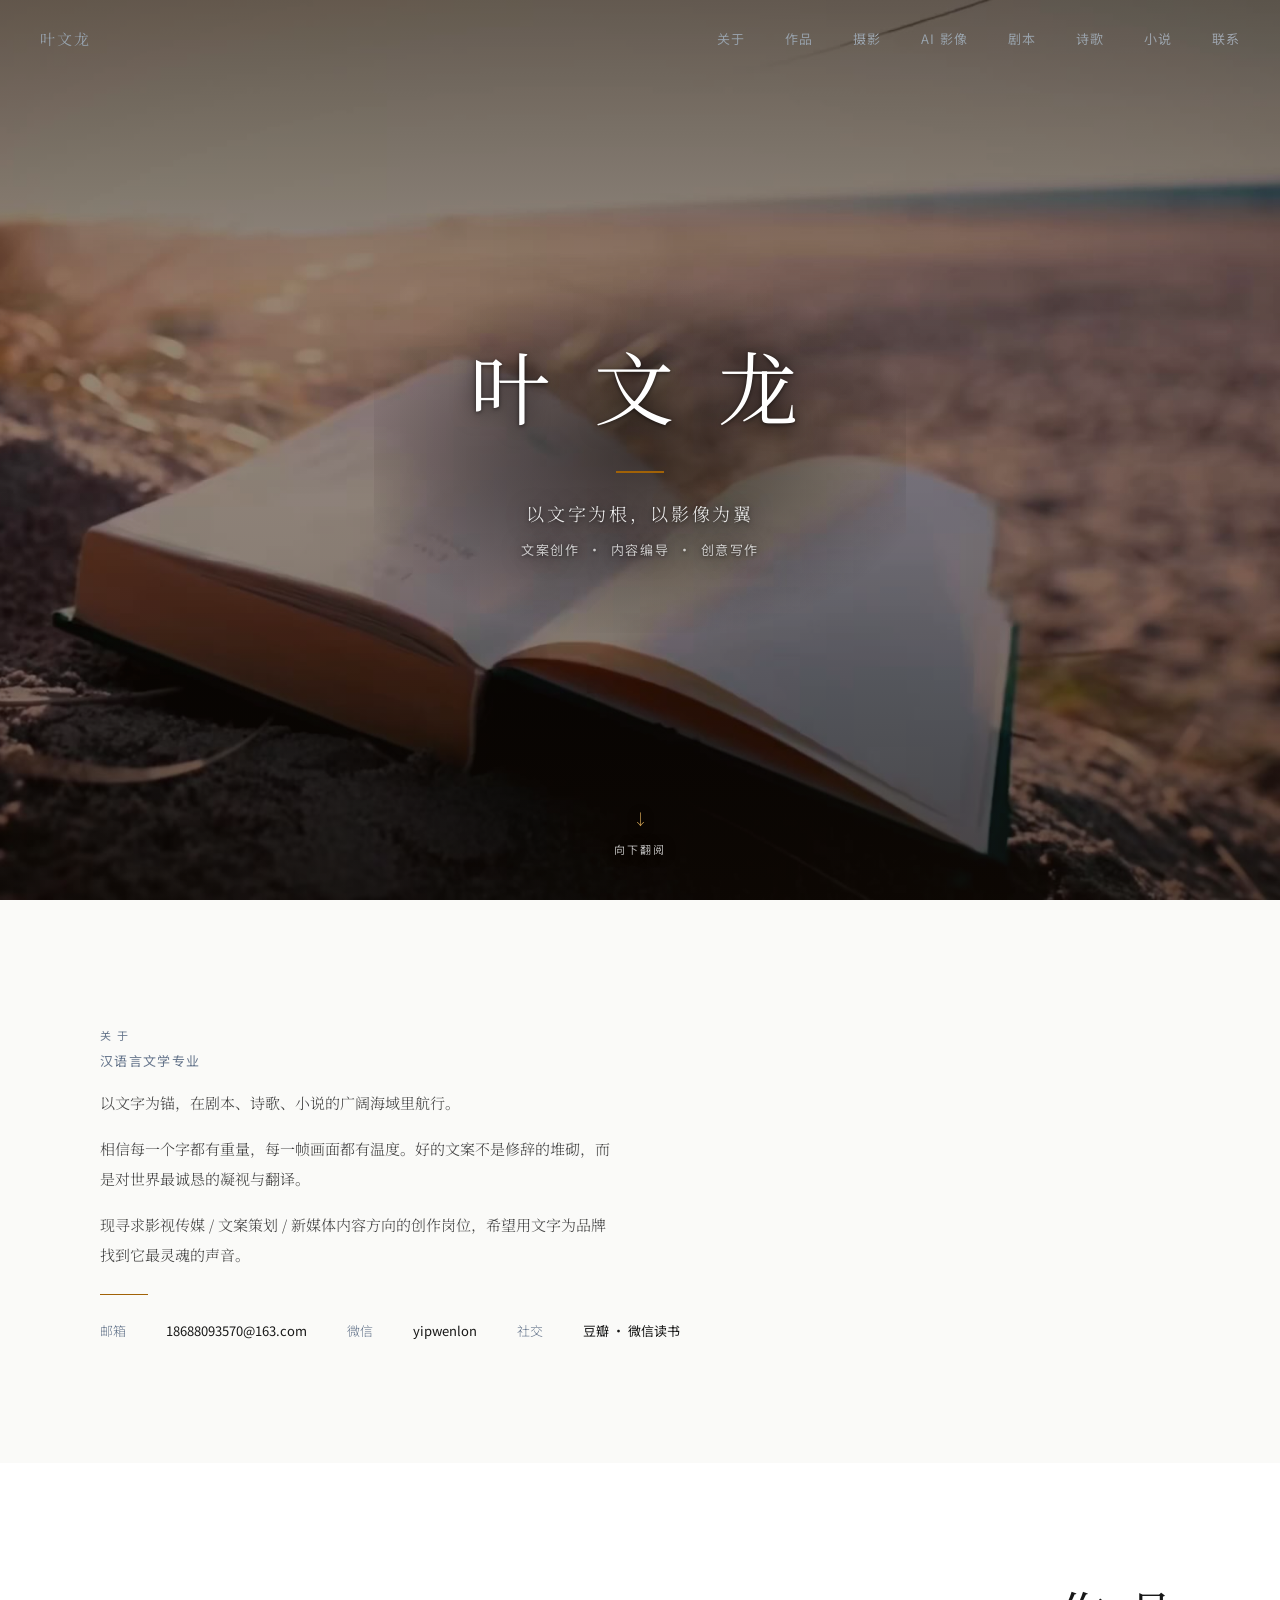
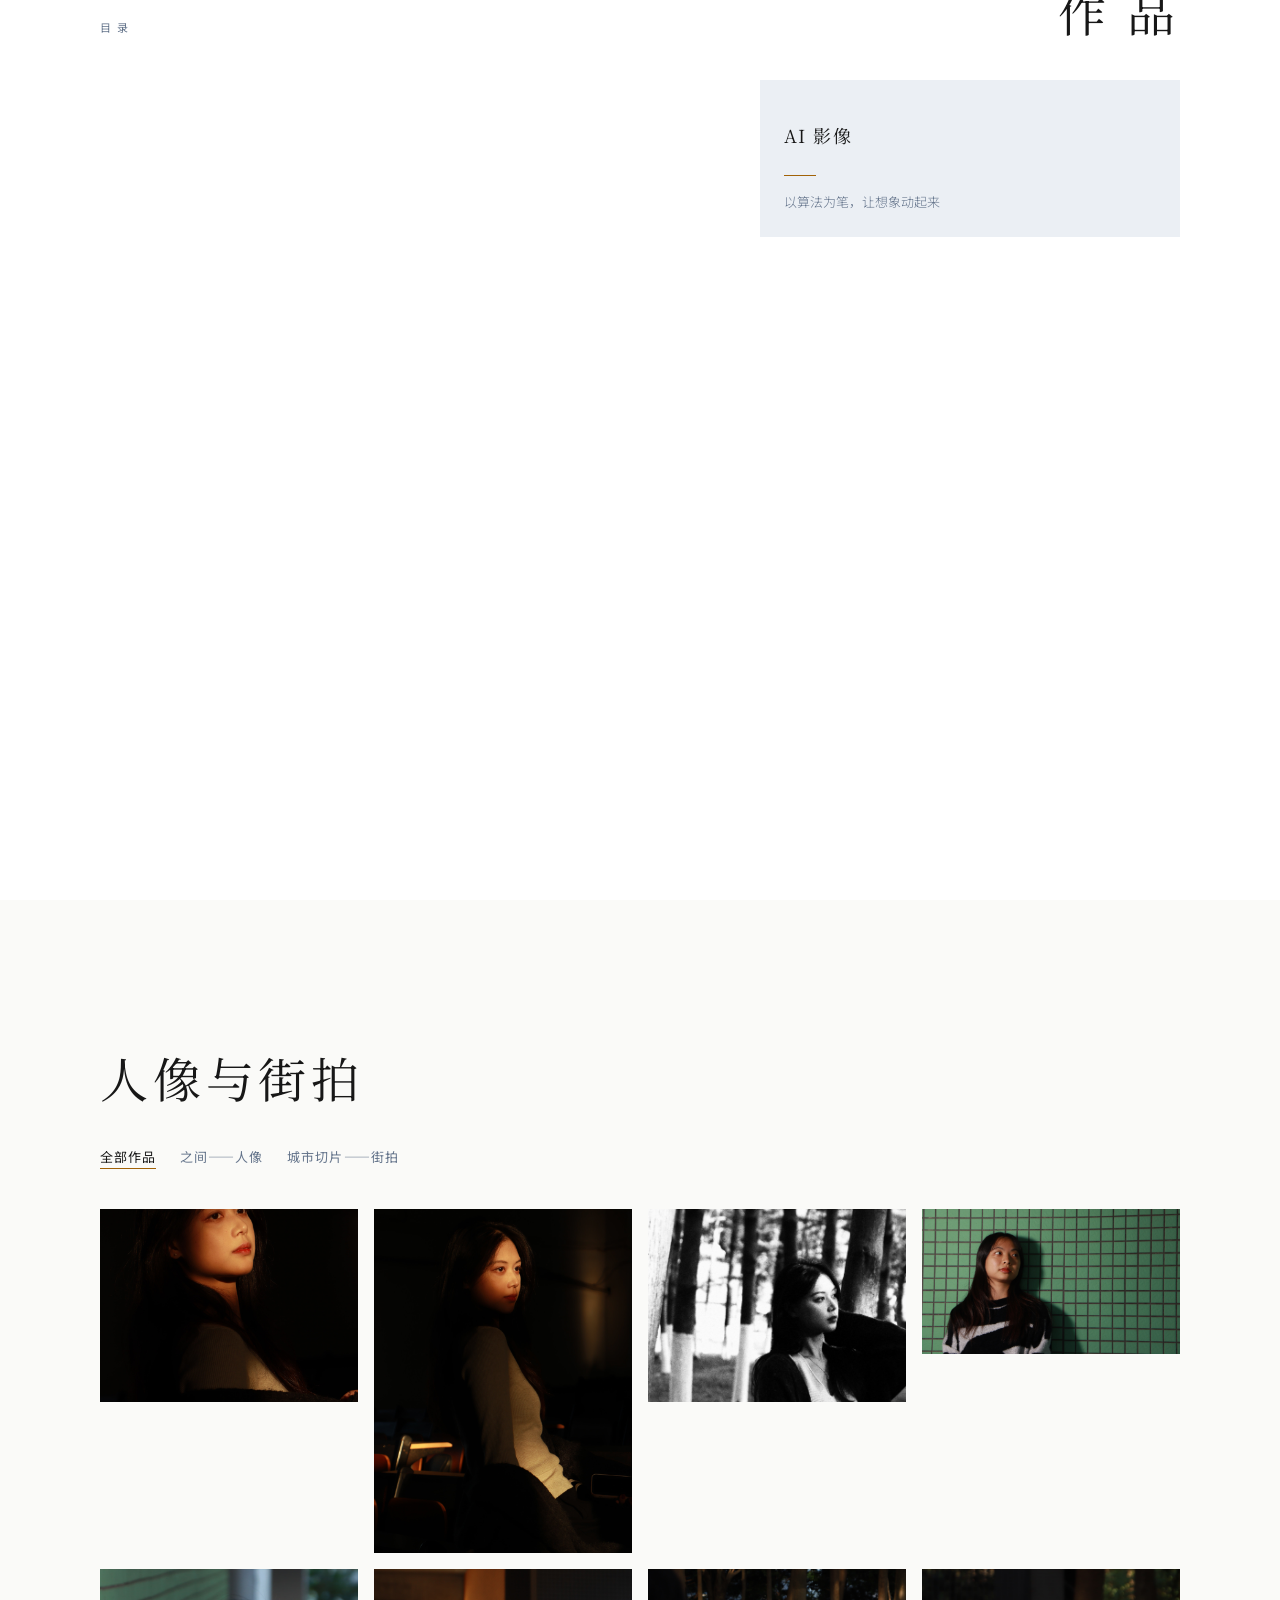
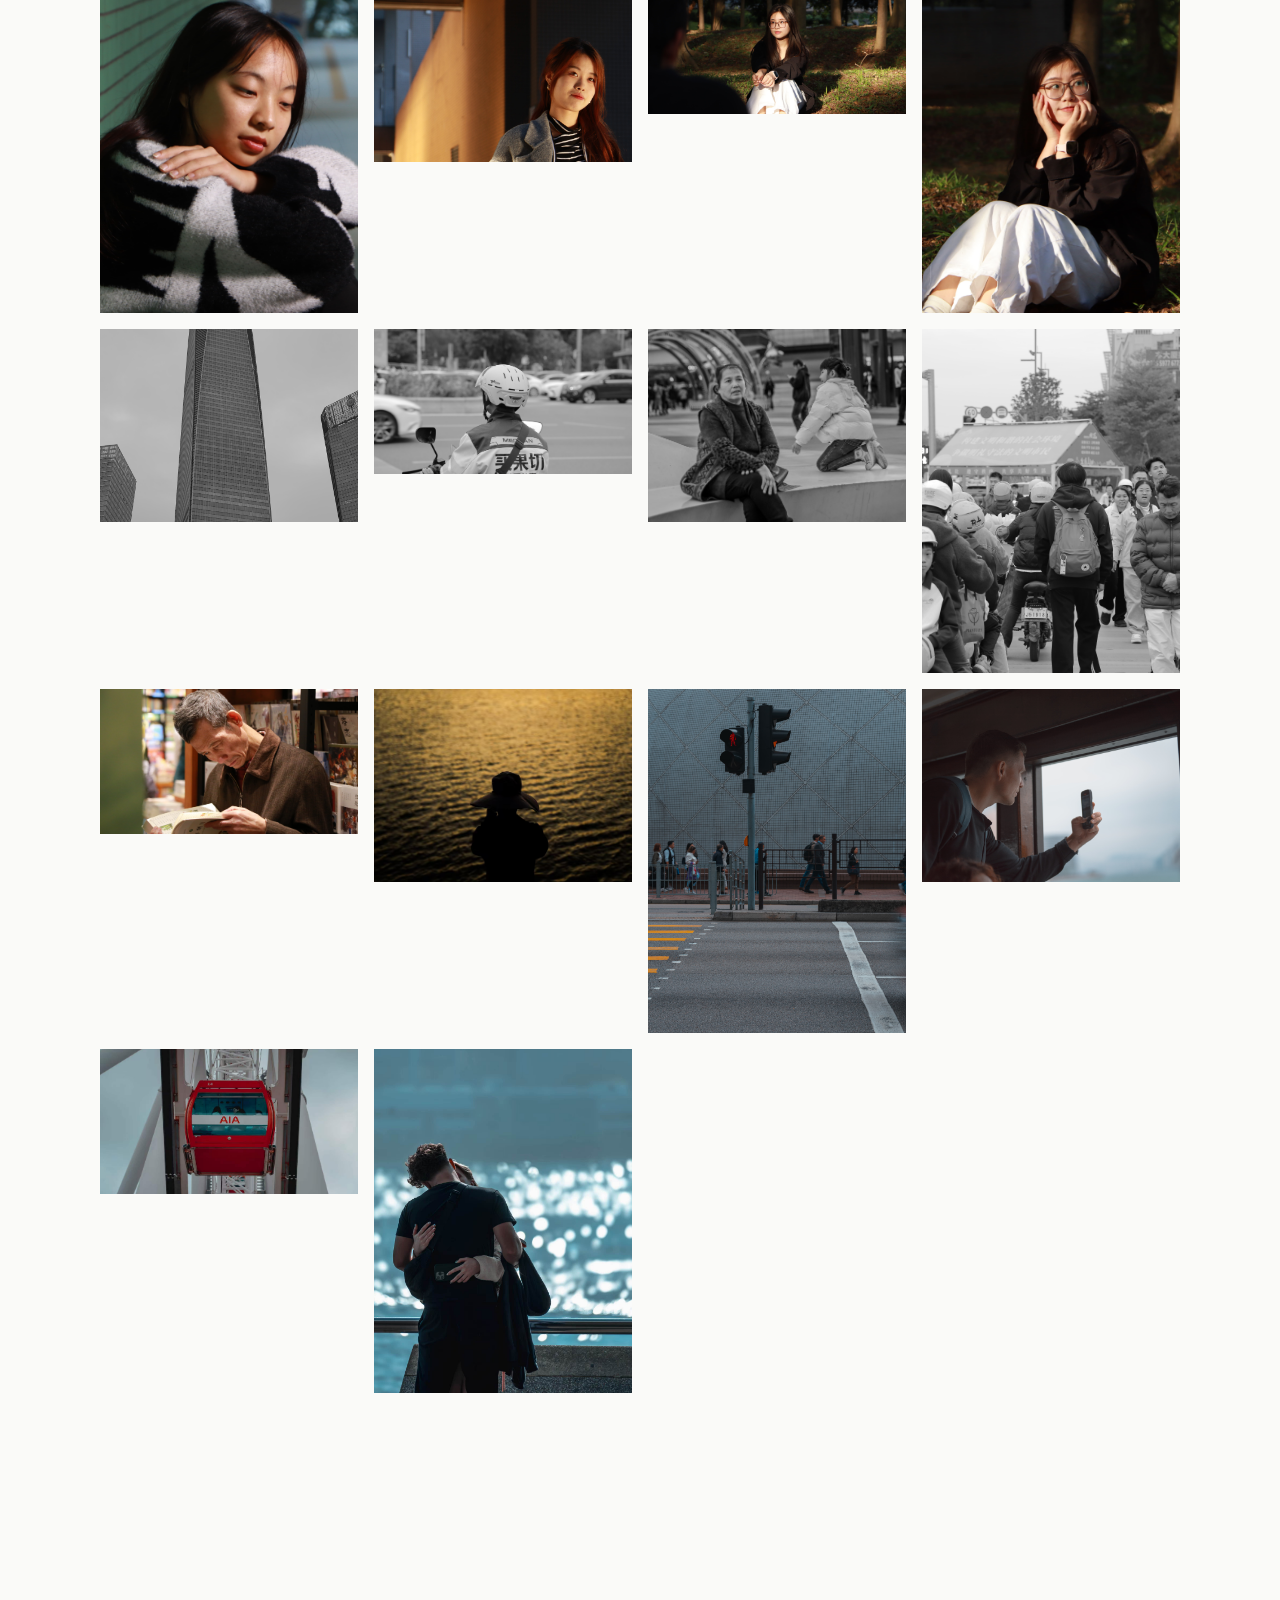
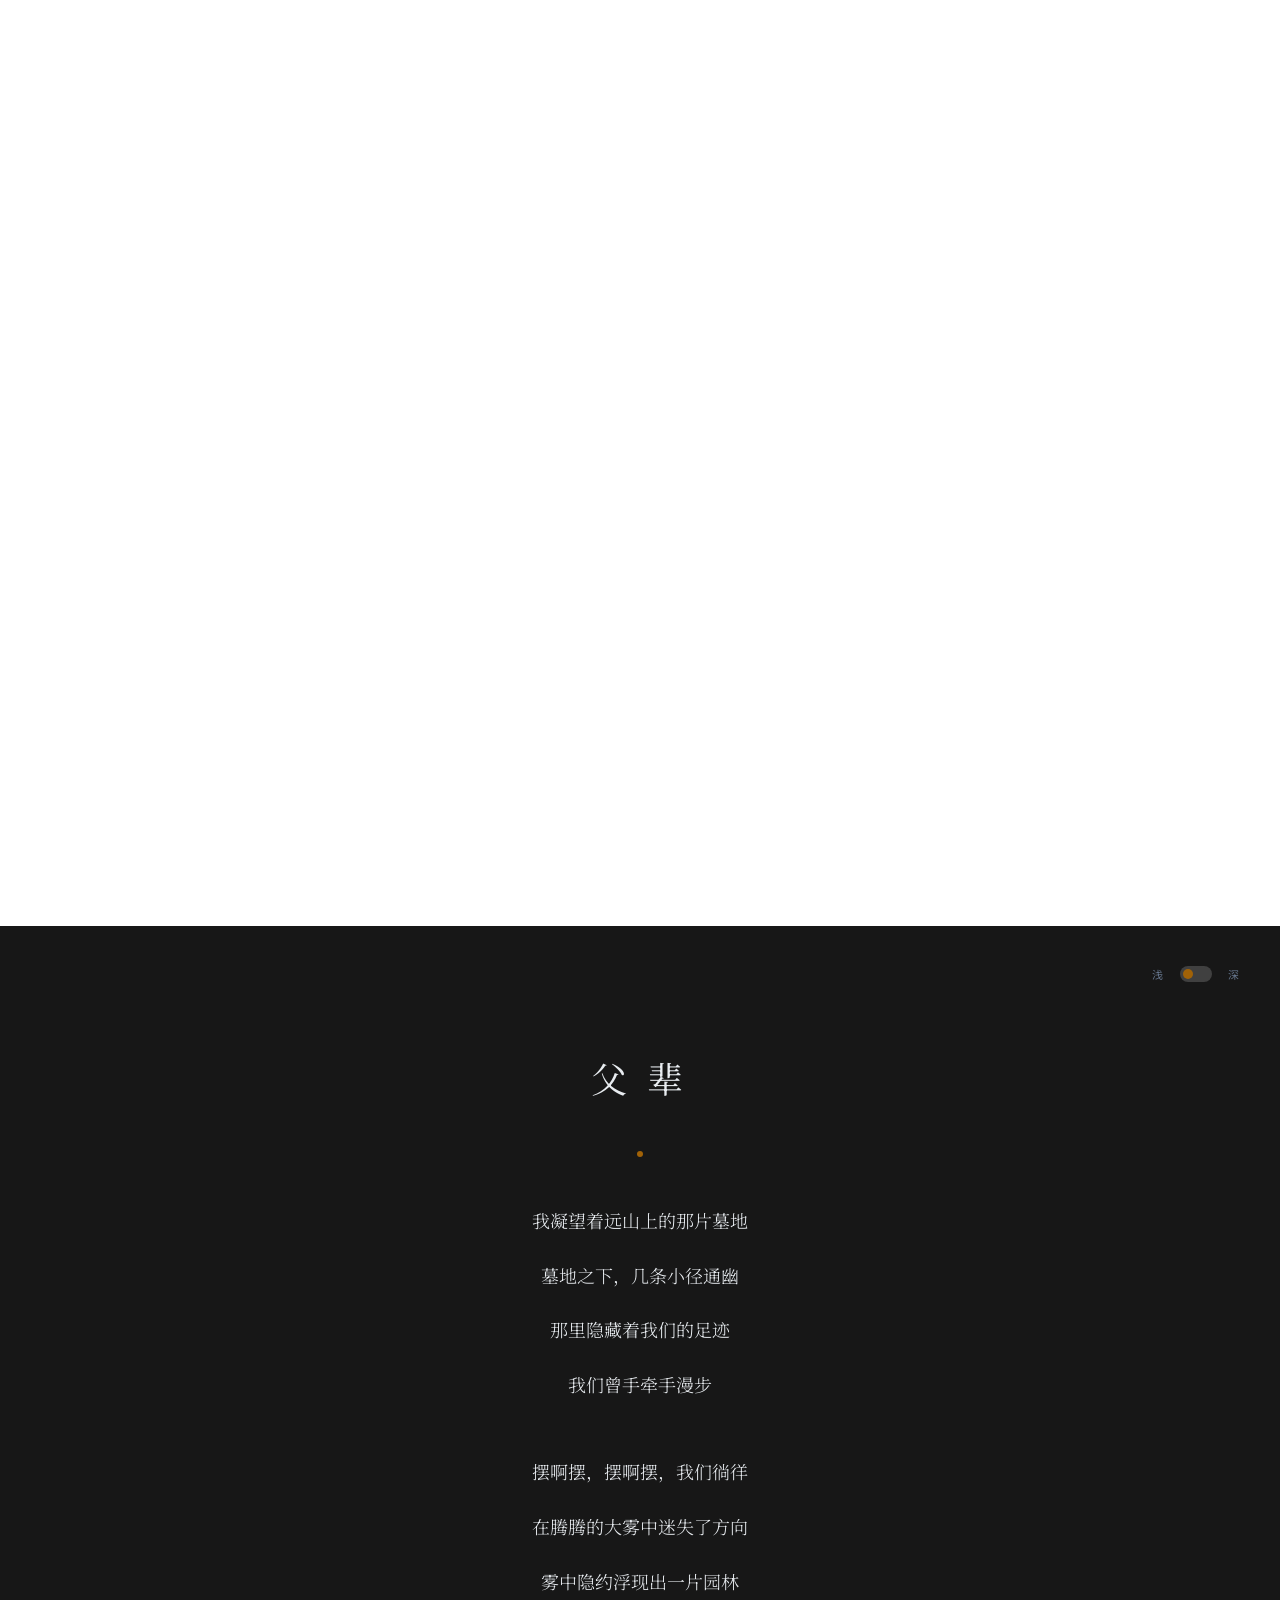
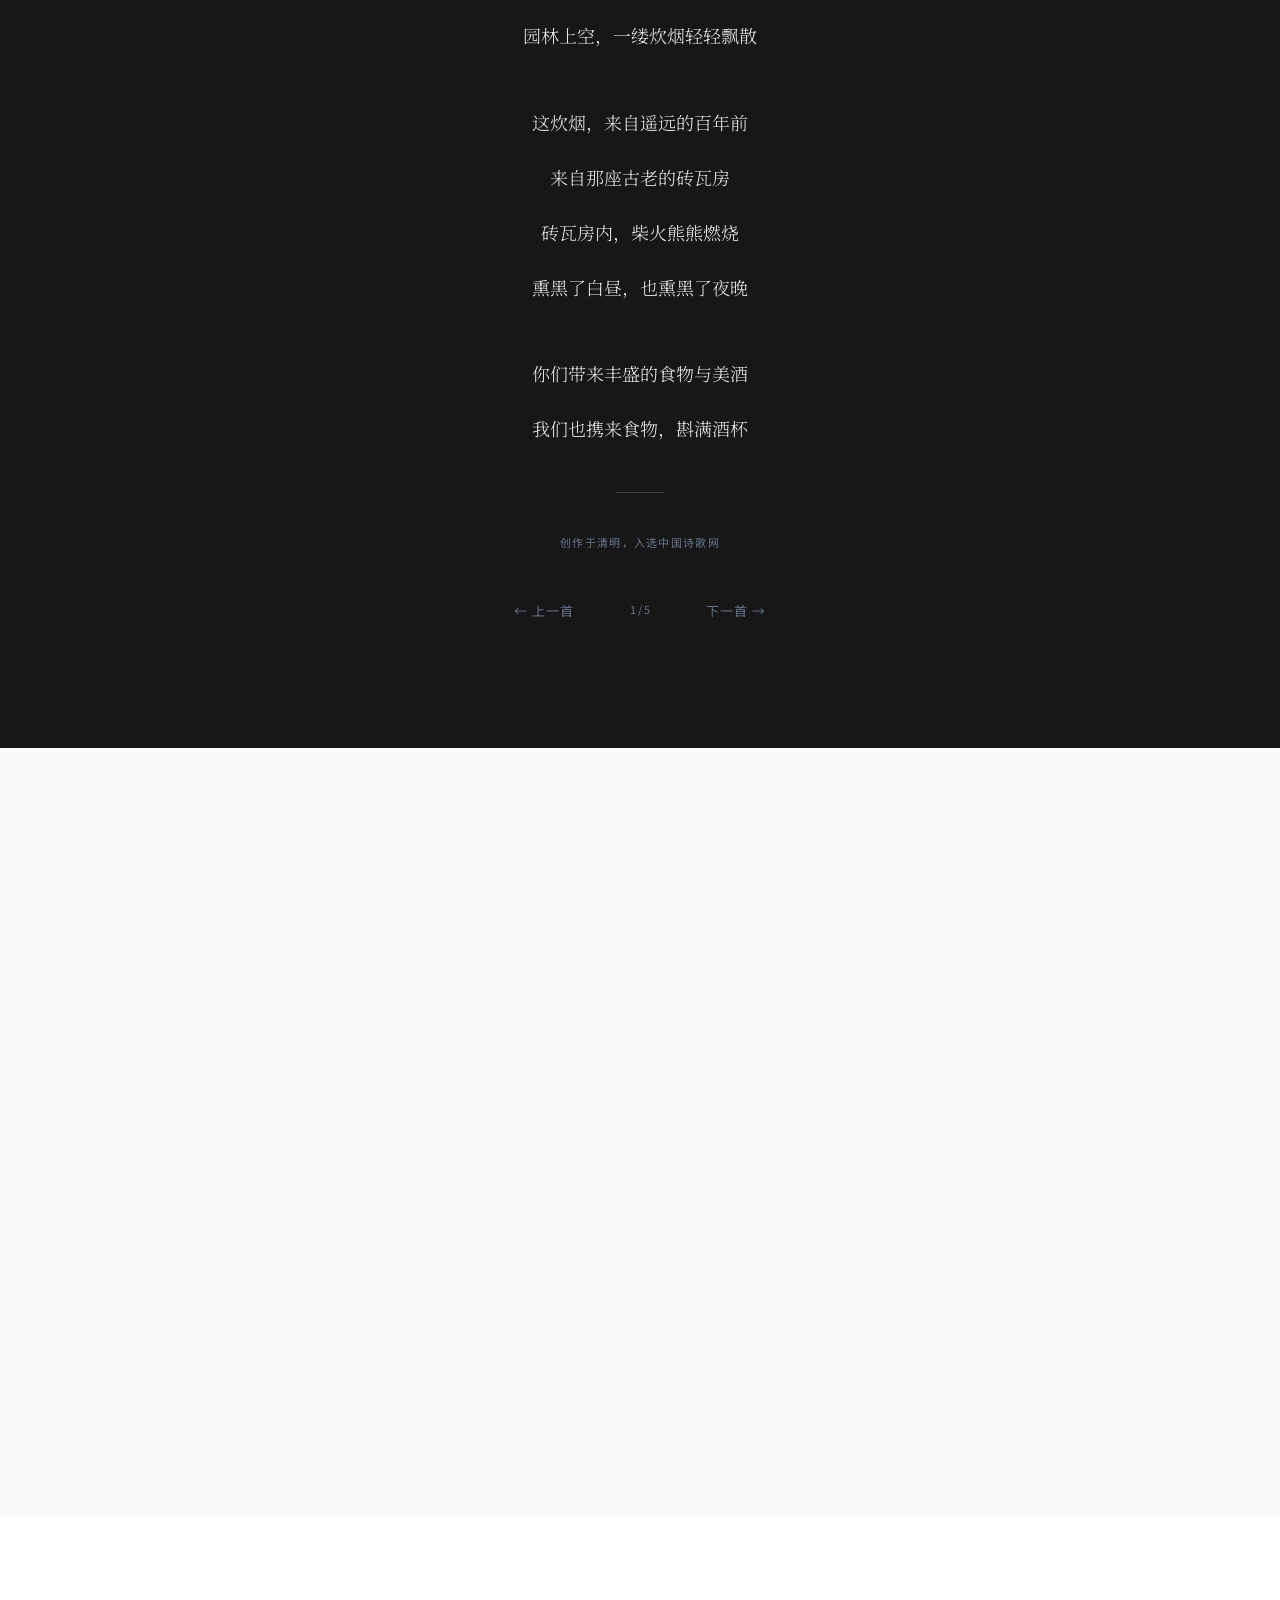
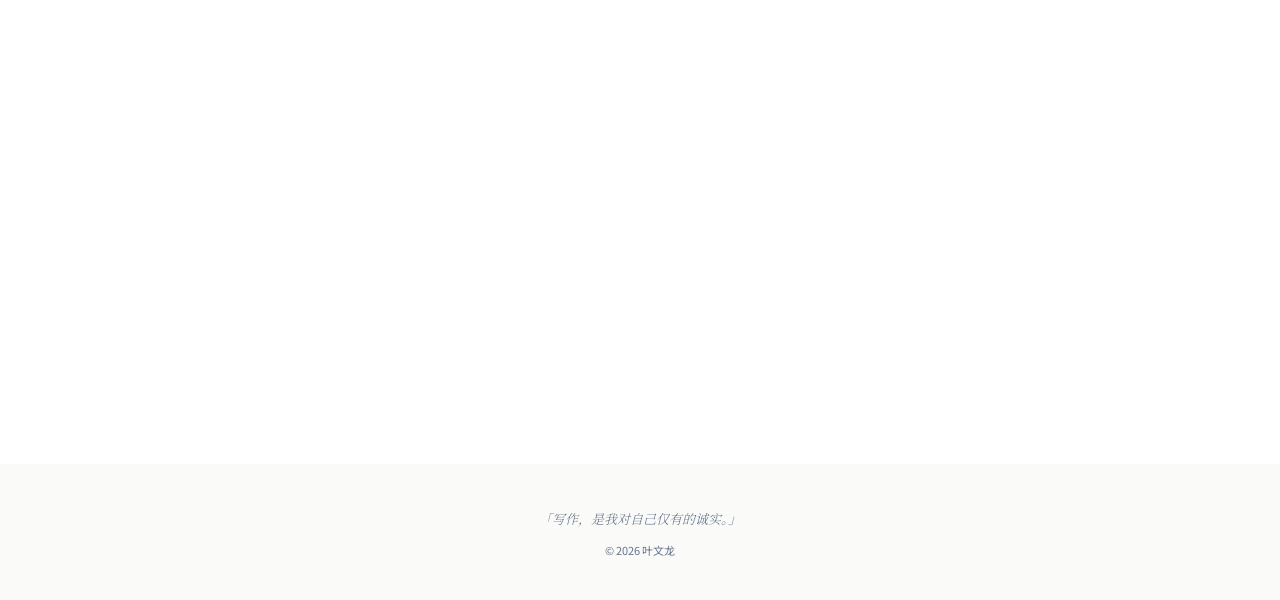
==== index.html @ ce8a4a4b "更新：新增 AI 影像分区 + 首页视频背景 + 最新简历" ====
<!DOCTYPE html>
<html lang="zh-CN">
<head>
  <meta charset="UTF-8">
  <meta name="viewport" content="width=device-width, initial-scale=1.0">
  <meta name="description" content="叶文龙 · 文案创作与内容编导。以文字为根，以影像为翼。作品涵盖摄影、剧本、诗歌、小说。寻求影视传媒/文案策划岗位。">
  <meta name="keywords" content="文案创作,内容编导,创意写作,摄影,剧本,诗歌,小说,求职作品集">
  <meta name="author" content="叶文龙">

  <!-- Open Graph -->
  <meta property="og:title" content="叶文龙 · 文案创作与内容编导作品集">
  <meta property="og:description" content="以文字为根，以影像为翼。用剧本构建冲突，用诗歌提炼情绪，用小说解剖人性。">
  <meta property="og:type" content="website">
  <meta property="og:url" content="https://yipwenlon.com">
  <meta property="og:locale" content="zh_CN">

  <!-- Twitter Card -->
  <meta name="twitter:card" content="summary_large_image">
  <meta name="twitter:title" content="叶文龙 · 文案创作与内容编导作品集">
  <meta name="twitter:description" content="以文字为根，以影像为翼。摄影、剧本、诗歌、小说作品全览。">

  <!-- WeChat Sharing -->
  <meta itemprop="name" content="叶文龙 · 文案创作与内容编导作品集">
  <meta itemprop="description" content="以文字为根，以影像为翼。用剧本构建冲突，用诗歌提炼情绪，用小说解剖人性。">

  <title>叶文龙 · 文案创作与内容编导作品集</title>

  <!-- Fonts -->
  <link rel="preconnect" href="https://fonts.googleapis.com">
  <link rel="preconnect" href="https://fonts.gstatic.com" crossorigin>
  <link href="https://fonts.googleapis.com/css2?family=Noto+Sans+SC:wght@300;400;500&family=Noto+Serif+SC:wght@300;400;700&display=swap" rel="stylesheet">

  <!-- Styles -->
  <link rel="stylesheet" href="css/style.css">
</head>
<body class="loading">

  <!-- Force scroll to top every time, before anything renders -->
  <script>history.scrollRestoration='manual';window.scrollTo(0,0);</script>

  <!-- ==================== Loading Screen ==================== -->
  <div id="loader">
    <span class="loader-text" data-text="叶 文 龙"></span>
  </div>

  <!-- ==================== Navigation ==================== -->
  <nav id="nav">
    <a href="#hero" class="nav-brand">叶文龙</a>

    <ul class="nav-links">
      <li><a href="#about">关于</a></li>
      <li><a href="#works-nav">作品</a></li>
      <li><a href="#photography">摄影</a></li>
      <li><a href="#ai-video">AI 影像</a></li>
      <li><a href="#scripts">剧本</a></li>
      <li><a href="#poetry">诗歌</a></li>
      <li><a href="#fiction">小说</a></li>
      <li><a href="#contact">联系</a></li>
    </ul>

    <button class="nav-menu-btn" aria-label="菜单">
      <span></span><span></span><span></span>
    </button>
  </nav>

  <!-- ==================== 01 · Hero Section ==================== -->
  <section id="hero" class="section">
    <!-- 背景视频：静音自动循环播放；poster 为加载期间的占位首帧 -->
    <video class="hero-video" autoplay muted loop playsinline preload="auto"
           poster="videos/hero-bg-poster.jpg" aria-hidden="true">
      <source src="videos/hero-bg.mp4" type="video/mp4">
    </video>
    <div class="hero-overlay" aria-hidden="true"></div>

    <div class="hero-content">
      <h1 class="hero-name">叶 文 龙</h1>
      <div class="hero-accent"></div>
      <p class="hero-slogan">以文字为根，以影像为翼</p>
      <p class="hero-sub">文案创作&ensp;·&ensp;内容编导&ensp;·&ensp;创意写作</p>
    </div>

    <div class="hero-scroll" aria-hidden="true">
      <span class="hero-scroll-arrow">↓</span>
      <span class="hero-scroll-text">向下翻阅</span>
    </div>
  </section>

  <!-- ==================== 02 · About Section ==================== -->
  <section id="about" class="section">
    <div class="section-inner">
      <div class="about-text">
        <span class="section-label reveal">关 于</span>
        <p class="about-major reveal">汉语言文学专业</p>
        <div class="about-bio reveal">
          <p>以文字为锚，在剧本、诗歌、小说的广阔海域里航行。</p>
          <p>相信每一个字都有重量，每一帧画面都有温度。好的文案不是修辞的堆砌，而是对世界最诚恳的凝视与翻译。</p>
          <p>现寻求影视传媒 / 文案策划 / 新媒体内容方向的创作岗位，希望用文字为品牌找到它最灵魂的声音。</p>
        </div>

        <div class="about-divider reveal"></div>

        <div class="about-contact reveal">
          <span>邮箱</span> 18688093570@163.com
          <span>微信</span> yipwenlon
          <span>社交</span> 豆瓣 · 微信读书
        </div>
      </div>
    </div>
  </section>

  <!-- ==================== 03 · Works Navigation (杂志目录式) ==================== -->
  <section id="works-nav" class="section">
    <div class="section-inner">
      <div class="works-header reveal">
        <span class="works-label">目 录</span>
        <h2 class="section-title" style="margin-bottom:0;">作 品</h2>
      </div>

      <div class="works-grid">
        <!-- 摄影：主入口，占满左列 -->
        <a href="#photography" class="works-card works-card-main reveal" style="background:#F5F0E8;">
          <div class="works-card-img"></div>
          <span class="works-card-name">摄影作品</span>
          <div class="works-card-accent"></div>
          <p class="works-card-tagline">光影为笔，定格人间</p>
        </a>

        <!-- AI 影像 -->
        <a href="#ai-video" class="works-card works-card-secondary reveal reveal-delay-1" style="background:#EBEFF4;">
          <span class="works-card-name">AI 影像</span>
          <div class="works-card-accent"></div>
          <p class="works-card-tagline">以算法为笔，让想象动起来</p>
        </a>

        <!-- 剧本 -->
        <a href="#scripts" class="works-card works-card-secondary reveal reveal-delay-2" style="background:#EEF2EE;">
          <span class="works-card-name">舞台剧本</span>
          <div class="works-card-accent"></div>
          <p class="works-card-tagline">以冲突为镜，照见人心</p>
        </a>

        <!-- 诗歌（深色反转） -->
        <a href="#poetry" class="works-card works-card-secondary reveal reveal-delay-3" style="background:var(--color-bg-dark);">
          <span class="works-card-name" style="color:var(--color-text-light);">诗 歌</span>
          <div class="works-card-accent"></div>
          <p class="works-card-tagline">以韵律为舟，渡情绪之河</p>
        </a>

        <!-- 小说 -->
        <a href="#fiction" class="works-card works-card-secondary reveal reveal-delay-4" style="background:#F3F0EC;">
          <span class="works-card-name">短篇小说</span>
          <div class="works-card-accent"></div>
          <p class="works-card-tagline">以虚构之刀，解剖真实</p>
        </a>
      </div>
    </div>
  </section>

  <!-- ==================== 04 · Photography Section ==================== -->
  <section id="photography" class="section">
    <div class="section-inner">
      <span class="section-label reveal">摄影作品</span>
      <h2 class="section-title reveal">人像与街拍</h2>

      <!-- 系列筛选 -->
      <div class="photo-filters reveal">
        <button class="photo-filter active" data-filter="all">全部作品</button>
        <button class="photo-filter" data-filter="portrait-between">之间——人像</button>
        <button class="photo-filter" data-filter="city-slice">城市切片——街拍</button>
      </div>

      <!-- 瀑布流画廊 -->
      <div id="photo-gallery" class="photo-gallery">
        <!-- 之间——人像系列 (8张：01-08) -->
        <div class="photo-item" data-series="portrait-between">
          <img src="images/photography/摄影_01.jpg" alt="之间——人像" loading="lazy"
               onerror="this.parentElement.style.background='linear-gradient(135deg, #2a2a2a, #1a1a1a)';">
          <div class="photo-caption">
            <p class="photo-caption-title">之间——人像 之一</p>
            <p class="photo-caption-desc">人与人之间，总有一段未说出口的距离</p>
          </div>
        </div>
        <div class="photo-item portrait" data-series="portrait-between">
          <img src="images/photography/摄影_02.jpg" alt="之间——人像" loading="lazy"
               onerror="this.parentElement.style.background='linear-gradient(135deg, #2a2a2a, #1a1a1a)';">
          <div class="photo-caption">
            <p class="photo-caption-title">之间——人像 之二</p>
            <p class="photo-caption-desc">镜头是第三种目光</p>
          </div>
        </div>
        <div class="photo-item" data-series="portrait-between">
          <img src="images/photography/摄影_03.jpg" alt="之间——人像" loading="lazy"
               onerror="this.parentElement.style.background='linear-gradient(135deg, #2a2a2a, #1a1a1a)';">
          <div class="photo-caption">
            <p class="photo-caption-title">之间——人像 之三</p>
            <p class="photo-caption-desc">每一张脸都是一部未写完的小说</p>
          </div>
        </div>
        <div class="photo-item wide" data-series="portrait-between">
          <img src="images/photography/摄影_04.jpg" alt="之间——人像" loading="lazy"
               onerror="this.parentElement.style.background='linear-gradient(135deg, #2a2a2a, #1a1a1a)';">
          <div class="photo-caption">
            <p class="photo-caption-title">之间——人像 之四</p>
            <p class="photo-caption-desc">不必说话，让光影替你开口</p>
          </div>
        </div>
        <div class="photo-item portrait" data-series="portrait-between">
          <img src="images/photography/摄影_05.jpg" alt="之间——人像" loading="lazy"
               onerror="this.parentElement.style.background='linear-gradient(135deg, #2a2a2a, #1a1a1a)';">
          <div class="photo-caption">
            <p class="photo-caption-title">之间——人像 之五</p>
            <p class="photo-caption-desc">眼神是最诚实的语言</p>
          </div>
        </div>
        <div class="photo-item" data-series="portrait-between">
          <img src="images/photography/摄影_06.jpg" alt="之间——人像" loading="lazy"
               onerror="this.parentElement.style.background='linear-gradient(135deg, #2a2a2a, #1a1a1a)';">
          <div class="photo-caption">
            <p class="photo-caption-title">之间——人像 之六</p>
            <p class="photo-caption-desc">在快门落下之前，我们曾对视过</p>
          </div>
        </div>
        <div class="photo-item wide" data-series="portrait-between">
          <img src="images/photography/摄影_07.jpg" alt="之间——人像" loading="lazy"
               onerror="this.parentElement.style.background='linear-gradient(135deg, #2a2a2a, #1a1a1a)';">
          <div class="photo-caption">
            <p class="photo-caption-title">之间——人像 之七</p>
            <p class="photo-caption-desc">侧脸是一首没有标题的诗</p>
          </div>
        </div>
        <div class="photo-item portrait" data-series="portrait-between">
          <img src="images/photography/摄影_08.jpg" alt="之间——人像" loading="lazy"
               onerror="this.parentElement.style.background='linear-gradient(135deg, #2a2a2a, #1a1a1a)';">
          <div class="photo-caption">
            <p class="photo-caption-title">之间——人像 之八</p>
            <p class="photo-caption-desc">我们都是彼此镜头里的陌生人</p>
          </div>
        </div>

        <!-- 城市切片——街拍系列 (8张：09-16) -->
        <div class="photo-item" data-series="city-slice">
          <img src="images/photography/摄影_09.jpg" alt="城市切片——街拍" loading="lazy"
               onerror="this.parentElement.style.background='linear-gradient(135deg, #3a3020, #2a2010)';">
          <div class="photo-caption">
            <p class="photo-caption-title">城市切片 之一</p>
            <p class="photo-caption-desc">街角的光，是这个城市最诚实的语言</p>
          </div>
        </div>
        <div class="photo-item wide" data-series="city-slice">
          <img src="images/photography/摄影_10.jpg" alt="城市切片——街拍" loading="lazy"
               onerror="this.parentElement.style.background='linear-gradient(135deg, #3a3020, #2a2010)';">
          <div class="photo-caption">
            <p class="photo-caption-title">城市切片 之二</p>
            <p class="photo-caption-desc">斑马线上的交响曲</p>
          </div>
        </div>
        <div class="photo-item" data-series="city-slice">
          <img src="images/photography/摄影_11.jpg" alt="城市切片——街拍" loading="lazy"
               onerror="this.parentElement.style.background='linear-gradient(135deg, #3a3020, #2a2010)';">
          <div class="photo-caption">
            <p class="photo-caption-title">城市切片 之三</p>
            <p class="photo-caption-desc">每一扇橱窗都藏着一个故事</p>
          </div>
        </div>
        <div class="photo-item portrait" data-series="city-slice">
          <img src="images/photography/摄影_12.jpg" alt="城市切片——街拍" loading="lazy"
               onerror="this.parentElement.style.background='linear-gradient(135deg, #3a3020, #2a2010)';">
          <div class="photo-caption">
            <p class="photo-caption-title">城市切片 之四</p>
            <p class="photo-caption-desc">傍晚六点，下班的人流如潮水</p>
          </div>
        </div>
        <div class="photo-item wide" data-series="city-slice">
          <img src="images/photography/摄影_13.jpg" alt="城市切片——街拍" loading="lazy"
               onerror="this.parentElement.style.background='linear-gradient(135deg, #3a3020, #2a2010)';">
          <div class="photo-caption">
            <p class="photo-caption-title">城市切片 之五</p>
            <p class="photo-caption-desc">雨天的城市是另一个世界</p>
          </div>
        </div>
        <div class="photo-item" data-series="city-slice">
          <img src="images/photography/摄影_14.jpg" alt="城市切片——街拍" loading="lazy"
               onerror="this.parentElement.style.background='linear-gradient(135deg, #3a3020, #2a2010)';">
          <div class="photo-caption">
            <p class="photo-caption-title">城市切片 之六</p>
            <p class="photo-caption-desc">高楼的阴影里，有人在吃午饭</p>
          </div>
        </div>
        <div class="photo-item portrait" data-series="city-slice">
          <img src="images/photography/摄影_15.jpg" alt="城市切片——街拍" loading="lazy"
               onerror="this.parentElement.style.background='linear-gradient(135deg, #3a3020, #2a2010)';">
          <div class="photo-caption">
            <p class="photo-caption-title">城市切片 之七</p>
            <p class="photo-caption-desc">深夜便利店的光，是城市最后的温柔</p>
          </div>
        </div>
        <div class="photo-item" data-series="city-slice">
          <img src="images/photography/摄影_16.jpg" alt="城市切片——街拍" loading="lazy"
               onerror="this.parentElement.style.background='linear-gradient(135deg, #3a3020, #2a2010)';">
          <div class="photo-caption">
            <p class="photo-caption-title">城市切片 之八</p>
            <p class="photo-caption-desc">天桥上，我拍下了整座城市的背影</p>
          </div>
        </div>
        <div class="photo-item wide" data-series="city-slice">
          <img src="images/photography/摄影_17.jpg" alt="城市切片——街拍" loading="lazy"
               onerror="this.parentElement.style.background='linear-gradient(135deg, #3a3020, #2a2010)';">
          <div class="photo-caption">
            <p class="photo-caption-title">城市切片 之九</p>
            <p class="photo-caption-desc">凌晨四点的街道，只有扫街人和我醒着</p>
          </div>
        </div>
        <div class="photo-item portrait" data-series="city-slice">
          <img src="images/photography/摄影_18.jpg" alt="城市切片——街拍" loading="lazy"
               onerror="this.parentElement.style.background='linear-gradient(135deg, #3a3020, #2a2010)';">
          <div class="photo-caption">
            <p class="photo-caption-title">城市切片 之十</p>
            <p class="photo-caption-desc">城市从不说话，但它记得每一个路过的人</p>
          </div>
        </div>
      </div>
    </div>

    <!-- Lightbox -->
    <div id="lightbox" class="lightbox" aria-hidden="true">
      <button id="lightbox-close" class="lightbox-close" aria-label="关闭">✕</button>
      <button id="lightbox-prev" class="lightbox-prev" aria-label="上一张">‹</button>
      <button id="lightbox-next" class="lightbox-next" aria-label="下一张">›</button>
      <div class="lightbox-content">
        <img id="lightbox-img" src="" alt="">
        <div id="lightbox-caption" class="lightbox-caption"></div>
      </div>
    </div>
  </section>

  <!-- ==================== 05 · AI Video Section ==================== -->
  <section id="ai-video" class="section">
    <div class="section-inner">
      <span class="section-label reveal">AI 影像</span>
      <h2 class="section-title reveal">让想象动起来</h2>
      <p class="ai-video-intro reveal">用 AI 影像工具完成的漫剧与短片。从分镜、动作节奏到镜头运动逐镜把控，把文字脚本变成会动的画面。</p>

      <div id="ai-video-grid" class="ai-video-grid">
        <article class="ai-video-card reveal" data-src="videos/ai-anime-1.mp4" data-poster="images/ai-anime-1-cover.jpg">
          <div class="ai-video-thumb">
            <img src="images/ai-anime-1-cover.jpg" alt="纯粹打戏 封面" loading="lazy">
            <span class="ai-video-play" aria-hidden="true"></span>
          </div>
          <h3 class="ai-video-title">纯粹打戏</h3>
          <p class="ai-video-meta">AI 漫剧 · 1 分 09 秒</p>
          <p class="ai-video-desc">混凝土废墟里的纯粹交手。无对白，靠动作节奏、镜头切换与打击特效撑满全片。</p>
        </article>
      </div>
    </div>

    <div id="video-modal" class="video-modal" aria-hidden="true">
      <button id="video-modal-close" class="video-modal-close" aria-label="关闭">✕</button>
      <div class="video-modal-inner">
        <div id="video-modal-frame" class="video-modal-frame"></div>
        <p id="video-modal-caption" class="video-modal-caption"></p>
      </div>
    </div>
  </section>

  <!-- ==================== 06 · Scripts Section ==================== -->
  <section id="scripts" class="section">
    <div class="section-inner">
      <span class="section-label reveal">舞台剧本</span>
      <h2 class="section-title reveal">以冲突为镜</h2>

      <div class="scripts-layout">
        <!-- 左侧目录 -->
        <div class="scripts-sidebar reveal">
          <button class="script-tab active" data-script="1">《容忍与自由》</button>
          <button class="script-tab" data-script="2">《开市》</button>
        </div>

        <!-- 右侧内容区 -->
        <div class="scripts-content reveal">
          <!-- 剧本 1：《容忍与自由》 -->
          <div id="script-1" class="script-panel active">
            <h3 class="script-title">《容忍与自由》</h3>

            <p class="script-section-label">故事梗概</p>
            <p class="script-synopsis">
              快递员小文因一次换货失误，被客户老陈钻了平台规则的空子。价值近两千的快递退不回去，公司要把损失算在他账上。小文多次上门追讨，老陈夫妇却始终避而不见。一次对峙中，小文发现老陈家水阀可以控制，愤而关阀逼其现身。门开后，老陈反咬一口，威胁报警。沉默中，小文从快递袋里抽出一把刀——这不是他第一次被“规则”逼到墙角。剧本以快递行业年均1500亿件的业务量新闻开场，用冰冷的数字对照一个快递员被系统碾碎的尊严，追问：当“容忍”成为底层唯一的生存策略，“自由”还剩多少空间？
            </p>

            <p class="script-section-label">经典对白</p>
            <p class="dialogue-direction">场景：逼仄的出租屋里，小文边听电视新闻边吃泡面。电话响起。</p>
            <div class="script-dialogue">
              <div class="dialogue-block">
                <p class="dialogue-direction-inline">（电话铃声：叮铃……叮铃……小文不接。再次响起，小文不情愿地接了。）</p>
              </div>
              <div class="dialogue-block">
                <p class="dialogue-character">公司领导老杨</p>
                <p class="dialogue-line">喂，小文，打你这么多个电话都不接，干什么去了？昨天那个换错货的快递退回去没有啊？</p>
              </div>
              <div class="dialogue-block">
                <p class="dialogue-character">快递员小文</p>
                <p class="dialogue-line">老杨，不好意思啊，刚刚在洗澡，没听见。那个快递我昨天又打了好几个电话都不接，去到他们家门口，一盏灯都看不到。</p>
              </div>
              <div class="dialogue-block">
                <p class="dialogue-character">公司领导老杨</p>
                <p class="dialogue-line">那明天就再去，打不通就一直打，货不管怎样都要退回去，里面的东西可不便宜，快两千了，退不回去，算你账上啊？</p>
              </div>
              <div class="dialogue-block">
                <p class="dialogue-character">快递员小文</p>
                <p class="dialogue-line">我也是没办法，找不到人。</p>
              </div>
              <div class="dialogue-block">
                <p class="dialogue-character">公司领导老杨</p>
                <p class="dialogue-line">叫你当时不看清楚，说了按流程办事，规规矩矩的，拍照拍仔细，拍清楚一些不就好了，你看，让人钻了空子，倒打你一耙，早都跟你说了。</p>
              </div>
              <div class="dialogue-block">
                <p class="dialogue-character">快递员小文</p>
                <p class="dialogue-line">老杨，你也不是不知道，一天这么多货，一时我也看不过来，时间也不允许，快递收多一单就多一单钱嘛。</p>
              </div>
              <div class="dialogue-block">
                <p class="dialogue-character">公司领导老杨</p>
                <p class="dialogue-line">行行行，别说这么多，不管时间允不允许，规矩就是规矩，如果商家那边不收货，明天这个货退不回去，就算你账上了，知道不，<span class="dialogue-direction-inline">（小声）</span>拖好几天了。</p>
              </div>
              <div class="dialogue-block">
                <p class="dialogue-direction-inline">（嘟……电话挂断。小文继续吃泡面。电话再次响起。）</p>
              </div>
              <div class="dialogue-block">
                <p class="dialogue-character">小文</p>
                <p class="dialogue-line">喂，妈。</p>
              </div>
              <div class="dialogue-block">
                <p class="dialogue-character">妈妈</p>
                <p class="dialogue-line">儿子，吃饭了吗？</p>
              </div>
              <div class="dialogue-block">
                <p class="dialogue-character">小文</p>
                <p class="dialogue-line">吃着呢。</p>
              </div>
              <div class="dialogue-block">
                <p class="dialogue-character">妈妈</p>
                <p class="dialogue-line">工作怎么样了？</p>
              </div>
              <div class="dialogue-block">
                <p class="dialogue-character">小文</p>
                <p class="dialogue-line">还能怎么样，刚开始嘛，一步步做。</p>
              </div>
              <div class="dialogue-block">
                <p class="dialogue-character">妈妈</p>
                <p class="dialogue-line">工作就好好工作，别像你爸天天出去赌，没钱了还赌，说两句还动起手来了。</p>
              </div>
              <div class="dialogue-block">
                <p class="dialogue-character">小文</p>
                <p class="dialogue-line">你们怎么老是这样。</p>
              </div>
              <div class="dialogue-block">
                <p class="dialogue-character">妈妈</p>
                <p class="dialogue-line">家里也没什么钱了，你爸年纪也大，你现在出来工作，每个月记得给家里打些钱回来。</p>
              </div>
              <div class="dialogue-block">
                <p class="dialogue-character">小文</p>
                <p class="dialogue-line">妈，我现在才出来两个多月，没攒下什么钱。</p>
              </div>
              <div class="dialogue-block">
                <p class="dialogue-character">妈妈</p>
                <p class="dialogue-line">我知道我知道，但是记住千万别出去乱花钱，存着。</p>
              </div>
              <div class="dialogue-block">
                <p class="dialogue-character">小文</p>
                <p class="dialogue-line">我没有乱花钱，泡面我都吃上了，你还想我怎么乱花钱。</p>
              </div>
              <div class="dialogue-block">
                <p class="dialogue-character">妈妈</p>
                <p class="dialogue-line">还有一件事我不敢和你说，你弟弟，他去卖血了。</p>
              </div>
              <div class="dialogue-block">
                <p class="dialogue-direction-inline">（小文把电话丢在桌子上，不想听。）</p>
              </div>
              <div class="dialogue-block">
                <p class="dialogue-character">妈妈</p>
                <p class="dialogue-line"><span class="dialogue-direction-inline">（声音变模糊）</span> 我在他抽屉发现了献血证，一个月就去两次，今年去了差不多二十次了，急死我了。我不敢问他，我就去那个血浆站问，他们说卖一次血就有300块，他肯定是没钱花了，你爸又不理他了，所以他才出去……</p>
              </div>
              <div class="dialogue-block">
                <p class="dialogue-direction-inline">（嘟……小文把电话挂断，然后继续吃面，随后点起一根烟。）</p>
              </div>
            </div>

            <p class="script-section-label">创作手记</p>
            <p class="script-note">
              这个剧本的灵感来自一条真实新闻：一位快递员因客户恶意赖货，悍然拔刀。我好奇的是——当“服务者”与“消费者”的身份被平台规则固化，暴力是如何从系统里“泄漏”到个体之间的？<br><br>开场那段1500亿件快递的新闻播报，是我刻意设计的“反讽装置”。数字越庞大，小文的个体处境越渺小。我试图用新闻的“宏大叙事”与出租屋的“逼仄现实”形成对位，让观众在两种语态的切换中感到不适。<br><br>方言念白和心跳声的运用，是我对“底层叙事”的一种形式探索。小文不是恶人，老陈也不是——他们只是被困在同一个系统里的两个普通人。那把刀的出现，不是戏剧性的高潮，而是系统暴力的必然结果。我想问的其实是：如果我们都是这个系统的一部分，“容忍”到底是谁的自由？
            </p>
          </div>

          <!-- 剧本 2：《开市》 -->
          <div id="script-2" class="script-panel">
            <h3 class="script-title">《开市》</h3>

            <p class="script-section-label">故事梗概</p>
            <p class="script-synopsis">
              凌晨，镇上一条偏僻小路，两个落魄男人合伙开了一间只卖薯片的小卖部，从无一人光临。圆圆嗜睡，角角焦虑，两人在等待“开市”的漫长时间里，迎来两位顾客：戴满钻戒的夸夸小姐要买“一模一样的钻戒”和“一模一样的口红”，摄影师拍拍要“定格”他们的时间。最终，薯片被扔光，小卖部被“买走”，而他们只换来一张“最有意义的照片”。天亮之前，他们依然没有收入。
            </p>

            <p class="script-section-label">经典对白</p>
            <p class="dialogue-direction">场景：夸夸小姐进入店铺，要求买钻戒。</p>
            <div class="script-dialogue">
              <div class="dialogue-block">
                <p class="dialogue-character">夸夸</p>
                <p class="dialogue-line"><span class="dialogue-direction-inline">（把戴满了钻戒的手放在台面上，圆圆和角角立即被吸引住，左右盯着看）</span> 我要一模一样的钻戒 <span class="dialogue-direction-inline">（另一只手抬起示意）</span>。</p>
              </div>
              <div class="dialogue-block">
                <p class="dialogue-character">圆圆</p>
                <p class="dialogue-line"><span class="dialogue-direction-inline">（疑惑）</span> 你当时为什么不买齐呢？</p>
              </div>
              <div class="dialogue-block">
                <p class="dialogue-character">夸夸</p>
                <p class="dialogue-line">不需要问，你们想多久都想不明白。</p>
              </div>
              <div class="dialogue-block">
                <p class="dialogue-direction-inline">（圆圆和角角面面相觑，随后齐齐点头）</p>
              </div>
              <div class="dialogue-block">
                <p class="dialogue-character">圆圆</p>
                <p class="dialogue-line">你这戒指真好看 <span class="dialogue-direction-inline">（微笑，左右环绕着看，突然疑惑）</span>。可是为什么有六根手指？</p>
              </div>
              <div class="dialogue-block">
                <p class="dialogue-character">角角</p>
                <p class="dialogue-line">你瞎了吗？看清楚，明明是四根。</p>
              </div>
              <div class="dialogue-block">
                <p class="dialogue-character">夸夸</p>
                <p class="dialogue-line"><span class="dialogue-direction-inline">（生气，又把手往前伸了伸）</span> 再看清楚一些。</p>
              </div>
              <div class="dialogue-block">
                <p class="dialogue-direction-inline">（两人凑近观看）</p>
              </div>
              <div class="dialogue-block">
                <p class="dialogue-character">圆圆</p>
                <p class="dialogue-line"><span class="dialogue-direction-inline">（用手指数）</span> 一……二……三……四……五……六 <span class="dialogue-direction-inline">（停顿，擦擦眼睛）</span>。六根，就是六根！难道我近视了？<span class="dialogue-direction-inline">（跑到舞台一侧继续数：一、二……）</span></p>
              </div>
              <div class="dialogue-block">
                <p class="dialogue-character">角角</p>
                <p class="dialogue-line"><span class="dialogue-direction-inline">（用手指数）</span> 一……二……三……四 <span class="dialogue-direction-inline">（摘下眼镜擦了擦又戴回去）</span>。一……二……三……四，就是四根啊。</p>
              </div>
              <div class="dialogue-block">
                <p class="dialogue-character">圆圆</p>
                <p class="dialogue-line"><span class="dialogue-direction-inline">（从一侧回来，和角角并排站好，双手叉腰，对着角角）</span> 真是奇怪。</p>
              </div>
              <div class="dialogue-block">
                <p class="dialogue-character">角角</p>
                <p class="dialogue-line"><span class="dialogue-direction-inline">（对着圆圆）</span> 真是奇怪，不是吗？</p>
              </div>
              <div class="dialogue-block">
                <p class="dialogue-character">夸夸</p>
                <p class="dialogue-line">你们纠结完了吗？物质的东西总是变来变去的。有一模一样的钻戒吗？</p>
              </div>
              <div class="dialogue-block">
                <p class="dialogue-character">角角</p>
                <p class="dialogue-line">我们没有钻戒。</p>
              </div>
              <div class="dialogue-block">
                <p class="dialogue-character">圆圆</p>
                <p class="dialogue-line"><span class="dialogue-direction-inline">（紧接着）</span> 我们只有薯片。</p>
              </div>
              <div class="dialogue-block">
                <p class="dialogue-character">夸夸</p>
                <p class="dialogue-line"><span class="dialogue-direction-inline">（笑着）</span> 你们真是可怜。</p>
              </div>
              <div class="dialogue-block">
                <p class="dialogue-direction-inline">（圆圆和角角面面相觑）</p>
              </div>
              <div class="dialogue-block">
                <p class="dialogue-character">圆圆</p>
                <p class="dialogue-line"><span class="dialogue-direction-inline">（对着角角）</span> 我们可怜吗？</p>
              </div>
              <div class="dialogue-block">
                <p class="dialogue-character">角角</p>
                <p class="dialogue-line">好像是这样。</p>
              </div>
              <div class="dialogue-block">
                <p class="dialogue-character">圆圆</p>
                <p class="dialogue-line"><span class="dialogue-direction-inline">（对着夸夸）</span> 我们没有钻戒，但你看起来很高兴。</p>
              </div>
              <div class="dialogue-block">
                <p class="dialogue-character">角角</p>
                <p class="dialogue-line"><span class="dialogue-direction-inline">（点头）</span> 好像是这样。</p>
              </div>
            </div>

            <p class="script-section-label">经典对白（其二）</p>
            <p class="dialogue-direction">场景：摄影师拍拍要离开，角角追问。</p>
            <div class="script-dialogue">
              <div class="dialogue-block">
                <p class="dialogue-character">角角</p>
                <p class="dialogue-line"><span class="dialogue-direction-inline">（着急，赶忙站起，圆圆摔倒在地）</span> 先生，你还没买东西呢？</p>
              </div>
              <div class="dialogue-block">
                <p class="dialogue-character">拍拍</p>
                <p class="dialogue-line"><span class="dialogue-direction-inline">（边走边大声说）</span> 我已经买了。<span class="dialogue-direction-inline">（从侧幕下场）</span></p>
              </div>
              <div class="dialogue-block">
                <p class="dialogue-character">角角</p>
                <p class="dialogue-line"><span class="dialogue-direction-inline">（自言自语）</span> 买了？买了什么？</p>
              </div>
              <div class="dialogue-block">
                <p class="dialogue-direction-inline">（四处看，看到圆圆倒在地上，露出愧疚的表情）</p>
              </div>
              <div class="dialogue-block">
                <p class="dialogue-character">圆圆</p>
                <p class="dialogue-line"><span class="dialogue-direction-inline">（缓慢起身，对着角角）</span> 买了 <span class="dialogue-direction-inline">（略顿）</span> 我们的时间？这么说我们开市了？</p>
              </div>
              <div class="dialogue-block">
                <p class="dialogue-character">角角</p>
                <p class="dialogue-line">可是他什么都没给我们。</p>
              </div>
              <div class="dialogue-block">
                <p class="dialogue-character">圆圆</p>
                <p class="dialogue-line">是啊，什么都没有。</p>
              </div>
            </div>

            <p class="script-section-label">创作手记</p>
            <p class="script-note">
              《开市》的灵感直接来自贝克特的《等待戈多》。读这部剧的时候，我被那种“什么都没有发生，但一切又都在发生”的质感迷住了。我想：如果戈多不是一个人，而是一种“开市”的状态呢？如果等待的对象从“人”变成了“消费行为”本身呢？<br><br>圆圆和角角的名字是有设计的。“圆”是闭合、循环、没有出口；“角”是尖锐、焦虑、总想找到突破口。但他们被困在同一个凌晨，同一种商品（薯片），同一种等待里。夸夸小姐和摄影师拍拍，是我设置的“消费社会的两种面孔”：一个是用物质标准衡量一切，另一个是用“记录”和“定格”来消费他人的时间。<br><br>“六根手指还是四根”的争论，写的时候我自己也数了很多遍。我想制造一种“标准失效”的荒诞感——当夸夸小姐要求“一模一样”时，她其实在要求一个不可能被复制的东西。而圆圆和角角对“数量”的执着，恰恰暴露了他们已经被这套逻辑同化，只是自己还没意识到。最后“买了我们的时间”这句台词，是我对当下内容创作的一种自嘲：我们是否也在用“记录”的名义，消费着别人的生活，同时被自己的生活所消费？
            </p>
          </div>
        </div>
      </div>
    </div>
  </section>

    <!-- ==================== 07 · Poetry Section ==================== -->
  <section id="poetry" class="section">
    <!-- 深/浅色切换 -->
    <button id="theme-toggle" class="theme-toggle" aria-label="切换阅读模式">
      <span class="theme-toggle-label">浅</span>
      <span class="theme-toggle-switch"></span>
      <span class="theme-toggle-label">深</span>
    </button>

    <div class="poetry-container">
      <div id="poem-display" class="poem-display active"
           data-poems='[
  {
    "title": "父 辈",
    "lines": [
      "我凝望着远山上的那片墓地",
      "墓地之下，几条小径通幽",
      "那里隐藏着我们的足迹",
      "我们曾手牵手漫步",
      "",
      "摆啊摆，摆啊摆，我们徜徉",
      "在腾腾的大雾中迷失了方向",
      "雾中隐约浮现出一片园林",
      "园林上空，一缕炊烟轻轻飘散",
      "",
      "这炊烟，来自遥远的百年前",
      "来自那座古老的砖瓦房",
      "砖瓦房内，柴火熊熊燃烧",
      "熏黑了白昼，也熏黑了夜晚",
      "",
      "你们带来丰盛的食物与美酒",
      "我们也携来食物，斟满酒杯"
    ],
    "meta": "创作于清明，入选中国诗歌网"
  },
  {
    "title": "理信时代",
    "lines": [
      "假钞自他们口中一张张印制而出",
      "却无贪婪之态",
      "那变幻莫测的数额",
      "起源于一个谎言",
      "它就像烂木板上的一枚未钉牢的斜钉",
      "经受一锤又一锤",
      "即便歪了也无人理会",
      "我陷入沉思——",
      "我与这陌生的时代，正逐渐分裂",
      "我们在数字的长河中",
      "化作一段被遗忘的往事",
      "一端是极端的迷信",
      "而我们——",
      "正迈向另一个极端"
    ],
    "meta": ""
  },
  {
    "title": "历史的囚牢",
    "lines": [
      "说书人抒情的哑嗓",
      "是被历史饕餮啃食过的残章",
      "他的骨灰布满每一处孤独的暗角",
      "心脏在故事的风暴中疯狂跳荡",
      "",
      "杨贵妃遗落的玉簪",
      "是奏响哀歌的回魂曲",
      "王朝的噩梦预示着大厦将倾",
      "心脏在序曲的酝酿中慌乱摇晃",
      "",
      "博尔赫斯惊惶的一念",
      "是沙之书隐没的错乱时空",
      "他短暂的一生闪烁着无限的智慧",
      "心脏在时空的漩涡中挣扎安睡",
      "",
      "啊！监狱的猴子们",
      "你们满眼绝望，你们向天祈求",
      "你们逃不出去，你们等吧等吧",
      "盘古劈开的",
      "——正是监狱无形的铁墙",
      "而女娲的彩石",
      "——补上的却是逃向自由的希望"
    ],
    "meta": ""
  },
  {
    "title": "某年某月某日在一家电子厂内听一位可爱的女人倾诉",
    "lines": [
      "她在无人监管的空隙同我搭话，",
      "一位可爱的女人，似乎被人遗忘在但丁的地狱。",
      "脸上初生时的皱纹一定如少女的乳头般粉红，",
      "如今却如泥土一般，发烂发黑发黄，",
      "散发一股劣质香水味。",
      "",
      "她畅谈科学与迷信的交叉经历，",
      "畅谈与儿子在乡下的麦田里如何淫荡却无一点震惊，",
      "畅谈斧子与麦子的制作过程。",
      "突然！那臃肿的右手在空中拉出一条长长的直线，",
      "另一只手奋力地在直线上砍砍砍，",
      "嘴里歪斜颤抖地大叫——",
      "“大米！大米！从那端哗哗哗哗地流出来了！”",
      "不间断的大笑同时发生，疯了，疯了，",
      "一切的结果竟是为了买几个人的休息。",
      "",
      "她又一本正经地分析一个公平的机制，",
      "总有人要出头争论——工位的固化是不可理喻的。",
      "管理者的毫无建树使产量根本上不去，",
      "为此她再次提出惊人的见解——",
      "那些来自八十年代至今，",
      "近乎四十年的“前沿经验”。",
      "不久她仍未意识到，",
      "手里良莠不齐的电子器件分类是徒劳的，",
      "她欺骗了在场的所有人。",
      "",
      "最终她决定要召集那些精神残废的人，",
      "特别是包装工位的人，甚至所有人，",
      "用仓库报废的元器件——大约有五六吨重，",
      "在某个晚上狠狠砸向老板。",
      "第二天她吹着富有年代感的口哨走上二楼的工作区，",
      "继续忍受无数机器反复吟唱的魔鬼般的轰隆声，",
      "某种悲哀的物质在蚕食脑细胞，",
      "拉扯她三层厚厚的大衣和她的皮，",
      "她的肉，她的脑神经。",
      "她的血汩汩地顺着电流流到整个电子厂的所有机器，",
      "给我停机！停机！停机！"
    ],
    "meta": "意识流叙事长诗"
  },
  {
    "title": "临近毕业前",
    "lines": [
      "一排排榕树",
      "凌乱的脚步踩在",
      "往人的迷茫上",
      "干瘪，云淡淡",
      "纸蝴蝶，坚定",
      "围着繁茂的四叶草",
      "一旁，被啃啮过的蚀叶",
      "施工的粉尘",
      "黄昏打旋的车轮",
      "我骑到海中去"
    ],
    "meta": ""
  }
]'>
      </div>

      <!-- 翻页导航 -->
      <div class="poem-nav">
        <button id="poem-prev" class="poem-nav-btn">← 上一首</button>
        <span id="poem-counter" class="poem-nav-counter">1 / 5</span>
        <button id="poem-next" class="poem-nav-btn">下一首 →</button>
      </div>
    </div>
  </section>
<!-- ==================== 08 · Fiction Section ==================== -->
  <section id="fiction" class="section">
    <div class="section-inner">
      <span class="section-label reveal">短篇小说</span>
      <h2 class="section-title reveal">以虚构之刀</h2>

      <div class="fiction-grid">
        <!-- 小说 1：《送别仪式》 -->
        <div class="fiction-card reveal">
          <div class="fiction-card-front">
            <h3 class="fiction-title">《送别仪式》<span class="fiction-award">广东省大学生写作大赛一等奖</span></h3>
            <p class="fiction-quote">「好像从机械的轰鸣声中能窥见世界背后的真理。」</p>
            <p class="fiction-quote">「手指每叩击一次四角桌，求神者就得为亲人的命运缴纳费用，否则神灵将保持缄默。」</p>
            <p class="fiction-quote">「宇宙存在着巨大的寂静，在我们之前。」</p>
          </div>
          <div class="fiction-card-back">
            <p class="fiction-synopsis">
              叙述者在回乡奔丧的列车上陷入一场漫长的梦境。梦中，祖父的钥匙、带锁的木盒、符箓与求神仪式，同车厢里老妇人的咒语、白发老人的预言、席卷而来的黑烟与烈火相互撕扯。火葬的场景与列车燃烧的画面不断叠化，死亡的灼热与记忆的灰烬混为一体。最终，一声餐车叫卖将他惊醒——烈日依旧，邻座空无，唯有座位底下一枚生锈的钥匙，模糊了梦境与现实的边界。
            </p>
            <a href="assets/novel-1.pdf" target="_blank" class="fiction-link">阅读全文</a>
          </div>
        </div>

        <!-- 小说 2：《名额》 -->
        <div class="fiction-card reveal reveal-delay-1">
          <div class="fiction-card-front">
            <h3 class="fiction-title">《名额》<span class="fiction-award">廉洁征文比赛二等奖</span></h3>
            <p class="fiction-quote">「即使一天辛勤的劳作已让她身心俱疲，但听到女儿这几句亲切的叫唤……万分疲倦都随着太阳落到西边去了。」</p>
            <p class="fiction-quote">「她明白这是大城市，她一个乡下人无论如何羞耻的恳求，都不会得到任何人的同情和怜悯，甚至还会受到讥诮和藐视。」</p>
            <p class="fiction-quote">「下一个到谁了，下周六再约过来，还有十九个呢。」</p>
          </div>
          <div class="fiction-card-back">
            <p class="fiction-synopsis">
              一位被卖作童养媳、又被丈夫抛弃的农村单身母亲，十二年如一日在田间与杂活中挣扎，只为把女儿送进城里最好的中学。当女儿终于以优异成绩夺得那珍贵的入学名额时，校方却以"不招农村学生"为由，向她索要各种"费用"。在权力与金钱的合谋面前，母亲屈辱地接受了勒索。而她离开后，两位负责人长吁一口气："下一个到谁了，下周六再约过来，还有十九个呢。"
            </p>
            <a href="assets/novel-3.pdf" target="_blank" class="fiction-link">阅读全文</a>
          </div>
        </div>

        <!-- 小说 3：《怪得了谁》 -->
        <div class="fiction-card reveal reveal-delay-2">
          <div class="fiction-card-front">
            <h3 class="fiction-title">《怪得了谁》</h3>
            <p class="fiction-quote">「对他来说清晨很宝贵，于是睡前他决定让黎明的太阳独自照耀。」</p>
            <p class="fiction-quote">「他像个凶手，反复在同一处寻找落人把柄的证据，他不喜欢这样，但总是情不自禁。」</p>
            <p class="fiction-quote">「他明白上车后，世界的规则已由不得他掌控，他能做的只有一件事，就是相信司机。」</p>
          </div>
          <div class="fiction-card-back">
            <p class="fiction-synopsis">
              放假前的最后一天，一名大学生被整理行李、流鼻血、腰伤、洗衣事故等琐事拖入混乱的泥潭。时间一点点被焦虑啃噬，他最终催促快车司机违规逆行赶火车，却引发车祸。就在他急于逃离时，发现另一个"自己"正在车祸现场焦灼地催促，而所有围观者都穿着与他一模一样的衣服——绣着大蜗牛的白色长袖。小说以荒诞的循环结局，呈现现代人被时间暴力与自我复制所围困的处境。
            </p>
            <a href="assets/novel-2.pdf" target="_blank" class="fiction-link">阅读全文</a>
          </div>
        </div>
      </div>
    </div>
  </section>

  <!-- ==================== 09 · Contact Section ==================== -->
  <section id="contact" class="section">
    <div class="section-inner">
      <span class="section-label reveal">联 系</span>

      <div class="contact-grid">
        <div class="contact-info">
          <h2 class="section-title reveal" style="margin-bottom:var(--spacing-sm);">期待与你相遇</h2>
          <p class="about-bio reveal" style="font-size:var(--text-sm);margin-bottom:0;">
            如果你正在寻找一个能用文字讲好故事的人，请随时联系我。
          </p>

          <div class="contact-divider reveal"></div>

          <div class="contact-methods reveal">
            <div class="contact-item">
              <span class="contact-item-label">邮箱</span>
              <a href="mailto:18688093570@163.com" class="contact-item-value">18688093570@163.com</a>
            </div>
            <div class="contact-item">
              <span class="contact-item-label">微信</span>
              <span class="contact-item-value">yipwenlon</span>
            </div>
            <div class="contact-item">
              <span class="contact-item-label">社交</span>
              <span class="contact-item-value">
                <a href="#" target="_blank" rel="noopener">豆瓣</a>
                &nbsp;·&nbsp;
                <a href="#" target="_blank" rel="noopener">微信读书</a>
              </span>
              </span>
            </div>
          </div>
        </div>

        <div class="contact-resume reveal">
          <a href="assets/resume.pdf" class="btn-resume" target="_blank" download>下载简历</a>

          <div class="contact-qr">
            <img src="images/wechat-qr.png" alt="微信二维码"
                 onerror="this.style.display='none'; this.nextElementSibling.textContent='（请替换为你的微信二维码）';">
            <p class="contact-qr-text">扫码添加微信</p>
          </div>
        </div>
      </div>
    </div>
  </section>

  <!-- ==================== Footer + Easter Egg ==================== -->
  <footer id="footer">
    <p class="footer-text" id="easter-egg-trigger" title="点我">
      「写作，是我对自己仅有的诚实。」
    </p>
    <p style="font-family:var(--font-sans);font-size:var(--text-xs);color:var(--color-text-muted);margin-top:var(--spacing-xs);">
      © 2026 叶文龙
    </p>
  </footer>

  <!-- 彩蛋弹窗 -->
  <div id="easter-egg" class="easter-egg" aria-hidden="true">
    <button id="easter-egg-close" style="position:absolute;top:8px;right:12px;font-size:14px;color:var(--color-text-muted);">✕</button>
    <p>她在深夜敲下最后一个字，屏幕的光映在眼镜上。窗外是凌晨四点的城市，安静得像一个巨大的、还未开口的句子。她知道，明天醒来，这些字会替她说话。</p>
  </div>

  <!-- Scripts -->
  <script src="js/main.js"></script>
</body>
</html>
---- css/style.css ----
/* ============================================
   文学性极简 · 求职作品集网站
   Design System: Editorial Grid / Magazine
   配色: 黑白灰 + 赭石 (#A16207)
   字体: Noto Serif SC / Noto Sans SC
   ============================================ */

/* ---------- CSS Variables ---------- */
:root {
  /* 颜色 */
  --color-bg: #FAFAF8;
  --color-bg-alt: #FFFFFF;
  --color-bg-dark: #171717;
  --color-text: #171717;
  --color-text-secondary: #404040;
  --color-text-muted: #64748B;
  --color-text-light: #E8ECF0;
  --color-accent: #A16207;
  --color-accent-dim: rgba(161, 98, 7, 0.15);
  --color-border: #E5E5E5;
  --color-border-dark: #404040;
  --color-card: #F5F3F0;
  --color-card-dark: #242424;
  --color-placeholder: #E8E3DC;

  /* 字体 */
  --font-serif: 'Noto Serif SC', 'Noto Serif JP', 'Source Han Serif SC', 'SimSun', serif;
  --font-sans: 'Noto Sans SC', 'Noto Sans JP', 'PingFang SC', 'Microsoft YaHei', sans-serif;
  --font-mono: 'JetBrains Mono', 'SF Mono', 'Cascadia Code', monospace;

  /* 间距 */
  --spacing-xs: 8px;
  --spacing-sm: 16px;
  --spacing-md: 24px;
  --spacing-lg: 40px;
  --spacing-xl: 80px;
  --spacing-xxl: 120px;
  --spacing-huge: 160px;

  /* 尺寸 */
  --max-width: 1160px;
  --max-width-narrow: 680px;
  --max-width-content: 520px;

  /* 动画 */
  --ease-out-expo: cubic-bezier(0.16, 1, 0.3, 1);
  --ease-in-out: cubic-bezier(0.65, 0, 0.35, 1);
  --duration-slow: 1.2s;
  --duration-normal: 0.6s;
  --duration-fast: 0.3s;

  /* 文字大小 */
  --text-xs: 0.6875rem;
  --text-sm: 0.8125rem;
  --text-base: 0.9375rem;
  --text-md: 1.125rem;
  --text-lg: 1.5rem;
  --text-xl: 2.25rem;
  --text-2xl: 3rem;
  --text-3xl: 5rem;
}

/* 深色阅读模式 */
[data-theme="dark"] {
  --color-bg: #171717;
  --color-bg-alt: #1C1C1C;
  --color-text: #FAFAF8;
  --color-text-secondary: #E8ECF0;
  --color-text-muted: #64748B;
  --color-text-light: #404040;
  --color-border: #404040;
  --color-card: #242424;
  --color-placeholder: #2A2A2A;
}

/* ---------- Reset ---------- */
*, *::before, *::after {
  margin: 0;
  padding: 0;
  box-sizing: border-box;
}

html {
  scroll-behavior: smooth;
  -webkit-font-smoothing: antialiased;
  -moz-osx-font-smoothing: grayscale;
  text-rendering: optimizeLegibility;
  font-size: 16px;
}

body {
  font-family: var(--font-serif);
  color: var(--color-text);
  background: var(--color-bg);
  line-height: 1.8;
  overflow-x: hidden;
  transition: background var(--duration-normal) var(--ease-in-out),
              color var(--duration-normal) var(--ease-in-out);
}

body.loading {
  overflow: hidden;
}

img {
  max-width: 100%;
  height: auto;
  display: block;
}

a {
  color: inherit;
  text-decoration: none;
}

button {
  border: none;
  background: none;
  cursor: pointer;
  font-family: inherit;
  color: inherit;
}

/* ---------- Loading Screen ---------- */
#loader {
  position: fixed;
  inset: 0;
  z-index: 9999;
  background: var(--color-bg);
  display: flex;
  align-items: center;
  justify-content: center;
  transition: opacity 0.8s var(--ease-out-expo), visibility 0.8s;
}

#loader.hidden {
  opacity: 0;
  visibility: hidden;
  pointer-events: none;
}

.loader-text {
  font-family: var(--font-serif);
  font-size: var(--text-lg);
  color: var(--color-text);
  letter-spacing: 0.15em;
  position: relative;
}

.loader-text::after {
  content: '';
  display: inline-block;
  width: 1px;
  height: 1.2em;
  background: var(--color-accent);
  margin-left: 2px;
  vertical-align: text-bottom;
  animation: blink 0.8s step-end infinite;
}

@keyframes blink {
  50% { opacity: 0; }
}

/* ---------- Navigation ---------- */
#nav {
  position: fixed;
  top: 0;
  left: 0;
  right: 0;
  z-index: 100;
  padding: var(--spacing-md) var(--spacing-lg);
  display: flex;
  justify-content: space-between;
  align-items: center;
  mix-blend-mode: difference;
  color: #FFFFFF;
  transition: background var(--duration-normal), padding var(--duration-normal);
}

#nav.scrolled {
  background: rgba(250, 250, 248, 0.85);
  backdrop-filter: blur(12px);
  -webkit-backdrop-filter: blur(12px);
  mix-blend-mode: normal;
  color: var(--color-text);
  padding: var(--spacing-sm) var(--spacing-lg);
  border-bottom: 1px solid var(--color-border);
}

.nav-brand {
  font-family: var(--font-serif);
  font-size: var(--text-base);
  letter-spacing: 0.12em;
  font-weight: 400;
}

.nav-links {
  display: flex;
  gap: var(--spacing-lg);
  list-style: none;
}

.nav-links a {
  font-family: var(--font-sans);
  font-size: var(--text-sm);
  letter-spacing: 0.08em;
  position: relative;
  padding-bottom: 2px;
  transition: opacity var(--duration-fast);
}

.nav-links a::after {
  content: '';
  position: absolute;
  bottom: 0;
  left: 0;
  width: 0;
  height: 1px;
  background: var(--color-accent);
  transition: width var(--duration-normal) var(--ease-out-expo);
}

.nav-links a:hover::after,
.nav-links a.active::after {
  width: 100%;
}

.nav-links a:hover {
  opacity: 0.7;
}

.nav-menu-btn {
  display: none;
  flex-direction: column;
  gap: 5px;
  padding: 4px;
}

.nav-menu-btn span {
  display: block;
  width: 20px;
  height: 1px;
  background: currentColor;
  transition: transform var(--duration-fast) var(--ease-out-expo);
}

/* ---------- Section Base ---------- */
.section {
  position: relative;
  width: 100%;
}

.section-inner {
  max-width: var(--max-width);
  margin: 0 auto;
  padding: var(--spacing-xxl) var(--spacing-lg);
}

.section-label {
  font-family: var(--font-sans);
  font-size: var(--text-xs);
  color: var(--color-text-muted);
  letter-spacing: 0.2em;
  text-transform: uppercase;
  margin-bottom: var(--spacing-md);
}

.section-title {
  font-family: var(--font-serif);
  font-size: var(--text-2xl);
  font-weight: 400;
  letter-spacing: 0.1em;
  line-height: 1.2;
  margin-bottom: var(--spacing-lg);
  color: var(--color-text);
}

/* ---------- Hero Section ---------- */
#hero {
  min-height: 100vh;
  display: flex;
  align-items: center;
  justify-content: center;
  /* 视频加载前 / 降级时显示首帧静态图，避免白屏 */
  background: var(--color-bg) url('../videos/hero-bg-poster.jpg') center / cover no-repeat;
  padding: var(--spacing-xxl) var(--spacing-lg);
  overflow: hidden;
}

/* 背景视频层 */
.hero-video {
  position: absolute;
  inset: 0;
  width: 100%;
  height: 100%;
  object-fit: cover;
  z-index: 0;
  pointer-events: none;
  /* 压暗画面为白色文字腾出对比度；提饱和/微提对比以补回压暗后丢掉的通透感 */
  filter: brightness(0.64) saturate(1.30) contrast(1.05);
}

/* 遮罩层：暗色，为白色文字提供对比度；顶部/底部略加强 */
.hero-overlay {
  position: absolute;
  inset: 0;
  z-index: 1;
  pointer-events: none;
  /* 暖棕遮罩：暗部带暖调，避免压暗后发灰 */
  background: linear-gradient(
    180deg,
    rgba(26, 15, 7, 0.44) 0%,
    rgba(26, 15, 7, 0.12) 32%,
    rgba(26, 15, 7, 0.18) 62%,
    rgba(26, 15, 7, 0.48) 100%
  );
}

.hero-content {
  position: relative;
  z-index: 2;
  text-align: center;
  max-width: var(--max-width-narrow);
  opacity: 0;
  transform: translateY(30px);
  transition: opacity var(--duration-slow) var(--ease-out-expo),
              transform var(--duration-slow) var(--ease-out-expo);
}

.hero-content.visible {
  opacity: 1;
  transform: translateY(0);
}

.hero-name {
  font-family: var(--font-serif);
  font-size: clamp(3rem, 8vw, var(--text-3xl));
  font-weight: 400;
  letter-spacing: 0.15em;
  line-height: 1.15;
  margin-bottom: var(--spacing-lg);
  color: var(--color-text);
}

.hero-accent {
  width: 48px;
  height: 2px;
  background: var(--color-accent);
  margin: 0 auto var(--spacing-md);
}

.hero-slogan {
  font-family: var(--font-serif);
  font-size: var(--text-md);
  font-weight: 300;
  color: var(--color-text-secondary);
  letter-spacing: 0.15em;
  margin-bottom: var(--spacing-xs);
}

.hero-sub {
  font-family: var(--font-sans);
  font-size: var(--text-sm);
  color: var(--color-text-muted);
  letter-spacing: 0.12em;
}

/* Hero 改暗底白字（配合视频背景）—— 作用域限定 #hero，不影响其他板块 */
#hero .hero-name {
  color: #FFFFFF;
}

#hero .hero-slogan {
  color: rgba(255, 255, 255, 0.90);
}

#hero .hero-sub {
  color: rgba(255, 255, 255, 0.72);
}

/* 白字的可读性保障：柔和暗色阴影，拉开与画面亮部的距离 */
#hero .hero-name,
#hero .hero-slogan,
#hero .hero-sub {
  text-shadow:
    0 2px 22px rgba(0, 0, 0, 0.72),
    0 1px 4px rgba(0, 0, 0, 0.55);
}

/* 文字区的柔和暗底：兜住视频不同帧的亮度波动（书页大幅翻动时会突然变很亮） */
.hero-content::before {
  content: '';
  position: absolute;
  inset: -72px -96px;
  z-index: -1;
  pointer-events: none;
  background: radial-gradient(
    ellipse 56% 50% at 50% 52%,
    rgba(12, 8, 4, 0.58) 0%,
    rgba(12, 8, 4, 0.34) 46%,
    rgba(12, 8, 4, 0) 100%
  );
}

/* 底部滚动指示：暗底上提亮 */
#hero .hero-scroll-arrow {
  color: #E3B05A;
}

#hero .hero-scroll-text {
  color: rgba(255, 255, 255, 0.72);
}

#hero .hero-scroll-arrow,
#hero .hero-scroll-text {
  text-shadow: 0 1px 12px rgba(0, 0, 0, 0.60);
}

.hero-scroll {
  position: absolute;
  bottom: var(--spacing-lg);
  left: 50%;
  transform: translateX(-50%);
  z-index: 2;
  display: flex;
  flex-direction: column;
  align-items: center;
  gap: var(--spacing-xs);
  animation: floatDown 3s ease-in-out infinite;
}

.hero-scroll-arrow {
  font-family: var(--font-serif);
  font-size: var(--text-base);
  color: var(--color-accent);
  font-weight: 300;
}

.hero-scroll-text {
  font-family: var(--font-sans);
  font-size: var(--text-xs);
  color: var(--color-text-muted);
  letter-spacing: 0.2em;
}

@keyframes floatDown {
  0%, 100% { transform: translateX(-50%) translateY(0); }
  50% { transform: translateX(-50%) translateY(8px); }
}

/* 系统开启「减少动态效果」时，降级为静态首帧背景 */
@media (prefers-reduced-motion: reduce) {
  .hero-video { display: none; }
}

/* ---------- About Section ---------- */
#about .section-inner {
  display: flex;
  gap: var(--spacing-xl);
  align-items: center;
}

.about-portrait {
  flex-shrink: 0;
  width: 200px;
  height: 240px;
  background: var(--color-placeholder);
  position: relative;
  overflow: hidden;
}

.about-portrait img {
  width: 100%;
  height: 100%;
  object-fit: cover;
}

.about-portrait-label {
  position: absolute;
  bottom: var(--spacing-sm);
  left: 0;
  right: 0;
  text-align: center;
  font-family: var(--font-sans);
  font-size: var(--text-xs);
  color: var(--color-text-muted);
  letter-spacing: 0.2em;
}

.about-text {
  flex: 1;
  min-width: 0;
}

.about-major {
  font-family: var(--font-sans);
  font-size: var(--text-sm);
  color: var(--color-text-muted);
  letter-spacing: 0.1em;
  margin-bottom: var(--spacing-sm);
}

.about-bio {
  font-family: var(--font-serif);
  font-size: var(--text-base);
  font-weight: 300;
  line-height: 2;
  color: var(--color-text-secondary);
  max-width: var(--max-width-content);
  margin-bottom: var(--spacing-md);
}

.about-bio p + p {
  margin-top: var(--spacing-sm);
}

.about-divider {
  width: 48px;
  height: 1px;
  background: var(--color-accent);
  margin: var(--spacing-md) 0;
}

.about-contact {
  display: flex;
  gap: var(--spacing-lg);
  font-family: var(--font-sans);
  font-size: var(--text-sm);
  color: var(--color-text);
  flex-wrap: wrap;
}

.about-contact span {
  color: var(--color-text-muted);
  font-weight: 300;
}

/* ---------- Works Navigation ---------- */
#works-nav {
  background: var(--color-bg-alt);
}

.works-header {
  display: flex;
  justify-content: space-between;
  align-items: baseline;
  margin-bottom: var(--spacing-lg);
}

.works-label {
  font-family: var(--font-sans);
  font-size: var(--text-xs);
  color: var(--color-text-muted);
  letter-spacing: 0.2em;
}

.works-grid {
  display: grid;
  grid-template-columns: 1fr 420px;
  grid-template-rows: repeat(4, 1fr);
  gap: var(--spacing-md);
  height: 700px;
}

.works-card {
  position: relative;
  overflow: hidden;
  cursor: pointer;
  transition: transform var(--duration-normal) var(--ease-out-expo),
              box-shadow var(--duration-normal) var(--ease-out-expo);
  text-decoration: none;
  display: flex;
  flex-direction: column;
  justify-content: flex-end;
}

.works-card::before {
  content: '';
  position: absolute;
  top: 0;
  left: 0;
  width: 3px;
  height: 100%;
  background: transparent;
  transition: background var(--duration-normal) var(--ease-out-expo);
  z-index: 2;
}

.works-card:hover {
  transform: scale(0.985);
  box-shadow: 0 4px 24px rgba(0, 0, 0, 0.06);
}

.works-card:hover::before {
  background: var(--color-accent);
}

.works-card-main {
  grid-row: 1 / -1;
  background: var(--color-card);
  padding: var(--spacing-lg);
}

.works-card-main .works-card-img {
  flex: 1;
  background: var(--color-placeholder);
  margin-bottom: var(--spacing-md);
}

.works-card-secondary {
  padding: var(--spacing-md);
}

.works-card-name {
  font-family: var(--font-serif);
  font-size: var(--text-md);
  font-weight: 400;
  letter-spacing: 0.08em;
  color: var(--color-text);
  margin-bottom: var(--spacing-xs);
}

.works-card:nth-child(3) .works-card-name { color: var(--color-text-light); }

.works-card-tagline {
  font-family: var(--font-sans);
  font-size: var(--text-sm);
  font-weight: 300;
  color: var(--color-text-muted);
  line-height: 1.6;
}

.works-card-accent {
  width: 32px;
  height: 1px;
  background: var(--color-accent);
  margin: var(--spacing-sm) 0;
}

/* ---------- Photography Section ---------- */
#photography {
  background: var(--color-bg);
}

.photo-filters {
  display: flex;
  gap: var(--spacing-md);
  margin-bottom: var(--spacing-lg);
  flex-wrap: wrap;
}

.photo-filter {
  font-family: var(--font-sans);
  font-size: var(--text-sm);
  color: var(--color-text-muted);
  letter-spacing: 0.08em;
  padding-bottom: 2px;
  border-bottom: 1px solid transparent;
  transition: color var(--duration-fast), border-color var(--duration-fast);
}

.photo-filter.active,
.photo-filter:hover {
  color: var(--color-text);
  border-color: var(--color-accent);
}

.photo-gallery {
  display: grid;
  grid-template-columns: repeat(4, 1fr);
  gap: var(--spacing-sm);
}

.photo-item {
  position: relative;
  aspect-ratio: 4/3;
  background: var(--color-placeholder);
  overflow: hidden;
  cursor: pointer;
}

.photo-item.portrait {
  aspect-ratio: 3/4;
}

.photo-item.wide {
  aspect-ratio: 16/9;
}

.photo-item img {
  width: 100%;
  height: 100%;
  object-fit: cover;
  transition: transform var(--duration-slow) var(--ease-out-expo);
}

.photo-item:hover img {
  transform: scale(1.05);
}

.photo-caption {
  position: absolute;
  bottom: 0;
  left: 0;
  right: 0;
  padding: var(--spacing-md);
  background: linear-gradient(transparent, rgba(23, 23, 23, 0.7));
  color: var(--color-text-light);
  opacity: 0;
  transform: translateY(10px);
  transition: opacity var(--duration-normal), transform var(--duration-normal);
}

.photo-item:hover .photo-caption {
  opacity: 1;
  transform: translateY(0);
}

.photo-caption-title {
  font-family: var(--font-serif);
  font-size: var(--text-sm);
  font-weight: 400;
  margin-bottom: 2px;
}

.photo-caption-desc {
  font-family: var(--font-sans);
  font-size: var(--text-xs);
  font-weight: 300;
  opacity: 0.8;
}

/* Lightbox */
.lightbox {
  position: fixed;
  inset: 0;
  z-index: 1000;
  background: rgba(23, 23, 23, 0.95);
  display: flex;
  align-items: center;
  justify-content: center;
  opacity: 0;
  visibility: hidden;
  transition: opacity var(--duration-normal), visibility var(--duration-normal);
}

.lightbox.active {
  opacity: 1;
  visibility: visible;
}

.lightbox-content {
  position: relative;
  max-width: 90vw;
  max-height: 85vh;
}

.lightbox-content img {
  max-width: 100%;
  max-height: 85vh;
  object-fit: contain;
}

.lightbox-caption {
  text-align: center;
  margin-top: var(--spacing-md);
  color: var(--color-text-light);
  font-family: var(--font-serif);
  font-size: var(--text-md);
}

.lightbox-close {
  position: absolute;
  top: var(--spacing-lg);
  right: var(--spacing-lg);
  font-size: var(--text-lg);
  color: var(--color-text-light);
  width: 44px;
  height: 44px;
  display: flex;
  align-items: center;
  justify-content: center;
  opacity: 0.6;
  transition: opacity var(--duration-fast);
}

.lightbox-close:hover { opacity: 1; }

.lightbox-prev,
.lightbox-next {
  position: absolute;
  top: 50%;
  transform: translateY(-50%);
  font-size: var(--text-lg);
  color: var(--color-text-light);
  width: 48px;
  height: 48px;
  display: flex;
  align-items: center;
  justify-content: center;
  opacity: 0.5;
  transition: opacity var(--duration-fast);
}

.lightbox-prev:hover,
.lightbox-next:hover { opacity: 1; }

.lightbox-prev { left: var(--spacing-lg); }
.lightbox-next { right: var(--spacing-lg); }

/* ---------- AI Video Section ---------- */
#ai-video {
  background: var(--color-bg);
}

.ai-video-intro {
  max-width: var(--max-width-content);
  font-size: var(--text-sm);
  font-weight: 300;
  color: var(--color-text-secondary);
  line-height: 1.9;
  margin-bottom: var(--spacing-xl);
}

.ai-video-grid {
  display: grid;
  grid-template-columns: repeat(2, 1fr);
  gap: var(--spacing-lg);
}

.ai-video-card {
  cursor: pointer;
}

.ai-video-thumb {
  position: relative;
  overflow: hidden;
  aspect-ratio: 16 / 9;
  background: var(--color-placeholder);
}

.ai-video-thumb img {
  display: block;
  width: 100%;
  height: 100%;
  object-fit: cover;
  transition: transform var(--duration-slow) var(--ease-out-expo);
}

.ai-video-card:hover .ai-video-thumb img {
  transform: scale(1.04);
}

/* 播放按钮：置于右下角，避免遮挡封面中央的设计（如标题字） */
.ai-video-play {
  position: absolute;
  right: 14px;
  bottom: 14px;
  width: 46px;
  height: 46px;
  border-radius: 50%;
  background: rgba(250, 250, 248, 0.90);
  display: flex;
  align-items: center;
  justify-content: center;
  opacity: 0.9;
  transition: opacity var(--duration-normal) var(--ease-out-expo),
              transform var(--duration-normal) var(--ease-out-expo);
}

.ai-video-play::after {
  content: '';
  width: 0;
  height: 0;
  border-left: 10px solid var(--color-text);
  border-top: 6px solid transparent;
  border-bottom: 6px solid transparent;
  margin-left: 3px;
}

.ai-video-card:hover .ai-video-play {
  opacity: 1;
  transform: scale(1.06);
}

.ai-video-title {
  font-family: var(--font-serif);
  font-size: var(--text-md);
  font-weight: 400;
  letter-spacing: 0.06em;
  color: var(--color-text);
  margin: var(--spacing-md) 0 var(--spacing-xs);
}

.ai-video-meta {
  font-family: var(--font-sans);
  font-size: var(--text-xs);
  color: var(--color-text-muted);
  letter-spacing: 0.1em;
  margin-bottom: var(--spacing-xs);
}

.ai-video-desc {
  font-size: var(--text-sm);
  font-weight: 300;
  color: var(--color-text-secondary);
  line-height: 1.8;
}

/* 视频播放弹层 */
.video-modal {
  position: fixed;
  inset: 0;
  z-index: 1000;
  background: rgba(23, 23, 23, 0.95);
  display: flex;
  align-items: center;
  justify-content: center;
  opacity: 0;
  visibility: hidden;
  transition: opacity var(--duration-normal) var(--ease-in-out),
              visibility var(--duration-normal);
}

.video-modal.active {
  opacity: 1;
  visibility: visible;
}

.video-modal-inner {
  width: min(90vw, 1100px);
}

.video-modal-frame {
  position: relative;
  aspect-ratio: 16 / 9;
  background: #000;
}

.video-modal-frame iframe,
.video-modal-frame video {
  position: absolute;
  inset: 0;
  width: 100%;
  height: 100%;
  border: 0;
  background: #000;
  object-fit: contain;
}

.video-modal-caption {
  text-align: center;
  margin-top: var(--spacing-md);
  color: var(--color-text-light);
  font-family: var(--font-serif);
  font-size: var(--text-md);
}

.video-modal-close {
  position: absolute;
  top: var(--spacing-lg);
  right: var(--spacing-lg);
  font-size: var(--text-lg);
  color: var(--color-text-light);
  width: 44px;
  height: 44px;
  display: flex;
  align-items: center;
  justify-content: center;
  opacity: 0.6;
  transition: opacity var(--duration-fast);
}

.video-modal-close:hover { opacity: 1; }

/* ---------- Scripts Section ---------- */
#scripts {
  background: var(--color-bg-alt);
}

.scripts-layout {
  display: flex;
  gap: var(--spacing-xl);
  min-height: 500px;
}

.scripts-sidebar {
  flex-shrink: 0;
  width: 220px;
  display: flex;
  flex-direction: column;
  gap: var(--spacing-sm);
  padding-top: var(--spacing-xs);
}

.script-tab {
  font-family: var(--font-sans);
  font-size: var(--text-sm);
  color: var(--color-text-muted);
  text-align: left;
  padding: var(--spacing-sm) 0;
  border-bottom: 1px solid transparent;
  transition: color var(--duration-fast), border-color var(--duration-fast);
  letter-spacing: 0.06em;
}

.script-tab.active,
.script-tab:hover {
  color: var(--color-text);
  border-color: var(--color-accent);
}

.scripts-content {
  flex: 1;
  min-width: 0;
}

.script-panel {
  display: none;
  animation: fadeSlideIn var(--duration-normal) var(--ease-out-expo);
}

.script-panel.active { display: block; }

@keyframes fadeSlideIn {
  from { opacity: 0; transform: translateY(12px); }
  to { opacity: 1; transform: translateY(0); }
}

.script-title {
  font-family: var(--font-serif);
  font-size: var(--text-xl);
  font-weight: 400;
  letter-spacing: 0.08em;
  margin-bottom: var(--spacing-md);
  color: var(--color-text);
}

.script-section-label {
  font-family: var(--font-sans);
  font-size: var(--text-xs);
  color: var(--color-accent);
  letter-spacing: 0.15em;
  margin-bottom: var(--spacing-sm);
  margin-top: var(--spacing-lg);
}

.script-section-label:first-of-type {
  margin-top: 0;
}

.script-synopsis {
  font-family: var(--font-serif);
  font-size: var(--text-base);
  font-weight: 300;
  line-height: 2;
  color: var(--color-text-secondary);
  max-width: var(--max-width-content);
}

.script-dialogue {
  font-family: var(--font-serif);
  max-width: var(--max-width-content);
}

.dialogue-block {
  margin-bottom: var(--spacing-md);
}

.dialogue-character {
  font-family: var(--font-sans);
  font-size: var(--text-sm);
  font-weight: 500;
  color: var(--color-text);
  letter-spacing: 0.1em;
  margin-bottom: 2px;
}

.dialogue-line {
  font-family: var(--font-serif);
  font-size: var(--text-base);
  font-weight: 300;
  line-height: 2;
  color: var(--color-text-secondary);
  padding-left: var(--spacing-lg);
}

.dialogue-direction {
  font-family: var(--font-sans);
  font-size: var(--text-sm);
  font-weight: 300;
  font-style: italic;
  color: var(--color-text-muted);
  line-height: 1.8;
  margin-bottom: var(--spacing-md);
  padding-left: var(--spacing-sm);
  border-left: 1px solid var(--color-border);
}

.dialogue-direction-inline {
  font-family: var(--font-sans);
  font-size: var(--text-sm);
  font-weight: 300;
  font-style: italic;
  color: var(--color-text-muted);
}

.script-note {
  font-family: var(--font-serif);
  font-size: var(--text-sm);
  font-weight: 300;
  font-style: italic;
  line-height: 1.9;
  color: var(--color-text-muted);
  max-width: var(--max-width-content);
}

/* ---------- Poetry Section ---------- */
#poetry {
  min-height: 100vh;
  display: flex;
  align-items: center;
  background: var(--color-bg-dark);
  transition: background var(--duration-normal) var(--ease-in-out);
  position: relative;
}

[data-theme="dark"] #poetry {
  background: var(--color-bg);
}

.poetry-container {
  width: 100%;
  max-width: var(--max-width-narrow);
  margin: 0 auto;
  padding: var(--spacing-xxl) var(--spacing-lg);
  text-align: center;
}

.poem-display {
  opacity: 0;
  transform: translateY(20px);
  scroll-margin-top: 100px;
  transition: opacity var(--duration-normal) var(--ease-out-expo),
              transform var(--duration-normal) var(--ease-out-expo);
}

.poem-display.active {
  opacity: 1;
  transform: translateY(0);
}

.poem-title {
  font-family: var(--font-serif);
  font-size: var(--text-xl);
  font-weight: 400;
  letter-spacing: 0.15em;
  margin-bottom: var(--spacing-lg);
  color: var(--color-text-light);
}

[data-theme="dark"] .poem-title { color: var(--color-text); }

.poem-accent-dot {
  width: 6px;
  height: 6px;
  background: var(--color-accent);
  border-radius: 50%;
  margin: 0 auto var(--spacing-lg);
}

.poem-body {
  font-family: var(--font-serif);
  font-size: var(--text-md);
  font-weight: 300;
  line-height: 2.6;
  color: var(--color-text-light);
  margin-bottom: var(--spacing-lg);
}

[data-theme="dark"] .poem-body { color: var(--color-text-secondary); }

.poem-body p + p {
  margin-top: var(--spacing-xs);
}

.poem-meta {
  font-family: var(--font-sans);
  font-size: var(--text-xs);
  color: var(--color-text-muted);
  letter-spacing: 0.12em;
}

.poem-title-long {
  font-size: var(--text-lg);
  letter-spacing: 0.06em;
  line-height: 1.6;
}

.poem-line-break {
  height: var(--spacing-md);
  margin: 0;
}

.poem-divider {
  width: 48px;
  height: 1px;
  background: var(--color-border-dark);
  margin: var(--spacing-lg) auto;
}

.poem-nav {
  display: flex;
  align-items: center;
  justify-content: center;
  gap: var(--spacing-lg);
  margin-top: var(--spacing-lg);
}

.poem-nav-btn {
  font-family: var(--font-sans);
  font-size: var(--text-sm);
  color: var(--color-text-muted);
  letter-spacing: 0.08em;
  padding: var(--spacing-xs) var(--spacing-sm);
  transition: color var(--duration-fast);
}

.poem-nav-btn:hover { color: var(--color-accent); }

.poem-nav-counter {
  font-family: var(--font-sans);
  font-size: var(--text-xs);
  color: var(--color-text-muted);
}

/* Theme Toggle */
.theme-toggle {
  position: absolute;
  top: var(--spacing-lg);
  right: var(--spacing-lg);
  display: flex;
  align-items: center;
  gap: var(--spacing-sm);
  z-index: 10;
}

.theme-toggle-label {
  font-family: var(--font-sans);
  font-size: var(--text-xs);
  color: var(--color-text-muted);
  letter-spacing: 0.1em;
}

.theme-toggle-switch {
  width: 32px;
  height: 16px;
  background: var(--color-border-dark);
  border-radius: 50px;
  position: relative;
  transition: background var(--duration-fast);
}

.theme-toggle-switch::after {
  content: '';
  position: absolute;
  top: 3px;
  left: 3px;
  width: 10px;
  height: 10px;
  background: var(--color-accent);
  border-radius: 50%;
  transition: transform var(--duration-fast) var(--ease-out-expo);
}

[data-theme="dark"] .theme-toggle-switch::after {
  transform: translateX(16px);
}

/* ---------- Fiction Section ---------- */
#fiction {
  background: var(--color-bg);
}

.fiction-grid {
  display: grid;
  grid-template-columns: repeat(3, 1fr);
  gap: var(--spacing-md);
}

.fiction-card {
  position: relative;
  background: var(--color-card);
  padding: var(--spacing-lg);
  min-height: 340px;
  display: flex;
  flex-direction: column;
  justify-content: space-between;
  transition: background var(--duration-normal), transform var(--duration-normal);
  cursor: pointer;
}

.fiction-card:hover {
  background: var(--color-bg-dark);
  transform: translateY(-4px);
}

.fiction-card-front {
  transition: opacity var(--duration-normal);
}

.fiction-card:hover .fiction-card-front {
  opacity: 0;
}

.fiction-card-back {
  position: absolute;
  inset: var(--spacing-lg);
  opacity: 0;
  transition: opacity var(--duration-normal);
  display: flex;
  flex-direction: column;
  justify-content: center;
  color: var(--color-text-light);
  pointer-events: none;
}

.fiction-card:hover .fiction-card-back {
  opacity: 1;
  pointer-events: auto;
  transition-delay: 0.15s;
}

.fiction-title {
  font-family: var(--font-serif);
  font-size: var(--text-lg);
  font-weight: 400;
  letter-spacing: 0.08em;
  margin-bottom: var(--spacing-md);
  color: var(--color-text);
  transition: color var(--duration-fast);
}

.fiction-card:hover .fiction-title {
  color: var(--color-text-light);
}

.fiction-card:hover .fiction-award {
  color: #7AB8A0;
}

.fiction-award {
  display: inline-block;
  font-family: var(--font-sans);
  font-size: 0.625rem;
  font-weight: 400;
  letter-spacing: 0.06em;
  color: #5B8C7A;
  background: rgba(91, 140, 122, 0.08);
  border: 1px solid rgba(91, 140, 122, 0.25);
  padding: 2px 8px;
  margin-left: 10px;
  vertical-align: middle;
  white-space: nowrap;
}

.fiction-quote {
  font-family: var(--font-serif);
  font-size: var(--text-sm);
  font-weight: 300;
  font-style: italic;
  line-height: 2;
  color: var(--color-text-secondary);
  padding-left: var(--spacing-sm);
  border-left: 1px solid var(--color-accent);
  margin-bottom: var(--spacing-sm);
}

.fiction-synopsis {
  font-family: var(--font-serif);
  font-size: var(--text-sm);
  font-weight: 300;
  line-height: 1.9;
  color: var(--color-text-light);
  margin-bottom: var(--spacing-md);
}

.fiction-link {
  font-family: var(--font-sans);
  font-size: var(--text-sm);
  color: var(--color-accent);
  letter-spacing: 0.08em;
  display: inline-flex;
  align-items: center;
  gap: var(--spacing-xs);
}

.fiction-link::after {
  content: '↗';
  font-size: var(--text-xs);
}

/* ---------- Contact Section ---------- */
#contact {
  background: var(--color-bg-alt);
}

.contact-grid {
  display: flex;
  gap: var(--spacing-xl);
  align-items: flex-start;
}

.contact-info {
  flex: 1;
  min-width: 0;
}

.contact-methods {
  display: flex;
  flex-direction: column;
  gap: var(--spacing-md);
  margin-top: var(--spacing-md);
}

.contact-item {
  display: flex;
  align-items: baseline;
  gap: var(--spacing-md);
  font-family: var(--font-sans);
  font-size: var(--text-base);
}

.contact-item-label {
  color: var(--color-text-muted);
  letter-spacing: 0.08em;
  min-width: 60px;
}

.contact-item-value {
  color: var(--color-text);
}

.contact-divider {
  width: 48px;
  height: 1px;
  background: var(--color-accent);
  margin: var(--spacing-md) 0;
}

.contact-resume {
  flex-shrink: 0;
}

.btn-resume {
  display: inline-flex;
  align-items: center;
  gap: var(--spacing-sm);
  padding: var(--spacing-sm) var(--spacing-lg);
  border: 1px solid var(--color-border);
  font-family: var(--font-sans);
  font-size: var(--text-sm);
  color: var(--color-text);
  letter-spacing: 0.1em;
  transition: border-color var(--duration-fast), color var(--duration-fast);
}

.btn-resume:hover {
  border-color: var(--color-accent);
  color: var(--color-accent);
}

.btn-resume::before {
  content: '↓';
  font-size: var(--text-sm);
}

.contact-qr {
  margin-top: var(--spacing-lg);
  text-align: center;
}

.contact-qr img {
  width: 140px;
  height: 140px;
  object-fit: contain;
  margin: 0 auto var(--spacing-sm);
}

.contact-qr-text {
  font-family: var(--font-sans);
  font-size: var(--text-xs);
  color: var(--color-text-muted);
  letter-spacing: 0.1em;
}

/* ---------- Footer ---------- */
#footer {
  background: var(--color-bg);
  padding: var(--spacing-lg);
  text-align: center;
  position: relative;
}

.footer-text {
  font-family: var(--font-serif);
  font-size: var(--text-sm);
  font-weight: 300;
  color: var(--color-text-muted);
  font-style: italic;
  cursor: pointer;
  transition: color var(--duration-fast);
  display: inline-block;
}

.footer-text:hover {
  color: var(--color-accent);
}

/* Easter Egg */
.easter-egg {
  position: fixed;
  bottom: var(--spacing-xl);
  left: 50%;
  transform: translateX(-50%) translateY(20px);
  background: var(--color-bg-dark);
  color: var(--color-text-light);
  font-family: var(--font-serif);
  font-size: var(--text-sm);
  font-weight: 300;
  line-height: 2;
  padding: var(--spacing-md) var(--spacing-lg);
  max-width: 360px;
  text-align: center;
  z-index: 200;
  opacity: 0;
  visibility: hidden;
  transition: opacity var(--duration-normal), transform var(--duration-normal), visibility var(--duration-normal);
}

.easter-egg.show {
  opacity: 1;
  visibility: visible;
  transform: translateX(-50%) translateY(0);
}

/* ---------- Scroll Animations ---------- */
.reveal {
  opacity: 0;
  transform: translateY(40px);
  transition: opacity 0.8s var(--ease-out-expo),
              transform 0.8s var(--ease-out-expo);
}

.reveal.visible {
  opacity: 1;
  transform: translateY(0);
}

.reveal-delay-1 { transition-delay: 0.1s; }
.reveal-delay-2 { transition-delay: 0.2s; }
.reveal-delay-3 { transition-delay: 0.3s; }
.reveal-delay-4 { transition-delay: 0.4s; }

/* ---------- Responsive ---------- */
@media (max-width: 1024px) {
  .works-grid {
    grid-template-columns: 1fr;
    grid-template-rows: 280px 150px 150px 150px 150px;
    height: auto;
  }

  .works-card-main {
    grid-row: auto;
  }

  .fiction-grid {
    grid-template-columns: 1fr;
  }

  .photo-gallery {
    grid-template-columns: repeat(2, 1fr);
  }
}

@media (max-width: 768px) {
  :root {
    --spacing-xxl: 60px;
    --spacing-xl: 40px;
    --spacing-lg: 24px;
  }

  .nav-links {
    display: none;
  }

  .nav-menu-btn {
    display: flex;
  }

  .nav-links.open {
    display: flex;
    position: absolute;
    top: 100%;
    left: 0;
    right: 0;
    flex-direction: column;
    background: var(--color-bg-alt);
    padding: var(--spacing-md) var(--spacing-lg);
    gap: var(--spacing-md);
    border-bottom: 1px solid var(--color-border);
  }

  #about .section-inner {
    flex-direction: column;
    align-items: flex-start;
  }

  .about-portrait {
    width: 160px;
    height: 200px;
  }

  .scripts-layout {
    flex-direction: column;
  }

  .scripts-sidebar {
    flex-direction: row;
    width: 100%;
    overflow-x: auto;
    gap: var(--spacing-lg);
  }

  .photo-gallery {
    grid-template-columns: 1fr;
  }

  .ai-video-grid {
    grid-template-columns: 1fr;
  }

  .contact-grid {
    flex-direction: column;
  }

  .section-inner {
    padding: var(--spacing-xl) var(--spacing-md);
  }

  .section-title {
    font-size: var(--text-xl);
  }

  .hero-name {
    font-size: var(--text-2xl);
  }
}

@media (max-width: 480px) {
  :root {
    --spacing-xxl: 40px;
    --spacing-xl: 32px;
    --spacing-lg: 20px;
  }

  .hero-scroll {
    bottom: var(--spacing-md);
  }

  .works-grid {
    grid-template-rows: 200px 120px 120px 120px 120px;
  }

  .poem-body {
    font-size: var(--text-base);
    line-height: 2.2;
  }

  .script-title {
    font-size: var(--text-lg);
  }

  .about-bio {
    font-size: var(--text-sm);
  }
}

/* ---------- Print Styles ---------- */
@media print {
  #nav, #loader, .easter-egg, .lightbox, .theme-toggle {
    display: none !important;
  }

  .section {
    page-break-inside: avoid;
  }

  body {
    color: #000;
    background: #fff;
  }
}

/* ============================================
   微交互 · 阅读进度条 / 回顶按钮 / 画廊过渡 / 滚动条
   ============================================ */

/* 1. 阅读进度条 */
#progress-bar {
  position: fixed;
  top: 0;
  left: 0;
  height: 2px;
  background: var(--color-accent);
  z-index: 1000;
  width: 0%;
  transition: width 0.15s linear;
}

/* 2. 回到顶部按钮 */
#back-to-top {
  position: fixed;
  bottom: 32px;
  right: 32px;
  width: 40px;
  height: 40px;
  border-radius: 50%;
  border: 1px solid var(--color-border);
  background: var(--color-bg-alt);
  display: flex;
  align-items: center;
  justify-content: center;
  cursor: pointer;
  z-index: 99;
  opacity: 0;
  visibility: hidden;
  transform: translateY(10px);
  transition: opacity 0.4s var(--ease-out-expo),
              visibility 0.4s,
              transform 0.4s var(--ease-out-expo),
              border-color 0.3s;
}

#back-to-top.visible {
  opacity: 1;
  visibility: visible;
  transform: translateY(0);
}

#back-to-top:hover {
  border-color: var(--color-accent);
}

#back-to-top::after {
  content: '';
  width: 8px;
  height: 8px;
  border-left: 1.5px solid var(--color-text);
  border-top: 1.5px solid var(--color-text);
  transform: rotate(45deg) translate(2px, 2px);
  transition: border-color 0.3s;
}

#back-to-top:hover::after {
  border-color: var(--color-accent);
}

/* 3. 摄影画廊切换过渡 */
.photo-item {
  transition: opacity 0.4s var(--ease-out-expo),
              transform 0.4s var(--ease-out-expo);
}

.photo-item.filtering-out {
  opacity: 0;
  transform: scale(0.96);
  pointer-events: none;
}

/* 4. 自定义滚动条 */
::-webkit-scrollbar {
  width: 5px;
}

::-webkit-scrollbar-track {
  background: transparent;
}

::-webkit-scrollbar-thumb {
  background: var(--color-border);
  border-radius: 3px;
}

::-webkit-scrollbar-thumb:hover {
  background: var(--color-text-muted);
}
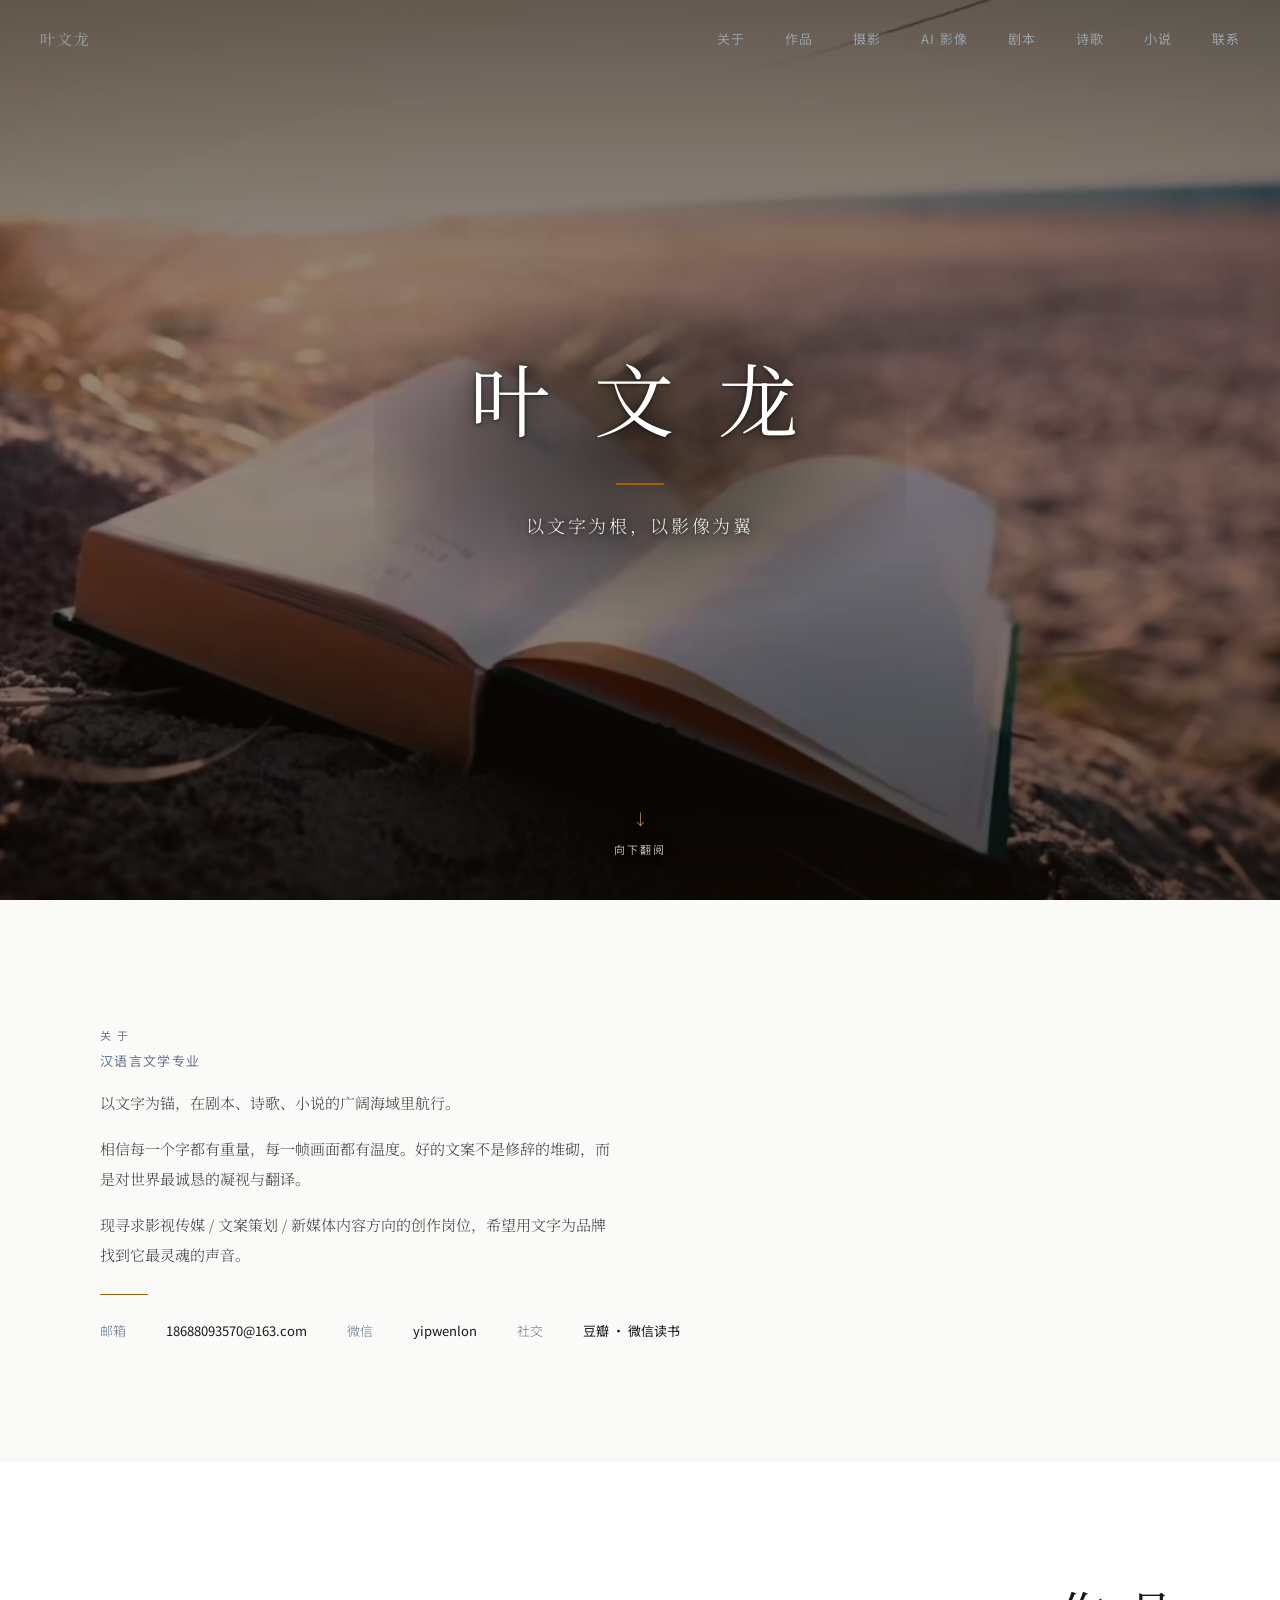
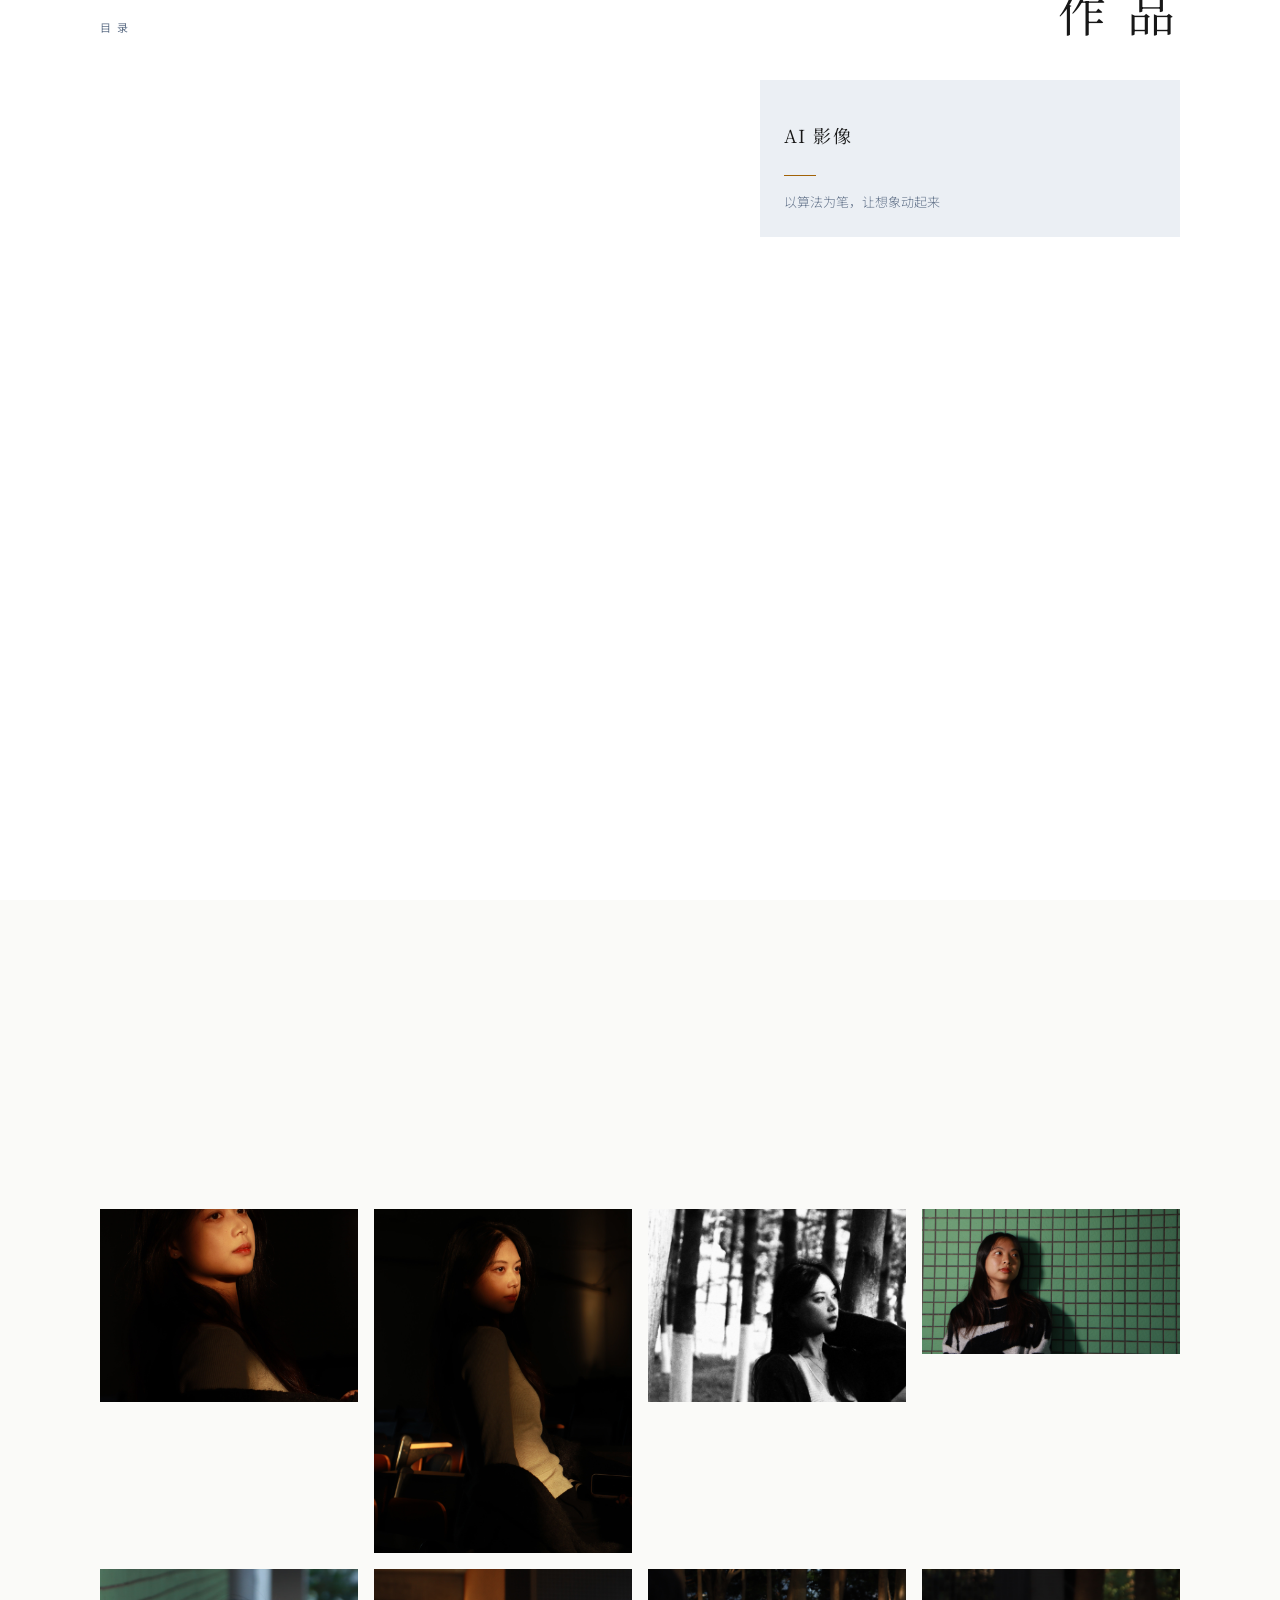
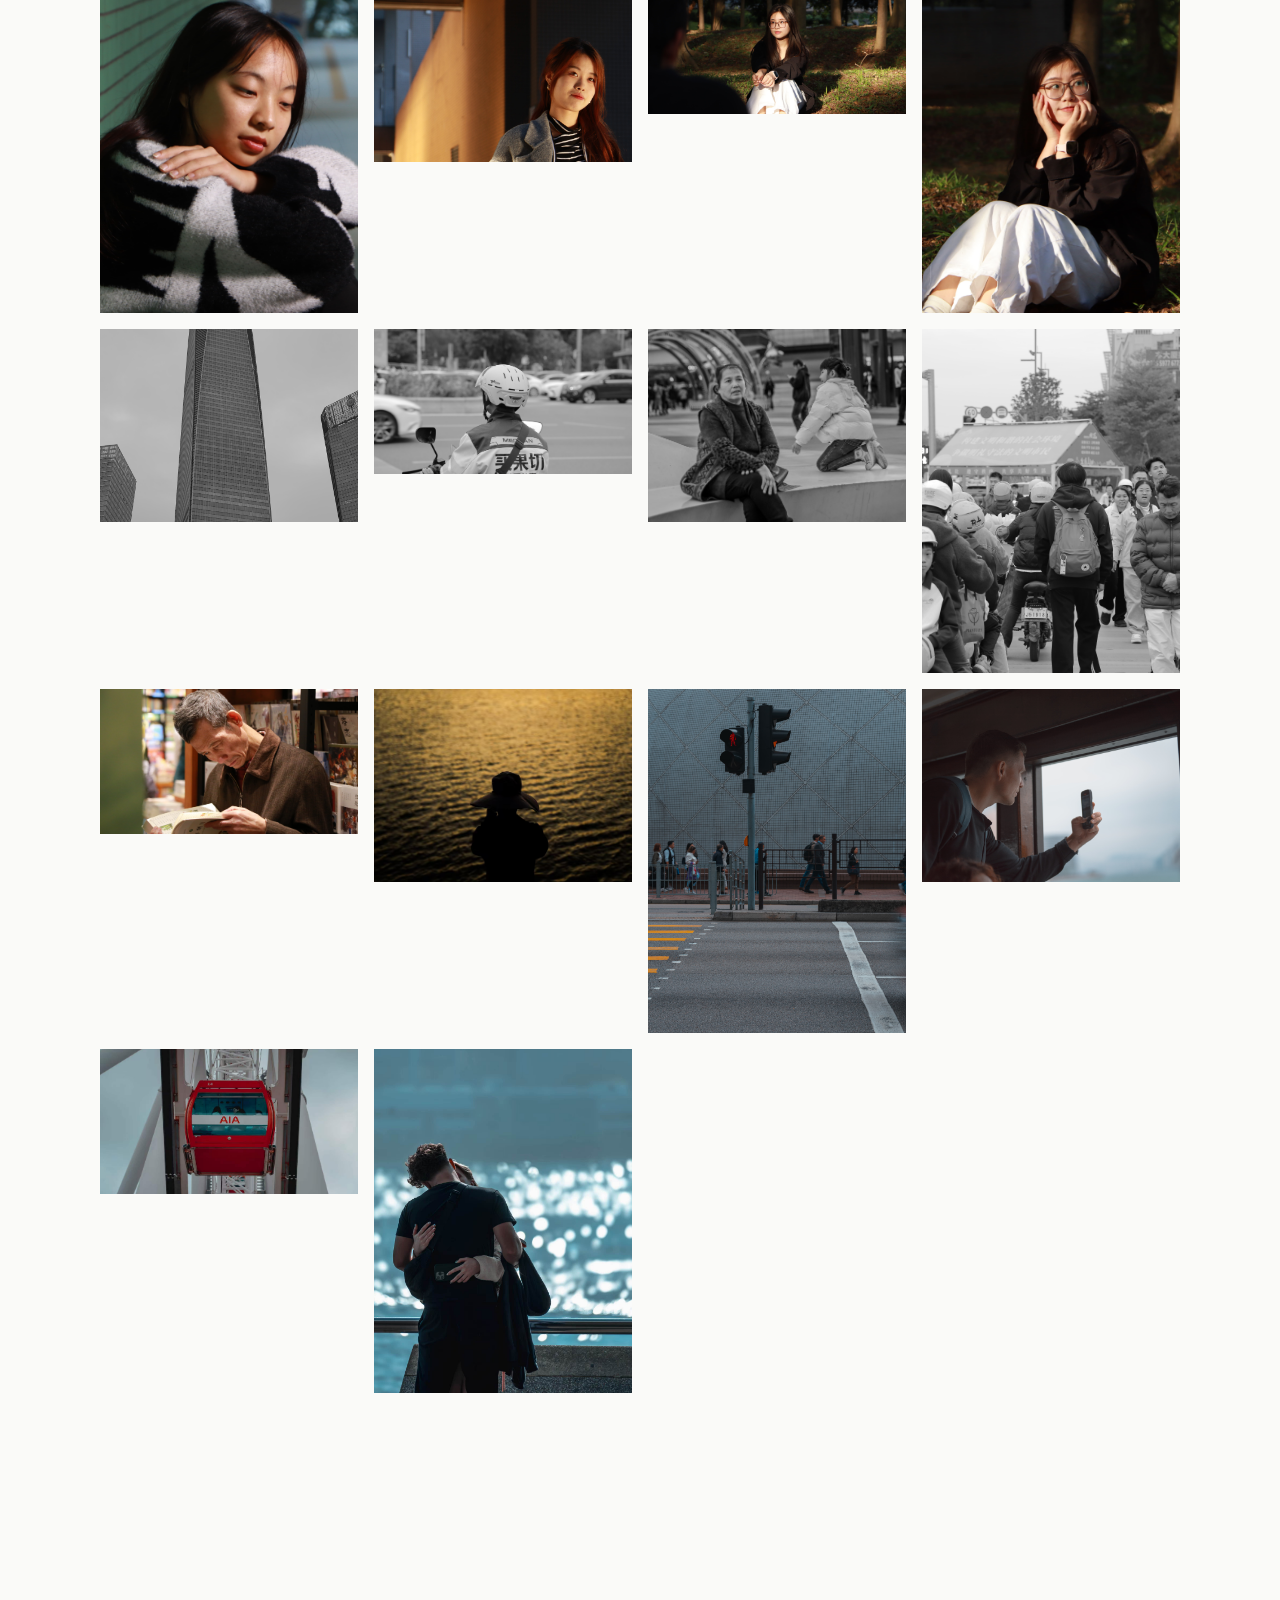
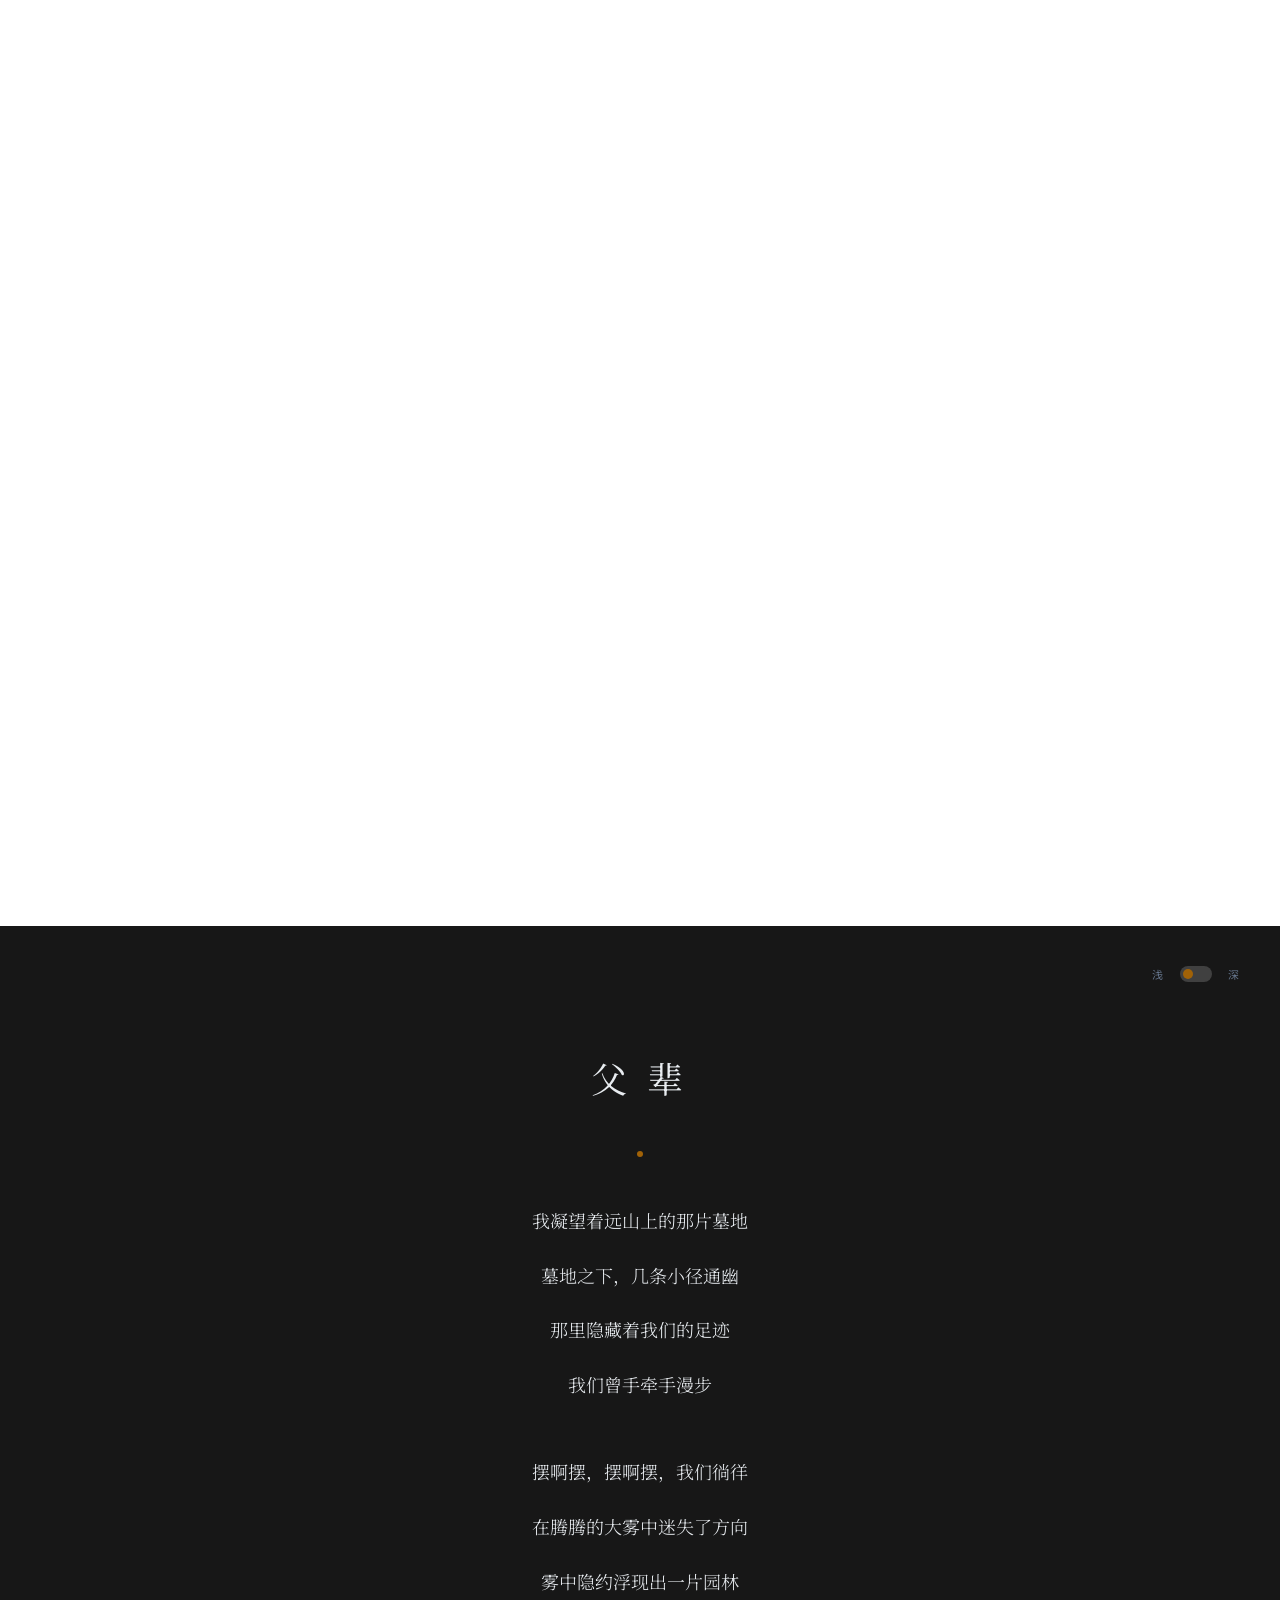
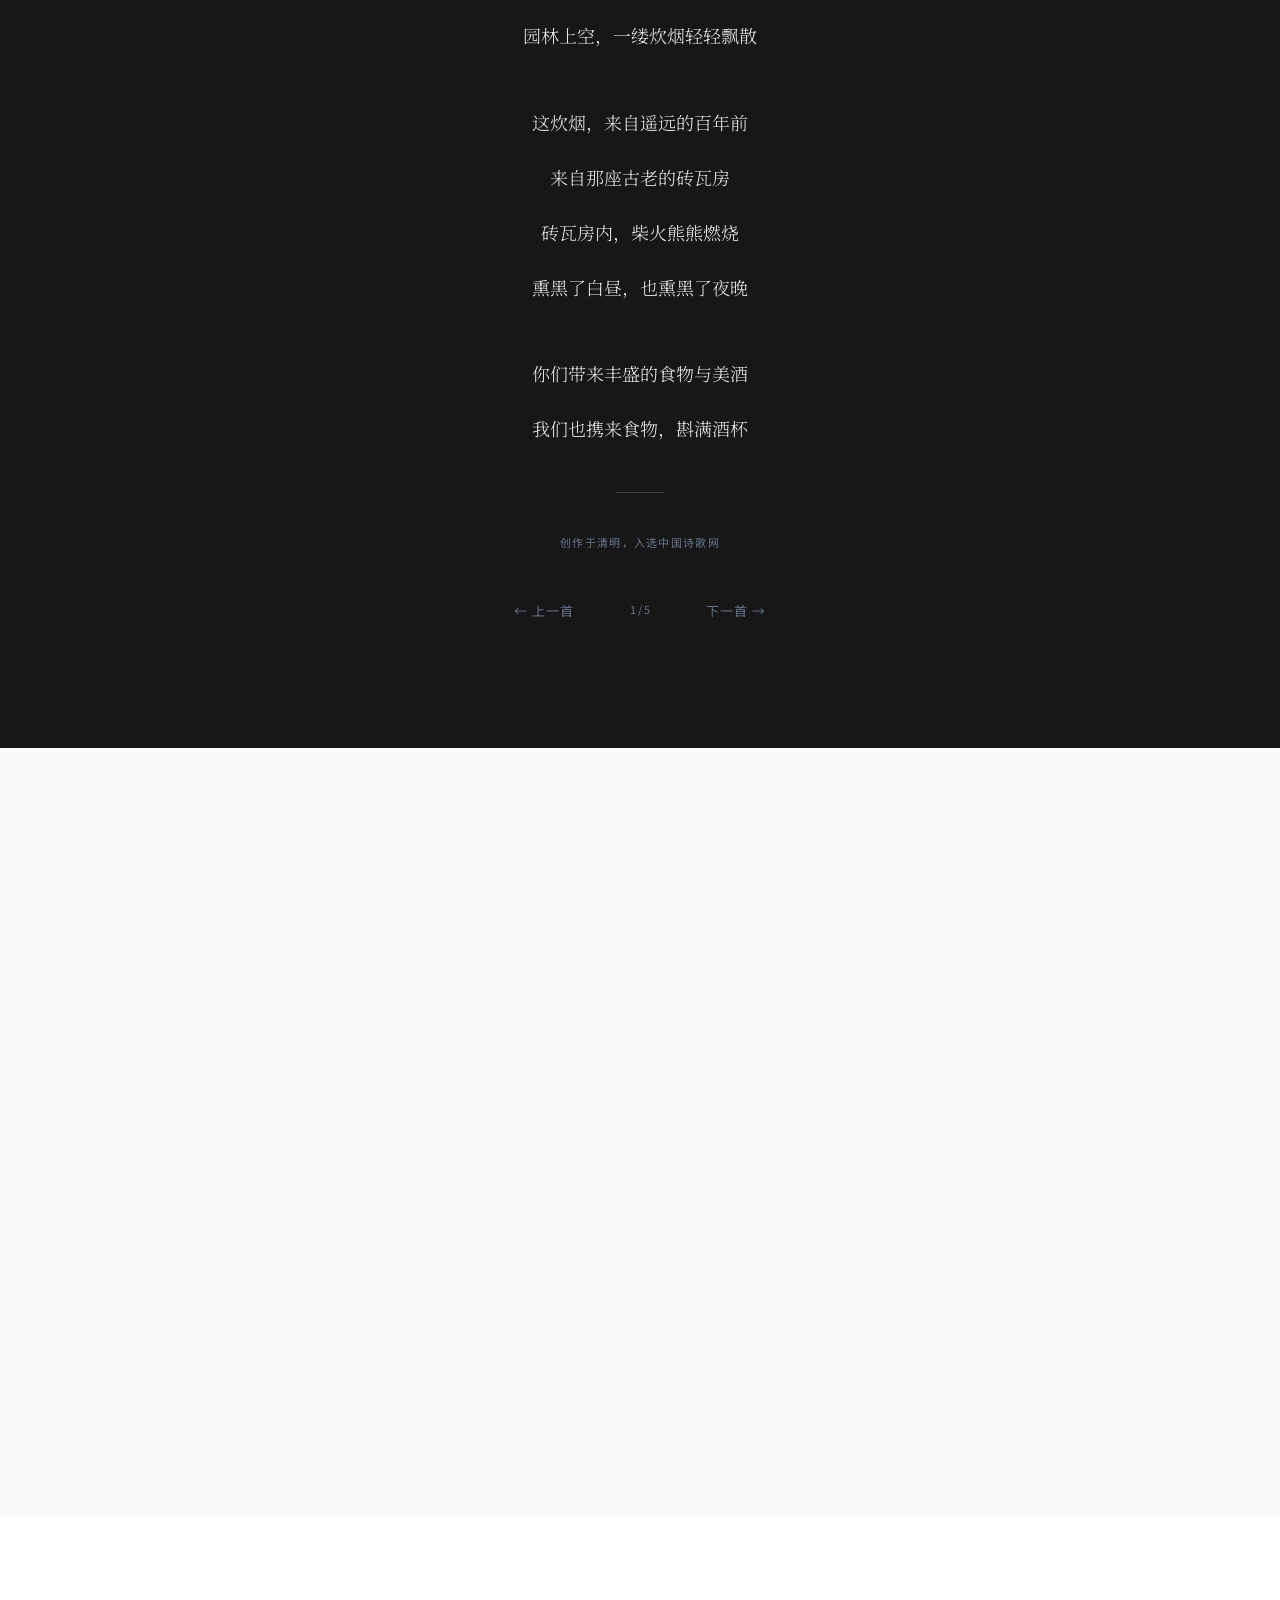
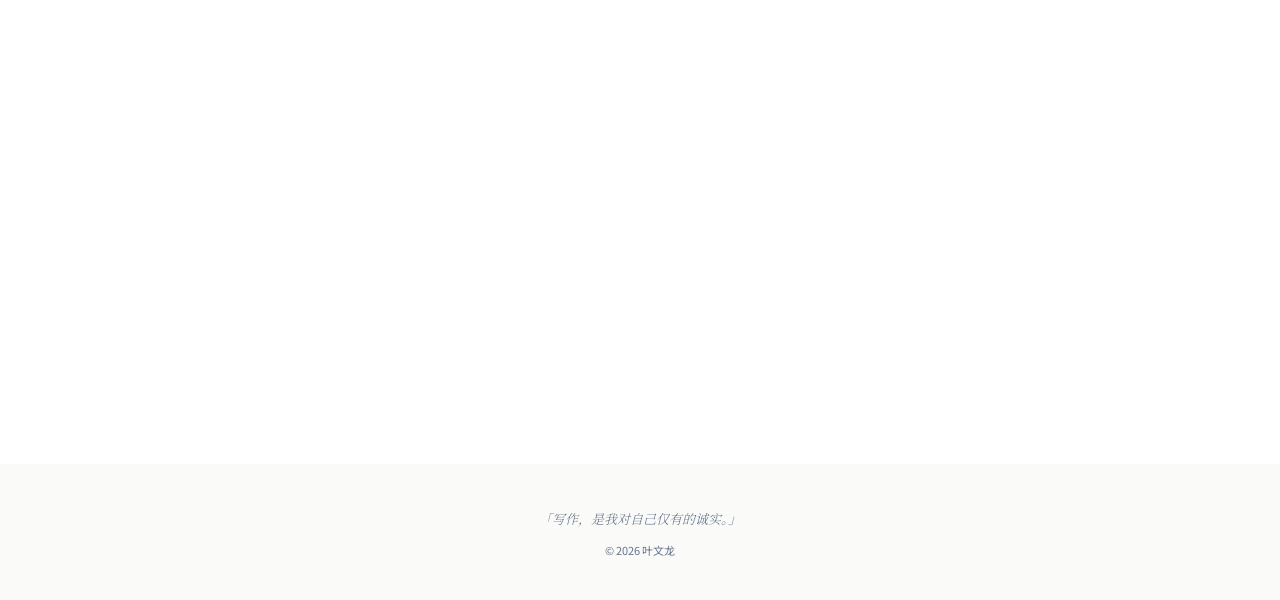
==== commit 777ef6f1: "修正：剧本卡片标题颜色错位（移除 nth-child 定位）；标题改为剧本；移除首页副标题行" ====
--- a/index.html
+++ b/index.html
@@ -76,7 +76,6 @@
       <h1 class="hero-name">叶 文 龙</h1>
       <div class="hero-accent"></div>
       <p class="hero-slogan">以文字为根，以影像为翼</p>
-      <p class="hero-sub">文案创作&ensp;·&ensp;内容编导&ensp;·&ensp;创意写作</p>
     </div>
 
     <div class="hero-scroll" aria-hidden="true">
@@ -134,7 +133,7 @@
 
         <!-- 剧本 -->
         <a href="#scripts" class="works-card works-card-secondary reveal reveal-delay-2" style="background:#EEF2EE;">
-          <span class="works-card-name">舞台剧本</span>
+          <span class="works-card-name">剧 本</span>
           <div class="works-card-accent"></div>
           <p class="works-card-tagline">以冲突为镜，照见人心</p>
         </a>
--- a/css/style.css
+++ b/css/style.css
@@ -621,7 +621,8 @@
   margin-bottom: var(--spacing-xs);
 }
 
-.works-card:nth-child(3) .works-card-name { color: var(--color-text-light); }
+/* 深色卡片（诗歌）的标题颜色由 HTML 内联样式控制。
+   注意：不要用 :nth-child 定位 —— 在作品目录里插入或调整卡片顺序会导致颜色错位。 */
 
 .works-card-tagline {
   font-family: var(--font-sans);
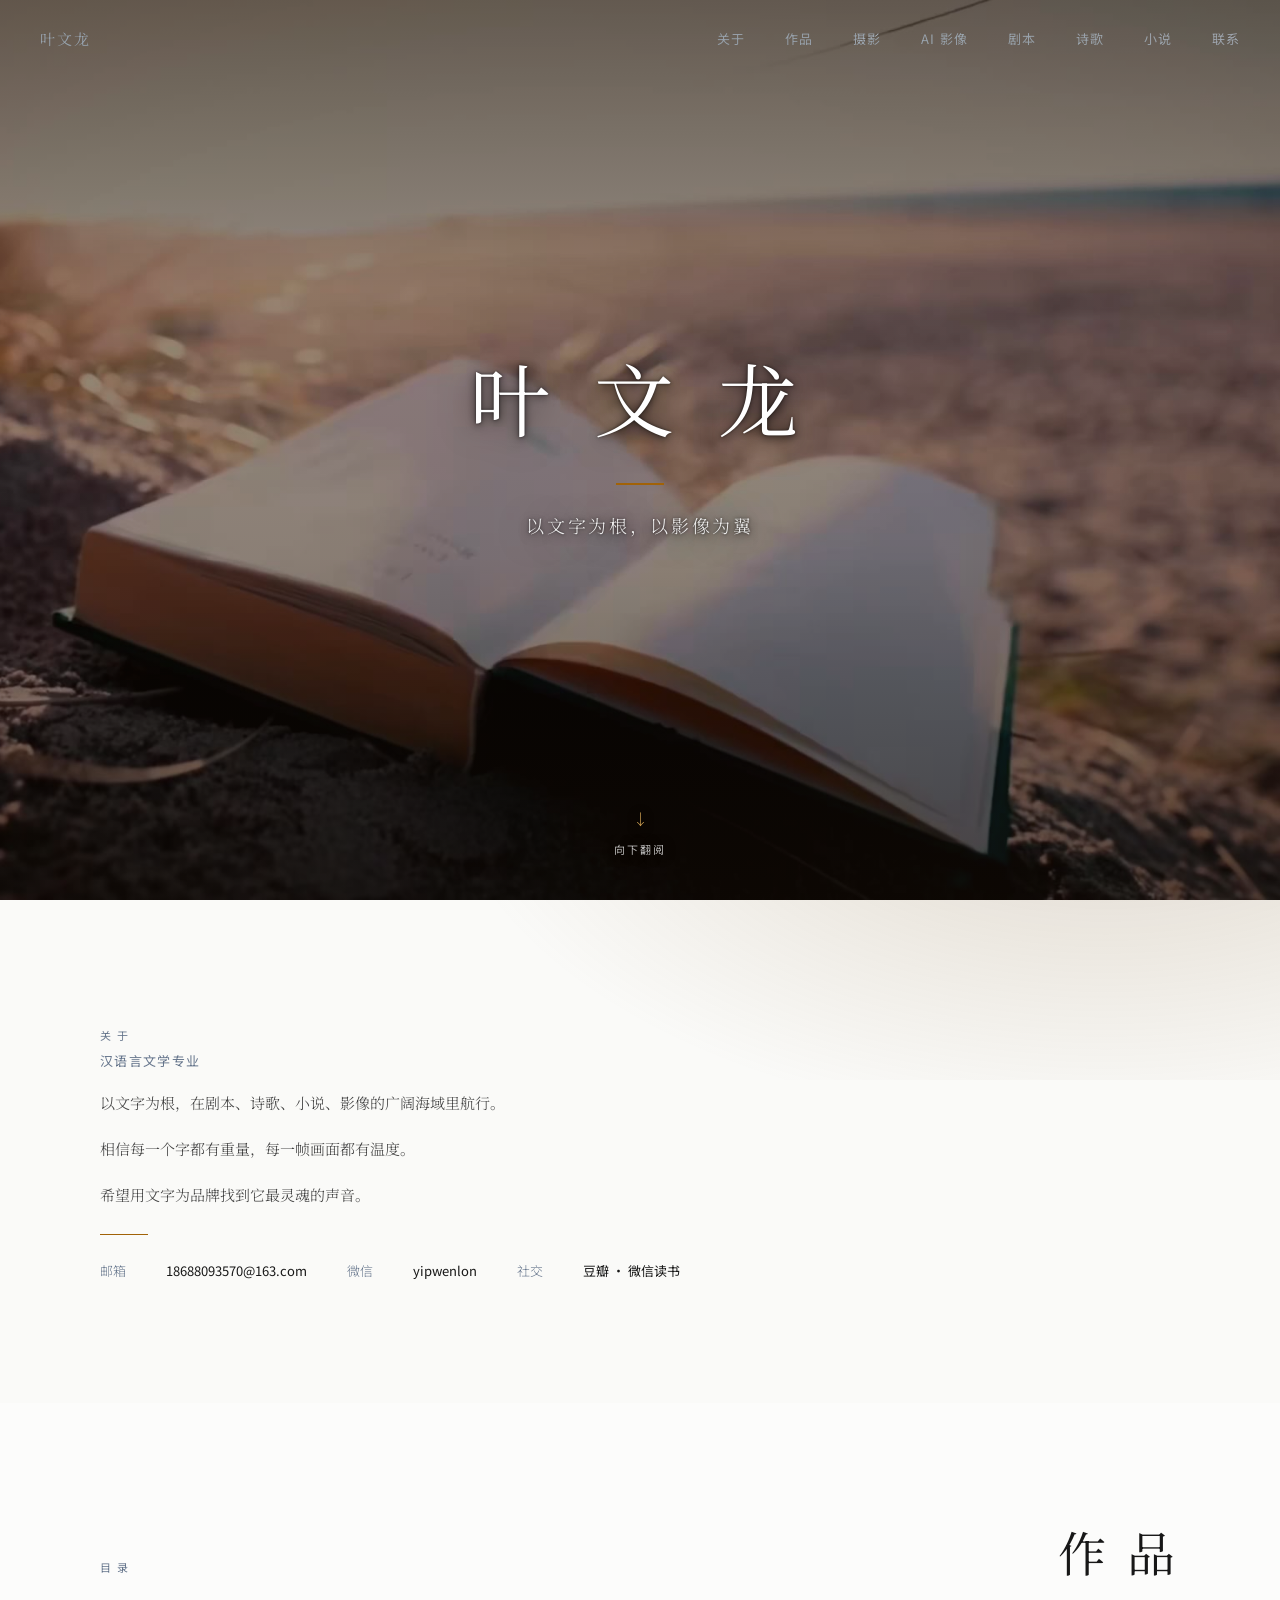
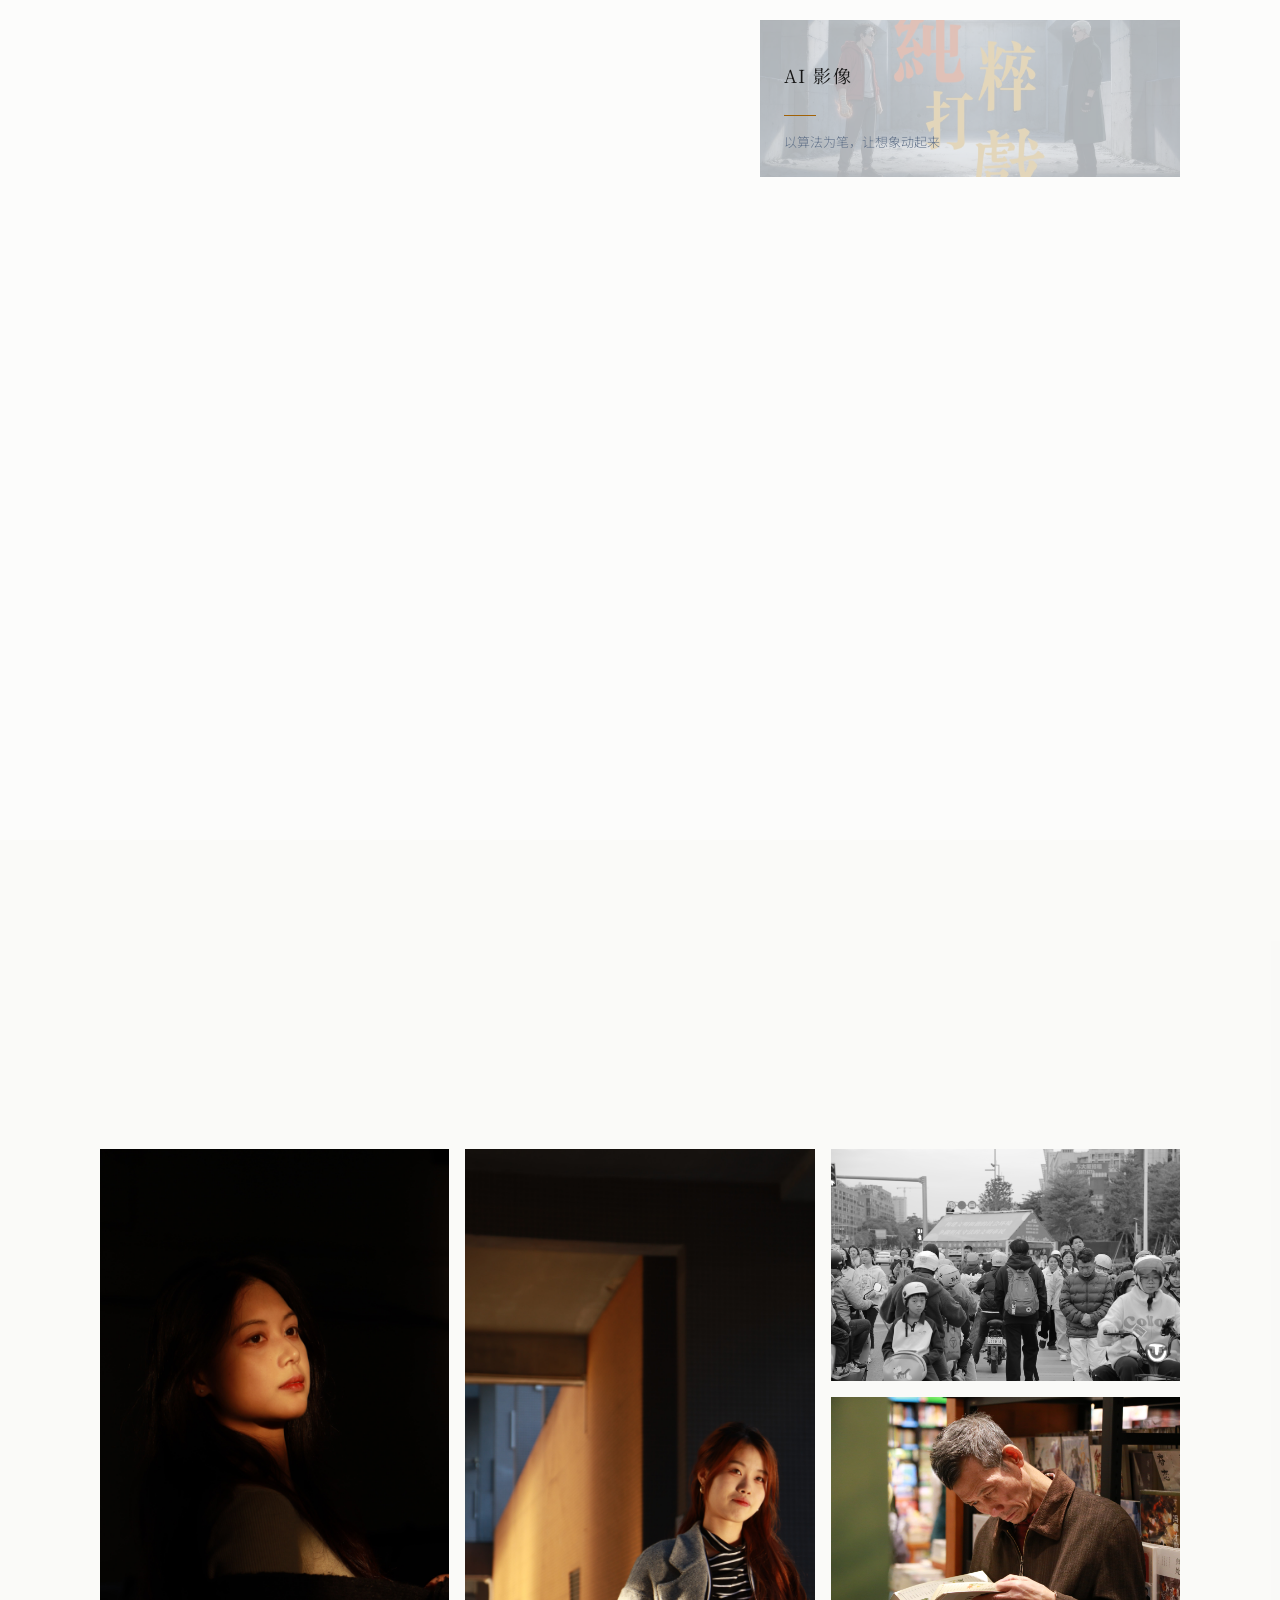
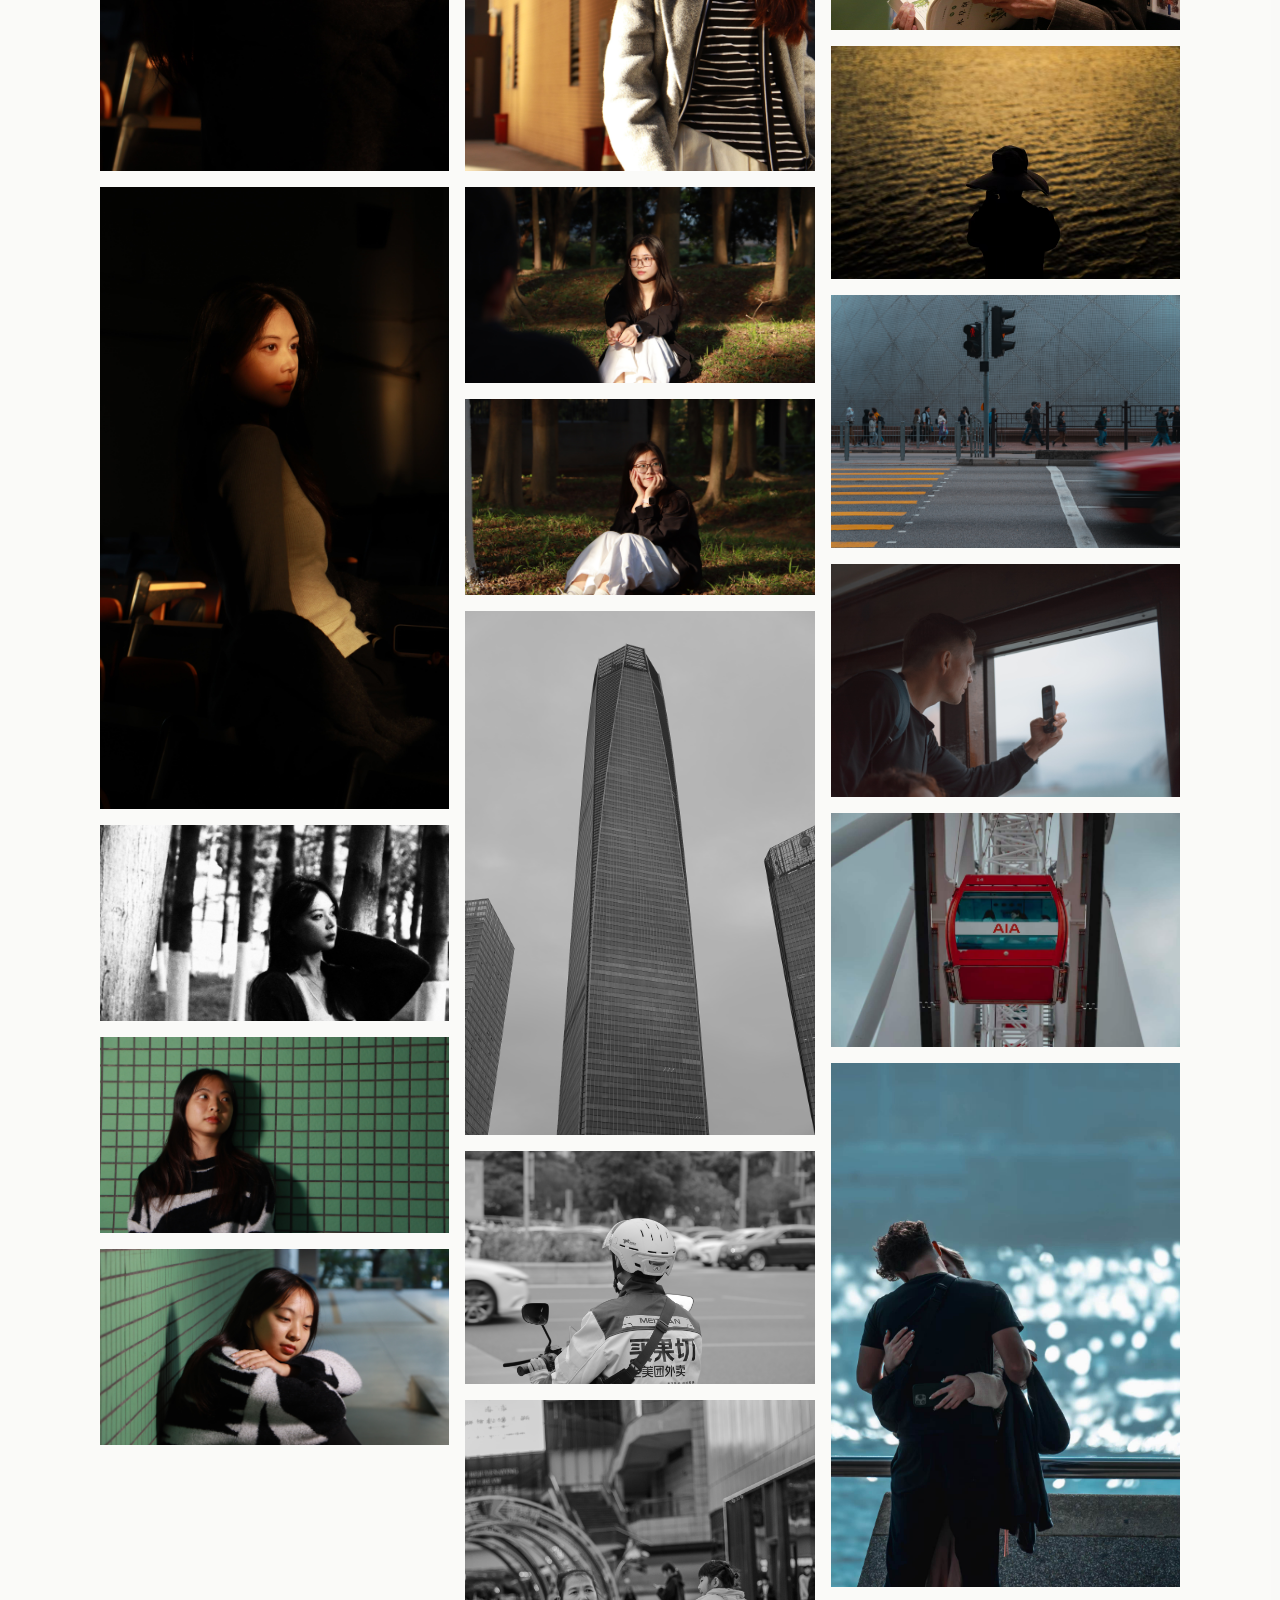
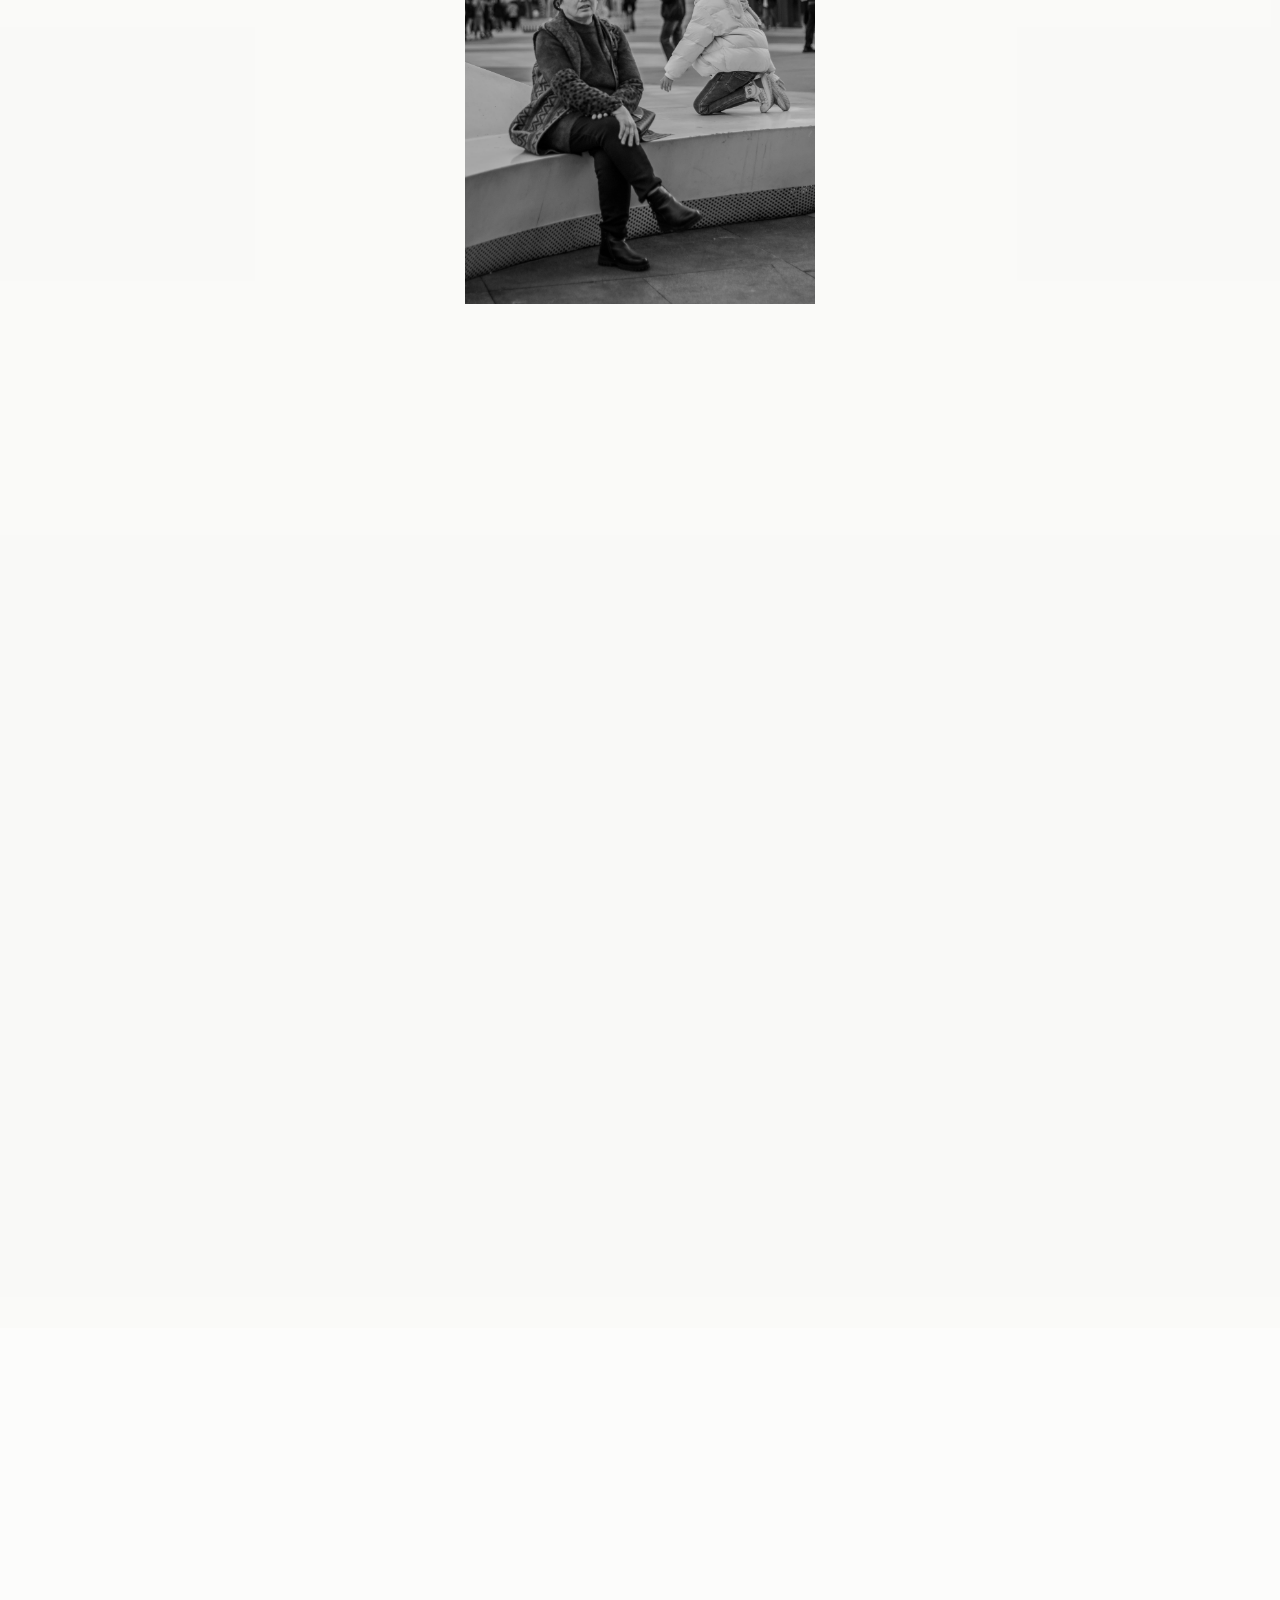
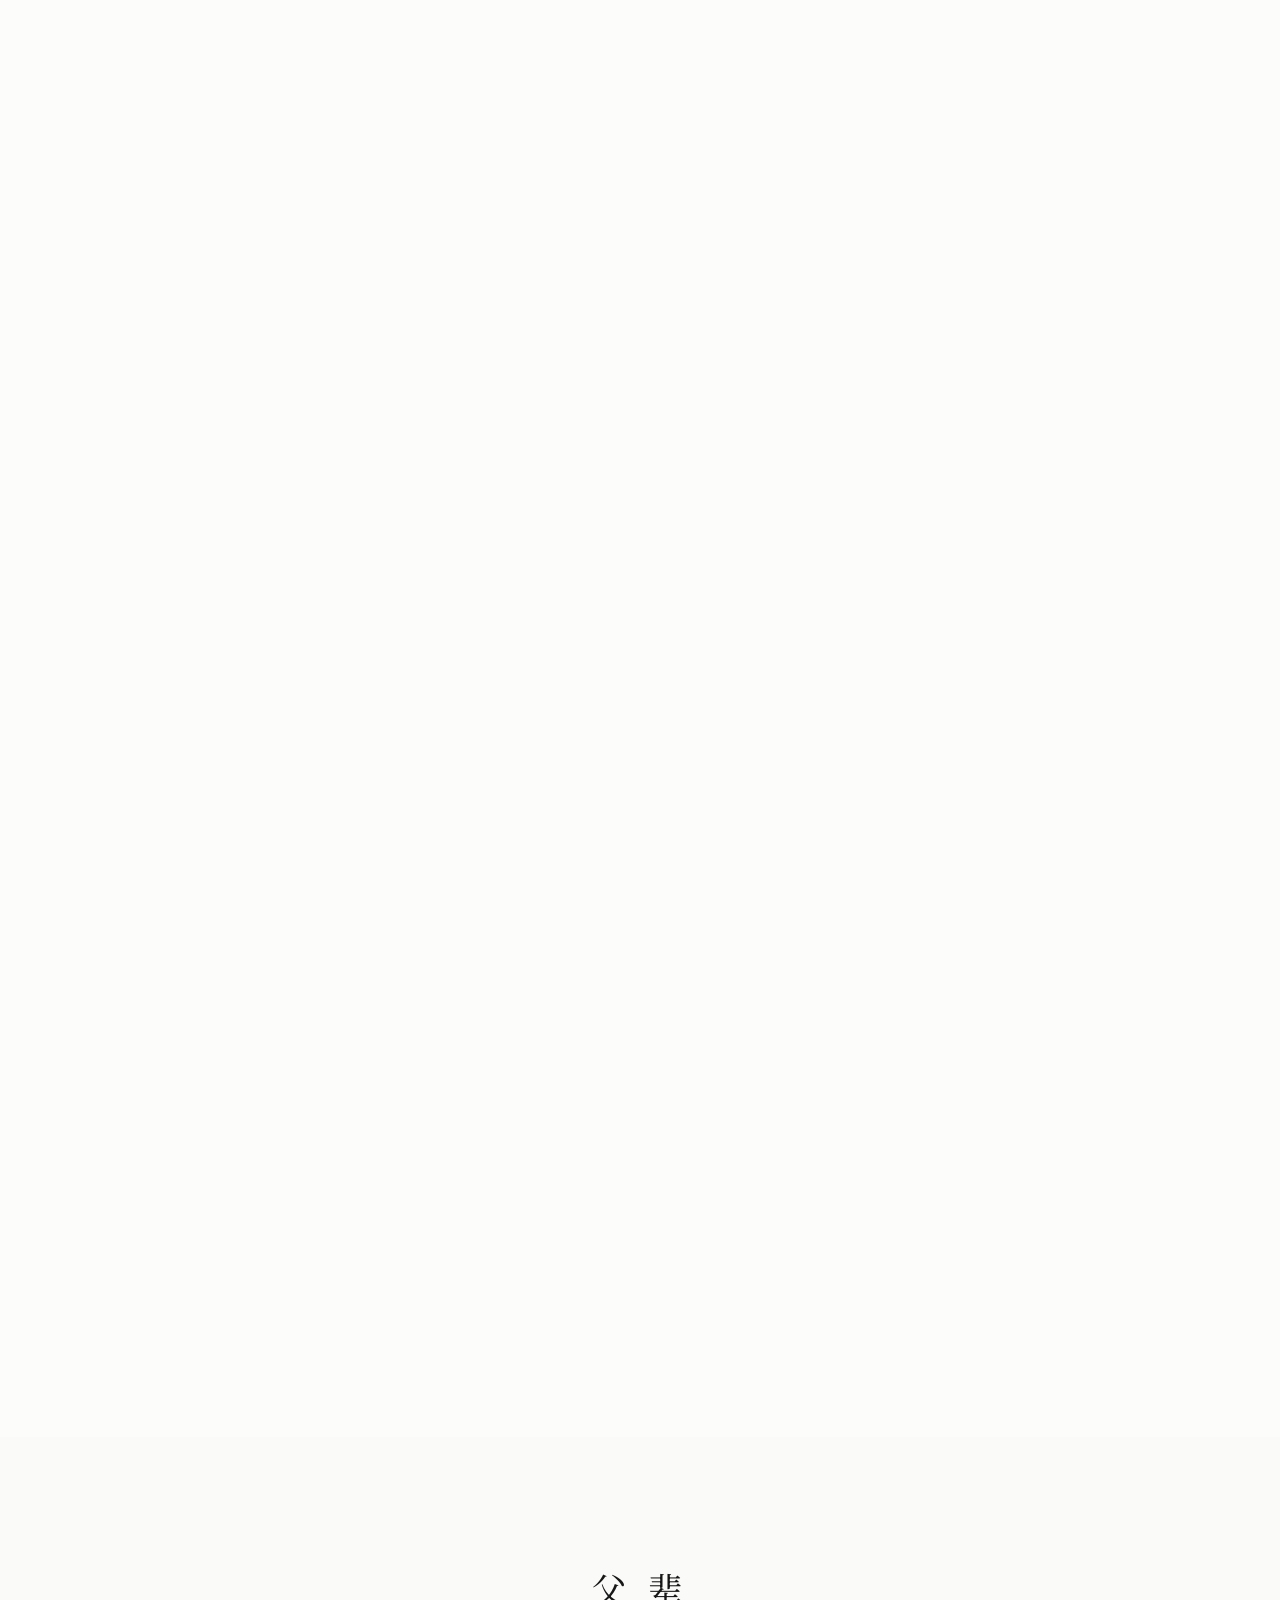
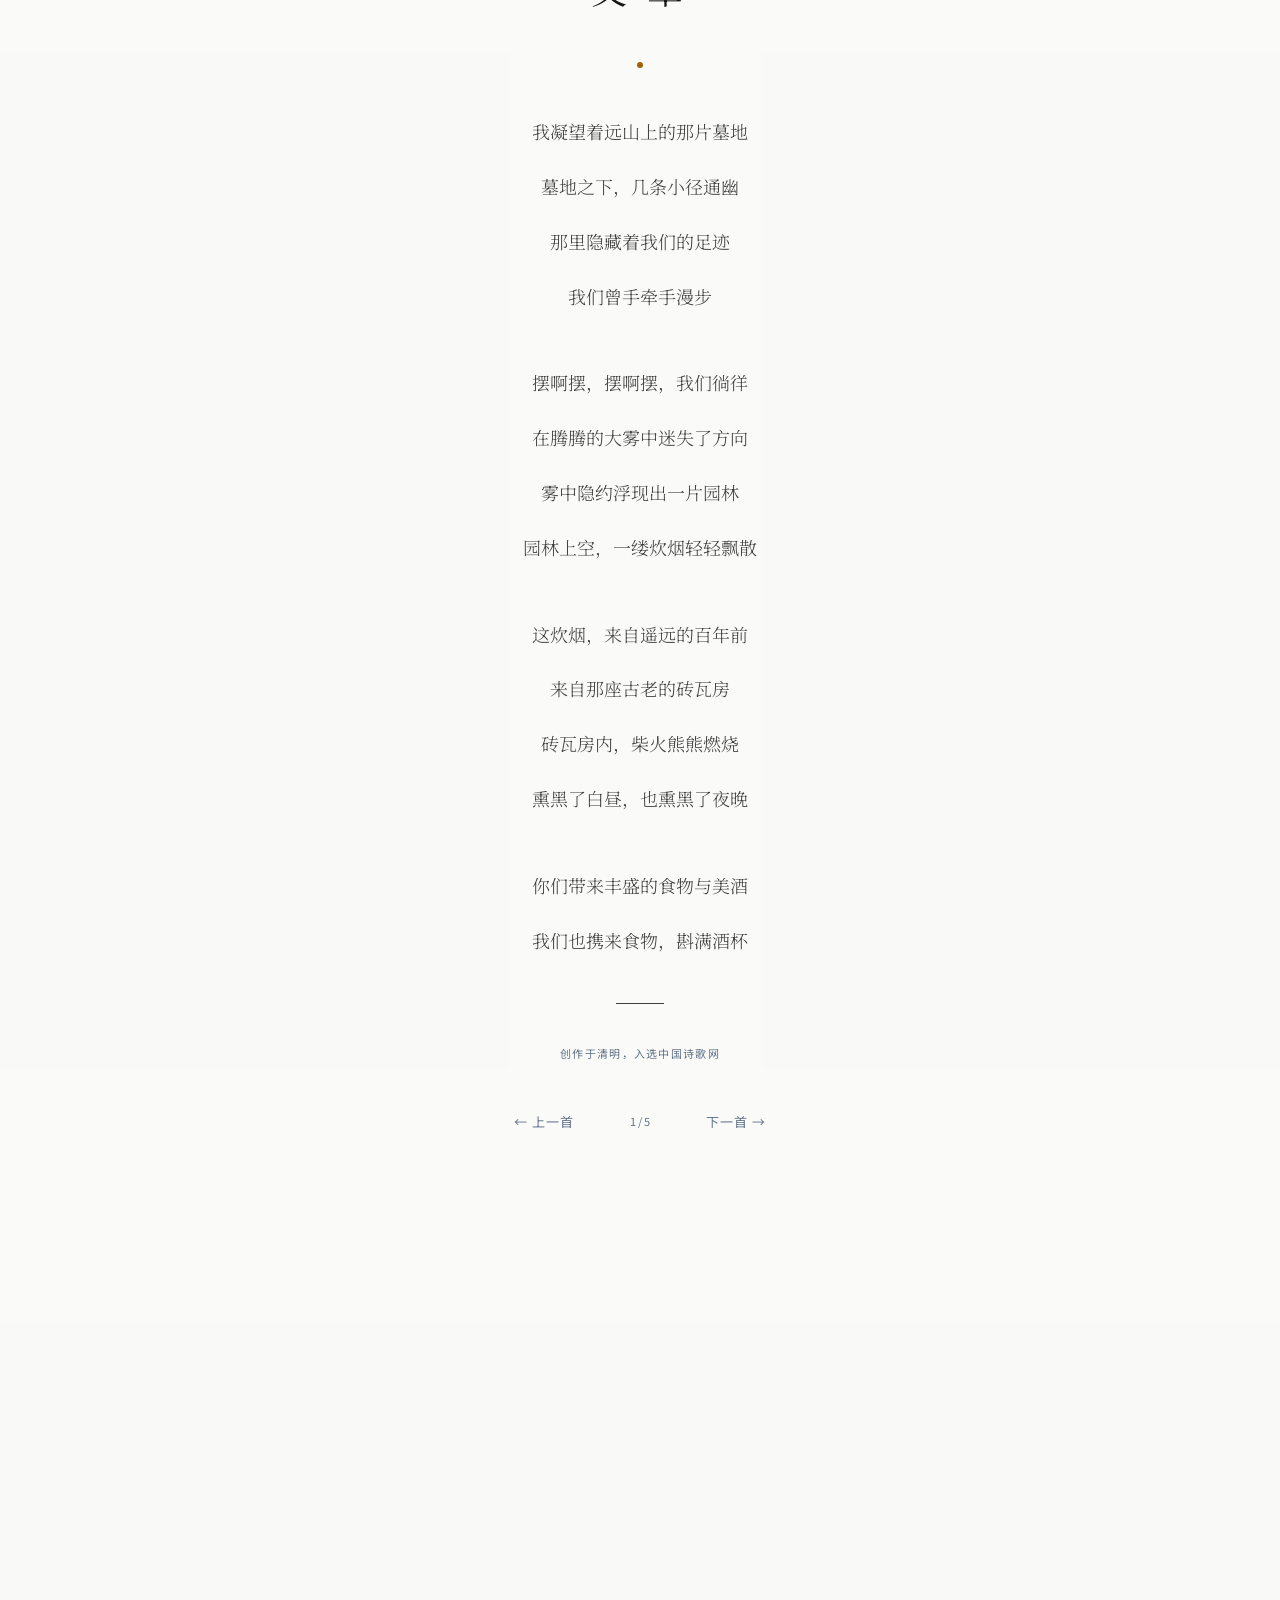
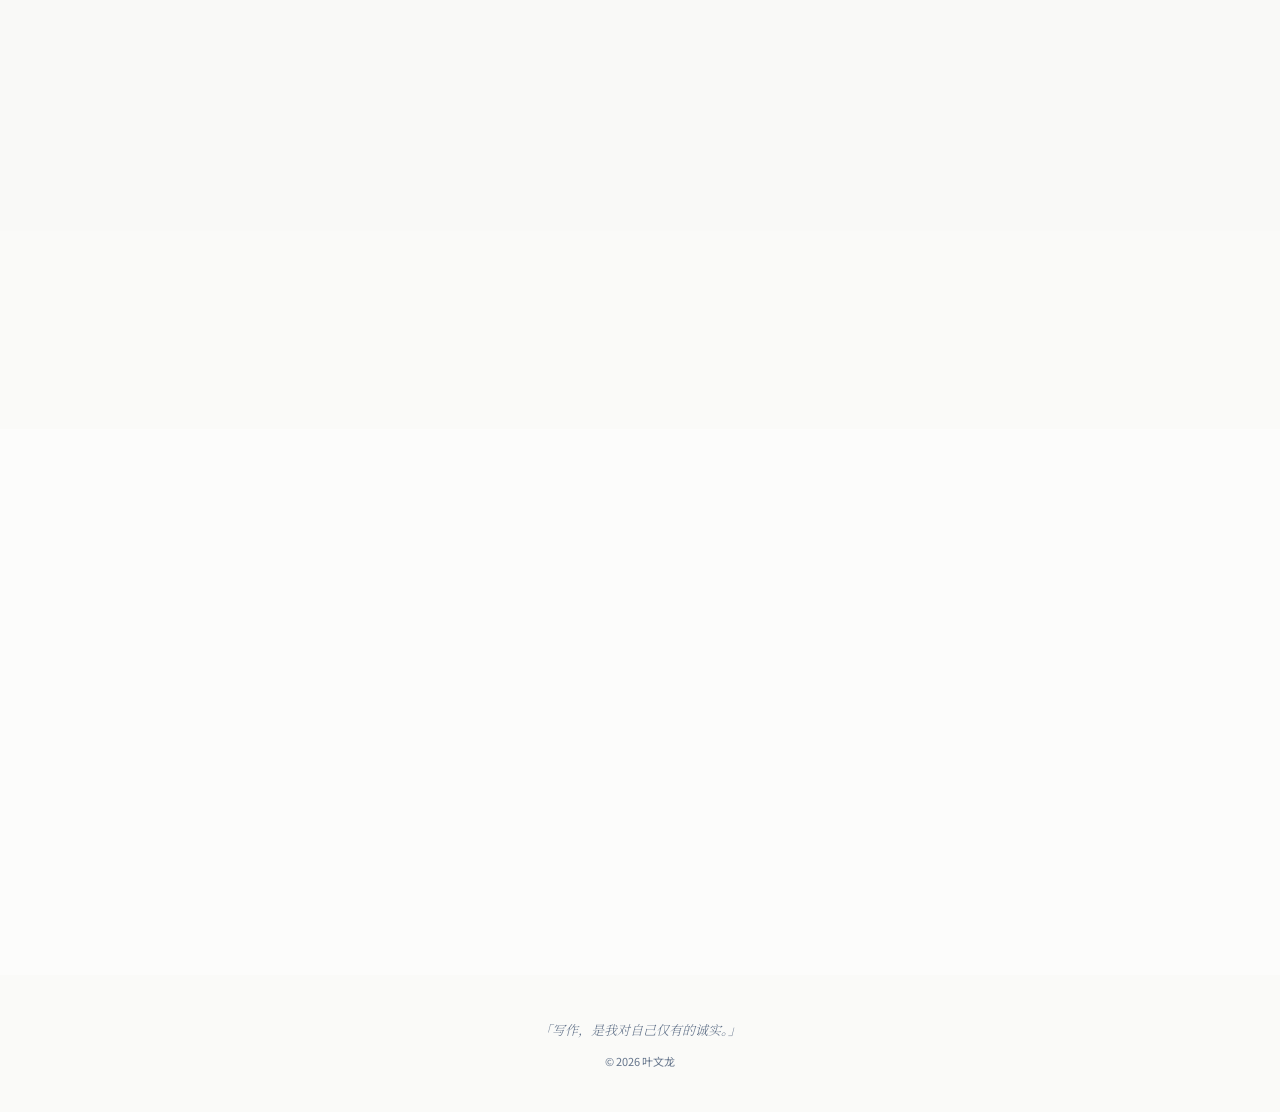
==== commit 2a347868: "作品集视觉与文案调整：摄影瀑布流 / 全站淡光晕背景 / 作品卡淡影照片 / 诗歌板块统一浅色 / 关于文案定稿 / 修复滚动版式跳动" ====
--- a/index.html
+++ b/index.html
@@ -91,9 +91,9 @@
         <span class="section-label reveal">关 于</span>
         <p class="about-major reveal">汉语言文学专业</p>
         <div class="about-bio reveal">
-          <p>以文字为锚，在剧本、诗歌、小说的广阔海域里航行。</p>
-          <p>相信每一个字都有重量，每一帧画面都有温度。好的文案不是修辞的堆砌，而是对世界最诚恳的凝视与翻译。</p>
-          <p>现寻求影视传媒 / 文案策划 / 新媒体内容方向的创作岗位，希望用文字为品牌找到它最灵魂的声音。</p>
+          <p>以文字为根，在剧本、诗歌、小说、影像的广阔海域里航行。</p>
+          <p>相信每一个字都有重量，每一帧画面都有温度。</p>
+          <p>希望用文字为品牌找到它最灵魂的声音。</p>
         </div>
 
         <div class="about-divider reveal"></div>
@@ -125,28 +125,32 @@
         </a>
 
         <!-- AI 影像 -->
-        <a href="#ai-video" class="works-card works-card-secondary reveal reveal-delay-1" style="background:#EBEFF4;">
+        <a href="#ai-video" class="works-card works-card-secondary works-card-aivideo reveal reveal-delay-1" style="background:#EBEFF4;">
+          <span class="works-card-photo" aria-hidden="true"></span>
           <span class="works-card-name">AI 影像</span>
           <div class="works-card-accent"></div>
           <p class="works-card-tagline">以算法为笔，让想象动起来</p>
         </a>
 
         <!-- 剧本 -->
-        <a href="#scripts" class="works-card works-card-secondary reveal reveal-delay-2" style="background:#EEF2EE;">
+        <a href="#scripts" class="works-card works-card-secondary works-card-scripts reveal reveal-delay-2" style="background:#EEF2EE;">
+          <span class="works-card-photo" aria-hidden="true"></span>
           <span class="works-card-name">剧 本</span>
           <div class="works-card-accent"></div>
           <p class="works-card-tagline">以冲突为镜，照见人心</p>
         </a>
 
         <!-- 诗歌（深色反转） -->
-        <a href="#poetry" class="works-card works-card-secondary reveal reveal-delay-3" style="background:var(--color-bg-dark);">
+        <a href="#poetry" class="works-card works-card-secondary works-card-poetry reveal reveal-delay-3" style="background:var(--color-bg-dark);">
+          <span class="works-card-photo" aria-hidden="true"></span>
           <span class="works-card-name" style="color:var(--color-text-light);">诗 歌</span>
           <div class="works-card-accent"></div>
           <p class="works-card-tagline">以韵律为舟，渡情绪之河</p>
         </a>
 
         <!-- 小说 -->
-        <a href="#fiction" class="works-card works-card-secondary reveal reveal-delay-4" style="background:#F3F0EC;">
+        <a href="#fiction" class="works-card works-card-secondary works-card-fiction reveal reveal-delay-4" style="background:#F3F0EC;">
+          <span class="works-card-photo" aria-hidden="true"></span>
           <span class="works-card-name">短篇小说</span>
           <div class="works-card-accent"></div>
           <p class="works-card-tagline">以虚构之刀，解剖真实</p>
@@ -172,7 +176,7 @@
       <div id="photo-gallery" class="photo-gallery">
         <!-- 之间——人像系列 (8张：01-08) -->
         <div class="photo-item" data-series="portrait-between">
-          <img src="images/photography/摄影_01.jpg" alt="之间——人像" loading="lazy"
+          <img src="images/photography/摄影_01.jpg" width="3368" height="6000" alt="之间——人像" loading="lazy"
                onerror="this.parentElement.style.background='linear-gradient(135deg, #2a2a2a, #1a1a1a)';">
           <div class="photo-caption">
             <p class="photo-caption-title">之间——人像 之一</p>
@@ -180,7 +184,7 @@
           </div>
         </div>
         <div class="photo-item portrait" data-series="portrait-between">
-          <img src="images/photography/摄影_02.jpg" alt="之间——人像" loading="lazy"
+          <img src="images/photography/摄影_02.jpg" width="3368" height="6000" alt="之间——人像" loading="lazy"
                onerror="this.parentElement.style.background='linear-gradient(135deg, #2a2a2a, #1a1a1a)';">
           <div class="photo-caption">
             <p class="photo-caption-title">之间——人像 之二</p>
@@ -188,7 +192,7 @@
           </div>
         </div>
         <div class="photo-item" data-series="portrait-between">
-          <img src="images/photography/摄影_03.jpg" alt="之间——人像" loading="lazy"
+          <img src="images/photography/摄影_03.jpg" width="6000" height="3368" alt="之间——人像" loading="lazy"
                onerror="this.parentElement.style.background='linear-gradient(135deg, #2a2a2a, #1a1a1a)';">
           <div class="photo-caption">
             <p class="photo-caption-title">之间——人像 之三</p>
@@ -196,7 +200,7 @@
           </div>
         </div>
         <div class="photo-item wide" data-series="portrait-between">
-          <img src="images/photography/摄影_04.jpg" alt="之间——人像" loading="lazy"
+          <img src="images/photography/摄影_04.jpg" width="6000" height="3368" alt="之间——人像" loading="lazy"
                onerror="this.parentElement.style.background='linear-gradient(135deg, #2a2a2a, #1a1a1a)';">
           <div class="photo-caption">
             <p class="photo-caption-title">之间——人像 之四</p>
@@ -204,7 +208,7 @@
           </div>
         </div>
         <div class="photo-item portrait" data-series="portrait-between">
-          <img src="images/photography/摄影_05.jpg" alt="之间——人像" loading="lazy"
+          <img src="images/photography/摄影_05.jpg" width="6000" height="3368" alt="之间——人像" loading="lazy"
                onerror="this.parentElement.style.background='linear-gradient(135deg, #2a2a2a, #1a1a1a)';">
           <div class="photo-caption">
             <p class="photo-caption-title">之间——人像 之五</p>
@@ -212,7 +216,7 @@
           </div>
         </div>
         <div class="photo-item" data-series="portrait-between">
-          <img src="images/photography/摄影_06.jpg" alt="之间——人像" loading="lazy"
+          <img src="images/photography/摄影_06.jpg" width="3368" height="6000" alt="之间——人像" loading="lazy"
                onerror="this.parentElement.style.background='linear-gradient(135deg, #2a2a2a, #1a1a1a)';">
           <div class="photo-caption">
             <p class="photo-caption-title">之间——人像 之六</p>
@@ -220,7 +224,7 @@
           </div>
         </div>
         <div class="photo-item wide" data-series="portrait-between">
-          <img src="images/photography/摄影_07.jpg" alt="之间——人像" loading="lazy"
+          <img src="images/photography/摄影_07.jpg" width="6000" height="3368" alt="之间——人像" loading="lazy"
                onerror="this.parentElement.style.background='linear-gradient(135deg, #2a2a2a, #1a1a1a)';">
           <div class="photo-caption">
             <p class="photo-caption-title">之间——人像 之七</p>
@@ -228,7 +232,7 @@
           </div>
         </div>
         <div class="photo-item portrait" data-series="portrait-between">
-          <img src="images/photography/摄影_08.jpg" alt="之间——人像" loading="lazy"
+          <img src="images/photography/摄影_08.jpg" width="6000" height="3368" alt="之间——人像" loading="lazy"
                onerror="this.parentElement.style.background='linear-gradient(135deg, #2a2a2a, #1a1a1a)';">
           <div class="photo-caption">
             <p class="photo-caption-title">之间——人像 之八</p>
@@ -238,7 +242,7 @@
 
         <!-- 城市切片——街拍系列 (8张：09-16) -->
         <div class="photo-item" data-series="city-slice">
-          <img src="images/photography/摄影_09.jpg" alt="城市切片——街拍" loading="lazy"
+          <img src="images/photography/摄影_09.jpg" width="3648" height="5472" alt="城市切片——街拍" loading="lazy"
                onerror="this.parentElement.style.background='linear-gradient(135deg, #3a3020, #2a2010)';">
           <div class="photo-caption">
             <p class="photo-caption-title">城市切片 之一</p>
@@ -246,7 +250,7 @@
           </div>
         </div>
         <div class="photo-item wide" data-series="city-slice">
-          <img src="images/photography/摄影_10.jpg" alt="城市切片——街拍" loading="lazy"
+          <img src="images/photography/摄影_10.jpg" width="5472" height="3648" alt="城市切片——街拍" loading="lazy"
                onerror="this.parentElement.style.background='linear-gradient(135deg, #3a3020, #2a2010)';">
           <div class="photo-caption">
             <p class="photo-caption-title">城市切片 之二</p>
@@ -254,7 +258,7 @@
           </div>
         </div>
         <div class="photo-item" data-series="city-slice">
-          <img src="images/photography/摄影_11.jpg" alt="城市切片——街拍" loading="lazy"
+          <img src="images/photography/摄影_11.jpg" width="2164" height="3123" alt="城市切片——街拍" loading="lazy"
                onerror="this.parentElement.style.background='linear-gradient(135deg, #3a3020, #2a2010)';">
           <div class="photo-caption">
             <p class="photo-caption-title">城市切片 之三</p>
@@ -262,7 +266,7 @@
           </div>
         </div>
         <div class="photo-item portrait" data-series="city-slice">
-          <img src="images/photography/摄影_12.jpg" alt="城市切片——街拍" loading="lazy"
+          <img src="images/photography/摄影_12.jpg" width="5472" height="3648" alt="城市切片——街拍" loading="lazy"
                onerror="this.parentElement.style.background='linear-gradient(135deg, #3a3020, #2a2010)';">
           <div class="photo-caption">
             <p class="photo-caption-title">城市切片 之四</p>
@@ -270,7 +274,7 @@
           </div>
         </div>
         <div class="photo-item wide" data-series="city-slice">
-          <img src="images/photography/摄影_13.jpg" alt="城市切片——街拍" loading="lazy"
+          <img src="images/photography/摄影_13.jpg" width="5472" height="3648" alt="城市切片——街拍" loading="lazy"
                onerror="this.parentElement.style.background='linear-gradient(135deg, #3a3020, #2a2010)';">
           <div class="photo-caption">
             <p class="photo-caption-title">城市切片 之五</p>
@@ -278,7 +282,7 @@
           </div>
         </div>
         <div class="photo-item" data-series="city-slice">
-          <img src="images/photography/摄影_14.jpg" alt="城市切片——街拍" loading="lazy"
+          <img src="images/photography/摄影_14.jpg" width="1280" height="854" alt="城市切片——街拍" loading="lazy"
                onerror="this.parentElement.style.background='linear-gradient(135deg, #3a3020, #2a2010)';">
           <div class="photo-caption">
             <p class="photo-caption-title">城市切片 之六</p>
@@ -286,7 +290,7 @@
           </div>
         </div>
         <div class="photo-item portrait" data-series="city-slice">
-          <img src="images/photography/摄影_15.jpg" alt="城市切片——街拍" loading="lazy"
+          <img src="images/photography/摄影_15.jpg" width="6783" height="4912" alt="城市切片——街拍" loading="lazy"
                onerror="this.parentElement.style.background='linear-gradient(135deg, #3a3020, #2a2010)';">
           <div class="photo-caption">
             <p class="photo-caption-title">城市切片 之七</p>
@@ -294,7 +298,7 @@
           </div>
         </div>
         <div class="photo-item" data-series="city-slice">
-          <img src="images/photography/摄影_16.jpg" alt="城市切片——街拍" loading="lazy"
+          <img src="images/photography/摄影_16.jpg" width="7360" height="4912" alt="城市切片——街拍" loading="lazy"
                onerror="this.parentElement.style.background='linear-gradient(135deg, #3a3020, #2a2010)';">
           <div class="photo-caption">
             <p class="photo-caption-title">城市切片 之八</p>
@@ -302,7 +306,7 @@
           </div>
         </div>
         <div class="photo-item wide" data-series="city-slice">
-          <img src="images/photography/摄影_17.jpg" alt="城市切片——街拍" loading="lazy"
+          <img src="images/photography/摄影_17.jpg" width="1438" height="960" alt="城市切片——街拍" loading="lazy"
                onerror="this.parentElement.style.background='linear-gradient(135deg, #3a3020, #2a2010)';">
           <div class="photo-caption">
             <p class="photo-caption-title">城市切片 之九</p>
@@ -310,7 +314,7 @@
           </div>
         </div>
         <div class="photo-item portrait" data-series="city-slice">
-          <img src="images/photography/摄影_18.jpg" alt="城市切片——街拍" loading="lazy"
+          <img src="images/photography/摄影_18.jpg" width="1920" height="2880" alt="城市切片——街拍" loading="lazy"
                onerror="this.parentElement.style.background='linear-gradient(135deg, #3a3020, #2a2010)';">
           <div class="photo-caption">
             <p class="photo-caption-title">城市切片 之十</p>
@@ -342,7 +346,7 @@
       <div id="ai-video-grid" class="ai-video-grid">
         <article class="ai-video-card reveal" data-src="videos/ai-anime-1.mp4" data-poster="images/ai-anime-1-cover.jpg">
           <div class="ai-video-thumb">
-            <img src="images/ai-anime-1-cover.jpg" alt="纯粹打戏 封面" loading="lazy">
+            <img src="images/ai-anime-1-cover.jpg" width="1280" height="720" alt="纯粹打戏 封面" loading="lazy">
             <span class="ai-video-play" aria-hidden="true"></span>
           </div>
           <h3 class="ai-video-title">纯粹打戏</h3>
@@ -628,12 +632,6 @@
     <!-- ==================== 07 · Poetry Section ==================== -->
   <section id="poetry" class="section">
     <!-- 深/浅色切换 -->
-    <button id="theme-toggle" class="theme-toggle" aria-label="切换阅读模式">
-      <span class="theme-toggle-label">浅</span>
-      <span class="theme-toggle-switch"></span>
-      <span class="theme-toggle-label">深</span>
-    </button>
-
     <div class="poetry-container">
       <div id="poem-display" class="poem-display active"
            data-poems='[
@@ -875,7 +873,7 @@
           <a href="assets/resume.pdf" class="btn-resume" target="_blank" download>下载简历</a>
 
           <div class="contact-qr">
-            <img src="images/wechat-qr.png" alt="微信二维码"
+            <img src="images/wechat-qr.png" width="820" height="1216" alt="微信二维码"
                  onerror="this.style.display='none'; this.nextElementSibling.textContent='（请替换为你的微信二维码）';">
             <p class="contact-qr-text">扫码添加微信</p>
           </div>
--- a/css/style.css
+++ b/css/style.css
@@ -10,6 +10,9 @@
   /* 颜色 */
   --color-bg: #FAFAF8;
   --color-bg-alt: #FFFFFF;
+  /* 半透明版本：各板块用它做背景，好让底层的动态光晕透出来 */
+  --color-bg-veil: rgba(250, 250, 248, 0.52);
+  --color-bg-alt-veil: rgba(255, 255, 255, 0.40);
   --color-bg-dark: #171717;
   --color-text: #171717;
   --color-text-secondary: #404040;
@@ -86,16 +89,55 @@
   -moz-osx-font-smoothing: grayscale;
   text-rendering: optimizeLegibility;
   font-size: 16px;
+  /* 底色放在根元素上：这样 body::before 的 z-index:-1 光晕层才不会被遮挡 */
+  background-color: var(--color-bg);
+  transition: background-color var(--duration-normal) var(--ease-in-out);
 }
 
 body {
   font-family: var(--font-serif);
   color: var(--color-text);
-  background: var(--color-bg);
+  /* 底色交给 html，光晕交给 body::before —— 这里必须透明，
+     否则会盖住 z-index:-1 的光晕层。 */
+  background: transparent;
   line-height: 1.8;
   overflow-x: hidden;
-  transition: background var(--duration-normal) var(--ease-in-out),
-              color var(--duration-normal) var(--ease-in-out);
+  transition: color var(--duration-normal) var(--ease-in-out);
+}
+
+/* 全站极淡的动态背景：暖色光晕。
+   性能要点（这里踩过坑）：
+   1) 动画只驱动 transform —— GPU 加速、不触发重绘。
+      ⚠️ 绝不要用 background-position 动画：它每帧重绘整个页面，
+      会和 Hero 的视频解码抢主线程，导致视频卡顿、首帧延迟。
+   2) position: fixed 让光晕不随内容滚动 → 滑动时与内容产生视差。
+   3) will-change 提升为独立合成层，滚动时不参与重绘。 */
+body::before {
+  content: '';
+  position: fixed;
+  inset: -20%;
+  z-index: -1;
+  pointer-events: none;
+  background-image:
+    radial-gradient(ellipse 60% 48% at 26% 22%, rgba(161, 98, 7, 0.26), transparent 68%),
+    radial-gradient(ellipse 55% 44% at 76% 74%, rgba(132, 96, 48, 0.23), transparent 68%);
+  animation: bgDrift 60s ease-in-out infinite alternate;
+  will-change: transform;
+}
+
+@keyframes bgDrift {
+  0%   { transform: translate3d(0, 0, 0); }
+  100% { transform: translate3d(3%, 2.5%, 0); }
+}
+
+/* 深色模式下底色本就暗，光晕要收敛 */
+[data-theme="dark"] body::before {
+  opacity: 0.45;
+}
+
+/* 系统开启「减少动态效果」时保持静止 */
+@media (prefers-reduced-motion: reduce) {
+  body::before { animation: none; }
 }
 
 body.loading {
@@ -383,25 +425,17 @@
 #hero .hero-name,
 #hero .hero-slogan,
 #hero .hero-sub {
+  /* 三层阴影：近距保边缘、中距保形状、远距在亮背景上拉开对比 */
   text-shadow:
-    0 2px 22px rgba(0, 0, 0, 0.72),
-    0 1px 4px rgba(0, 0, 0, 0.55);
-}
-
-/* 文字区的柔和暗底：兜住视频不同帧的亮度波动（书页大幅翻动时会突然变很亮） */
-.hero-content::before {
-  content: '';
-  position: absolute;
-  inset: -72px -96px;
-  z-index: -1;
-  pointer-events: none;
-  background: radial-gradient(
-    ellipse 56% 50% at 50% 52%,
-    rgba(12, 8, 4, 0.58) 0%,
-    rgba(12, 8, 4, 0.34) 46%,
-    rgba(12, 8, 4, 0) 100%
-  );
-}
+    0 0 3px rgba(0, 0, 0, 0.60),
+    0 2px 10px rgba(0, 0, 0, 0.62),
+    0 4px 32px rgba(0, 0, 0, 0.55);
+}
+
+/* 注：原先这里有一层「文字区柔和暗底」（radial-gradient + inset 矩形），
+   本意是兜住视频亮帧时白字的对比度。但渐变覆盖不到 inset 矩形的边缘，
+   于是露出清晰的直边 —— 视觉上就是「一层黑盖在名字周围」。
+   已移除，可读性改由三层文字阴影承担。 */
 
 /* 底部滚动指示：暗底上提亮 */
 #hero .hero-scroll-arrow {
@@ -538,7 +572,7 @@
 
 /* ---------- Works Navigation ---------- */
 #works-nav {
-  background: var(--color-bg-alt);
+  background: var(--color-bg-alt-veil);
 }
 
 .works-header {
@@ -602,10 +636,84 @@
   padding: var(--spacing-lg);
 }
 
+/* 摄影作品卡：一张淡淡的照片。
+   ⚠️ 注意这张照片背景是纯黑，而卡片底是米色 ——
+   任何「透明度叠加」都只能把黑背景变成灰（数学上：黑×(1-a) + 米色×a = 灰），
+   除非用反相（会毁掉人像的暖金色调）或换成亮调照片。
+   所以这里走「柔和淡影」的路线：降对比 + 轻微去饱和 + 低不透明度。
+   ⬇ opacity 是唯一的浓度旋钮。 */
 .works-card-main .works-card-img {
   flex: 1;
-  background: var(--color-placeholder);
   margin-bottom: var(--spacing-md);
+  background-image: url('../images/photography/摄影_01.jpg');
+  background-size: cover;
+  background-position: center 25%;
+  background-repeat: no-repeat;
+  filter: contrast(0.72) saturate(0.85);
+  opacity: 0.5;
+  transition: opacity var(--duration-normal) var(--ease-out-expo),
+              transform var(--duration-slow) var(--ease-out-expo);
+}
+
+.works-card-main:hover .works-card-img {
+  opacity: 0.65;
+  transform: scale(1.02);
+}
+
+/* 其余 4 张卡：各铺一层淡淡的照片，让版面有内容气息但不抢文字。
+   ⚠️ 用真实元素 + 显式 width/height —— 卡片是 flex 容器，
+   绝对定位的伪元素宽度会被算成 3px（这里踩过坑，别改成 ::before）。 */
+.works-card-photo {
+  position: absolute;
+  top: 0;
+  left: 0;
+  width: 100%;
+  height: 100%;
+  background-size: cover;
+  background-position: center;
+  background-repeat: no-repeat;
+  filter: contrast(0.72) saturate(0.85);
+  /* 比摄影卡低：这 4 张卡只有 157px 高，照片与文字重叠，
+     浓度过高会让背景灰度接近 tagline 字色（#64748B）导致文字消失。 */
+  opacity: 0.3;
+  pointer-events: none;
+  transition: opacity var(--duration-normal) var(--ease-out-expo),
+              transform var(--duration-slow) var(--ease-out-expo);
+}
+
+.works-card:hover .works-card-photo {
+  opacity: 0.44;
+  transform: scale(1.03);
+}
+
+/* 各卡底图：按气质挑照片 —— 作品本身 / 戏剧张力 / 诗意 / 文学气息 */
+.works-card-aivideo .works-card-photo {
+  background-image: url('../images/ai-anime-1-cover.jpg');
+  background-position: center 38%;
+}
+
+.works-card-scripts .works-card-photo {
+  background-image: url('../images/photography/摄影_11.jpg');
+}
+
+.works-card-poetry .works-card-photo {
+  background-image: url('../images/photography/摄影_14.jpg');
+  /* 诗歌卡是深色底：用 screen 混合，让照片亮部显现、暗部融进深底 */
+  mix-blend-mode: screen;
+  opacity: 0.55;
+  filter: contrast(0.9) saturate(0.55);
+}
+
+.works-card-fiction .works-card-photo {
+  background-image: url('../images/photography/摄影_13.jpg');
+}
+
+/* 文字与装饰浮在照片之上 */
+.works-card-name,
+.works-card-accent,
+.works-card-tagline {
+  position: relative;
+  z-index: 1;
 }
 
 .works-card-secondary {
@@ -641,7 +749,7 @@
 
 /* ---------- Photography Section ---------- */
 #photography {
-  background: var(--color-bg);
+  background: var(--color-bg-veil);
 }
 
 .photo-filters {
@@ -667,32 +775,30 @@
   border-color: var(--color-accent);
 }
 
+/* 瀑布流画廊：按原始比例排布，不裁切照片。
+   图片高矮错落本身就是摄影作品集的设计语言。 */
 .photo-gallery {
-  display: grid;
-  grid-template-columns: repeat(4, 1fr);
-  gap: var(--spacing-sm);
+  column-count: 3;
+  column-gap: var(--spacing-sm);
 }
 
 .photo-item {
   position: relative;
-  aspect-ratio: 4/3;
   background: var(--color-placeholder);
   overflow: hidden;
   cursor: pointer;
-}
-
-.photo-item.portrait {
-  aspect-ratio: 3/4;
-}
-
-.photo-item.wide {
-  aspect-ratio: 16/9;
-}
+  break-inside: avoid;
+  margin-bottom: var(--spacing-sm);
+}
+
+/* 原 .portrait / .wide 的固定 aspect-ratio 已移除：
+   配合 object-fit: cover 会裁掉竖构图照片的大部分，
+   且在网格中造成同一行高度不齐、行间留空。 */
 
 .photo-item img {
+  display: block;
   width: 100%;
-  height: 100%;
-  object-fit: cover;
+  height: auto;
   transition: transform var(--duration-slow) var(--ease-out-expo);
 }
 
@@ -812,7 +918,7 @@
 
 /* ---------- AI Video Section ---------- */
 #ai-video {
-  background: var(--color-bg);
+  background: var(--color-bg-veil);
 }
 
 .ai-video-intro {
@@ -977,7 +1083,7 @@
 
 /* ---------- Scripts Section ---------- */
 #scripts {
-  background: var(--color-bg-alt);
+  background: var(--color-bg-alt-veil);
 }
 
 .scripts-layout {
@@ -1122,13 +1228,9 @@
   min-height: 100vh;
   display: flex;
   align-items: center;
-  background: var(--color-bg-dark);
-  transition: background var(--duration-normal) var(--ease-in-out);
+  /* 与其他板块统一：浅色半透明底，让全站光晕透出来（原来这里是深色 + 深浅切换按钮） */
+  background: var(--color-bg-veil);
   position: relative;
-}
-
-[data-theme="dark"] #poetry {
-  background: var(--color-bg);
 }
 
 .poetry-container {
@@ -1158,10 +1260,8 @@
   font-weight: 400;
   letter-spacing: 0.15em;
   margin-bottom: var(--spacing-lg);
-  color: var(--color-text-light);
-}
-
-[data-theme="dark"] .poem-title { color: var(--color-text); }
+  color: var(--color-text);
+}
 
 .poem-accent-dot {
   width: 6px;
@@ -1176,11 +1276,9 @@
   font-size: var(--text-md);
   font-weight: 300;
   line-height: 2.6;
-  color: var(--color-text-light);
+  color: var(--color-text-secondary);
   margin-bottom: var(--spacing-lg);
 }
-
-[data-theme="dark"] .poem-body { color: var(--color-text-secondary); }
 
 .poem-body p + p {
   margin-top: var(--spacing-xs);
@@ -1236,52 +1334,12 @@
   color: var(--color-text-muted);
 }
 
-/* Theme Toggle */
-.theme-toggle {
-  position: absolute;
-  top: var(--spacing-lg);
-  right: var(--spacing-lg);
-  display: flex;
-  align-items: center;
-  gap: var(--spacing-sm);
-  z-index: 10;
-}
-
-.theme-toggle-label {
-  font-family: var(--font-sans);
-  font-size: var(--text-xs);
-  color: var(--color-text-muted);
-  letter-spacing: 0.1em;
-}
-
-.theme-toggle-switch {
-  width: 32px;
-  height: 16px;
-  background: var(--color-border-dark);
-  border-radius: 50px;
-  position: relative;
-  transition: background var(--duration-fast);
-}
-
-.theme-toggle-switch::after {
-  content: '';
-  position: absolute;
-  top: 3px;
-  left: 3px;
-  width: 10px;
-  height: 10px;
-  background: var(--color-accent);
-  border-radius: 50%;
-  transition: transform var(--duration-fast) var(--ease-out-expo);
-}
-
-[data-theme="dark"] .theme-toggle-switch::after {
-  transform: translateX(16px);
-}
+/* 注：原先这里是诗歌板块的「浅 / 深」阅读模式切换按钮与配套样式，
+   已整体移除 —— 诗歌板块背景现在与其他板块统一为浅色半透明，不再需要切换。 */
 
 /* ---------- Fiction Section ---------- */
 #fiction {
-  background: var(--color-bg);
+  background: var(--color-bg-veil);
 }
 
 .fiction-grid {
@@ -1404,7 +1462,7 @@
 
 /* ---------- Contact Section ---------- */
 #contact {
-  background: var(--color-bg-alt);
+  background: var(--color-bg-alt-veil);
 }
 
 .contact-grid {
@@ -1581,7 +1639,7 @@
   }
 
   .photo-gallery {
-    grid-template-columns: repeat(2, 1fr);
+    column-count: 2;
   }
 }
 
@@ -1635,7 +1693,7 @@
   }
 
   .photo-gallery {
-    grid-template-columns: 1fr;
+    column-count: 2;
   }
 
   .ai-video-grid {
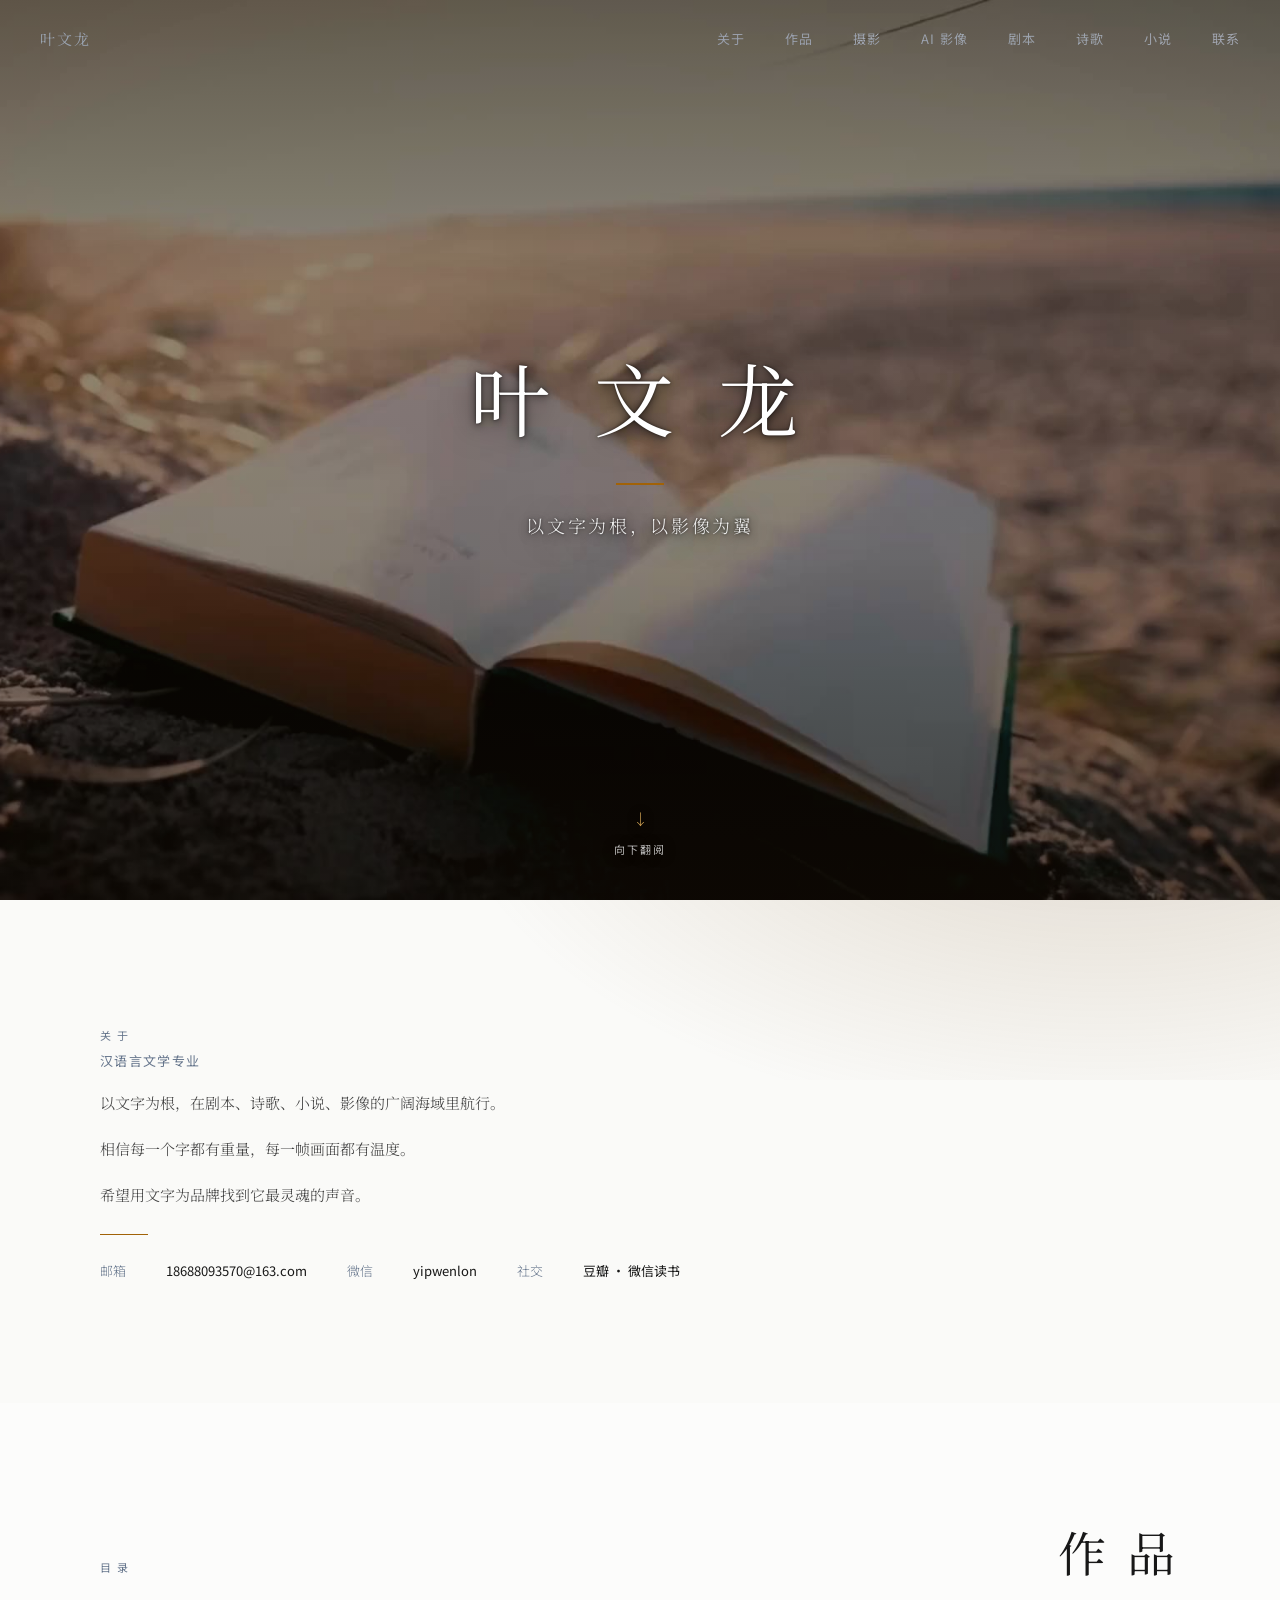
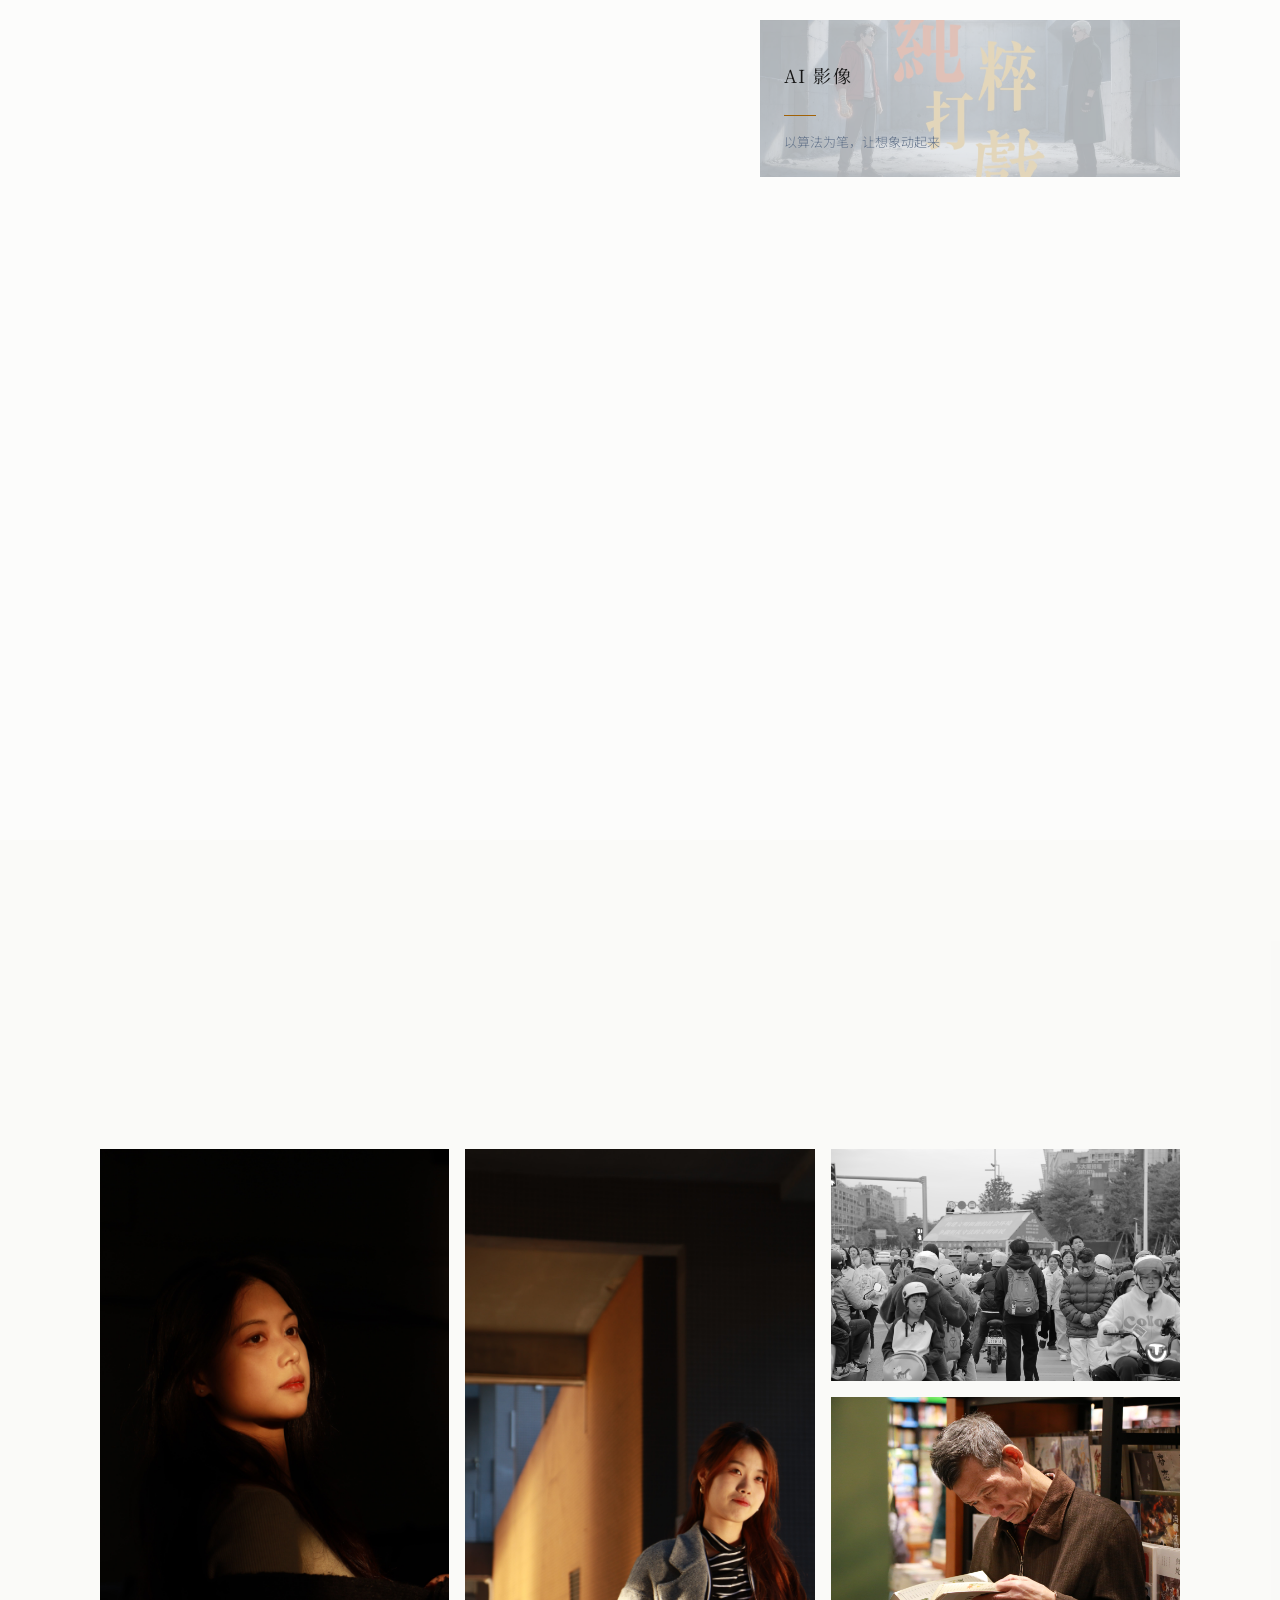
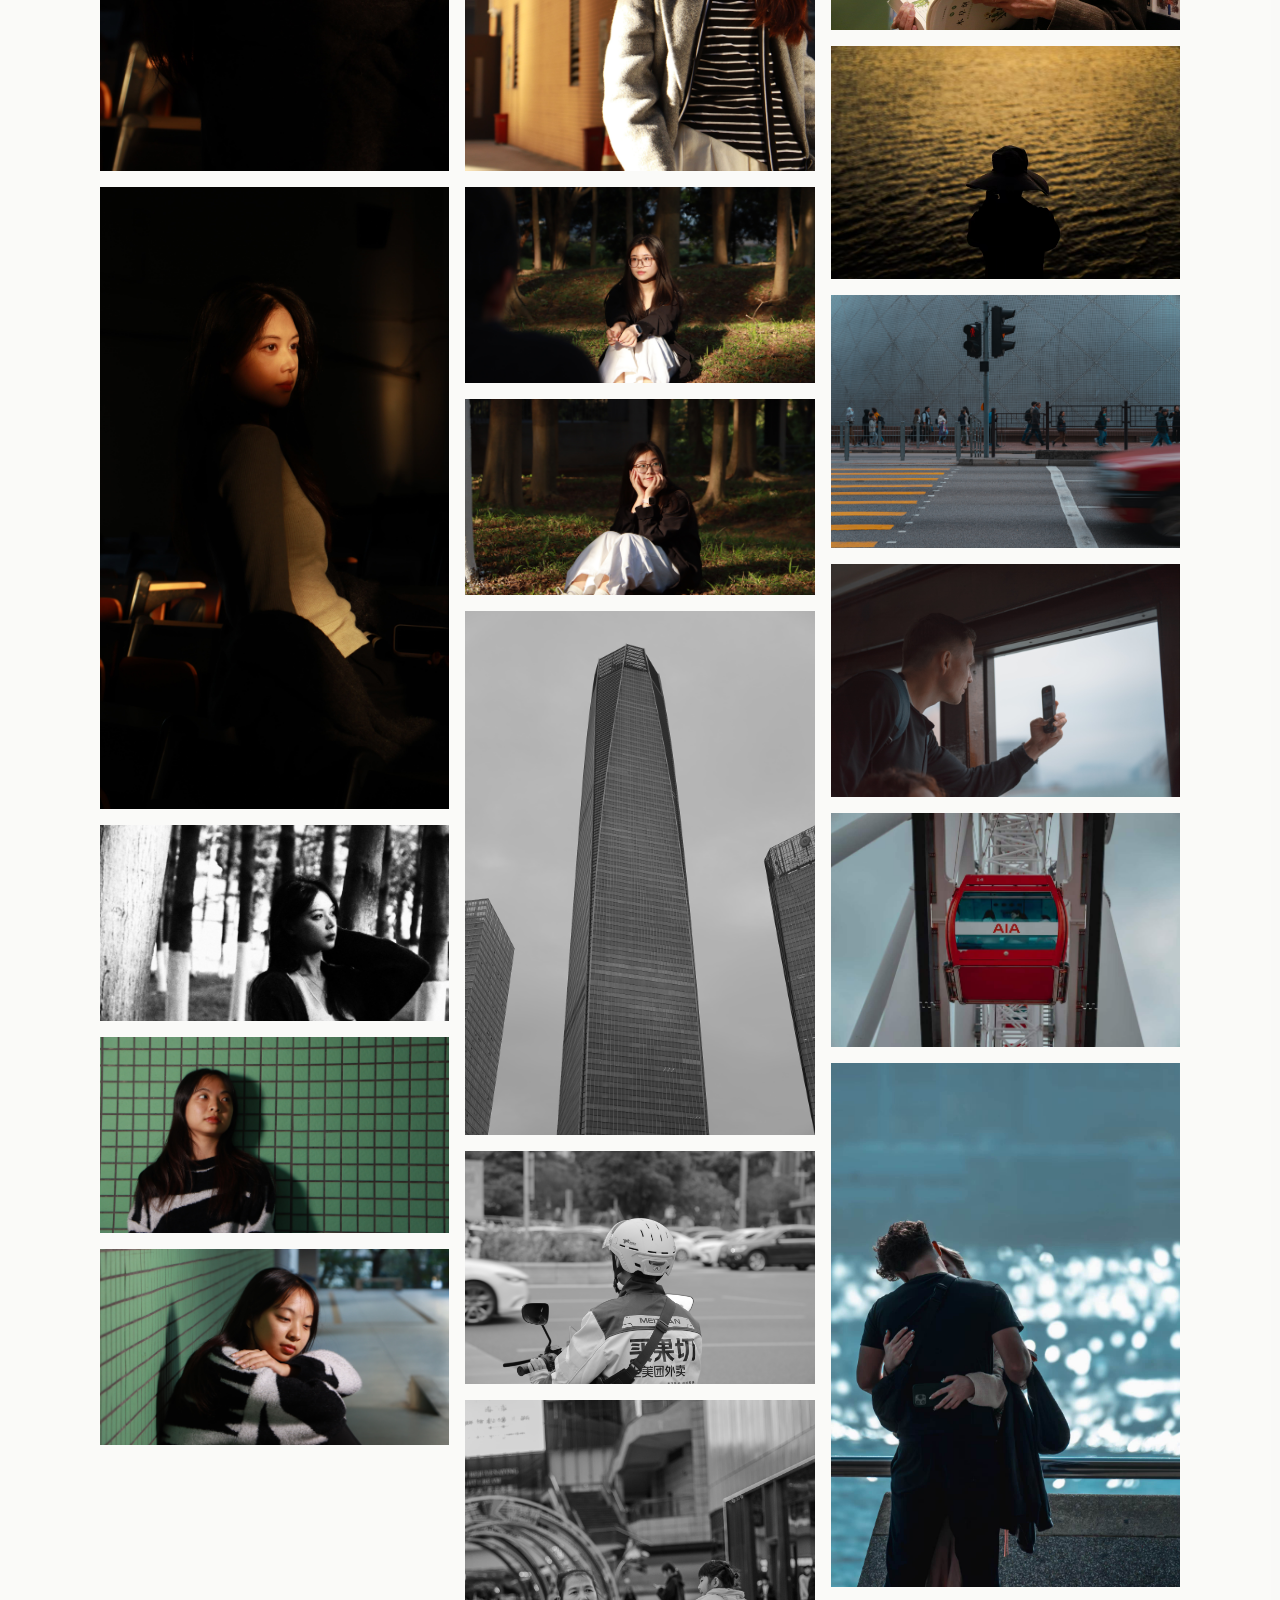
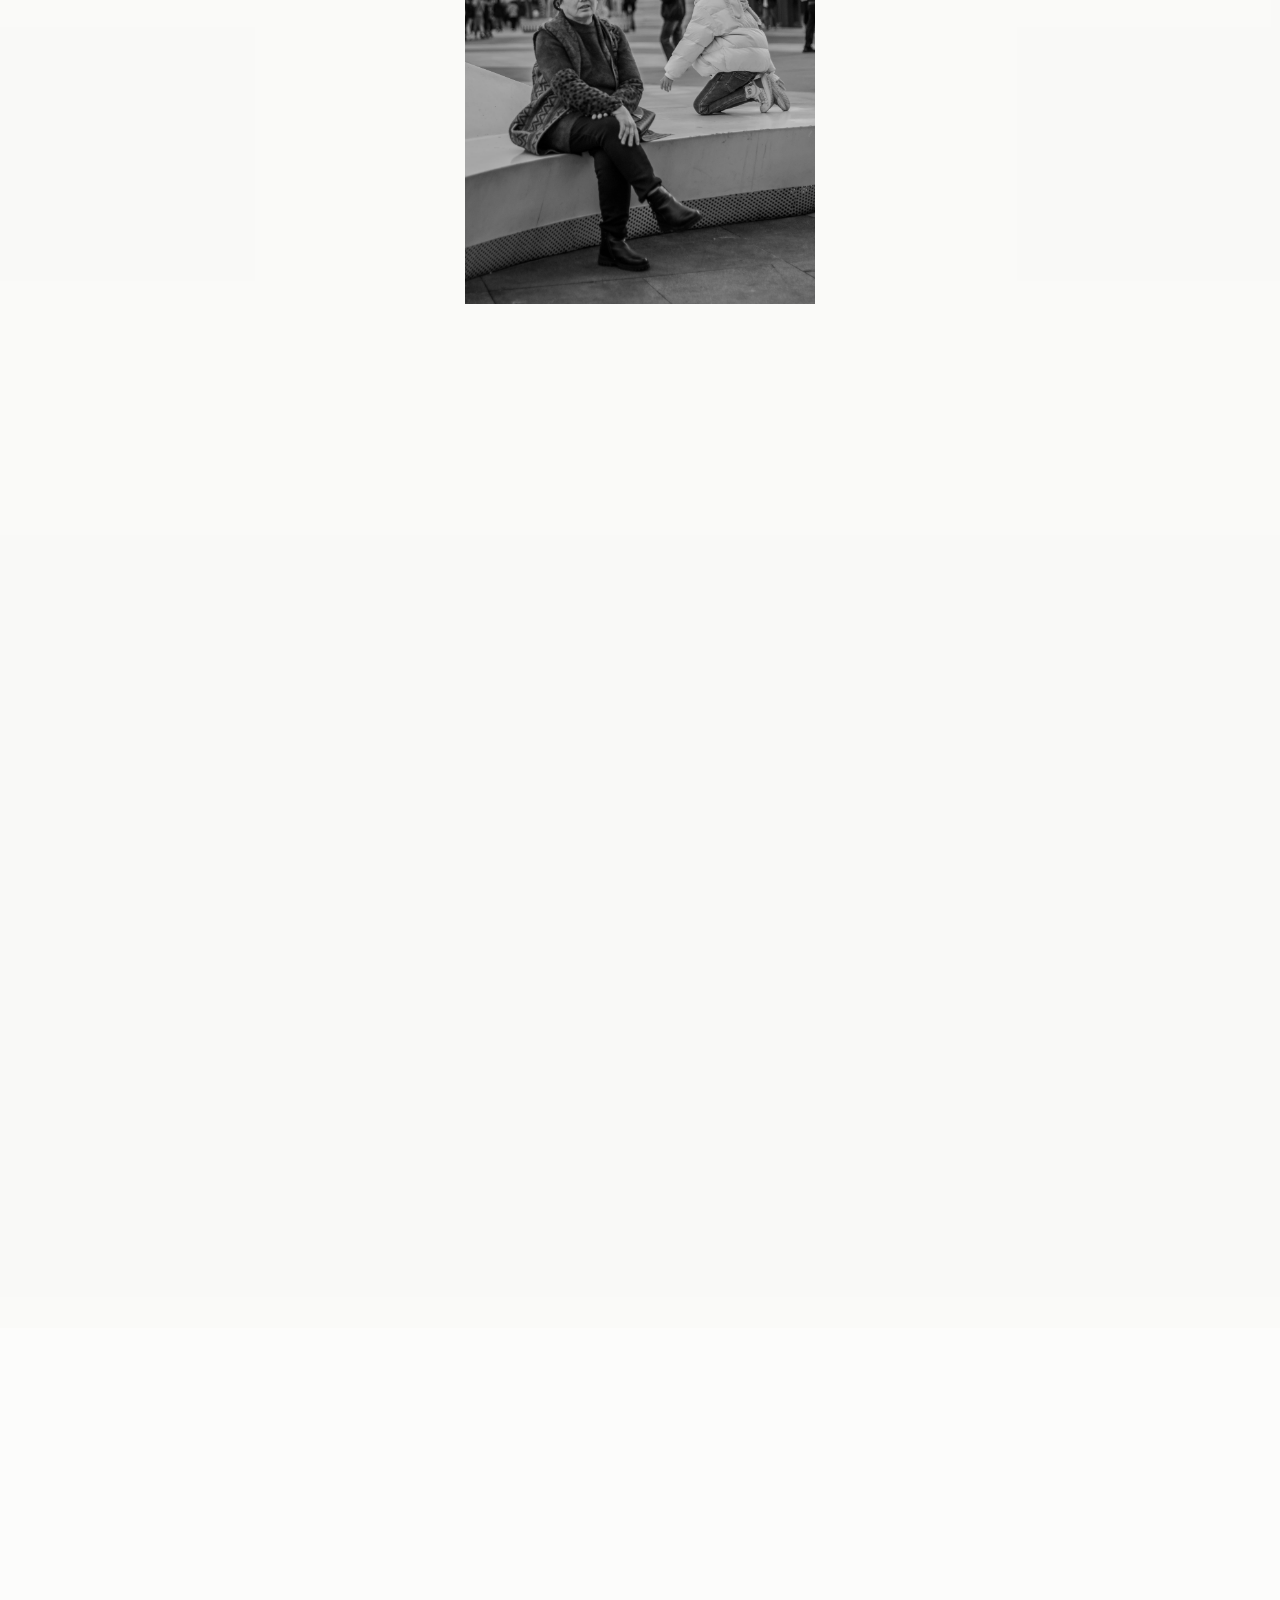
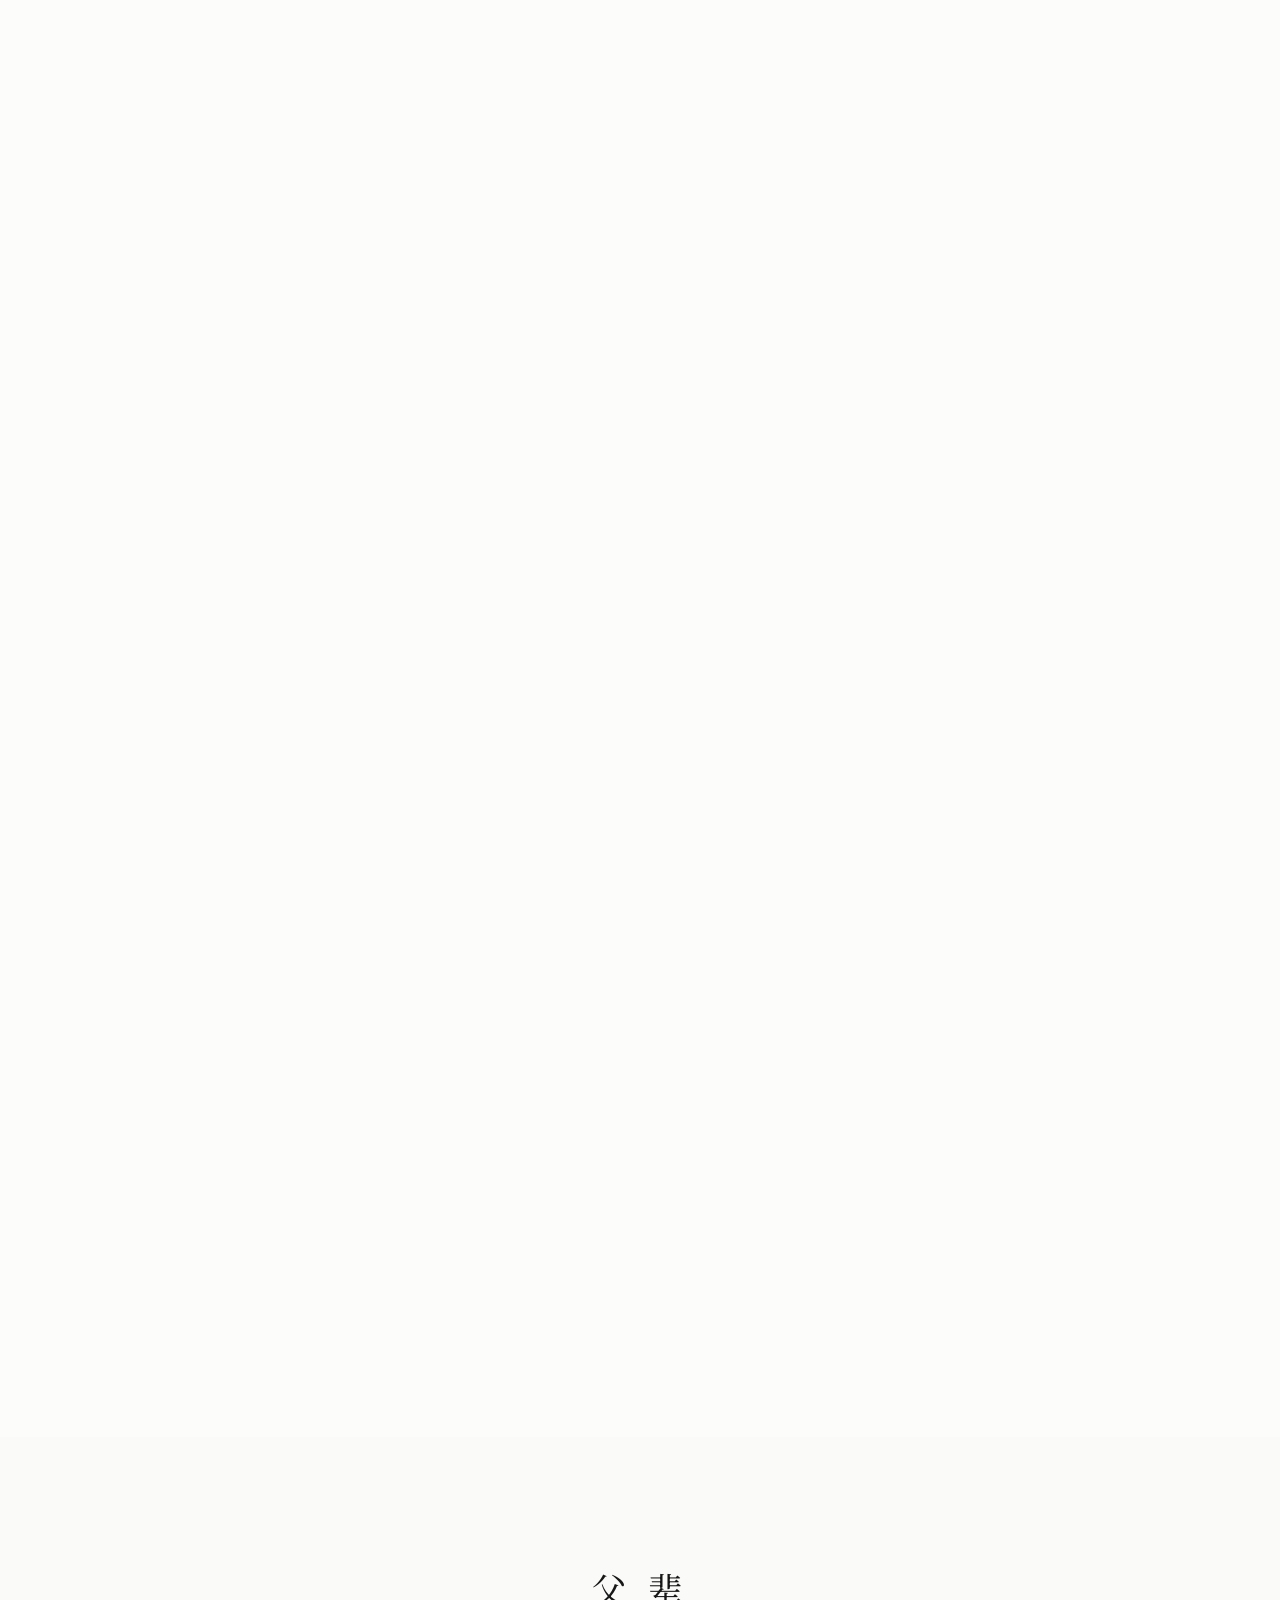
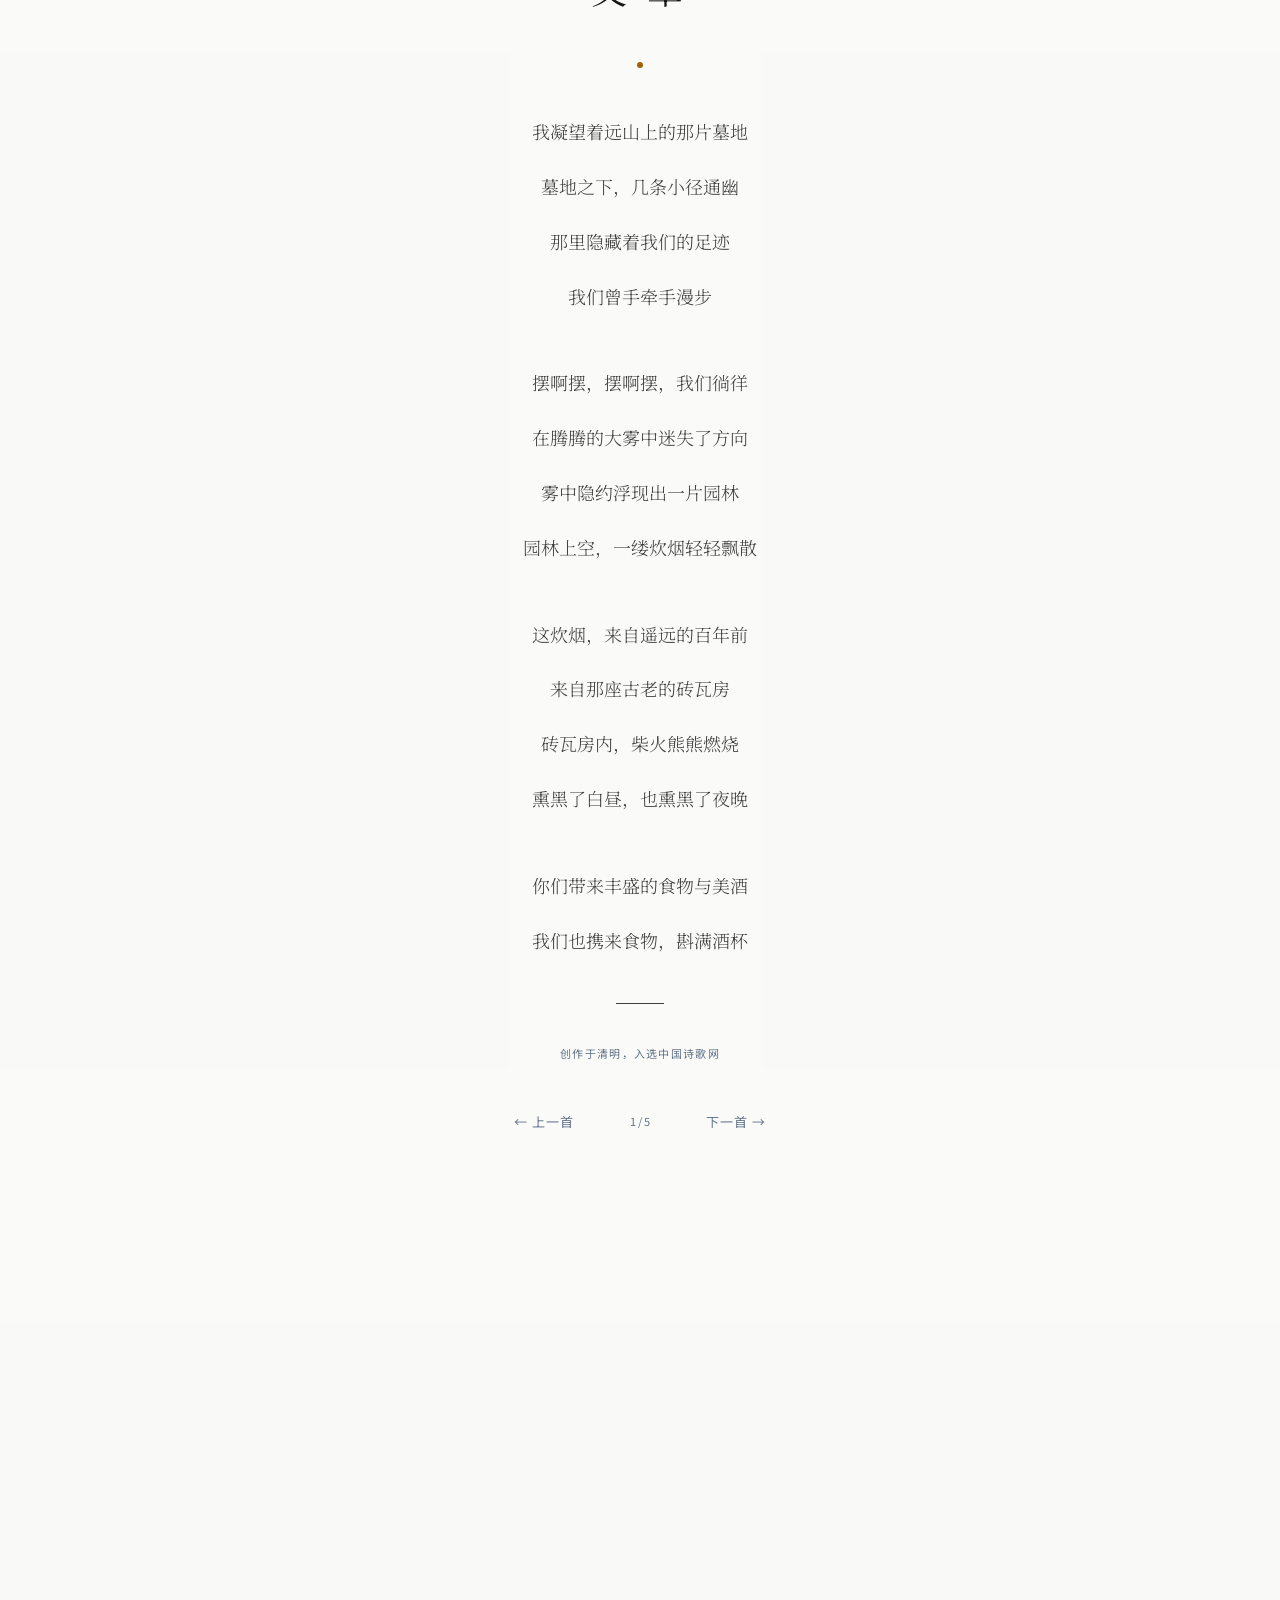
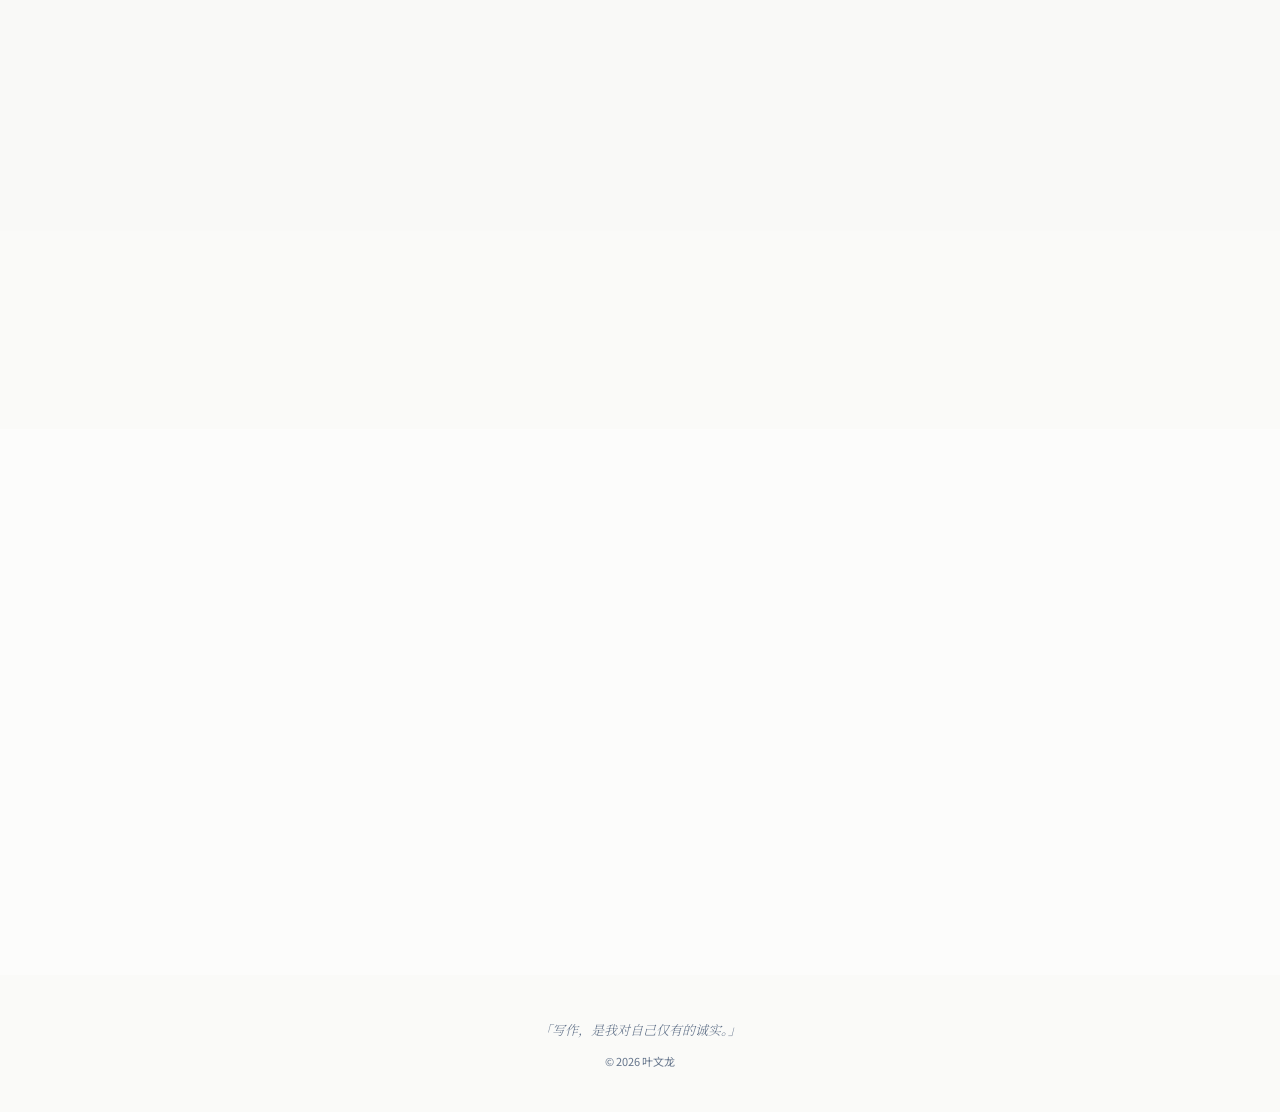
==== commit eaa5b71a: "修复首页背景视频卡顿：移除 CSS 滤镜（丢帧 31% → 3.7%）+ 视频减重 63% 根因 - .hero-video 上的 filter: brightness/saturate/contra" ====
--- a/index.html
+++ b/index.html
@@ -368,7 +368,7 @@
   <!-- ==================== 06 · Scripts Section ==================== -->
   <section id="scripts" class="section">
     <div class="section-inner">
-      <span class="section-label reveal">舞台剧本</span>
+      <span class="section-label reveal">剧本</span>
       <h2 class="section-title reveal">以冲突为镜</h2>
 
       <div class="scripts-layout">
--- a/css/style.css
+++ b/css/style.css
@@ -339,8 +339,9 @@
   object-fit: cover;
   z-index: 0;
   pointer-events: none;
-  /* 压暗画面为白色文字腾出对比度；提饱和/微提对比以补回压暗后丢掉的通透感 */
-  filter: brightness(0.64) saturate(1.30) contrast(1.05);
+  /* ⚠️ 这里不要再加 filter —— CSS 滤镜会让浏览器对每一帧视频额外跑一遍滤镜再合成，
+     实测 1080p 下丢掉 31% 的帧（视频卡顿的直接原因）。
+     压暗与调色已直接"烤"进视频文件本身（ffmpeg colorlevels + eq），画面效果一致。 */
 }
 
 /* 遮罩层：暗色，为白色文字提供对比度；顶部/底部略加强 */
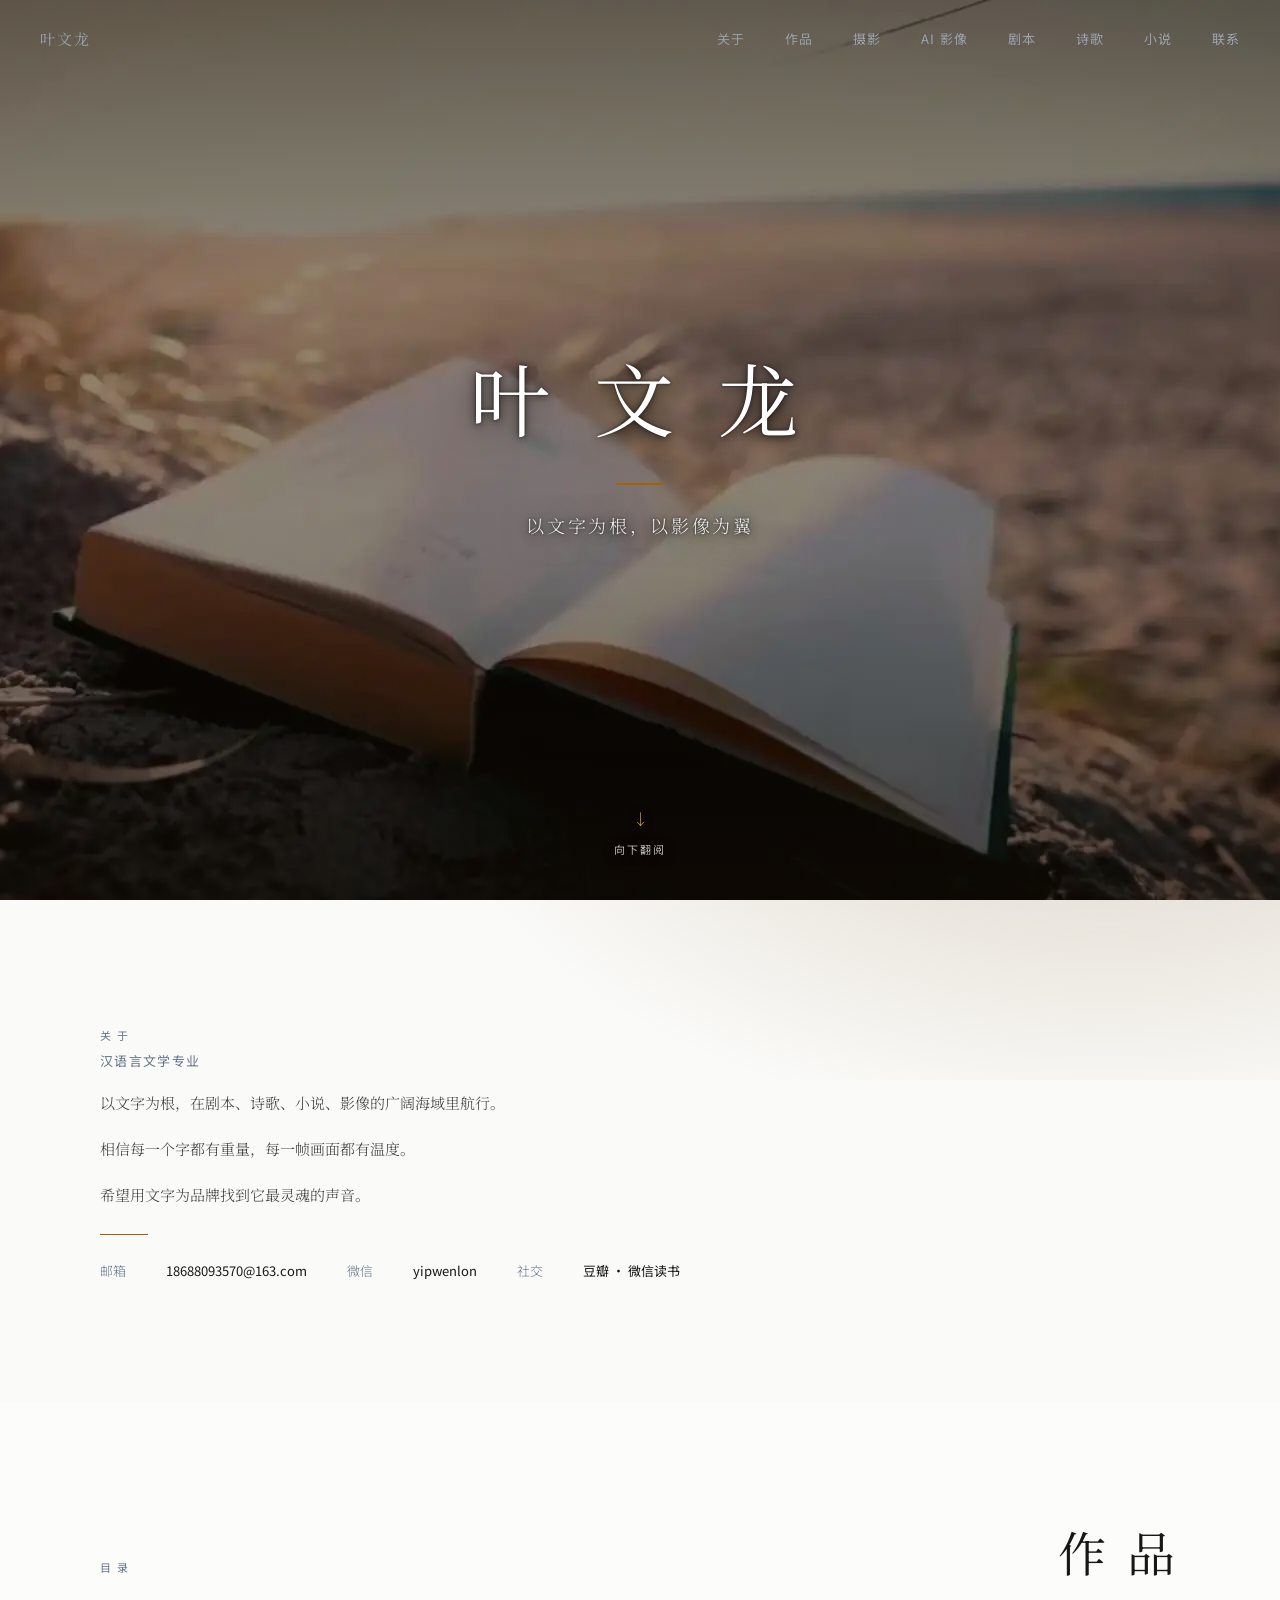
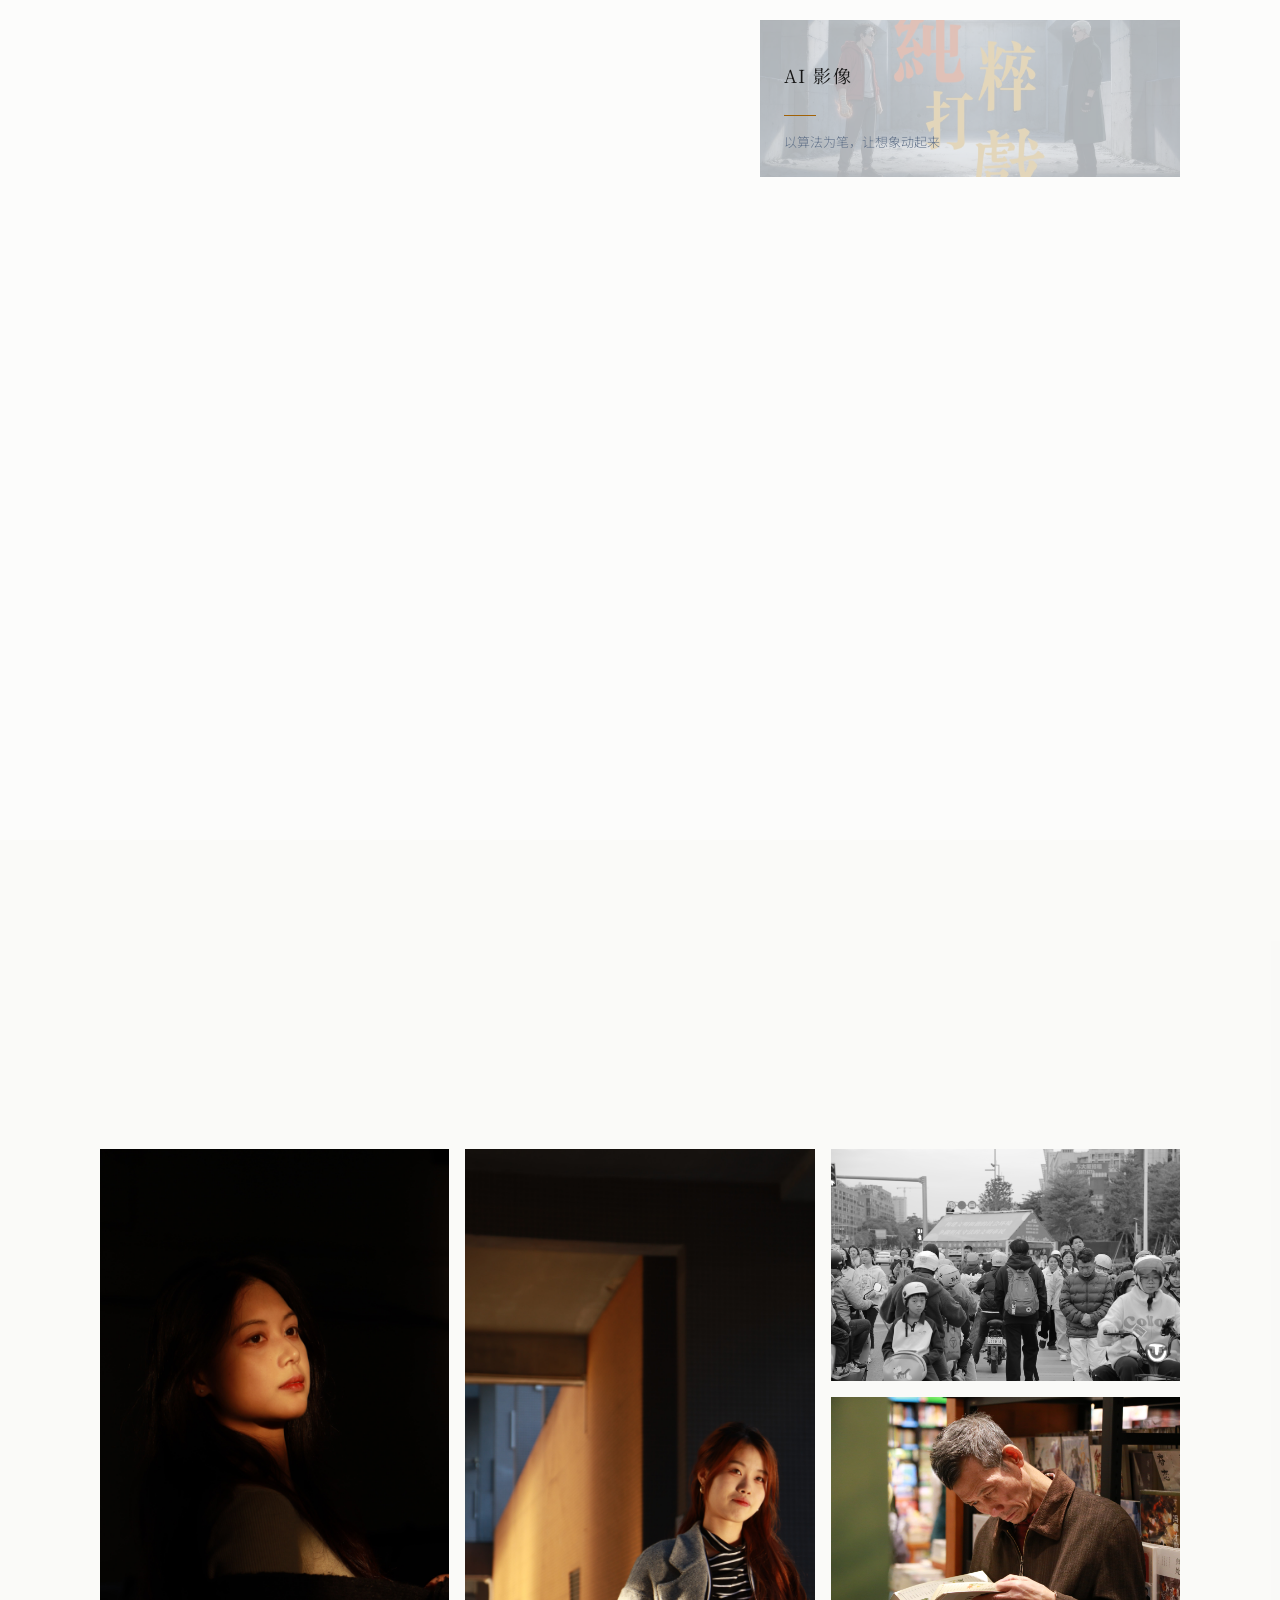
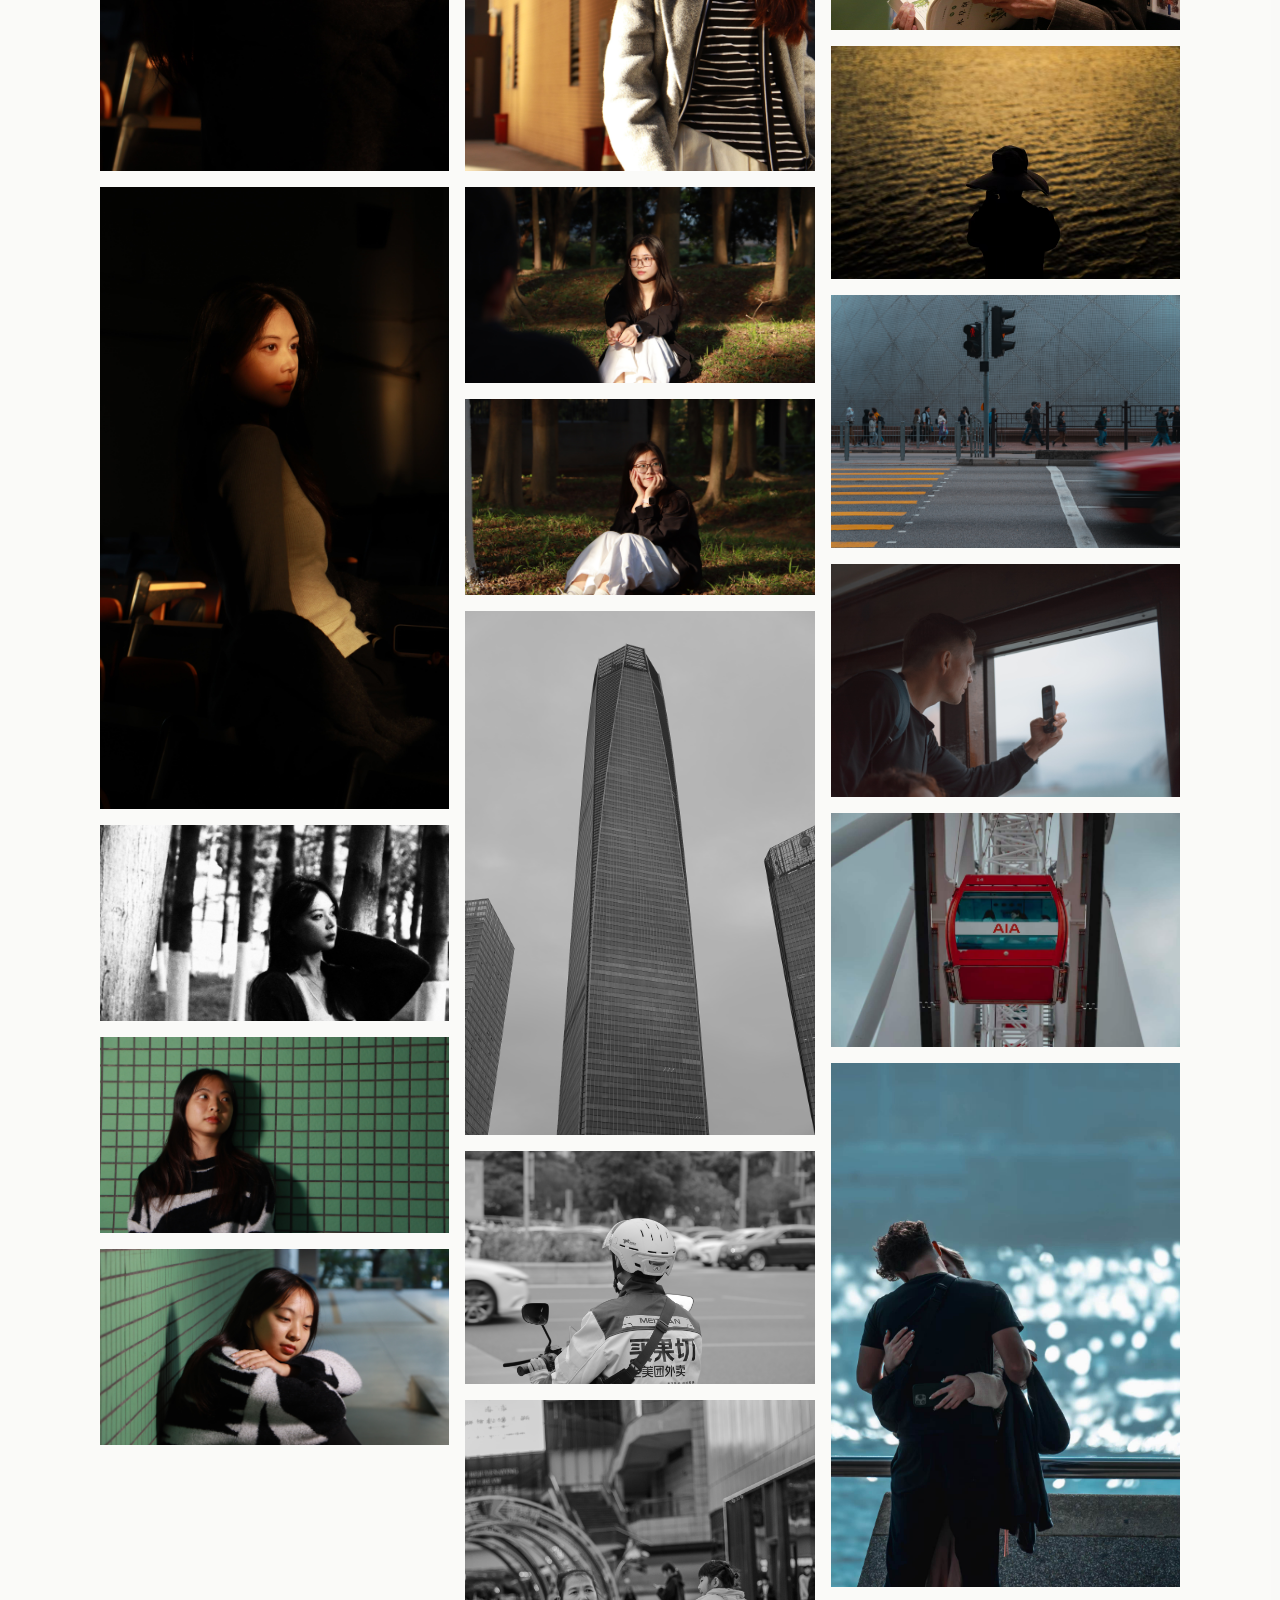
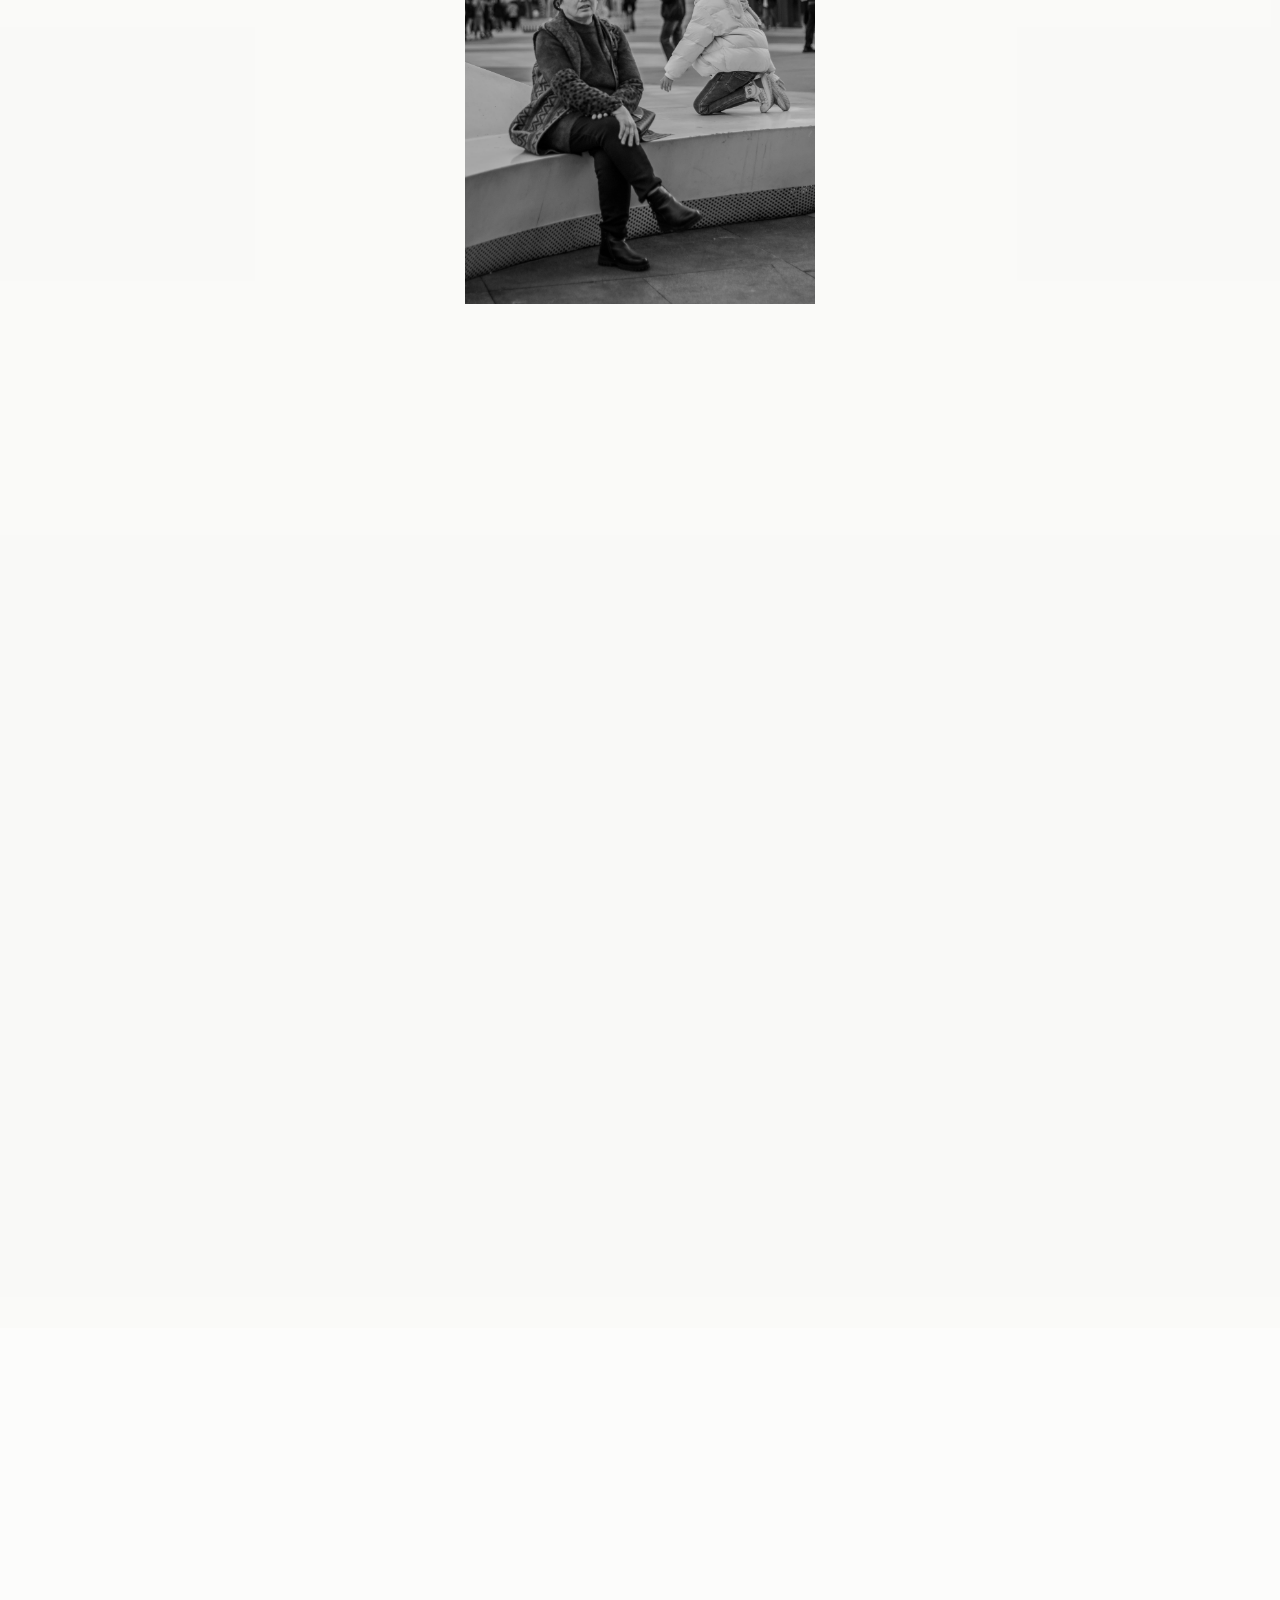
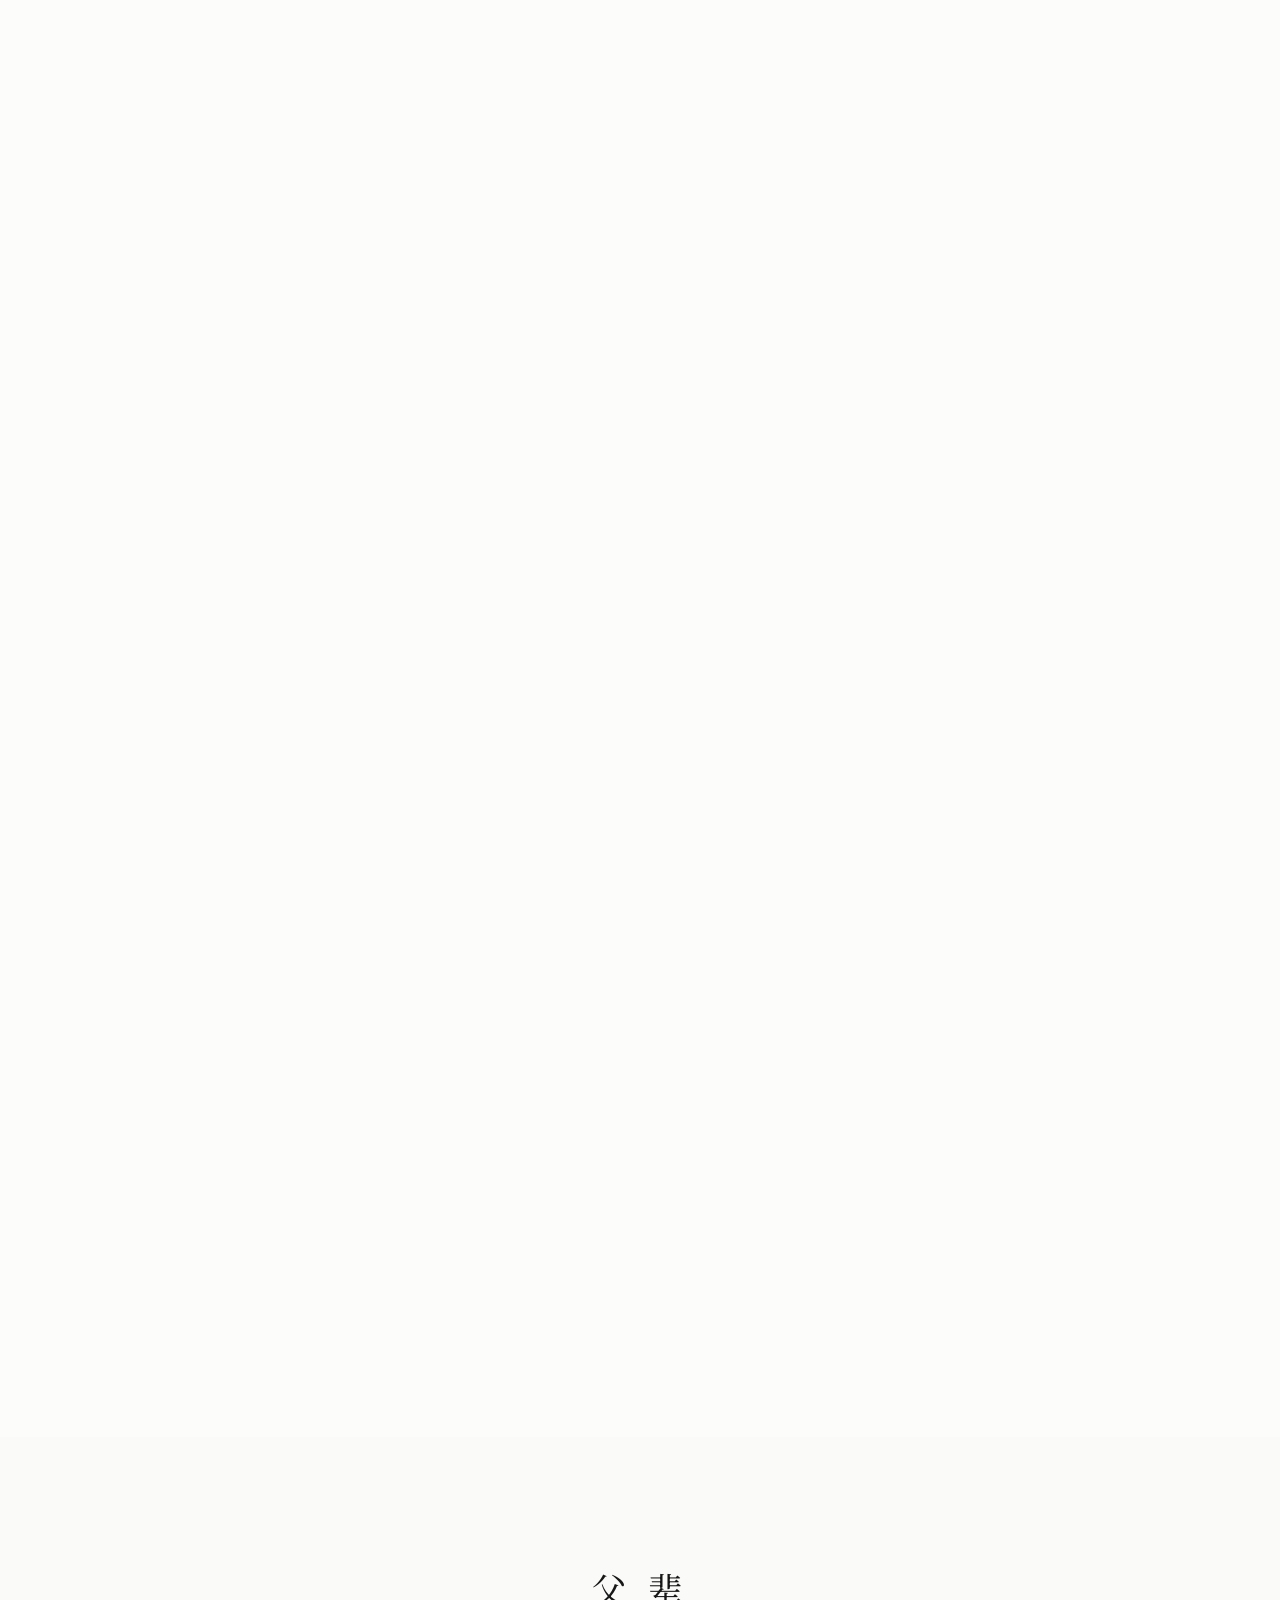
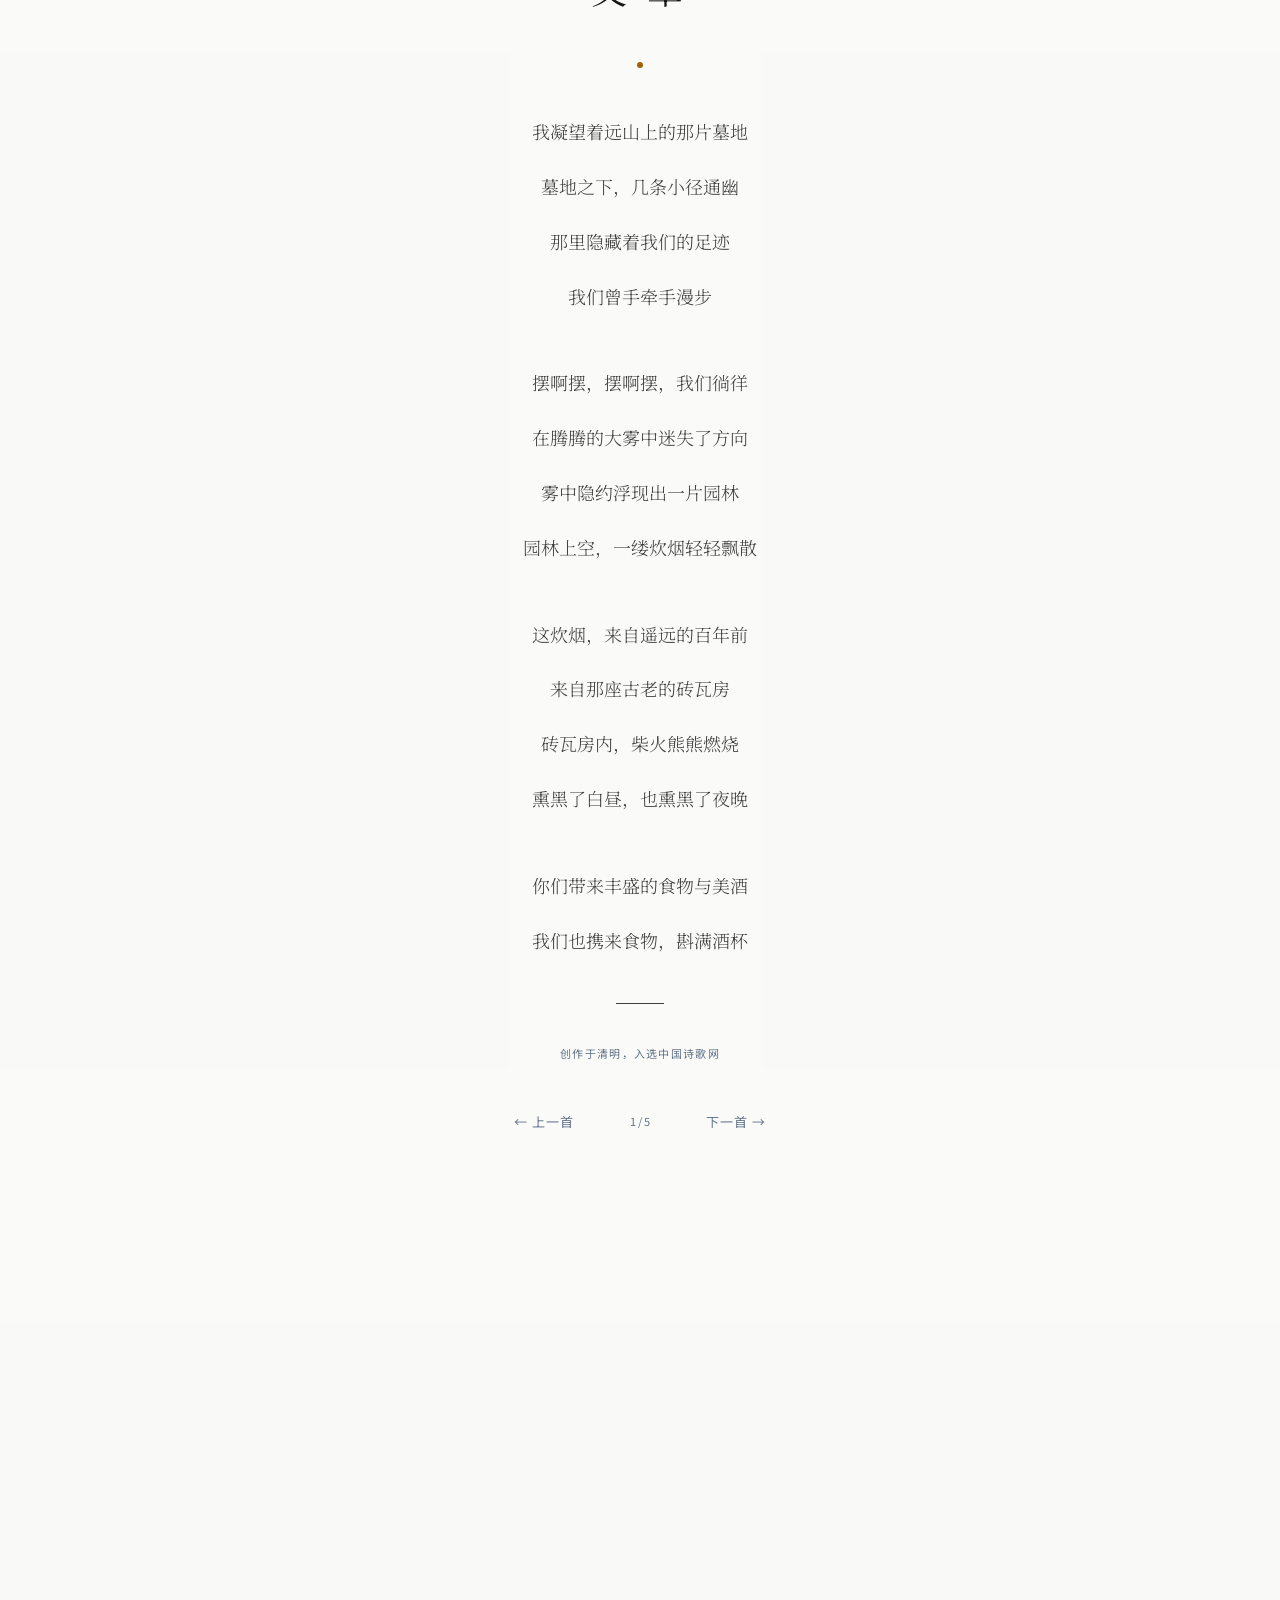
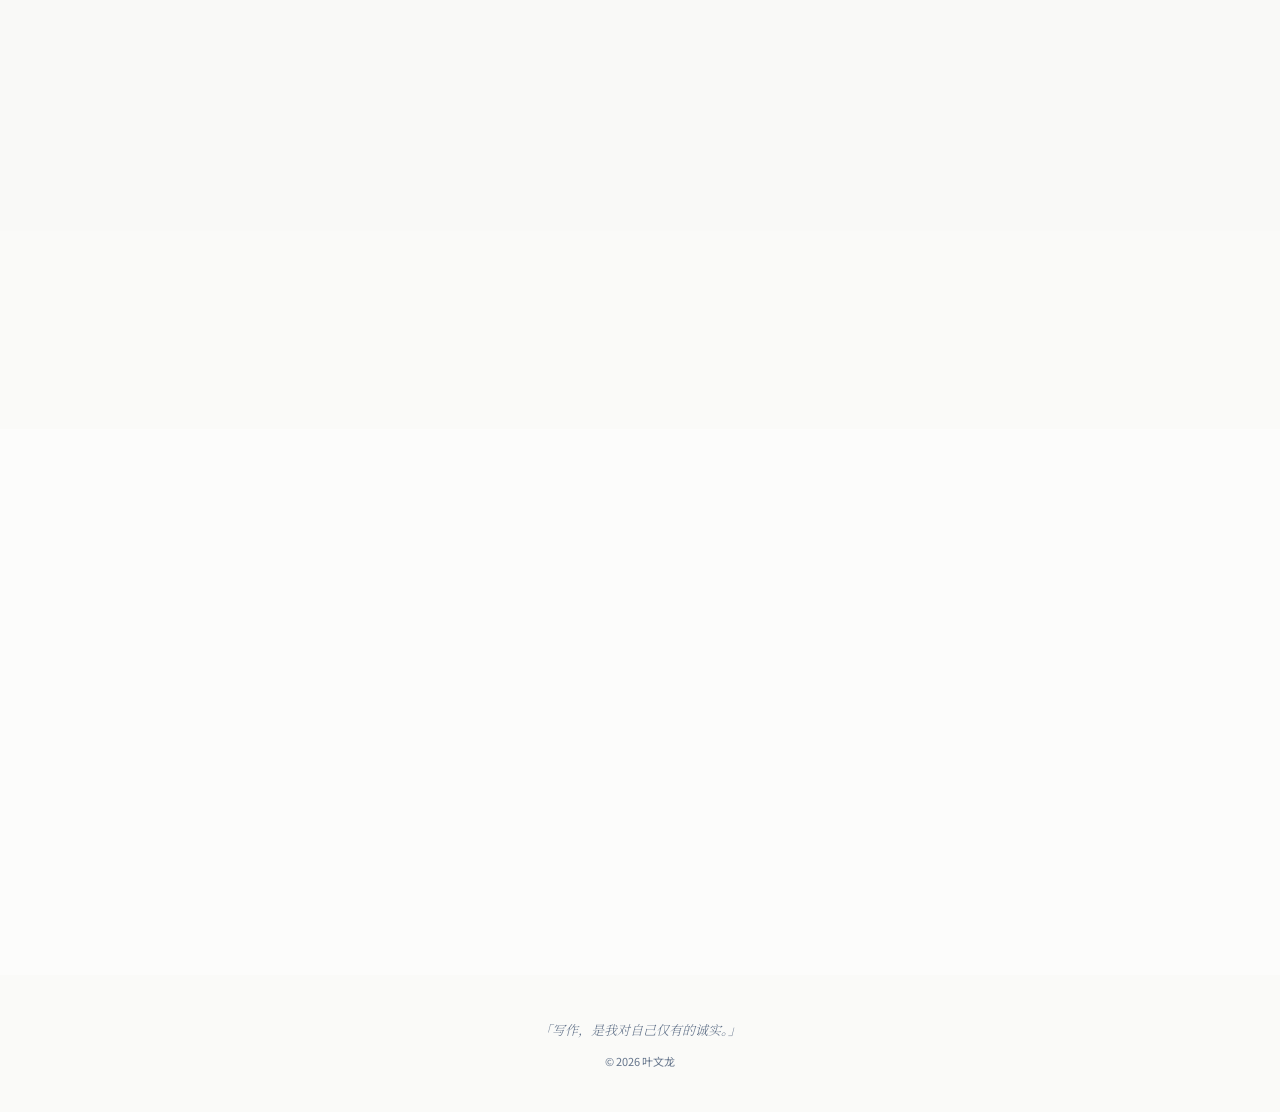
==== commit e9b59081: "首屏提速：字体改非阻塞、首帧图内联、加载屏提速、视频再减重 用户反馈「一进去视频不立刻出来、网站加载很慢」，实测后定位到四个叠加的原因：  1. 字体样式表阻塞渲染（最大元凶）    Google F" ====
--- a/index.html
+++ b/index.html
@@ -25,10 +25,23 @@
 
   <title>叶文龙 · 文案创作与内容编导作品集</title>
 
-  <!-- Fonts -->
+  <!-- Fonts
+       ⚠️ 这两行字体样式表原来是阻塞渲染的（普通 stylesheet），
+       字体服务器没回来之前整页是白屏，实测会把首屏拖到 3 秒以上。
+       改成 media="print" + onload 切回 all 的写法：不阻塞渲染，
+       先用字体栈里的系统字体画出来（macOS 上是苹方 / 宋体，观感接近），
+       字体到位后浏览器自动替换。 -->
   <link rel="preconnect" href="https://fonts.googleapis.com">
   <link rel="preconnect" href="https://fonts.gstatic.com" crossorigin>
-  <link href="https://fonts.googleapis.com/css2?family=Noto+Sans+SC:wght@300;400;500&family=Noto+Serif+SC:wght@300;400;700&display=swap" rel="stylesheet">
+  <link href="https://fonts.googleapis.com/css2?family=Noto+Sans+SC:wght@300;400;500&family=Noto+Serif+SC:wght@300;400;700&display=swap"
+        rel="stylesheet" media="print" onload="this.media='all'">
+  <noscript>
+    <link href="https://fonts.googleapis.com/css2?family=Noto+Sans+SC:wght@300;400;500&family=Noto+Serif+SC:wght@300;400;700&display=swap" rel="stylesheet">
+  </noscript>
+
+  <!-- 注意：不要给首页视频加 <link rel="preload" as="video">。
+      视频走 Range 请求，和 preload 的普通请求对不上，实测会导致视频一直 readyState=0 播不出来。
+       靠 <video preload="auto"> 自己拉就够了。 -->
 
   <!-- Styles -->
   <link rel="stylesheet" href="css/style.css">
@@ -65,10 +78,12 @@
 
   <!-- ==================== 01 · Hero Section ==================== -->
   <section id="hero" class="section">
-    <!-- 背景视频：静音自动循环播放；poster 为加载期间的占位首帧 -->
+    <!-- 背景视频：静音自动循环播放。
+         首帧图不再走 poster 属性，而是内联在 #hero 的 CSS 背景里（零网络往返，进页面即见），
+         视频没数据时该层透明，露出下面的 CSS 背景；有数据后自然盖上。 -->
     <video class="hero-video" autoplay muted loop playsinline preload="auto"
-           poster="videos/hero-bg-poster.jpg" aria-hidden="true">
-      <source src="videos/hero-bg.mp4" type="video/mp4">
+           aria-hidden="true">
+      <source src="videos/hero-bg-v2.mp4" type="video/mp4">
     </video>
     <div class="hero-overlay" aria-hidden="true"></div>
 
@@ -176,7 +191,7 @@
       <div id="photo-gallery" class="photo-gallery">
         <!-- 之间——人像系列 (8张：01-08) -->
         <div class="photo-item" data-series="portrait-between">
-          <img src="images/photography/摄影_01.jpg" width="3368" height="6000" alt="之间——人像" loading="lazy"
+          <img fetchpriority="low" src="images/photography/摄影_01.jpg" width="3368" height="6000" alt="之间——人像" loading="lazy"
                onerror="this.parentElement.style.background='linear-gradient(135deg, #2a2a2a, #1a1a1a)';">
           <div class="photo-caption">
             <p class="photo-caption-title">之间——人像 之一</p>
@@ -184,7 +199,7 @@
           </div>
         </div>
         <div class="photo-item portrait" data-series="portrait-between">
-          <img src="images/photography/摄影_02.jpg" width="3368" height="6000" alt="之间——人像" loading="lazy"
+          <img fetchpriority="low" src="images/photography/摄影_02.jpg" width="3368" height="6000" alt="之间——人像" loading="lazy"
                onerror="this.parentElement.style.background='linear-gradient(135deg, #2a2a2a, #1a1a1a)';">
           <div class="photo-caption">
             <p class="photo-caption-title">之间——人像 之二</p>
@@ -192,7 +207,7 @@
           </div>
         </div>
         <div class="photo-item" data-series="portrait-between">
-          <img src="images/photography/摄影_03.jpg" width="6000" height="3368" alt="之间——人像" loading="lazy"
+          <img fetchpriority="low" src="images/photography/摄影_03.jpg" width="6000" height="3368" alt="之间——人像" loading="lazy"
                onerror="this.parentElement.style.background='linear-gradient(135deg, #2a2a2a, #1a1a1a)';">
           <div class="photo-caption">
             <p class="photo-caption-title">之间——人像 之三</p>
@@ -200,7 +215,7 @@
           </div>
         </div>
         <div class="photo-item wide" data-series="portrait-between">
-          <img src="images/photography/摄影_04.jpg" width="6000" height="3368" alt="之间——人像" loading="lazy"
+          <img fetchpriority="low" src="images/photography/摄影_04.jpg" width="6000" height="3368" alt="之间——人像" loading="lazy"
                onerror="this.parentElement.style.background='linear-gradient(135deg, #2a2a2a, #1a1a1a)';">
           <div class="photo-caption">
             <p class="photo-caption-title">之间——人像 之四</p>
@@ -208,7 +223,7 @@
           </div>
         </div>
         <div class="photo-item portrait" data-series="portrait-between">
-          <img src="images/photography/摄影_05.jpg" width="6000" height="3368" alt="之间——人像" loading="lazy"
+          <img fetchpriority="low" src="images/photography/摄影_05.jpg" width="6000" height="3368" alt="之间——人像" loading="lazy"
                onerror="this.parentElement.style.background='linear-gradient(135deg, #2a2a2a, #1a1a1a)';">
           <div class="photo-caption">
             <p class="photo-caption-title">之间——人像 之五</p>
@@ -216,7 +231,7 @@
           </div>
         </div>
         <div class="photo-item" data-series="portrait-between">
-          <img src="images/photography/摄影_06.jpg" width="3368" height="6000" alt="之间——人像" loading="lazy"
+          <img fetchpriority="low" src="images/photography/摄影_06.jpg" width="3368" height="6000" alt="之间——人像" loading="lazy"
                onerror="this.parentElement.style.background='linear-gradient(135deg, #2a2a2a, #1a1a1a)';">
           <div class="photo-caption">
             <p class="photo-caption-title">之间——人像 之六</p>
@@ -224,7 +239,7 @@
           </div>
         </div>
         <div class="photo-item wide" data-series="portrait-between">
-          <img src="images/photography/摄影_07.jpg" width="6000" height="3368" alt="之间——人像" loading="lazy"
+          <img fetchpriority="low" src="images/photography/摄影_07.jpg" width="6000" height="3368" alt="之间——人像" loading="lazy"
                onerror="this.parentElement.style.background='linear-gradient(135deg, #2a2a2a, #1a1a1a)';">
           <div class="photo-caption">
             <p class="photo-caption-title">之间——人像 之七</p>
@@ -232,7 +247,7 @@
           </div>
         </div>
         <div class="photo-item portrait" data-series="portrait-between">
-          <img src="images/photography/摄影_08.jpg" width="6000" height="3368" alt="之间——人像" loading="lazy"
+          <img fetchpriority="low" src="images/photography/摄影_08.jpg" width="6000" height="3368" alt="之间——人像" loading="lazy"
                onerror="this.parentElement.style.background='linear-gradient(135deg, #2a2a2a, #1a1a1a)';">
           <div class="photo-caption">
             <p class="photo-caption-title">之间——人像 之八</p>
@@ -242,7 +257,7 @@
 
         <!-- 城市切片——街拍系列 (8张：09-16) -->
         <div class="photo-item" data-series="city-slice">
-          <img src="images/photography/摄影_09.jpg" width="3648" height="5472" alt="城市切片——街拍" loading="lazy"
+          <img fetchpriority="low" src="images/photography/摄影_09.jpg" width="3648" height="5472" alt="城市切片——街拍" loading="lazy"
                onerror="this.parentElement.style.background='linear-gradient(135deg, #3a3020, #2a2010)';">
           <div class="photo-caption">
             <p class="photo-caption-title">城市切片 之一</p>
@@ -250,7 +265,7 @@
           </div>
         </div>
         <div class="photo-item wide" data-series="city-slice">
-          <img src="images/photography/摄影_10.jpg" width="5472" height="3648" alt="城市切片——街拍" loading="lazy"
+          <img fetchpriority="low" src="images/photography/摄影_10.jpg" width="5472" height="3648" alt="城市切片——街拍" loading="lazy"
                onerror="this.parentElement.style.background='linear-gradient(135deg, #3a3020, #2a2010)';">
           <div class="photo-caption">
             <p class="photo-caption-title">城市切片 之二</p>
@@ -258,7 +273,7 @@
           </div>
         </div>
         <div class="photo-item" data-series="city-slice">
-          <img src="images/photography/摄影_11.jpg" width="2164" height="3123" alt="城市切片——街拍" loading="lazy"
+          <img fetchpriority="low" src="images/photography/摄影_11.jpg" width="2164" height="3123" alt="城市切片——街拍" loading="lazy"
                onerror="this.parentElement.style.background='linear-gradient(135deg, #3a3020, #2a2010)';">
           <div class="photo-caption">
             <p class="photo-caption-title">城市切片 之三</p>
@@ -266,7 +281,7 @@
           </div>
         </div>
         <div class="photo-item portrait" data-series="city-slice">
-          <img src="images/photography/摄影_12.jpg" width="5472" height="3648" alt="城市切片——街拍" loading="lazy"
+          <img fetchpriority="low" src="images/photography/摄影_12.jpg" width="5472" height="3648" alt="城市切片——街拍" loading="lazy"
                onerror="this.parentElement.style.background='linear-gradient(135deg, #3a3020, #2a2010)';">
           <div class="photo-caption">
             <p class="photo-caption-title">城市切片 之四</p>
@@ -274,7 +289,7 @@
           </div>
         </div>
         <div class="photo-item wide" data-series="city-slice">
-          <img src="images/photography/摄影_13.jpg" width="5472" height="3648" alt="城市切片——街拍" loading="lazy"
+          <img fetchpriority="low" src="images/photography/摄影_13.jpg" width="5472" height="3648" alt="城市切片——街拍" loading="lazy"
                onerror="this.parentElement.style.background='linear-gradient(135deg, #3a3020, #2a2010)';">
           <div class="photo-caption">
             <p class="photo-caption-title">城市切片 之五</p>
@@ -282,7 +297,7 @@
           </div>
         </div>
         <div class="photo-item" data-series="city-slice">
-          <img src="images/photography/摄影_14.jpg" width="1280" height="854" alt="城市切片——街拍" loading="lazy"
+          <img fetchpriority="low" src="images/photography/摄影_14.jpg" width="1280" height="854" alt="城市切片——街拍" loading="lazy"
                onerror="this.parentElement.style.background='linear-gradient(135deg, #3a3020, #2a2010)';">
           <div class="photo-caption">
             <p class="photo-caption-title">城市切片 之六</p>
@@ -290,7 +305,7 @@
           </div>
         </div>
         <div class="photo-item portrait" data-series="city-slice">
-          <img src="images/photography/摄影_15.jpg" width="6783" height="4912" alt="城市切片——街拍" loading="lazy"
+          <img fetchpriority="low" src="images/photography/摄影_15.jpg" width="6783" height="4912" alt="城市切片——街拍" loading="lazy"
                onerror="this.parentElement.style.background='linear-gradient(135deg, #3a3020, #2a2010)';">
           <div class="photo-caption">
             <p class="photo-caption-title">城市切片 之七</p>
@@ -298,7 +313,7 @@
           </div>
         </div>
         <div class="photo-item" data-series="city-slice">
-          <img src="images/photography/摄影_16.jpg" width="7360" height="4912" alt="城市切片——街拍" loading="lazy"
+          <img fetchpriority="low" src="images/photography/摄影_16.jpg" width="7360" height="4912" alt="城市切片——街拍" loading="lazy"
                onerror="this.parentElement.style.background='linear-gradient(135deg, #3a3020, #2a2010)';">
           <div class="photo-caption">
             <p class="photo-caption-title">城市切片 之八</p>
@@ -306,7 +321,7 @@
           </div>
         </div>
         <div class="photo-item wide" data-series="city-slice">
-          <img src="images/photography/摄影_17.jpg" width="1438" height="960" alt="城市切片——街拍" loading="lazy"
+          <img fetchpriority="low" src="images/photography/摄影_17.jpg" width="1438" height="960" alt="城市切片——街拍" loading="lazy"
                onerror="this.parentElement.style.background='linear-gradient(135deg, #3a3020, #2a2010)';">
           <div class="photo-caption">
             <p class="photo-caption-title">城市切片 之九</p>
@@ -314,7 +329,7 @@
           </div>
         </div>
         <div class="photo-item portrait" data-series="city-slice">
-          <img src="images/photography/摄影_18.jpg" width="1920" height="2880" alt="城市切片——街拍" loading="lazy"
+          <img fetchpriority="low" src="images/photography/摄影_18.jpg" width="1920" height="2880" alt="城市切片——街拍" loading="lazy"
                onerror="this.parentElement.style.background='linear-gradient(135deg, #3a3020, #2a2010)';">
           <div class="photo-caption">
             <p class="photo-caption-title">城市切片 之十</p>
@@ -346,7 +361,7 @@
       <div id="ai-video-grid" class="ai-video-grid">
         <article class="ai-video-card reveal" data-src="videos/ai-anime-1.mp4" data-poster="images/ai-anime-1-cover.jpg">
           <div class="ai-video-thumb">
-            <img src="images/ai-anime-1-cover.jpg" width="1280" height="720" alt="纯粹打戏 封面" loading="lazy">
+            <img fetchpriority="low" src="images/ai-anime-1-cover.jpg" width="1280" height="720" alt="纯粹打戏 封面" loading="lazy">
             <span class="ai-video-play" aria-hidden="true"></span>
           </div>
           <h3 class="ai-video-title">纯粹打戏</h3>
@@ -873,7 +888,7 @@
           <a href="assets/resume.pdf" class="btn-resume" target="_blank" download>下载简历</a>
 
           <div class="contact-qr">
-            <img src="images/wechat-qr.png" width="820" height="1216" alt="微信二维码"
+            <img loading="lazy" fetchpriority="low" src="images/wechat-qr.png" width="820" height="1216" alt="微信二维码"
                  onerror="this.style.display='none'; this.nextElementSibling.textContent='（请替换为你的微信二维码）';">
             <p class="contact-qr-text">扫码添加微信</p>
           </div>
--- a/css/style.css
+++ b/css/style.css
@@ -172,7 +172,7 @@
   display: flex;
   align-items: center;
   justify-content: center;
-  transition: opacity 0.8s var(--ease-out-expo), visibility 0.8s;
+  transition: opacity 0.45s var(--ease-out-expo), visibility 0.45s;
 }
 
 #loader.hidden {
@@ -325,7 +325,10 @@
   align-items: center;
   justify-content: center;
   /* 视频加载前 / 降级时显示首帧静态图，避免白屏 */
-  background: var(--color-bg) url('../videos/hero-bg-poster.jpg') center / cover no-repeat;
+  /* 首帧图内联为 data URI：省掉一次网络往返。
+     你的 TTFB 有 0.6~1.8 秒，往返比文件大小贵得多。
+     游客一进页面就能看到画面，视频随后淡入。 */
+  background: var(--color-bg) url("[data-uri]") center / cover no-repeat;
   padding: var(--spacing-xxl) var(--spacing-lg);
   overflow: hidden;
 }
@@ -337,6 +340,7 @@
   width: 100%;
   height: 100%;
   object-fit: cover;
+  background: transparent;
   z-index: 0;
   pointer-events: none;
   /* ⚠️ 这里不要再加 filter —— CSS 滤镜会让浏览器对每一帧视频额外跑一遍滤镜再合成，
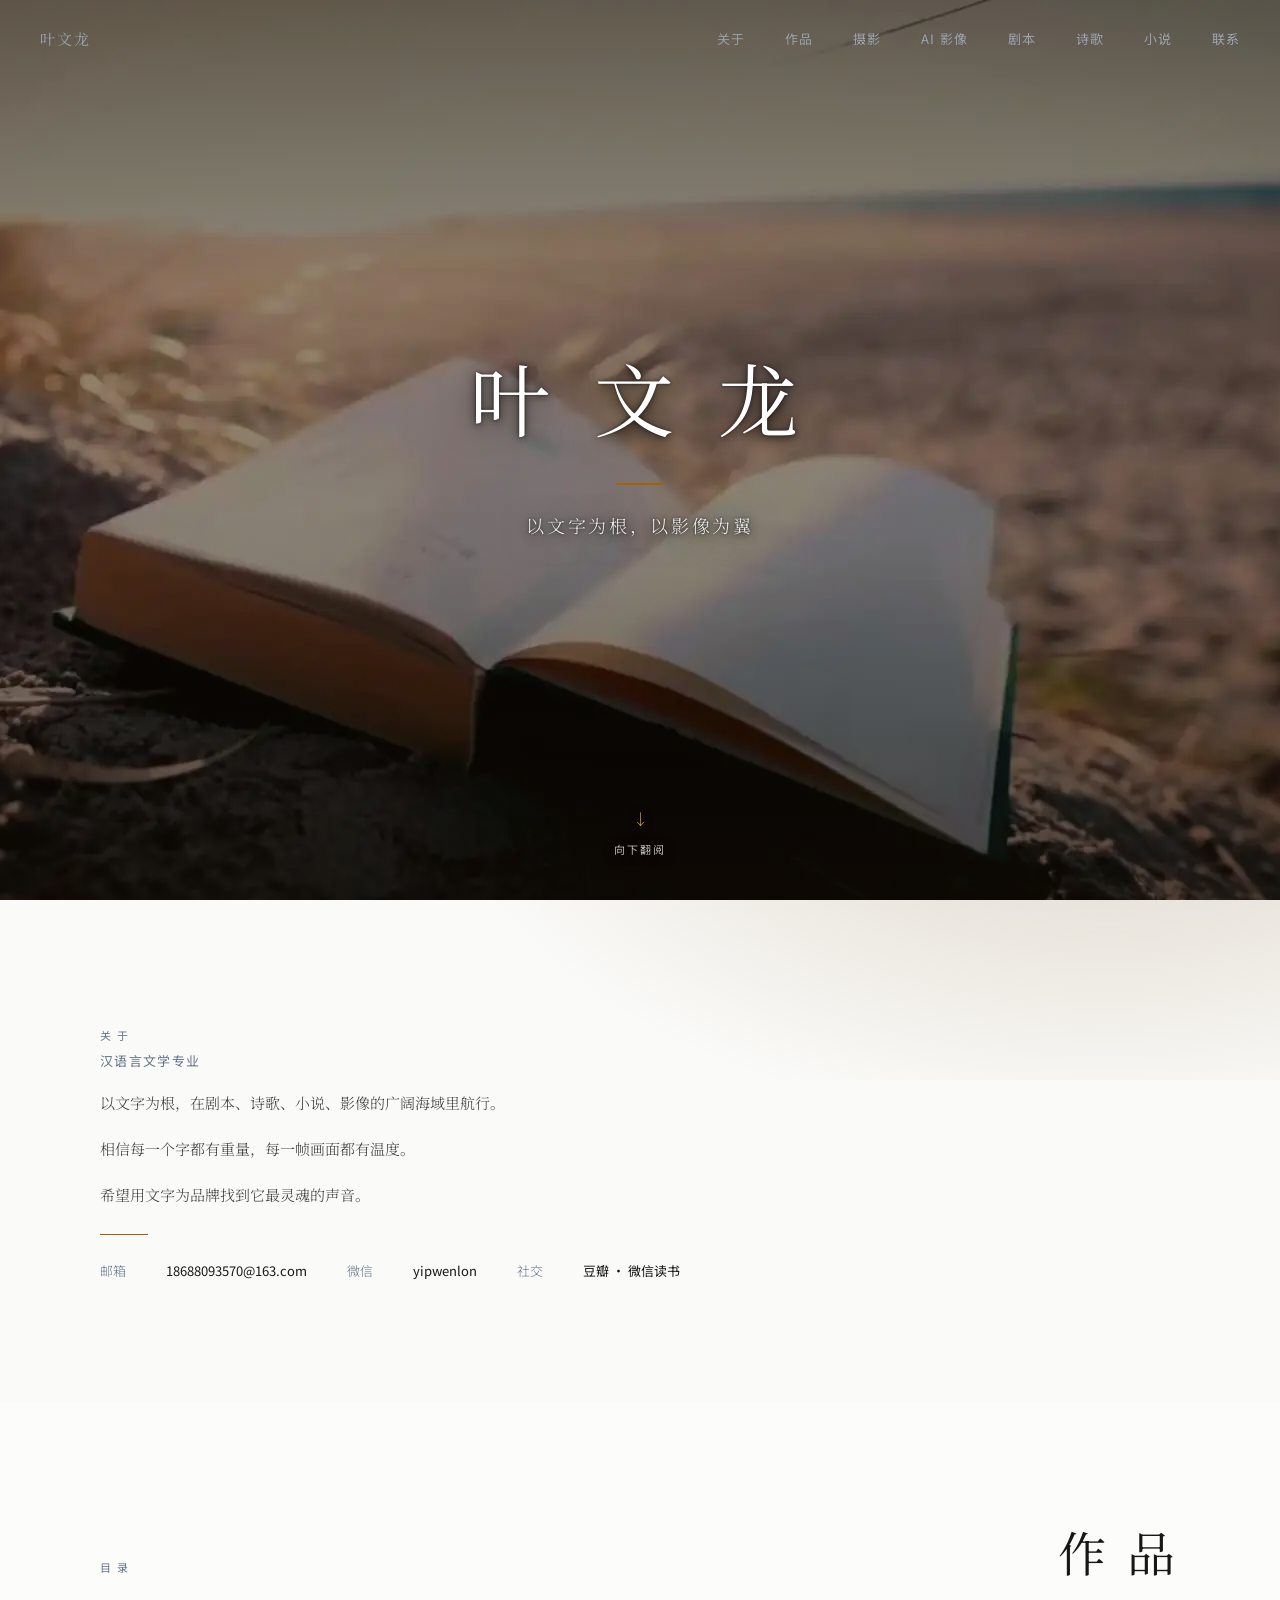
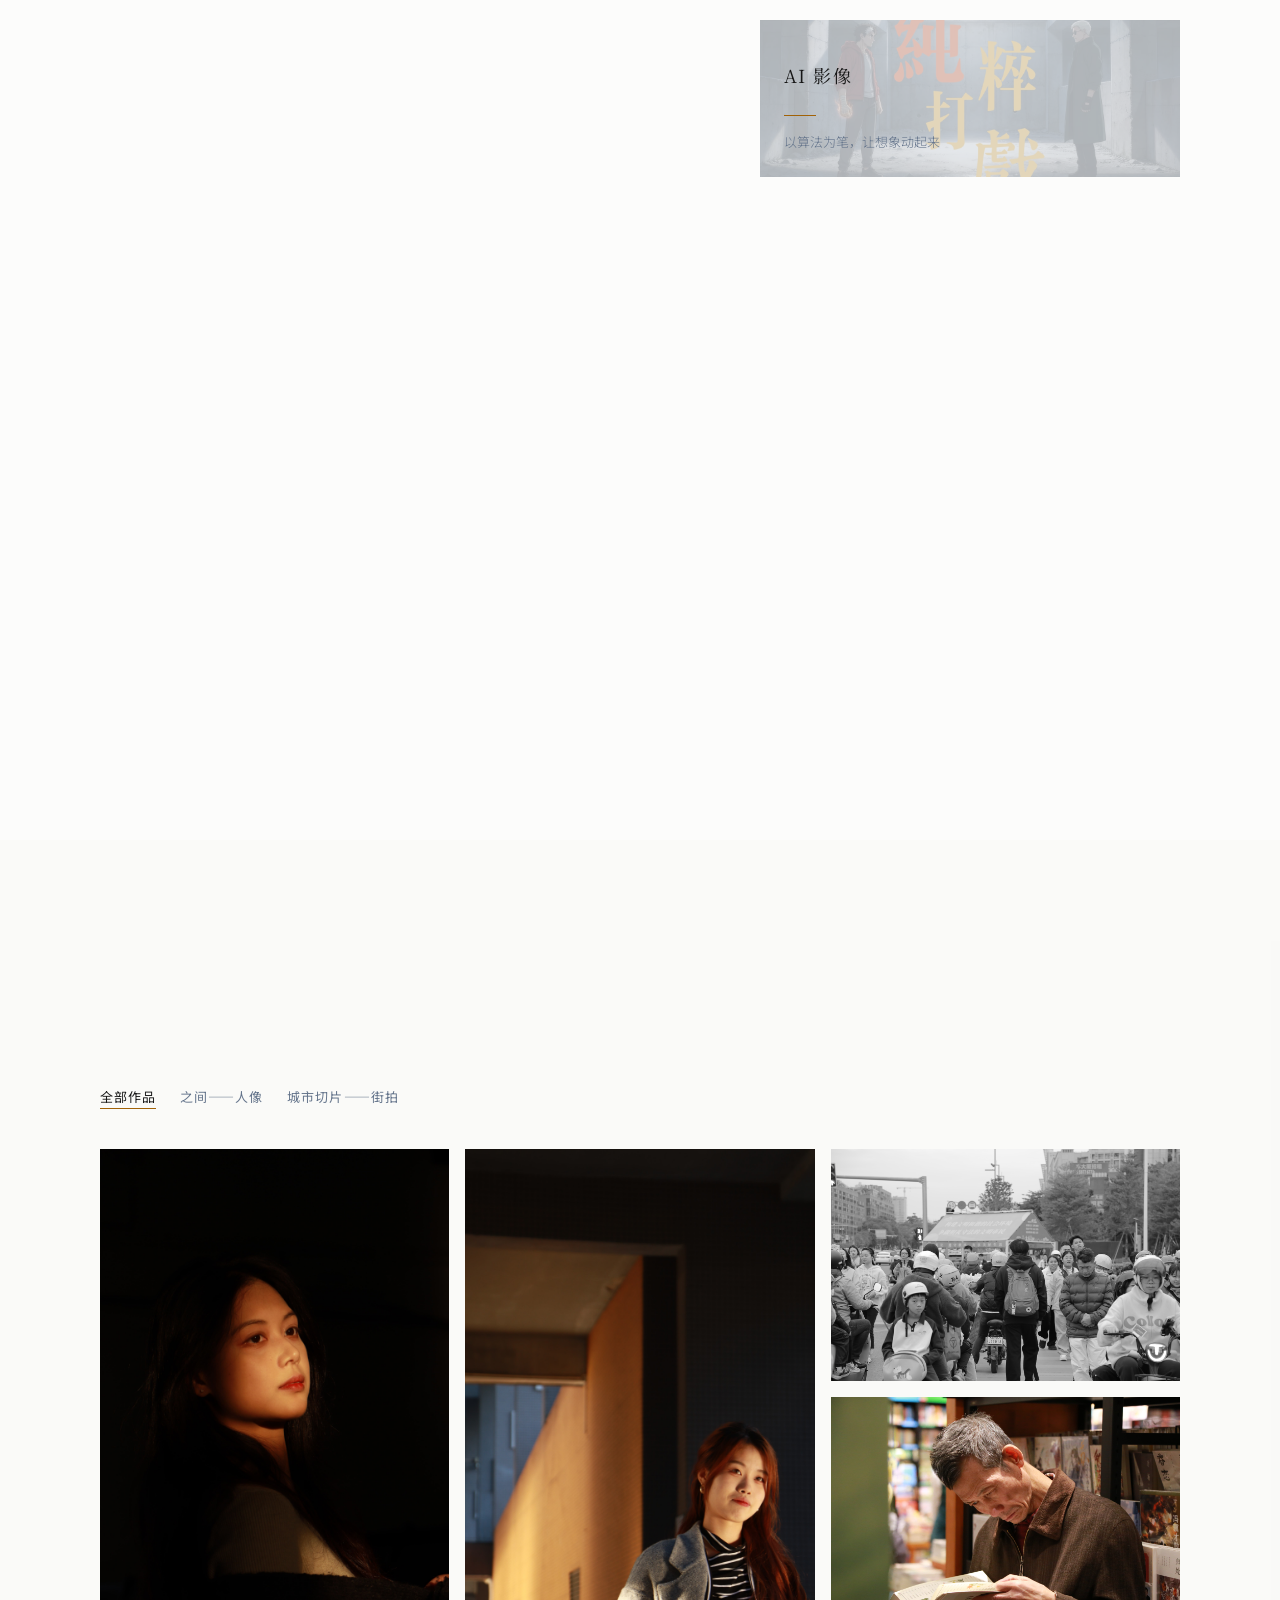
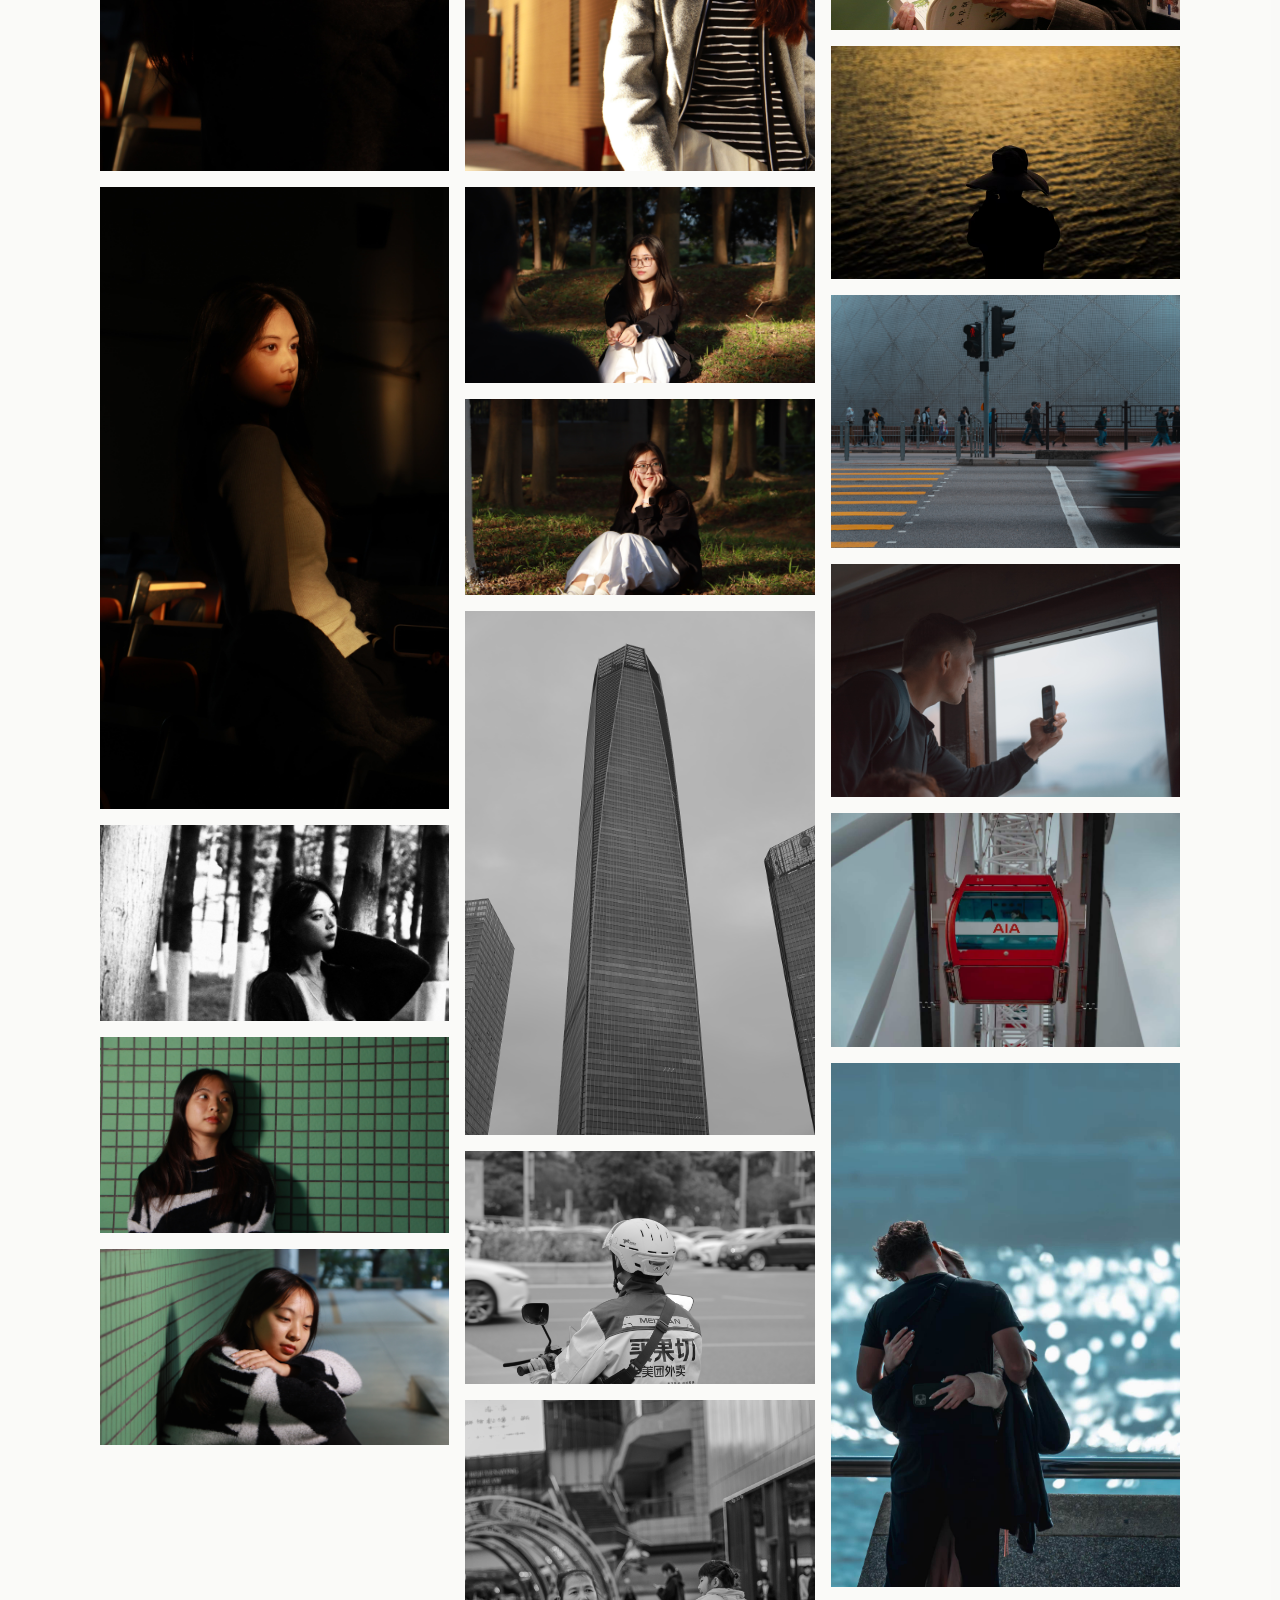
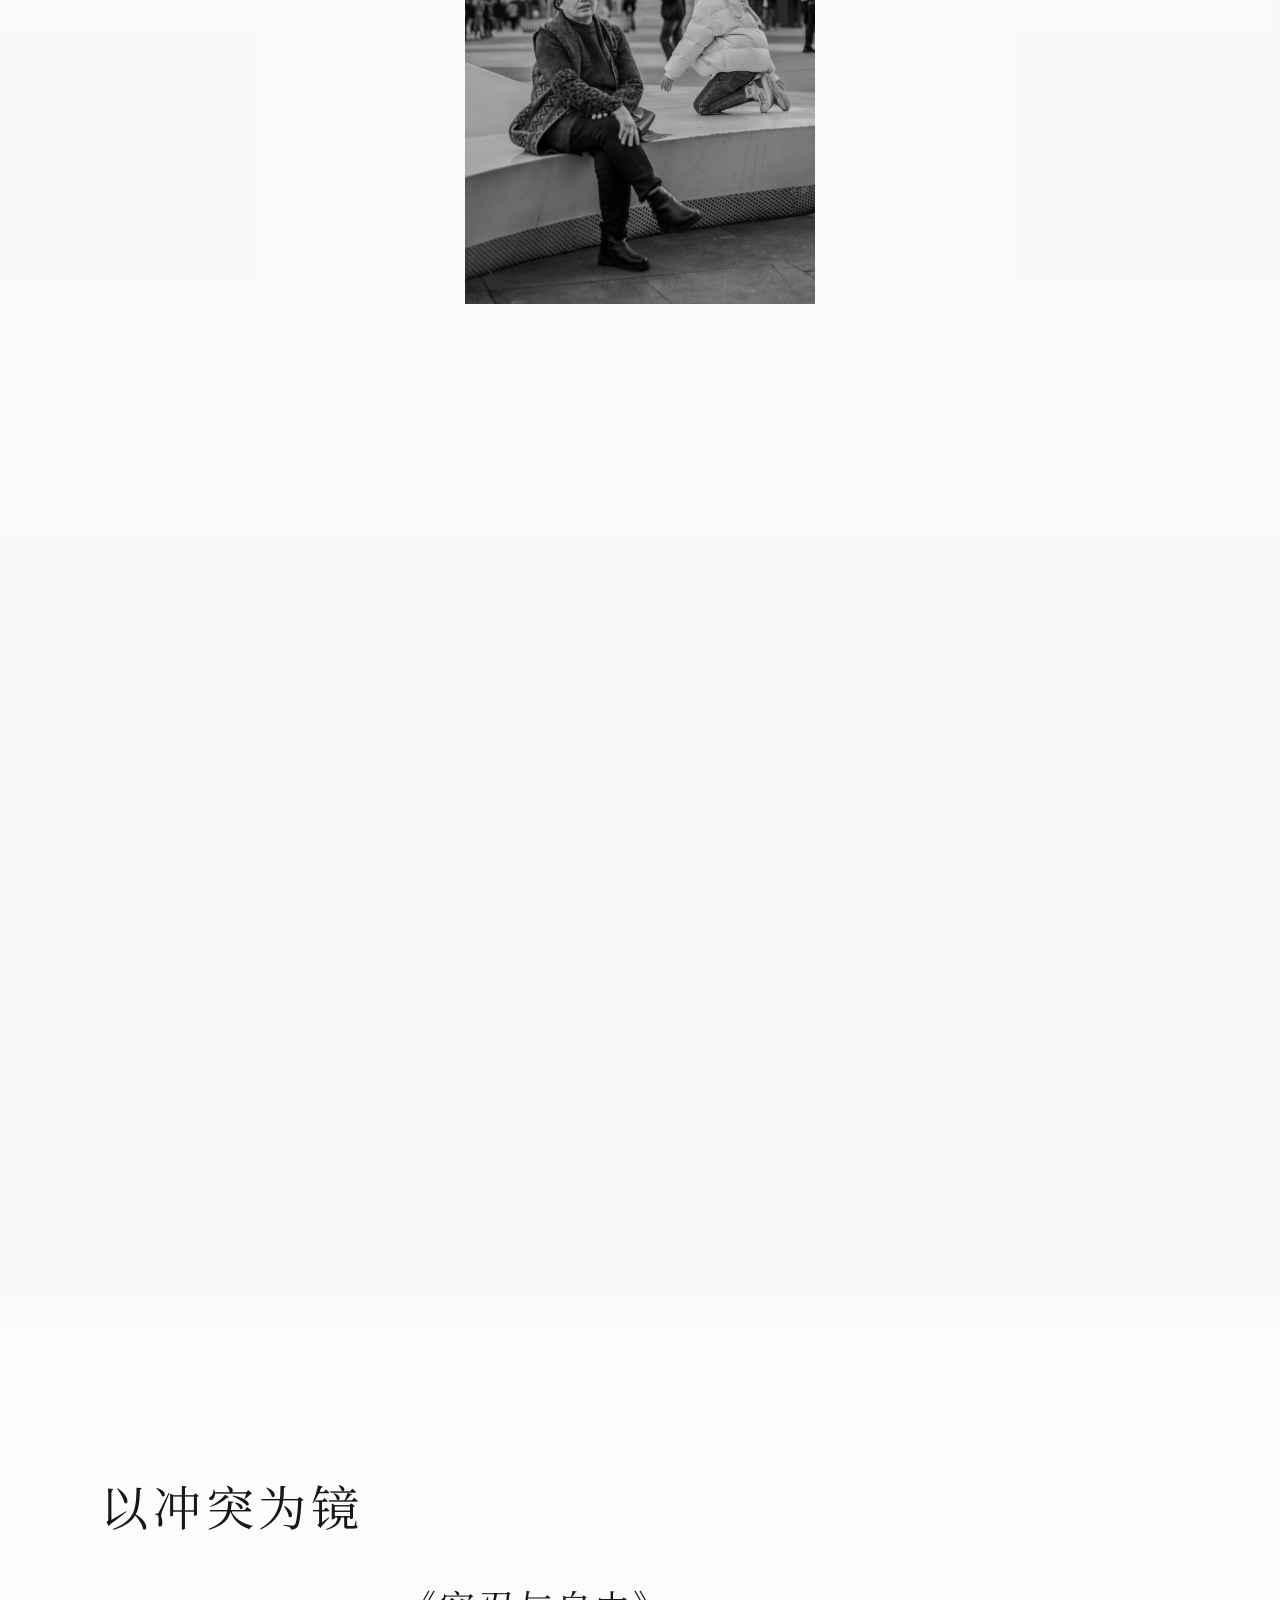
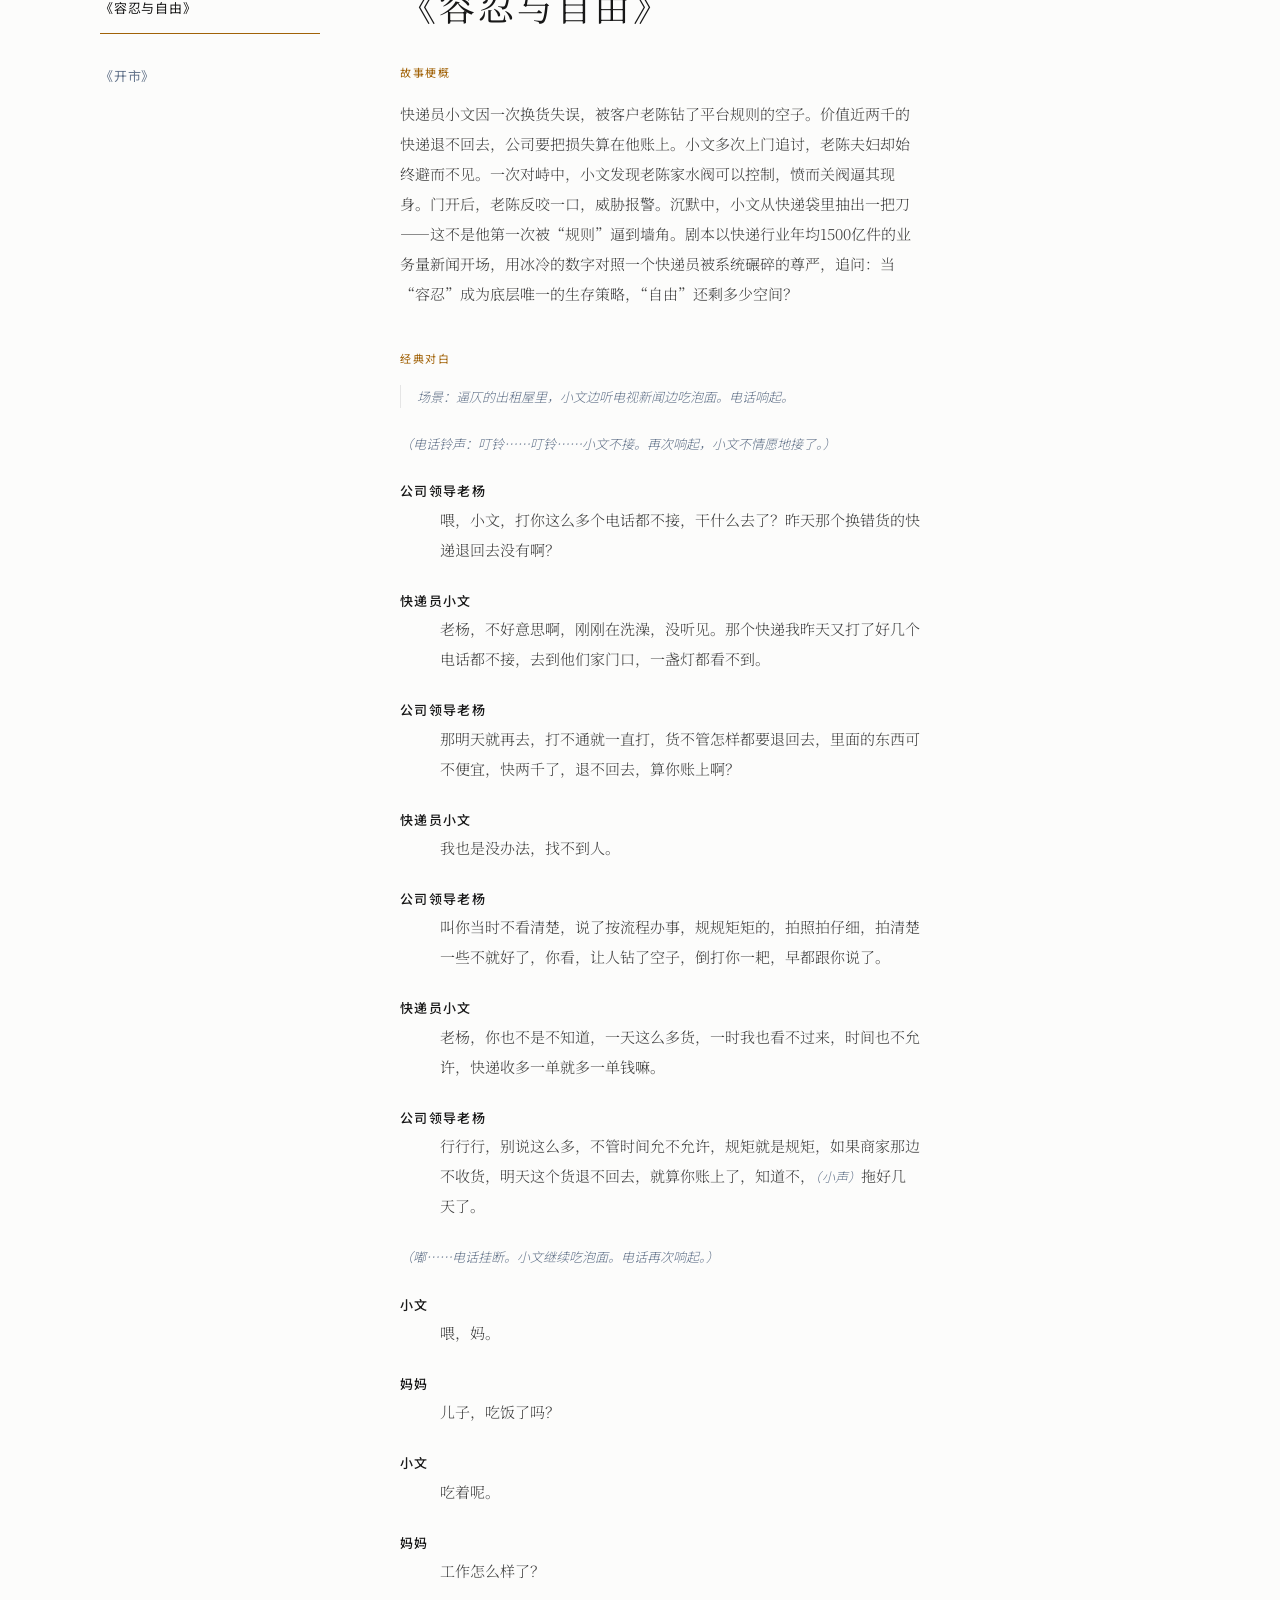
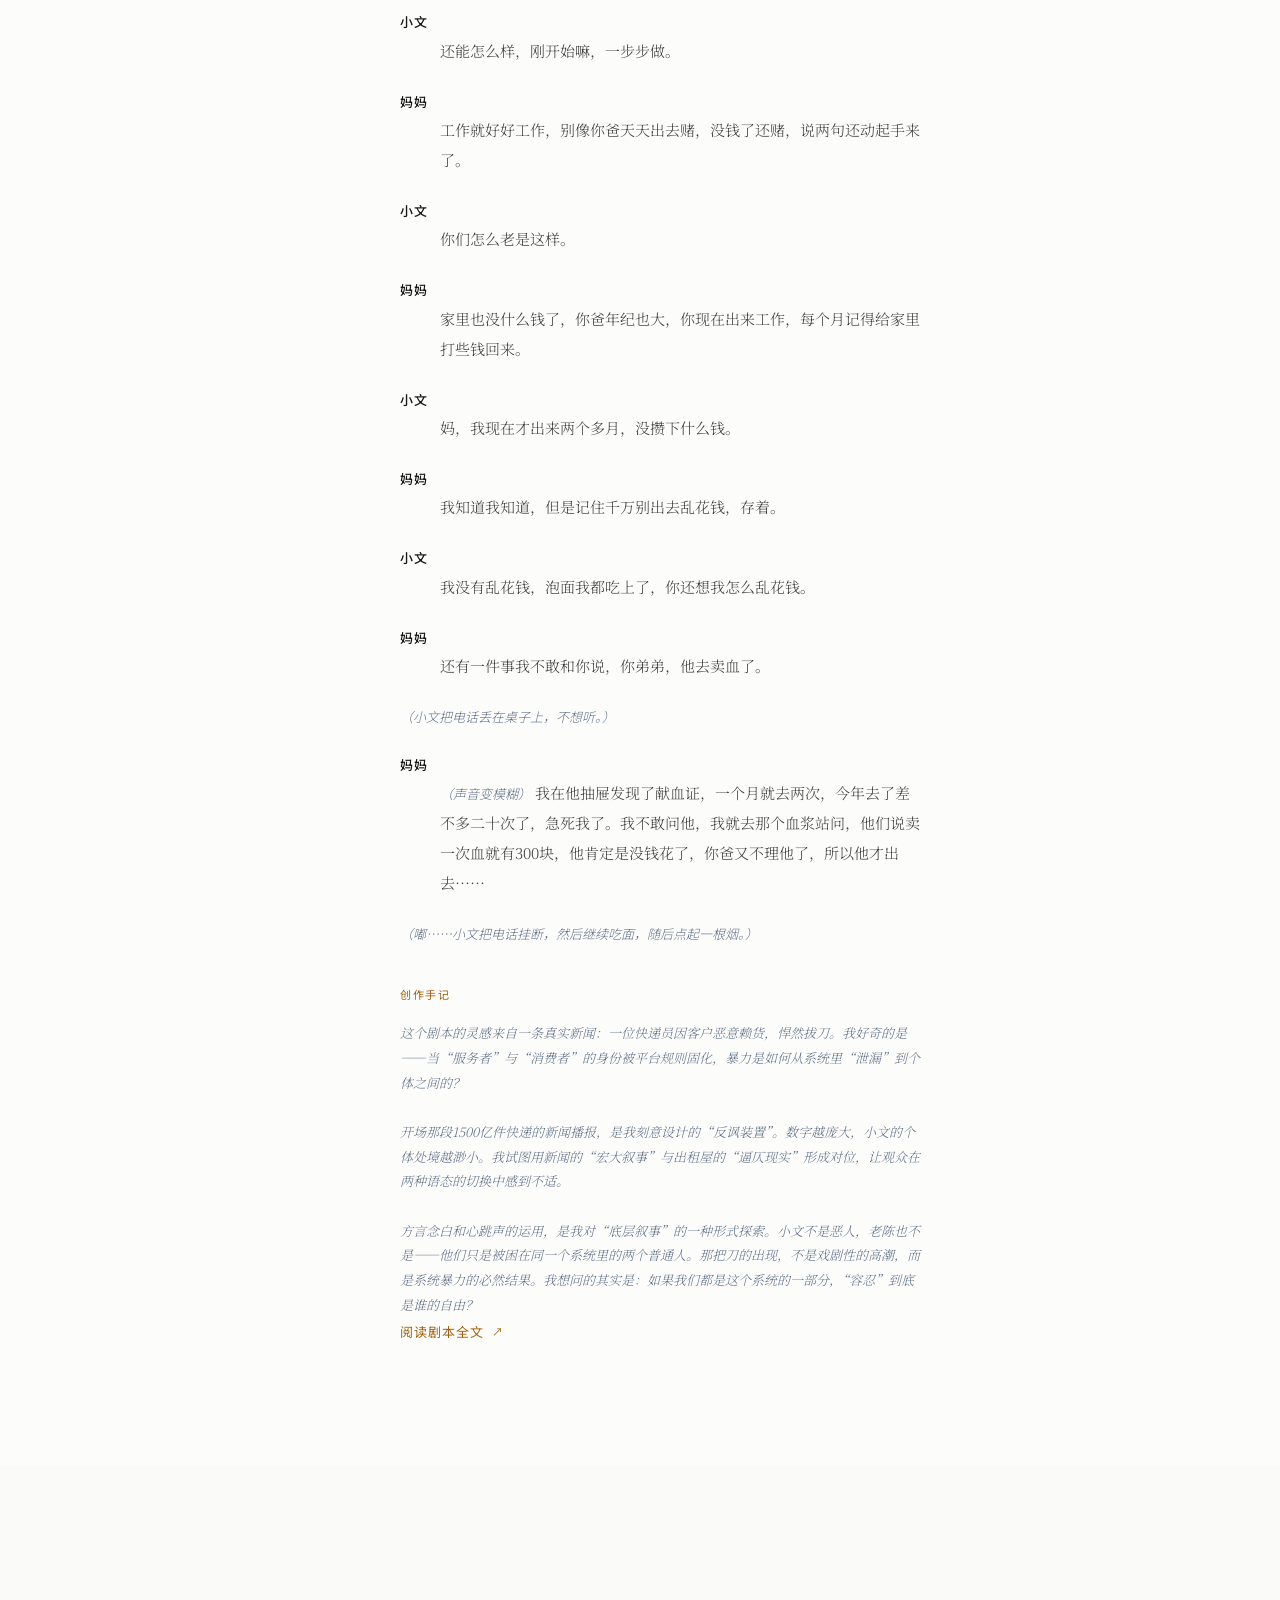
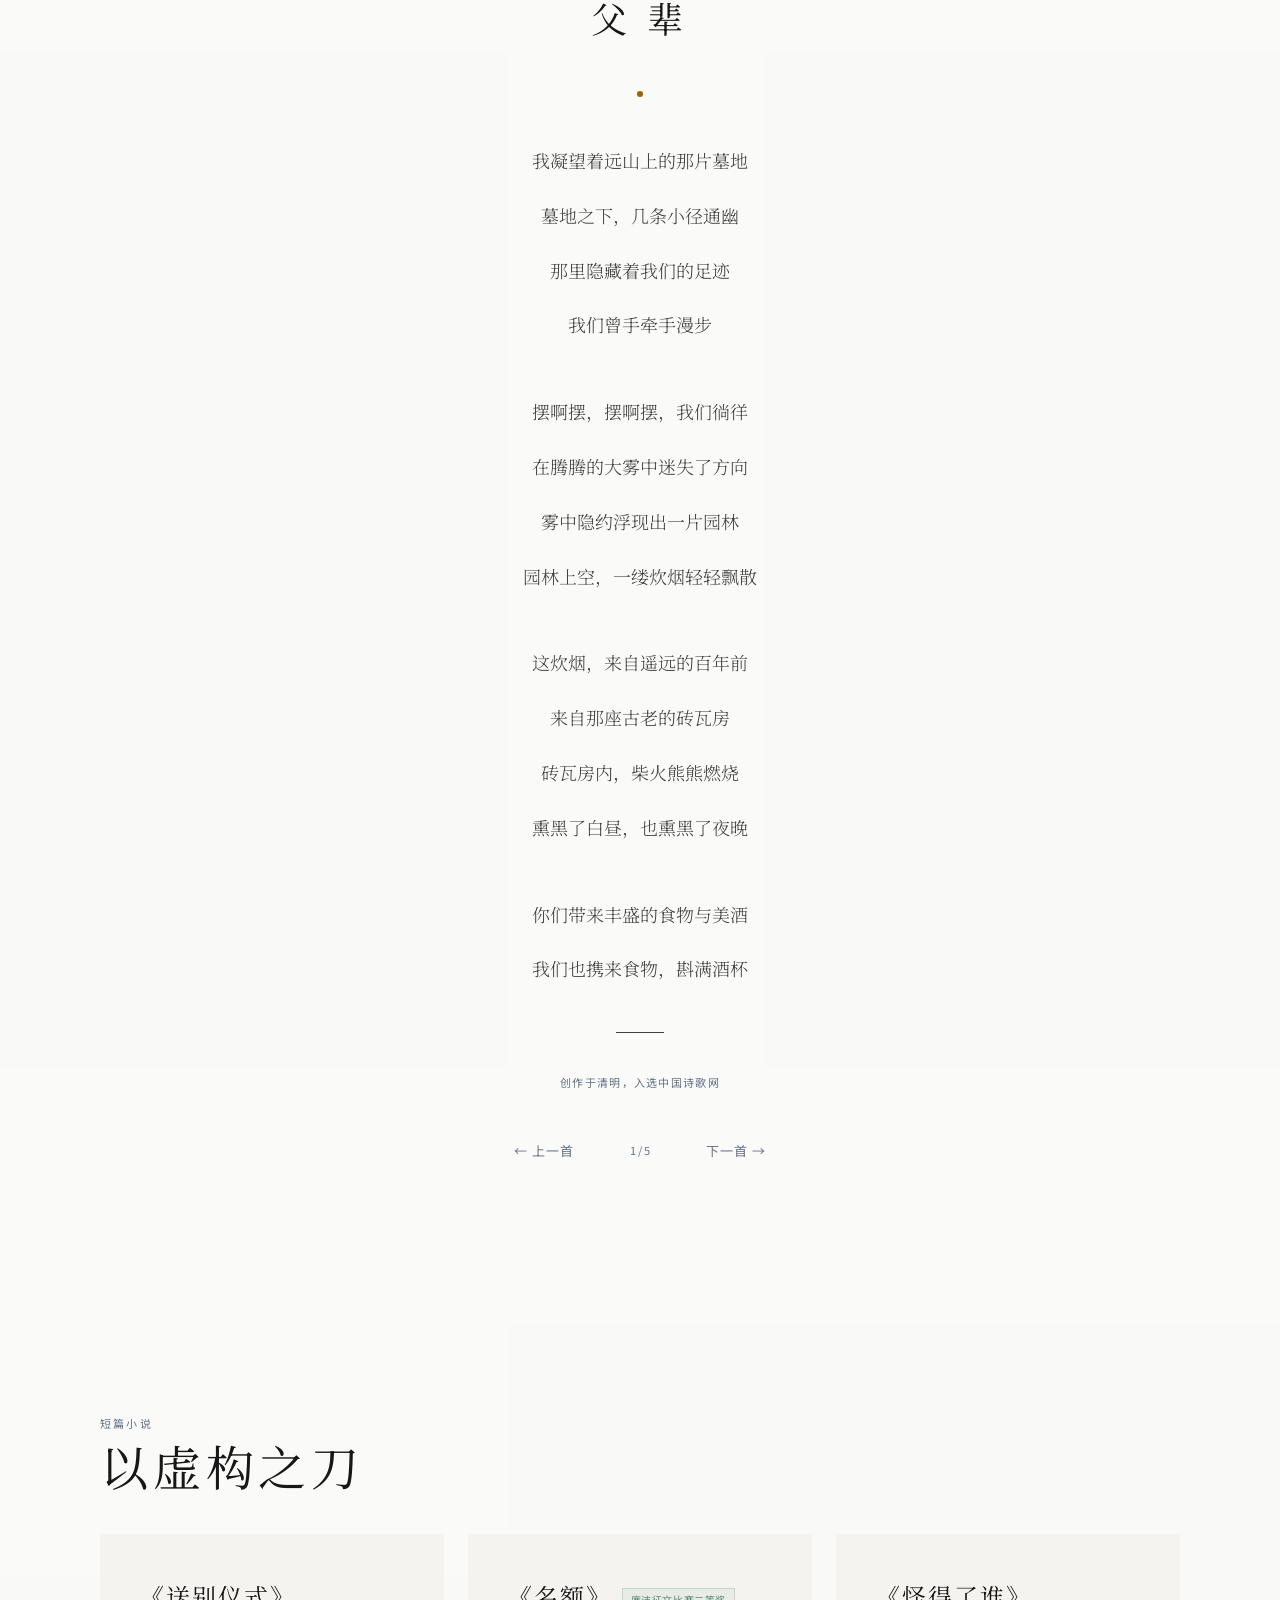
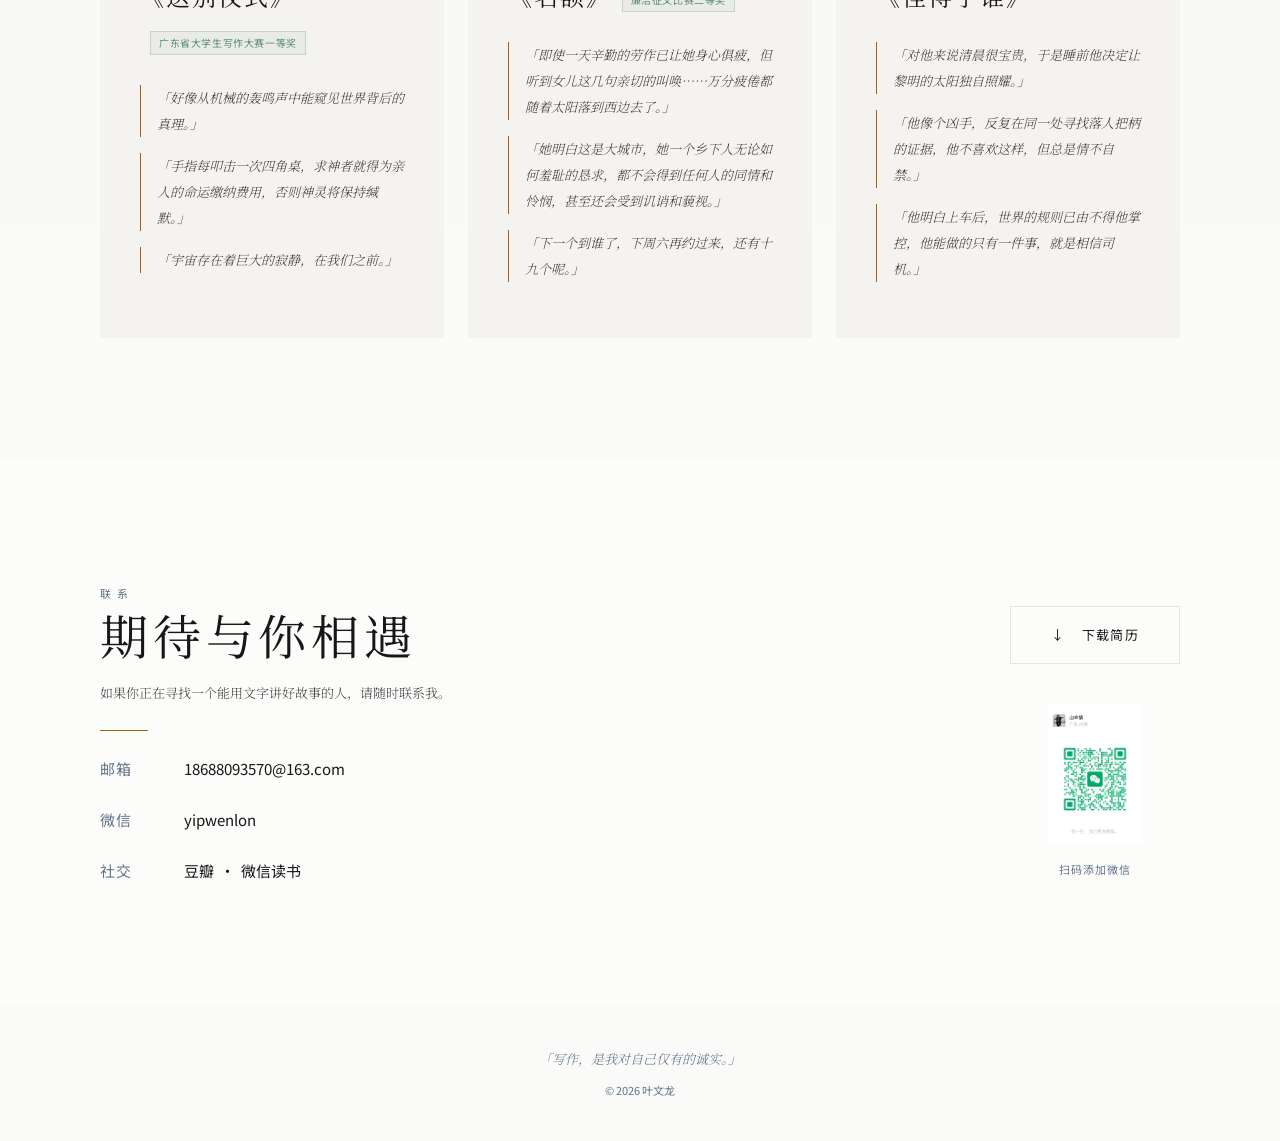
==== commit e48f065d: "剧本板块补「阅读剧本全文」入口，指向已上线的两份剧本 PDF" ====
--- a/index.html
+++ b/index.html
@@ -505,6 +505,8 @@
             <p class="script-note">
               这个剧本的灵感来自一条真实新闻：一位快递员因客户恶意赖货，悍然拔刀。我好奇的是——当“服务者”与“消费者”的身份被平台规则固化，暴力是如何从系统里“泄漏”到个体之间的？<br><br>开场那段1500亿件快递的新闻播报，是我刻意设计的“反讽装置”。数字越庞大，小文的个体处境越渺小。我试图用新闻的“宏大叙事”与出租屋的“逼仄现实”形成对位，让观众在两种语态的切换中感到不适。<br><br>方言念白和心跳声的运用，是我对“底层叙事”的一种形式探索。小文不是恶人，老陈也不是——他们只是被困在同一个系统里的两个普通人。那把刀的出现，不是戏剧性的高潮，而是系统暴力的必然结果。我想问的其实是：如果我们都是这个系统的一部分，“容忍”到底是谁的自由？
             </p>
+
+            <a href="assets/screenplay-1.pdf" target="_blank" rel="noopener" class="fiction-link">阅读剧本全文</a>
           </div>
 
           <!-- 剧本 2：《开市》 -->
@@ -638,6 +640,8 @@
             <p class="script-note">
               《开市》的灵感直接来自贝克特的《等待戈多》。读这部剧的时候，我被那种“什么都没有发生，但一切又都在发生”的质感迷住了。我想：如果戈多不是一个人，而是一种“开市”的状态呢？如果等待的对象从“人”变成了“消费行为”本身呢？<br><br>圆圆和角角的名字是有设计的。“圆”是闭合、循环、没有出口；“角”是尖锐、焦虑、总想找到突破口。但他们被困在同一个凌晨，同一种商品（薯片），同一种等待里。夸夸小姐和摄影师拍拍，是我设置的“消费社会的两种面孔”：一个是用物质标准衡量一切，另一个是用“记录”和“定格”来消费他人的时间。<br><br>“六根手指还是四根”的争论，写的时候我自己也数了很多遍。我想制造一种“标准失效”的荒诞感——当夸夸小姐要求“一模一样”时，她其实在要求一个不可能被复制的东西。而圆圆和角角对“数量”的执着，恰恰暴露了他们已经被这套逻辑同化，只是自己还没意识到。最后“买了我们的时间”这句台词，是我对当下内容创作的一种自嘲：我们是否也在用“记录”的名义，消费着别人的生活，同时被自己的生活所消费？
             </p>
+
+            <a href="assets/screenplay-2.pdf" target="_blank" rel="noopener" class="fiction-link">阅读剧本全文</a>
           </div>
         </div>
       </div>
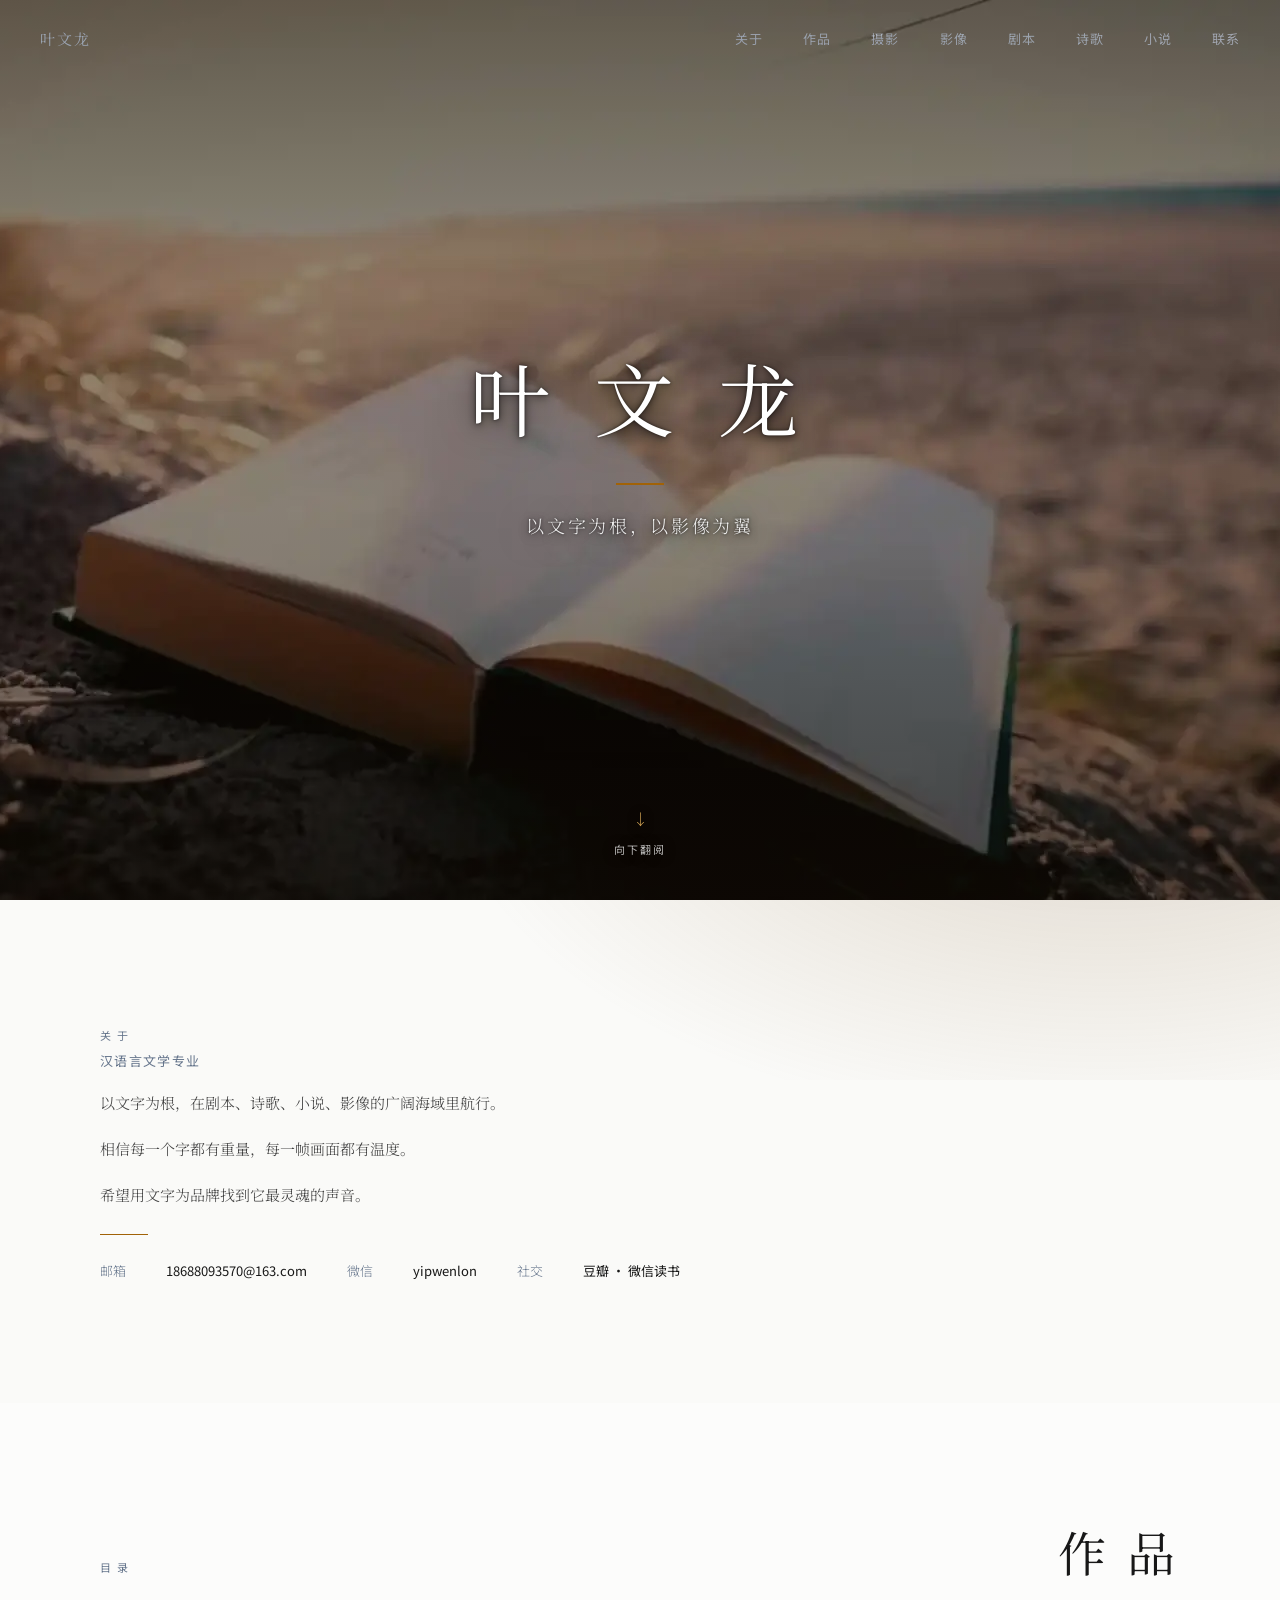
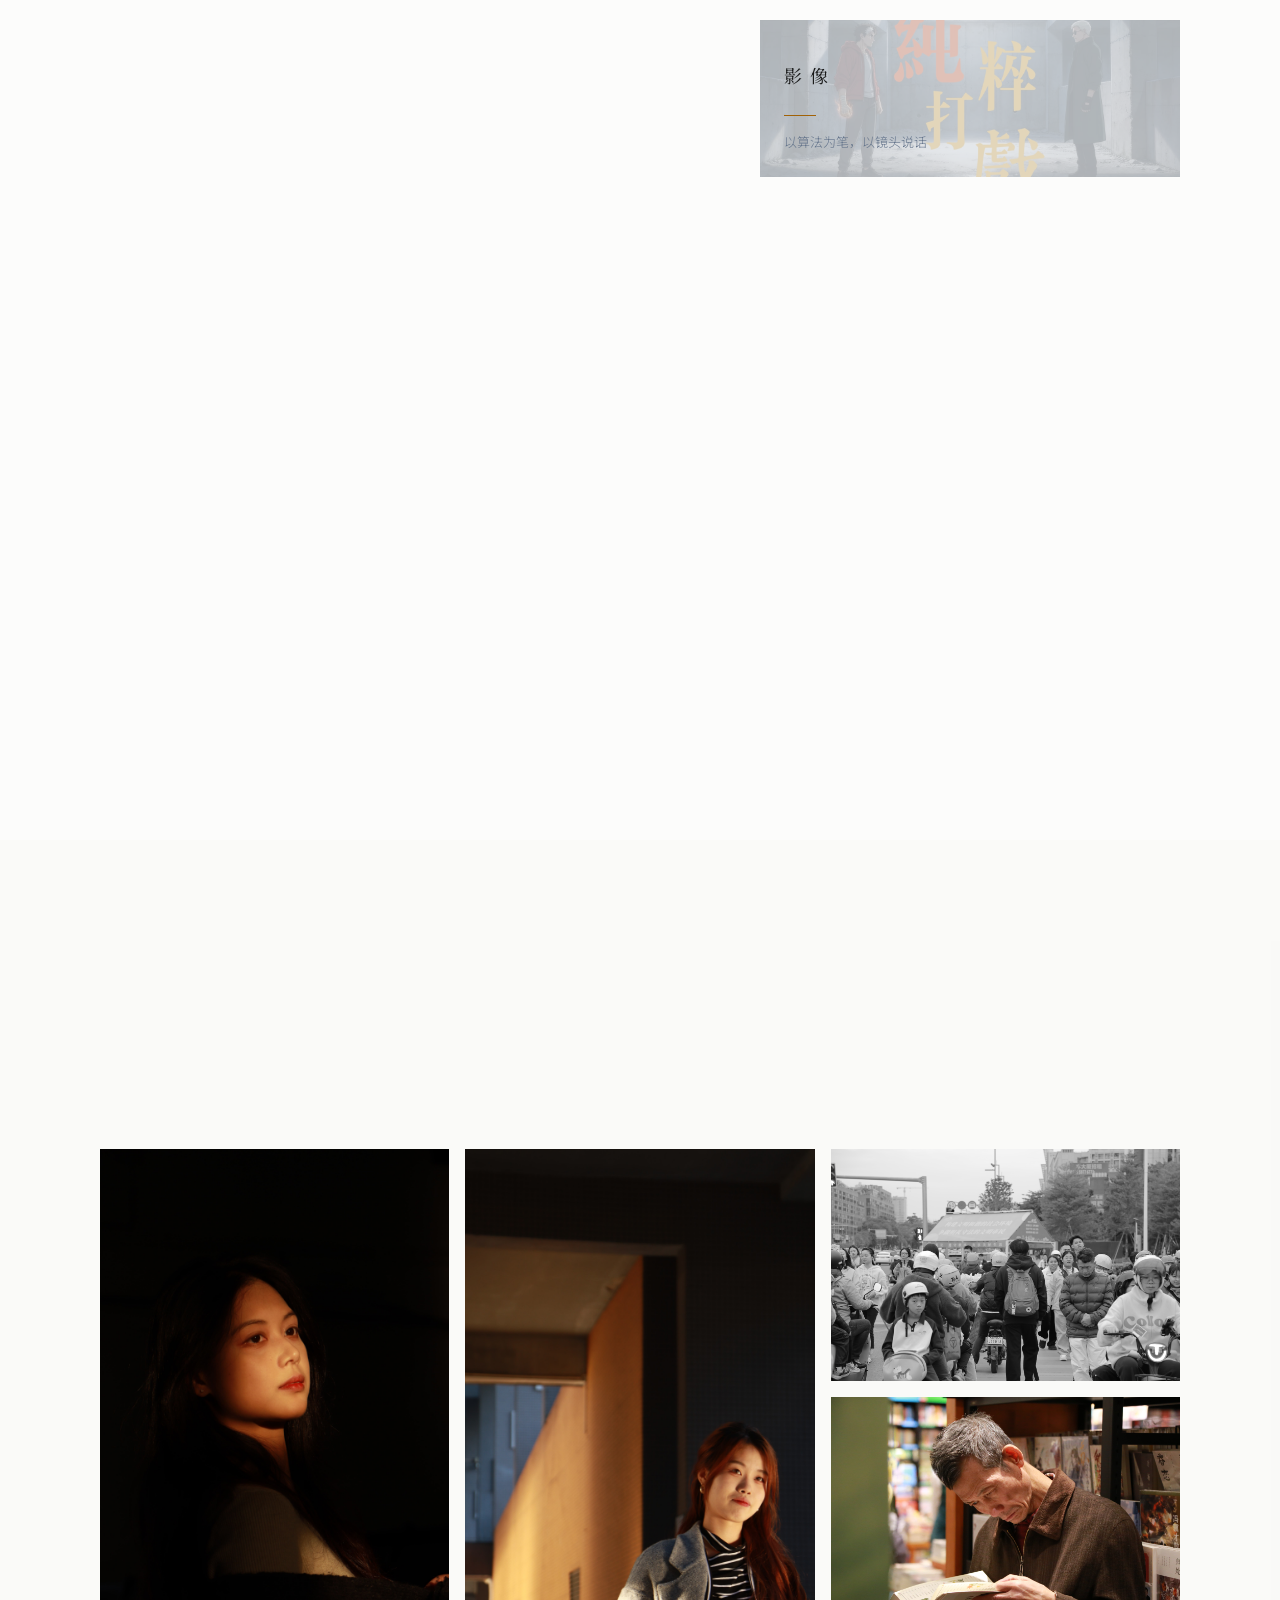
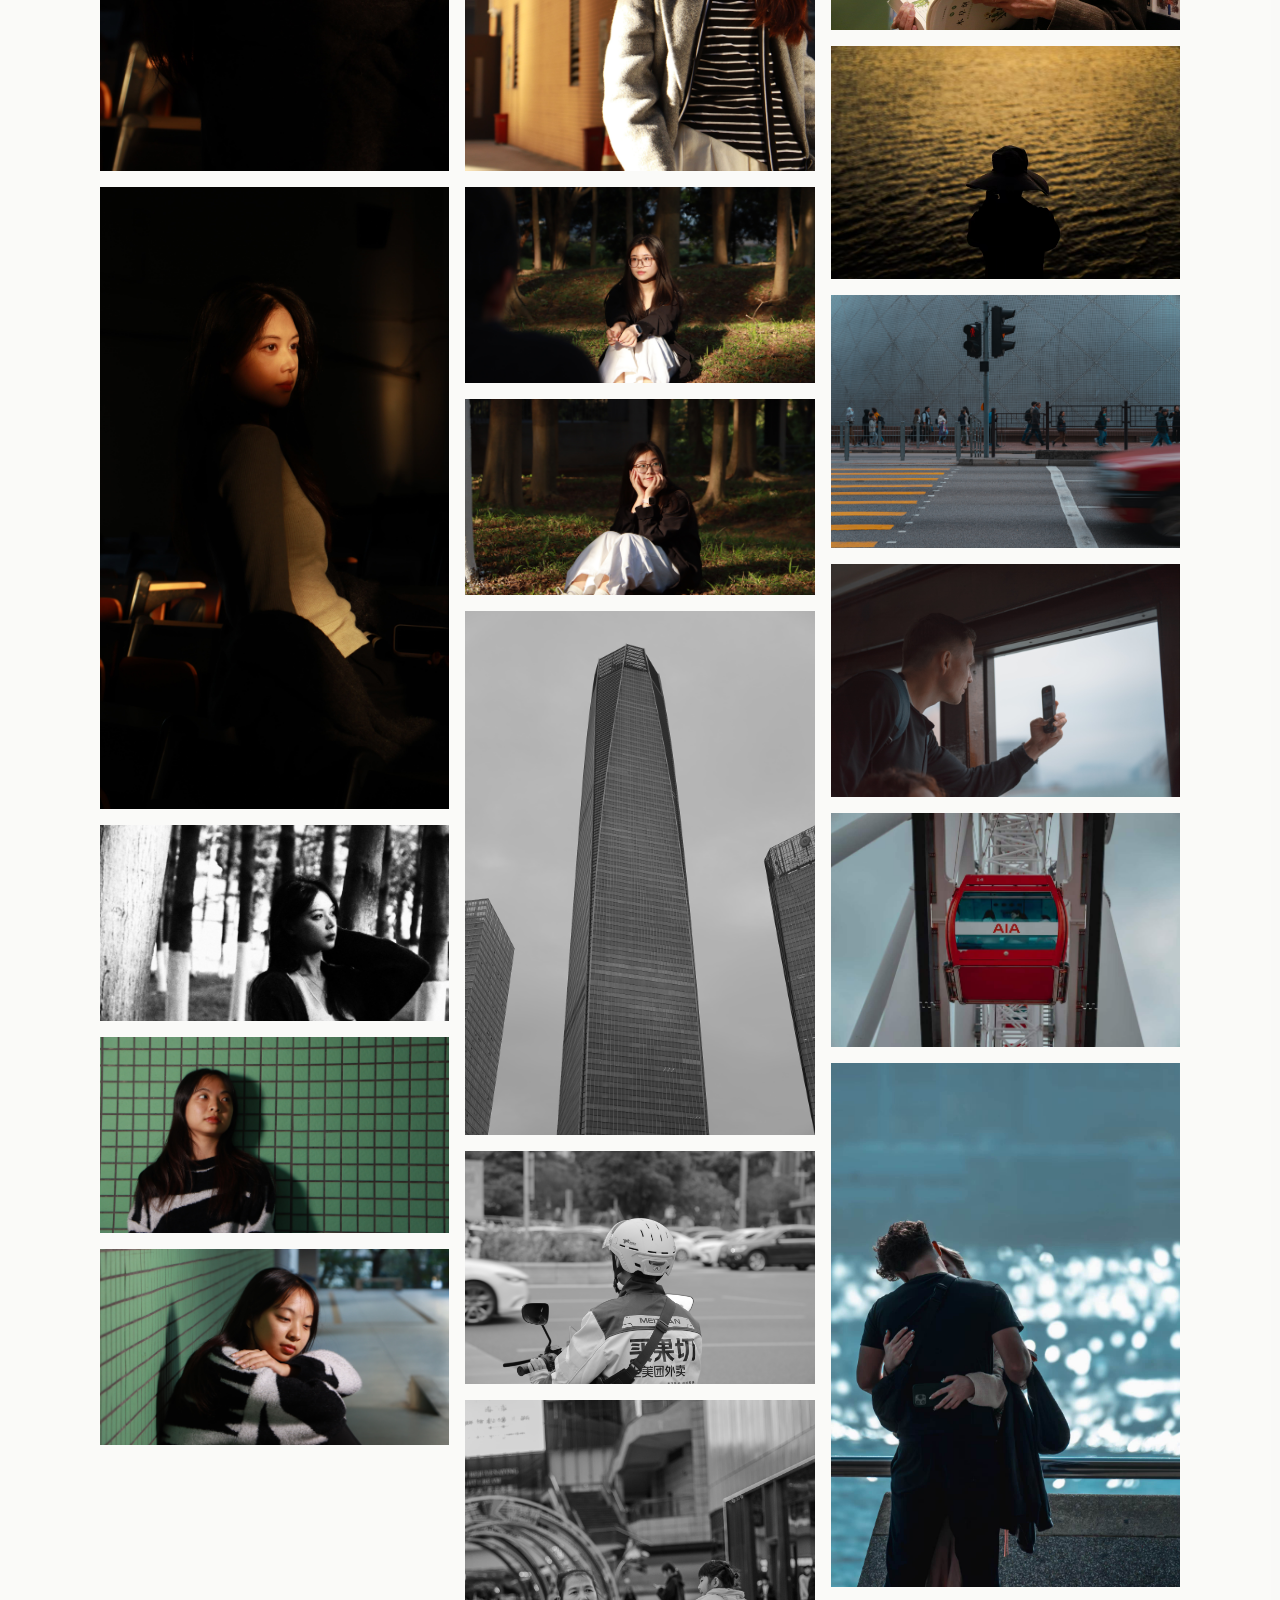
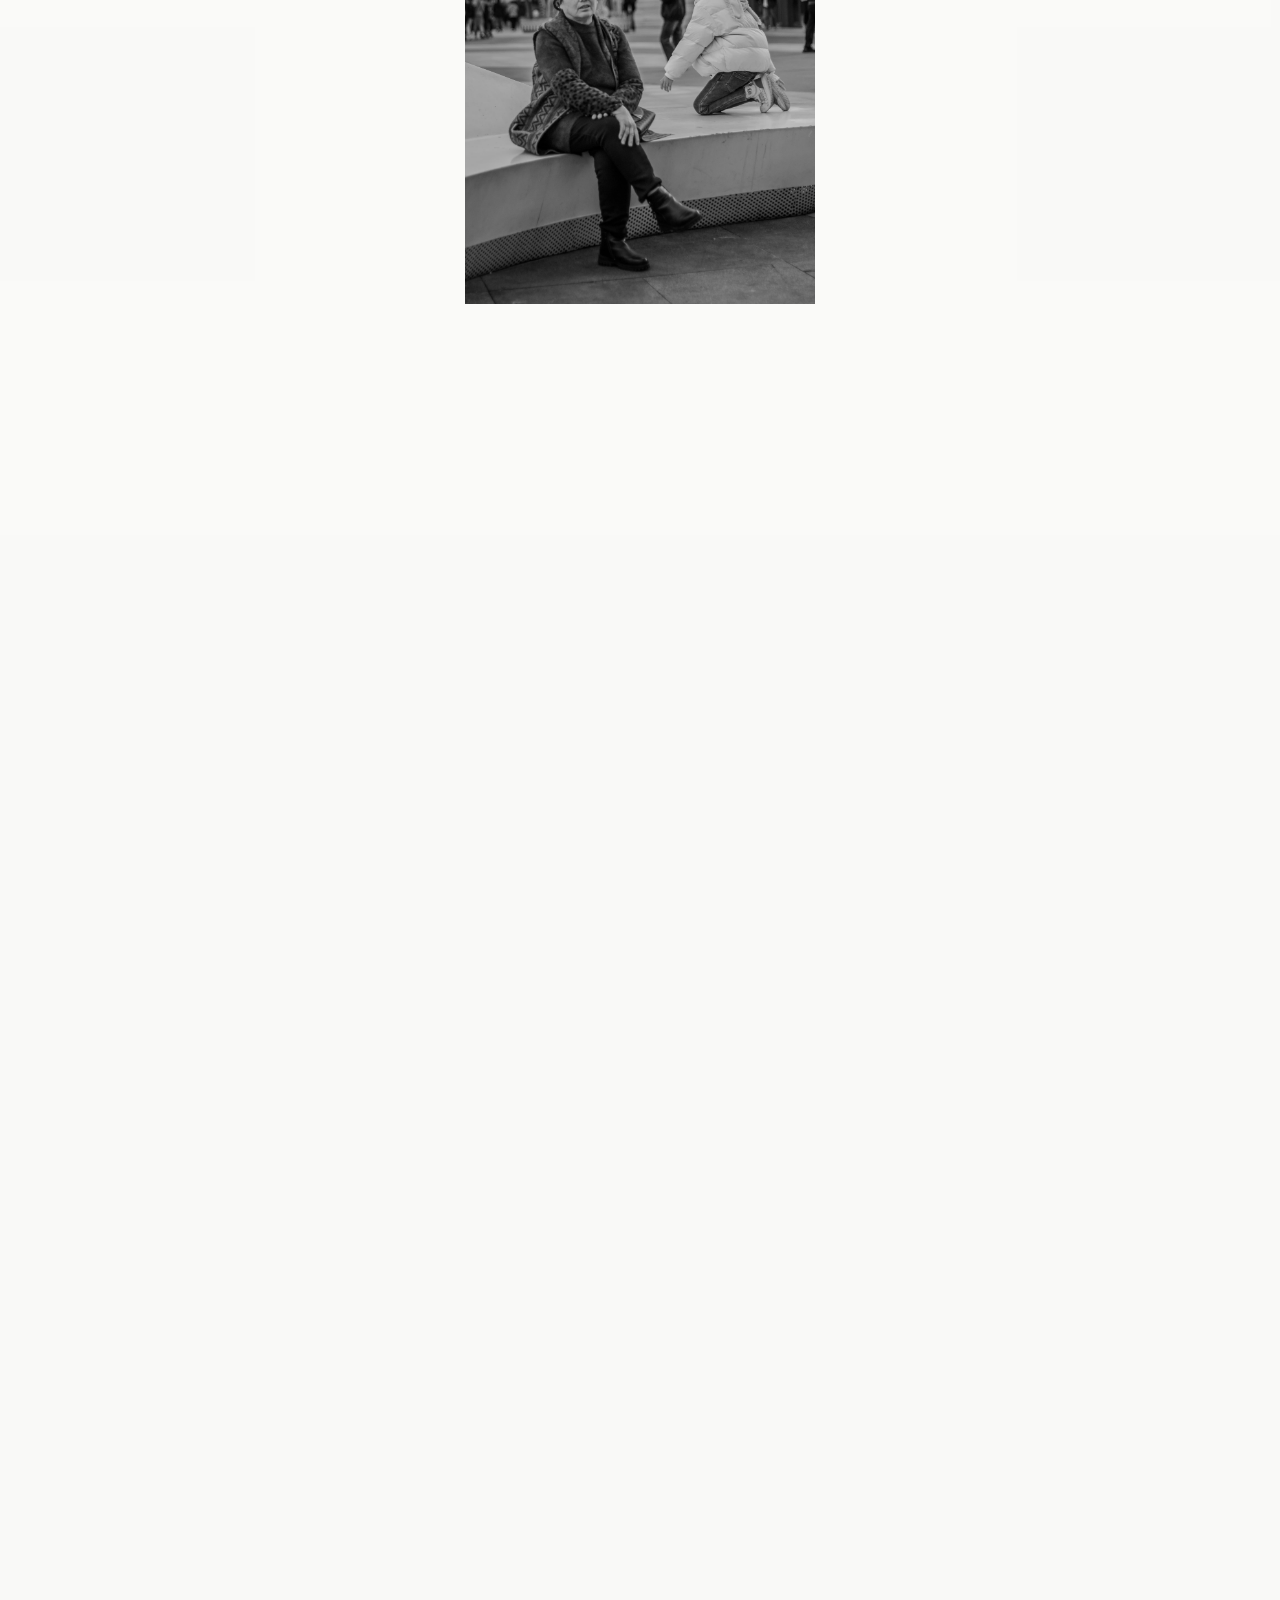
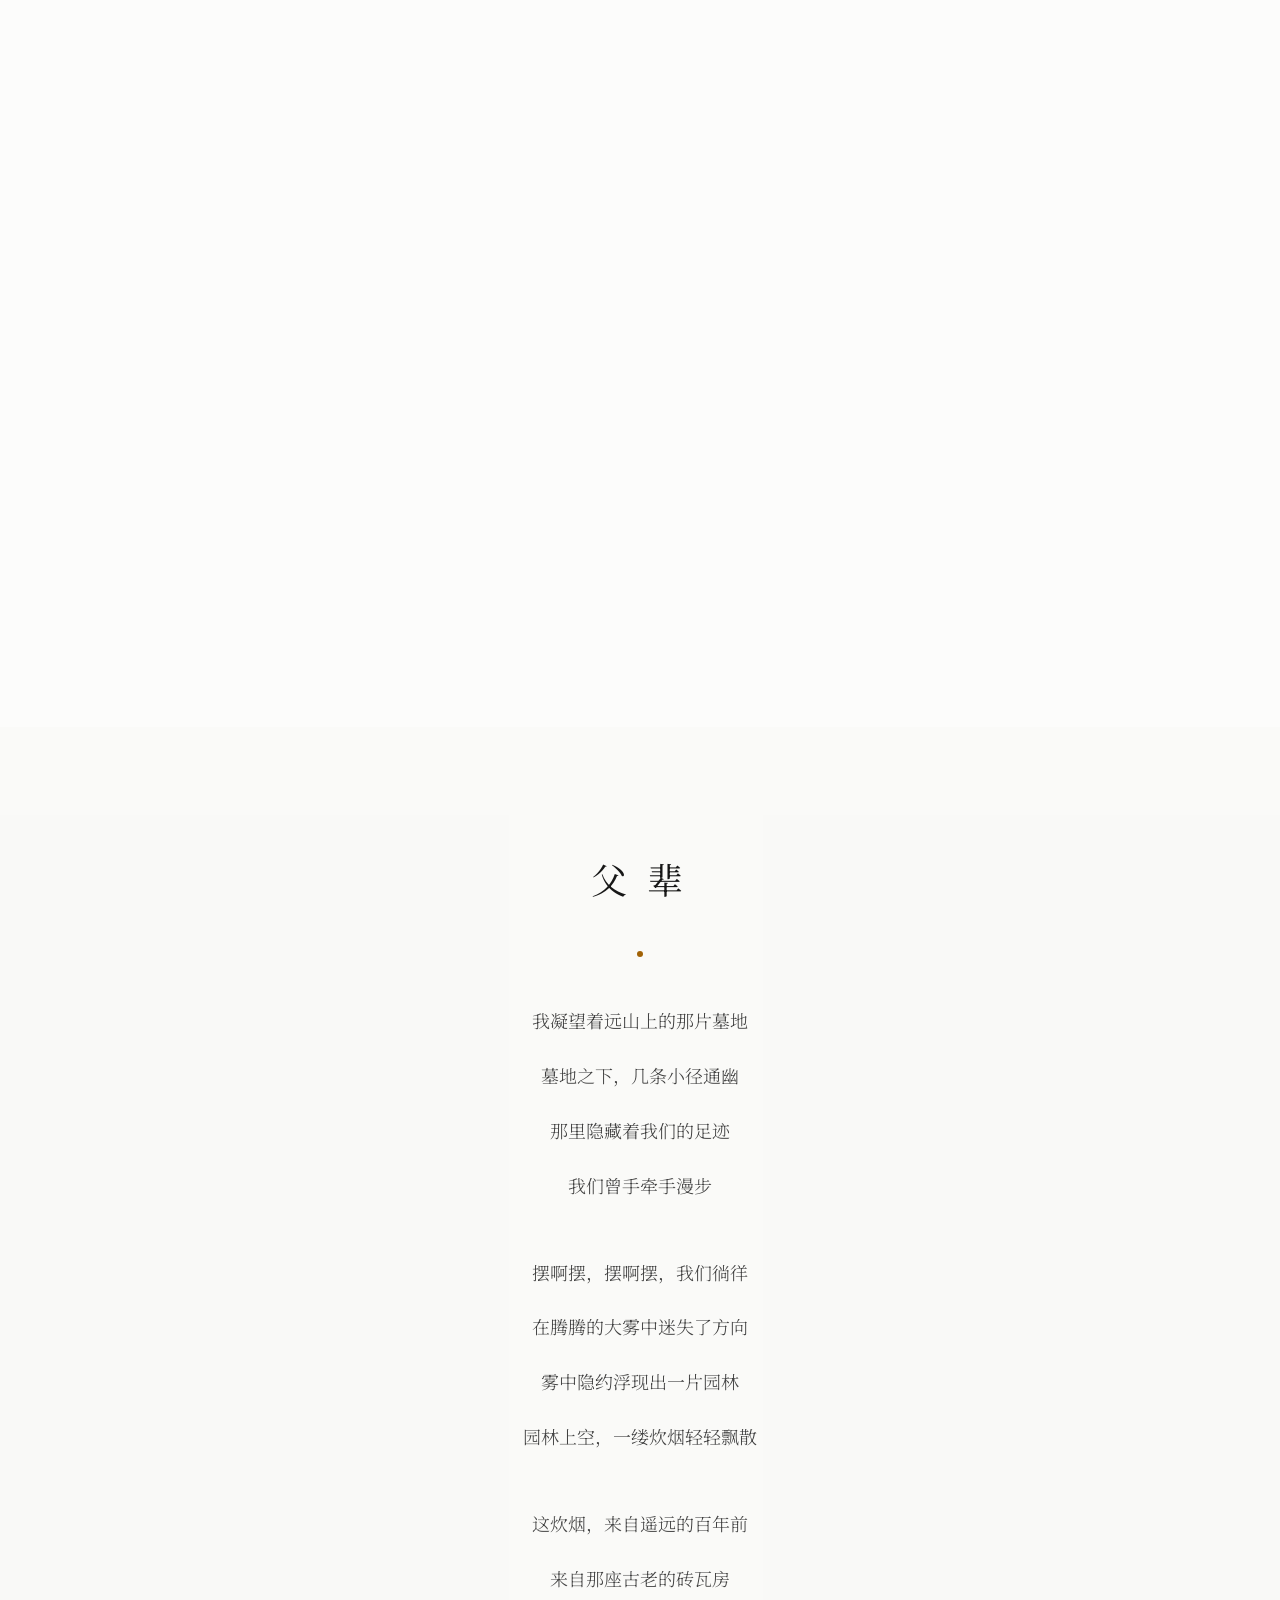
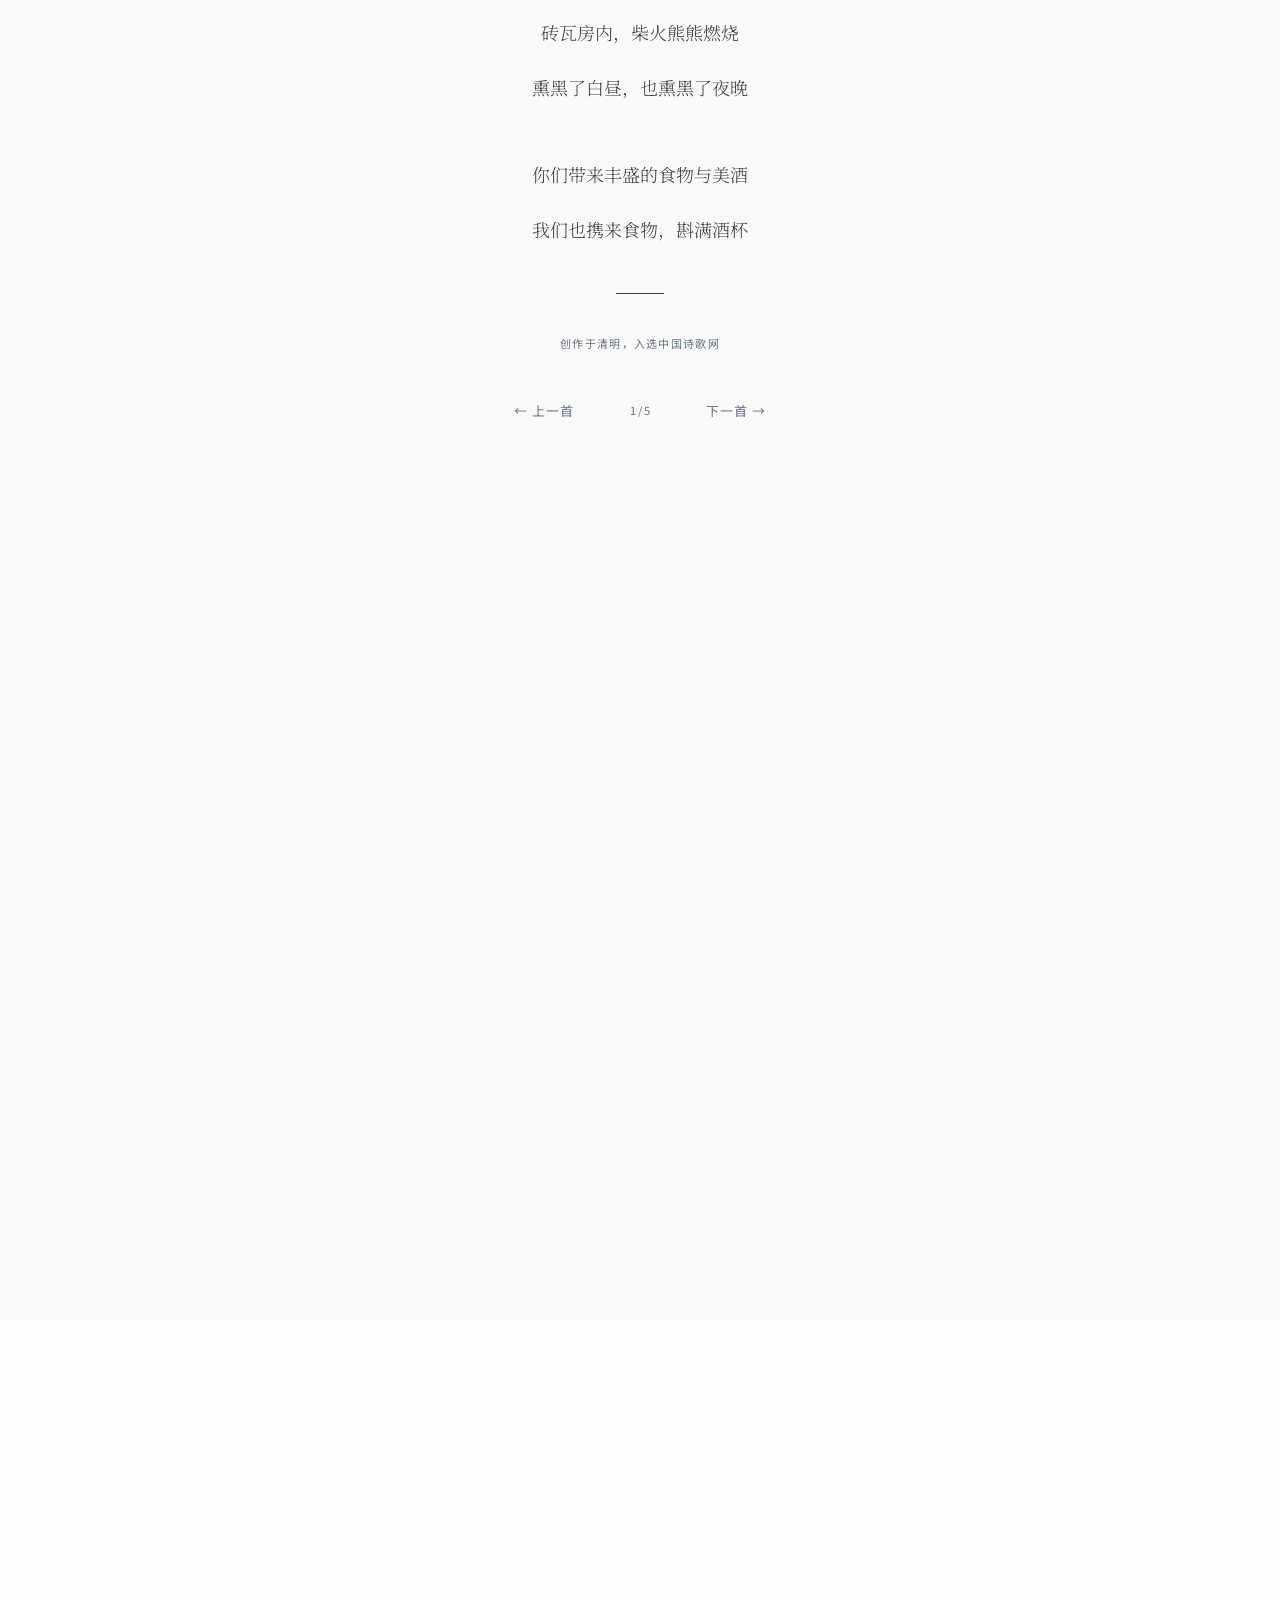
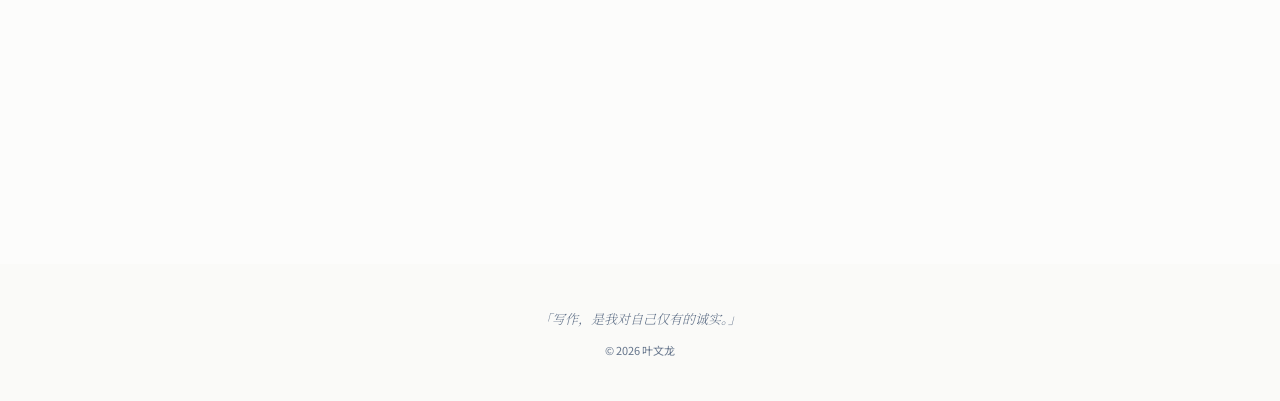
==== commit 02c3f6a1: "作品集：影像章节升级为「影像」大章，新增混剪作品《我想生活在一个普通人也被尊重的社会》 - 网站：目录卡「AI 影像」→「影像」；影像章节内分 AI 影像 / 混剪 两个子类 - 新增混剪作品卡（封面" ====
--- a/index.html
+++ b/index.html
@@ -1,923 +1,954 @@
-<!DOCTYPE html>
-<html lang="zh-CN">
-<head>
-  <meta charset="UTF-8">
-  <meta name="viewport" content="width=device-width, initial-scale=1.0">
-  <meta name="description" content="叶文龙 · 文案创作与内容编导。以文字为根，以影像为翼。作品涵盖摄影、剧本、诗歌、小说。寻求影视传媒/文案策划岗位。">
-  <meta name="keywords" content="文案创作,内容编导,创意写作,摄影,剧本,诗歌,小说,求职作品集">
-  <meta name="author" content="叶文龙">
-
-  <!-- Open Graph -->
-  <meta property="og:title" content="叶文龙 · 文案创作与内容编导作品集">
-  <meta property="og:description" content="以文字为根，以影像为翼。用剧本构建冲突，用诗歌提炼情绪，用小说解剖人性。">
-  <meta property="og:type" content="website">
-  <meta property="og:url" content="https://yipwenlon.com">
-  <meta property="og:locale" content="zh_CN">
-
-  <!-- Twitter Card -->
-  <meta name="twitter:card" content="summary_large_image">
-  <meta name="twitter:title" content="叶文龙 · 文案创作与内容编导作品集">
-  <meta name="twitter:description" content="以文字为根，以影像为翼。摄影、剧本、诗歌、小说作品全览。">
-
-  <!-- WeChat Sharing -->
-  <meta itemprop="name" content="叶文龙 · 文案创作与内容编导作品集">
-  <meta itemprop="description" content="以文字为根，以影像为翼。用剧本构建冲突，用诗歌提炼情绪，用小说解剖人性。">
-
-  <title>叶文龙 · 文案创作与内容编导作品集</title>
-
-  <!-- Fonts
-       ⚠️ 这两行字体样式表原来是阻塞渲染的（普通 stylesheet），
-       字体服务器没回来之前整页是白屏，实测会把首屏拖到 3 秒以上。
-       改成 media="print" + onload 切回 all 的写法：不阻塞渲染，
-       先用字体栈里的系统字体画出来（macOS 上是苹方 / 宋体，观感接近），
-       字体到位后浏览器自动替换。 -->
-  <link rel="preconnect" href="https://fonts.googleapis.com">
-  <link rel="preconnect" href="https://fonts.gstatic.com" crossorigin>
-  <link href="https://fonts.googleapis.com/css2?family=Noto+Sans+SC:wght@300;400;500&family=Noto+Serif+SC:wght@300;400;700&display=swap"
-        rel="stylesheet" media="print" onload="this.media='all'">
-  <noscript>
-    <link href="https://fonts.googleapis.com/css2?family=Noto+Sans+SC:wght@300;400;500&family=Noto+Serif+SC:wght@300;400;700&display=swap" rel="stylesheet">
-  </noscript>
-
-  <!-- 注意：不要给首页视频加 <link rel="preload" as="video">。
-      视频走 Range 请求，和 preload 的普通请求对不上，实测会导致视频一直 readyState=0 播不出来。
-       靠 <video preload="auto"> 自己拉就够了。 -->
-
-  <!-- Styles -->
-  <link rel="stylesheet" href="css/style.css">
-</head>
-<body class="loading">
-
-  <!-- Force scroll to top every time, before anything renders -->
-  <script>history.scrollRestoration='manual';window.scrollTo(0,0);</script>
-
-  <!-- ==================== Loading Screen ==================== -->
-  <div id="loader">
-    <span class="loader-text" data-text="叶 文 龙"></span>
-  </div>
-
-  <!-- ==================== Navigation ==================== -->
-  <nav id="nav">
-    <a href="#hero" class="nav-brand">叶文龙</a>
-
-    <ul class="nav-links">
-      <li><a href="#about">关于</a></li>
-      <li><a href="#works-nav">作品</a></li>
-      <li><a href="#photography">摄影</a></li>
-      <li><a href="#ai-video">AI 影像</a></li>
-      <li><a href="#scripts">剧本</a></li>
-      <li><a href="#poetry">诗歌</a></li>
-      <li><a href="#fiction">小说</a></li>
-      <li><a href="#contact">联系</a></li>
-    </ul>
-
-    <button class="nav-menu-btn" aria-label="菜单">
-      <span></span><span></span><span></span>
-    </button>
-  </nav>
-
-  <!-- ==================== 01 · Hero Section ==================== -->
-  <section id="hero" class="section">
-    <!-- 背景视频：静音自动循环播放。
-         首帧图不再走 poster 属性，而是内联在 #hero 的 CSS 背景里（零网络往返，进页面即见），
-         视频没数据时该层透明，露出下面的 CSS 背景；有数据后自然盖上。 -->
-    <video class="hero-video" autoplay muted loop playsinline preload="auto"
-           aria-hidden="true">
-      <source src="videos/hero-bg-v2.mp4" type="video/mp4">
-    </video>
-    <div class="hero-overlay" aria-hidden="true"></div>
-
-    <div class="hero-content">
-      <h1 class="hero-name">叶 文 龙</h1>
-      <div class="hero-accent"></div>
-      <p class="hero-slogan">以文字为根，以影像为翼</p>
-    </div>
-
-    <div class="hero-scroll" aria-hidden="true">
-      <span class="hero-scroll-arrow">↓</span>
-      <span class="hero-scroll-text">向下翻阅</span>
-    </div>
-  </section>
-
-  <!-- ==================== 02 · About Section ==================== -->
-  <section id="about" class="section">
-    <div class="section-inner">
-      <div class="about-text">
-        <span class="section-label reveal">关 于</span>
-        <p class="about-major reveal">汉语言文学专业</p>
-        <div class="about-bio reveal">
-          <p>以文字为根，在剧本、诗歌、小说、影像的广阔海域里航行。</p>
-          <p>相信每一个字都有重量，每一帧画面都有温度。</p>
-          <p>希望用文字为品牌找到它最灵魂的声音。</p>
-        </div>
-
-        <div class="about-divider reveal"></div>
-
-        <div class="about-contact reveal">
-          <span>邮箱</span> 18688093570@163.com
-          <span>微信</span> yipwenlon
-          <span>社交</span> 豆瓣 · 微信读书
-        </div>
-      </div>
-    </div>
-  </section>
-
-  <!-- ==================== 03 · Works Navigation (杂志目录式) ==================== -->
-  <section id="works-nav" class="section">
-    <div class="section-inner">
-      <div class="works-header reveal">
-        <span class="works-label">目 录</span>
-        <h2 class="section-title" style="margin-bottom:0;">作 品</h2>
-      </div>
-
-      <div class="works-grid">
-        <!-- 摄影：主入口，占满左列 -->
-        <a href="#photography" class="works-card works-card-main reveal" style="background:#F5F0E8;">
-          <div class="works-card-img"></div>
-          <span class="works-card-name">摄影作品</span>
-          <div class="works-card-accent"></div>
-          <p class="works-card-tagline">光影为笔，定格人间</p>
-        </a>
-
-        <!-- AI 影像 -->
-        <a href="#ai-video" class="works-card works-card-secondary works-card-aivideo reveal reveal-delay-1" style="background:#EBEFF4;">
-          <span class="works-card-photo" aria-hidden="true"></span>
-          <span class="works-card-name">AI 影像</span>
-          <div class="works-card-accent"></div>
-          <p class="works-card-tagline">以算法为笔，让想象动起来</p>
-        </a>
-
-        <!-- 剧本 -->
-        <a href="#scripts" class="works-card works-card-secondary works-card-scripts reveal reveal-delay-2" style="background:#EEF2EE;">
-          <span class="works-card-photo" aria-hidden="true"></span>
-          <span class="works-card-name">剧 本</span>
-          <div class="works-card-accent"></div>
-          <p class="works-card-tagline">以冲突为镜，照见人心</p>
-        </a>
-
-        <!-- 诗歌（深色反转） -->
-        <a href="#poetry" class="works-card works-card-secondary works-card-poetry reveal reveal-delay-3" style="background:var(--color-bg-dark);">
-          <span class="works-card-photo" aria-hidden="true"></span>
-          <span class="works-card-name" style="color:var(--color-text-light);">诗 歌</span>
-          <div class="works-card-accent"></div>
-          <p class="works-card-tagline">以韵律为舟，渡情绪之河</p>
-        </a>
-
-        <!-- 小说 -->
-        <a href="#fiction" class="works-card works-card-secondary works-card-fiction reveal reveal-delay-4" style="background:#F3F0EC;">
-          <span class="works-card-photo" aria-hidden="true"></span>
-          <span class="works-card-name">短篇小说</span>
-          <div class="works-card-accent"></div>
-          <p class="works-card-tagline">以虚构之刀，解剖真实</p>
-        </a>
-      </div>
-    </div>
-  </section>
-
-  <!-- ==================== 04 · Photography Section ==================== -->
-  <section id="photography" class="section">
-    <div class="section-inner">
-      <span class="section-label reveal">摄影作品</span>
-      <h2 class="section-title reveal">人像与街拍</h2>
-
-      <!-- 系列筛选 -->
-      <div class="photo-filters reveal">
-        <button class="photo-filter active" data-filter="all">全部作品</button>
-        <button class="photo-filter" data-filter="portrait-between">之间——人像</button>
-        <button class="photo-filter" data-filter="city-slice">城市切片——街拍</button>
-      </div>
-
-      <!-- 瀑布流画廊 -->
-      <div id="photo-gallery" class="photo-gallery">
-        <!-- 之间——人像系列 (8张：01-08) -->
-        <div class="photo-item" data-series="portrait-between">
-          <img fetchpriority="low" src="images/photography/摄影_01.jpg" width="3368" height="6000" alt="之间——人像" loading="lazy"
-               onerror="this.parentElement.style.background='linear-gradient(135deg, #2a2a2a, #1a1a1a)';">
-          <div class="photo-caption">
-            <p class="photo-caption-title">之间——人像 之一</p>
-            <p class="photo-caption-desc">人与人之间，总有一段未说出口的距离</p>
-          </div>
-        </div>
-        <div class="photo-item portrait" data-series="portrait-between">
-          <img fetchpriority="low" src="images/photography/摄影_02.jpg" width="3368" height="6000" alt="之间——人像" loading="lazy"
-               onerror="this.parentElement.style.background='linear-gradient(135deg, #2a2a2a, #1a1a1a)';">
-          <div class="photo-caption">
-            <p class="photo-caption-title">之间——人像 之二</p>
-            <p class="photo-caption-desc">镜头是第三种目光</p>
-          </div>
-        </div>
-        <div class="photo-item" data-series="portrait-between">
-          <img fetchpriority="low" src="images/photography/摄影_03.jpg" width="6000" height="3368" alt="之间——人像" loading="lazy"
-               onerror="this.parentElement.style.background='linear-gradient(135deg, #2a2a2a, #1a1a1a)';">
-          <div class="photo-caption">
-            <p class="photo-caption-title">之间——人像 之三</p>
-            <p class="photo-caption-desc">每一张脸都是一部未写完的小说</p>
-          </div>
-        </div>
-        <div class="photo-item wide" data-series="portrait-between">
-          <img fetchpriority="low" src="images/photography/摄影_04.jpg" width="6000" height="3368" alt="之间——人像" loading="lazy"
-               onerror="this.parentElement.style.background='linear-gradient(135deg, #2a2a2a, #1a1a1a)';">
-          <div class="photo-caption">
-            <p class="photo-caption-title">之间——人像 之四</p>
-            <p class="photo-caption-desc">不必说话，让光影替你开口</p>
-          </div>
-        </div>
-        <div class="photo-item portrait" data-series="portrait-between">
-          <img fetchpriority="low" src="images/photography/摄影_05.jpg" width="6000" height="3368" alt="之间——人像" loading="lazy"
-               onerror="this.parentElement.style.background='linear-gradient(135deg, #2a2a2a, #1a1a1a)';">
-          <div class="photo-caption">
-            <p class="photo-caption-title">之间——人像 之五</p>
-            <p class="photo-caption-desc">眼神是最诚实的语言</p>
-          </div>
-        </div>
-        <div class="photo-item" data-series="portrait-between">
-          <img fetchpriority="low" src="images/photography/摄影_06.jpg" width="3368" height="6000" alt="之间——人像" loading="lazy"
-               onerror="this.parentElement.style.background='linear-gradient(135deg, #2a2a2a, #1a1a1a)';">
-          <div class="photo-caption">
-            <p class="photo-caption-title">之间——人像 之六</p>
-            <p class="photo-caption-desc">在快门落下之前，我们曾对视过</p>
-          </div>
-        </div>
-        <div class="photo-item wide" data-series="portrait-between">
-          <img fetchpriority="low" src="images/photography/摄影_07.jpg" width="6000" height="3368" alt="之间——人像" loading="lazy"
-               onerror="this.parentElement.style.background='linear-gradient(135deg, #2a2a2a, #1a1a1a)';">
-          <div class="photo-caption">
-            <p class="photo-caption-title">之间——人像 之七</p>
-            <p class="photo-caption-desc">侧脸是一首没有标题的诗</p>
-          </div>
-        </div>
-        <div class="photo-item portrait" data-series="portrait-between">
-          <img fetchpriority="low" src="images/photography/摄影_08.jpg" width="6000" height="3368" alt="之间——人像" loading="lazy"
-               onerror="this.parentElement.style.background='linear-gradient(135deg, #2a2a2a, #1a1a1a)';">
-          <div class="photo-caption">
-            <p class="photo-caption-title">之间——人像 之八</p>
-            <p class="photo-caption-desc">我们都是彼此镜头里的陌生人</p>
-          </div>
-        </div>
-
-        <!-- 城市切片——街拍系列 (8张：09-16) -->
-        <div class="photo-item" data-series="city-slice">
-          <img fetchpriority="low" src="images/photography/摄影_09.jpg" width="3648" height="5472" alt="城市切片——街拍" loading="lazy"
-               onerror="this.parentElement.style.background='linear-gradient(135deg, #3a3020, #2a2010)';">
-          <div class="photo-caption">
-            <p class="photo-caption-title">城市切片 之一</p>
-            <p class="photo-caption-desc">街角的光，是这个城市最诚实的语言</p>
-          </div>
-        </div>
-        <div class="photo-item wide" data-series="city-slice">
-          <img fetchpriority="low" src="images/photography/摄影_10.jpg" width="5472" height="3648" alt="城市切片——街拍" loading="lazy"
-               onerror="this.parentElement.style.background='linear-gradient(135deg, #3a3020, #2a2010)';">
-          <div class="photo-caption">
-            <p class="photo-caption-title">城市切片 之二</p>
-            <p class="photo-caption-desc">斑马线上的交响曲</p>
-          </div>
-        </div>
-        <div class="photo-item" data-series="city-slice">
-          <img fetchpriority="low" src="images/photography/摄影_11.jpg" width="2164" height="3123" alt="城市切片——街拍" loading="lazy"
-               onerror="this.parentElement.style.background='linear-gradient(135deg, #3a3020, #2a2010)';">
-          <div class="photo-caption">
-            <p class="photo-caption-title">城市切片 之三</p>
-            <p class="photo-caption-desc">每一扇橱窗都藏着一个故事</p>
-          </div>
-        </div>
-        <div class="photo-item portrait" data-series="city-slice">
-          <img fetchpriority="low" src="images/photography/摄影_12.jpg" width="5472" height="3648" alt="城市切片——街拍" loading="lazy"
-               onerror="this.parentElement.style.background='linear-gradient(135deg, #3a3020, #2a2010)';">
-          <div class="photo-caption">
-            <p class="photo-caption-title">城市切片 之四</p>
-            <p class="photo-caption-desc">傍晚六点，下班的人流如潮水</p>
-          </div>
-        </div>
-        <div class="photo-item wide" data-series="city-slice">
-          <img fetchpriority="low" src="images/photography/摄影_13.jpg" width="5472" height="3648" alt="城市切片——街拍" loading="lazy"
-               onerror="this.parentElement.style.background='linear-gradient(135deg, #3a3020, #2a2010)';">
-          <div class="photo-caption">
-            <p class="photo-caption-title">城市切片 之五</p>
-            <p class="photo-caption-desc">雨天的城市是另一个世界</p>
-          </div>
-        </div>
-        <div class="photo-item" data-series="city-slice">
-          <img fetchpriority="low" src="images/photography/摄影_14.jpg" width="1280" height="854" alt="城市切片——街拍" loading="lazy"
-               onerror="this.parentElement.style.background='linear-gradient(135deg, #3a3020, #2a2010)';">
-          <div class="photo-caption">
-            <p class="photo-caption-title">城市切片 之六</p>
-            <p class="photo-caption-desc">高楼的阴影里，有人在吃午饭</p>
-          </div>
-        </div>
-        <div class="photo-item portrait" data-series="city-slice">
-          <img fetchpriority="low" src="images/photography/摄影_15.jpg" width="6783" height="4912" alt="城市切片——街拍" loading="lazy"
-               onerror="this.parentElement.style.background='linear-gradient(135deg, #3a3020, #2a2010)';">
-          <div class="photo-caption">
-            <p class="photo-caption-title">城市切片 之七</p>
-            <p class="photo-caption-desc">深夜便利店的光，是城市最后的温柔</p>
-          </div>
-        </div>
-        <div class="photo-item" data-series="city-slice">
-          <img fetchpriority="low" src="images/photography/摄影_16.jpg" width="7360" height="4912" alt="城市切片——街拍" loading="lazy"
-               onerror="this.parentElement.style.background='linear-gradient(135deg, #3a3020, #2a2010)';">
-          <div class="photo-caption">
-            <p class="photo-caption-title">城市切片 之八</p>
-            <p class="photo-caption-desc">天桥上，我拍下了整座城市的背影</p>
-          </div>
-        </div>
-        <div class="photo-item wide" data-series="city-slice">
-          <img fetchpriority="low" src="images/photography/摄影_17.jpg" width="1438" height="960" alt="城市切片——街拍" loading="lazy"
-               onerror="this.parentElement.style.background='linear-gradient(135deg, #3a3020, #2a2010)';">
-          <div class="photo-caption">
-            <p class="photo-caption-title">城市切片 之九</p>
-            <p class="photo-caption-desc">凌晨四点的街道，只有扫街人和我醒着</p>
-          </div>
-        </div>
-        <div class="photo-item portrait" data-series="city-slice">
-          <img fetchpriority="low" src="images/photography/摄影_18.jpg" width="1920" height="2880" alt="城市切片——街拍" loading="lazy"
-               onerror="this.parentElement.style.background='linear-gradient(135deg, #3a3020, #2a2010)';">
-          <div class="photo-caption">
-            <p class="photo-caption-title">城市切片 之十</p>
-            <p class="photo-caption-desc">城市从不说话，但它记得每一个路过的人</p>
-          </div>
-        </div>
-      </div>
-    </div>
-
-    <!-- Lightbox -->
-    <div id="lightbox" class="lightbox" aria-hidden="true">
-      <button id="lightbox-close" class="lightbox-close" aria-label="关闭">✕</button>
-      <button id="lightbox-prev" class="lightbox-prev" aria-label="上一张">‹</button>
-      <button id="lightbox-next" class="lightbox-next" aria-label="下一张">›</button>
-      <div class="lightbox-content">
-        <img id="lightbox-img" src="" alt="">
-        <div id="lightbox-caption" class="lightbox-caption"></div>
-      </div>
-    </div>
-  </section>
-
-  <!-- ==================== 05 · AI Video Section ==================== -->
-  <section id="ai-video" class="section">
-    <div class="section-inner">
-      <span class="section-label reveal">AI 影像</span>
-      <h2 class="section-title reveal">让想象动起来</h2>
-      <p class="ai-video-intro reveal">用 AI 影像工具完成的漫剧与短片。从分镜、动作节奏到镜头运动逐镜把控，把文字脚本变成会动的画面。</p>
-
-      <div id="ai-video-grid" class="ai-video-grid">
-        <article class="ai-video-card reveal" data-src="videos/ai-anime-1.mp4" data-poster="images/ai-anime-1-cover.jpg">
-          <div class="ai-video-thumb">
-            <img fetchpriority="low" src="images/ai-anime-1-cover.jpg" width="1280" height="720" alt="纯粹打戏 封面" loading="lazy">
-            <span class="ai-video-play" aria-hidden="true"></span>
-          </div>
-          <h3 class="ai-video-title">纯粹打戏</h3>
-          <p class="ai-video-meta">AI 漫剧 · 1 分 09 秒</p>
-          <p class="ai-video-desc">混凝土废墟里的纯粹交手。无对白，靠动作节奏、镜头切换与打击特效撑满全片。</p>
-        </article>
-      </div>
-    </div>
-
-    <div id="video-modal" class="video-modal" aria-hidden="true">
-      <button id="video-modal-close" class="video-modal-close" aria-label="关闭">✕</button>
-      <div class="video-modal-inner">
-        <div id="video-modal-frame" class="video-modal-frame"></div>
-        <p id="video-modal-caption" class="video-modal-caption"></p>
-      </div>
-    </div>
-  </section>
-
-  <!-- ==================== 06 · Scripts Section ==================== -->
-  <section id="scripts" class="section">
-    <div class="section-inner">
-      <span class="section-label reveal">剧本</span>
-      <h2 class="section-title reveal">以冲突为镜</h2>
-
-      <div class="scripts-layout">
-        <!-- 左侧目录 -->
-        <div class="scripts-sidebar reveal">
-          <button class="script-tab active" data-script="1">《容忍与自由》</button>
-          <button class="script-tab" data-script="2">《开市》</button>
-        </div>
-
-        <!-- 右侧内容区 -->
-        <div class="scripts-content reveal">
-          <!-- 剧本 1：《容忍与自由》 -->
-          <div id="script-1" class="script-panel active">
-            <h3 class="script-title">《容忍与自由》</h3>
-
-            <p class="script-section-label">故事梗概</p>
-            <p class="script-synopsis">
-              快递员小文因一次换货失误，被客户老陈钻了平台规则的空子。价值近两千的快递退不回去，公司要把损失算在他账上。小文多次上门追讨，老陈夫妇却始终避而不见。一次对峙中，小文发现老陈家水阀可以控制，愤而关阀逼其现身。门开后，老陈反咬一口，威胁报警。沉默中，小文从快递袋里抽出一把刀——这不是他第一次被“规则”逼到墙角。剧本以快递行业年均1500亿件的业务量新闻开场，用冰冷的数字对照一个快递员被系统碾碎的尊严，追问：当“容忍”成为底层唯一的生存策略，“自由”还剩多少空间？
-            </p>
-
-            <p class="script-section-label">经典对白</p>
-            <p class="dialogue-direction">场景：逼仄的出租屋里，小文边听电视新闻边吃泡面。电话响起。</p>
-            <div class="script-dialogue">
-              <div class="dialogue-block">
-                <p class="dialogue-direction-inline">（电话铃声：叮铃……叮铃……小文不接。再次响起，小文不情愿地接了。）</p>
-              </div>
-              <div class="dialogue-block">
-                <p class="dialogue-character">公司领导老杨</p>
-                <p class="dialogue-line">喂，小文，打你这么多个电话都不接，干什么去了？昨天那个换错货的快递退回去没有啊？</p>
-              </div>
-              <div class="dialogue-block">
-                <p class="dialogue-character">快递员小文</p>
-                <p class="dialogue-line">老杨，不好意思啊，刚刚在洗澡，没听见。那个快递我昨天又打了好几个电话都不接，去到他们家门口，一盏灯都看不到。</p>
-              </div>
-              <div class="dialogue-block">
-                <p class="dialogue-character">公司领导老杨</p>
-                <p class="dialogue-line">那明天就再去，打不通就一直打，货不管怎样都要退回去，里面的东西可不便宜，快两千了，退不回去，算你账上啊？</p>
-              </div>
-              <div class="dialogue-block">
-                <p class="dialogue-character">快递员小文</p>
-                <p class="dialogue-line">我也是没办法，找不到人。</p>
-              </div>
-              <div class="dialogue-block">
-                <p class="dialogue-character">公司领导老杨</p>
-                <p class="dialogue-line">叫你当时不看清楚，说了按流程办事，规规矩矩的，拍照拍仔细，拍清楚一些不就好了，你看，让人钻了空子，倒打你一耙，早都跟你说了。</p>
-              </div>
-              <div class="dialogue-block">
-                <p class="dialogue-character">快递员小文</p>
-                <p class="dialogue-line">老杨，你也不是不知道，一天这么多货，一时我也看不过来，时间也不允许，快递收多一单就多一单钱嘛。</p>
-              </div>
-              <div class="dialogue-block">
-                <p class="dialogue-character">公司领导老杨</p>
-                <p class="dialogue-line">行行行，别说这么多，不管时间允不允许，规矩就是规矩，如果商家那边不收货，明天这个货退不回去，就算你账上了，知道不，<span class="dialogue-direction-inline">（小声）</span>拖好几天了。</p>
-              </div>
-              <div class="dialogue-block">
-                <p class="dialogue-direction-inline">（嘟……电话挂断。小文继续吃泡面。电话再次响起。）</p>
-              </div>
-              <div class="dialogue-block">
-                <p class="dialogue-character">小文</p>
-                <p class="dialogue-line">喂，妈。</p>
-              </div>
-              <div class="dialogue-block">
-                <p class="dialogue-character">妈妈</p>
-                <p class="dialogue-line">儿子，吃饭了吗？</p>
-              </div>
-              <div class="dialogue-block">
-                <p class="dialogue-character">小文</p>
-                <p class="dialogue-line">吃着呢。</p>
-              </div>
-              <div class="dialogue-block">
-                <p class="dialogue-character">妈妈</p>
-                <p class="dialogue-line">工作怎么样了？</p>
-              </div>
-              <div class="dialogue-block">
-                <p class="dialogue-character">小文</p>
-                <p class="dialogue-line">还能怎么样，刚开始嘛，一步步做。</p>
-              </div>
-              <div class="dialogue-block">
-                <p class="dialogue-character">妈妈</p>
-                <p class="dialogue-line">工作就好好工作，别像你爸天天出去赌，没钱了还赌，说两句还动起手来了。</p>
-              </div>
-              <div class="dialogue-block">
-                <p class="dialogue-character">小文</p>
-                <p class="dialogue-line">你们怎么老是这样。</p>
-              </div>
-              <div class="dialogue-block">
-                <p class="dialogue-character">妈妈</p>
-                <p class="dialogue-line">家里也没什么钱了，你爸年纪也大，你现在出来工作，每个月记得给家里打些钱回来。</p>
-              </div>
-              <div class="dialogue-block">
-                <p class="dialogue-character">小文</p>
-                <p class="dialogue-line">妈，我现在才出来两个多月，没攒下什么钱。</p>
-              </div>
-              <div class="dialogue-block">
-                <p class="dialogue-character">妈妈</p>
-                <p class="dialogue-line">我知道我知道，但是记住千万别出去乱花钱，存着。</p>
-              </div>
-              <div class="dialogue-block">
-                <p class="dialogue-character">小文</p>
-                <p class="dialogue-line">我没有乱花钱，泡面我都吃上了，你还想我怎么乱花钱。</p>
-              </div>
-              <div class="dialogue-block">
-                <p class="dialogue-character">妈妈</p>
-                <p class="dialogue-line">还有一件事我不敢和你说，你弟弟，他去卖血了。</p>
-              </div>
-              <div class="dialogue-block">
-                <p class="dialogue-direction-inline">（小文把电话丢在桌子上，不想听。）</p>
-              </div>
-              <div class="dialogue-block">
-                <p class="dialogue-character">妈妈</p>
-                <p class="dialogue-line"><span class="dialogue-direction-inline">（声音变模糊）</span> 我在他抽屉发现了献血证，一个月就去两次，今年去了差不多二十次了，急死我了。我不敢问他，我就去那个血浆站问，他们说卖一次血就有300块，他肯定是没钱花了，你爸又不理他了，所以他才出去……</p>
-              </div>
-              <div class="dialogue-block">
-                <p class="dialogue-direction-inline">（嘟……小文把电话挂断，然后继续吃面，随后点起一根烟。）</p>
-              </div>
-            </div>
-
-            <p class="script-section-label">创作手记</p>
-            <p class="script-note">
-              这个剧本的灵感来自一条真实新闻：一位快递员因客户恶意赖货，悍然拔刀。我好奇的是——当“服务者”与“消费者”的身份被平台规则固化，暴力是如何从系统里“泄漏”到个体之间的？<br><br>开场那段1500亿件快递的新闻播报，是我刻意设计的“反讽装置”。数字越庞大，小文的个体处境越渺小。我试图用新闻的“宏大叙事”与出租屋的“逼仄现实”形成对位，让观众在两种语态的切换中感到不适。<br><br>方言念白和心跳声的运用，是我对“底层叙事”的一种形式探索。小文不是恶人，老陈也不是——他们只是被困在同一个系统里的两个普通人。那把刀的出现，不是戏剧性的高潮，而是系统暴力的必然结果。我想问的其实是：如果我们都是这个系统的一部分，“容忍”到底是谁的自由？
-            </p>
-
-            <a href="assets/screenplay-1.pdf" target="_blank" rel="noopener" class="fiction-link">阅读剧本全文</a>
-          </div>
-
-          <!-- 剧本 2：《开市》 -->
-          <div id="script-2" class="script-panel">
-            <h3 class="script-title">《开市》</h3>
-
-            <p class="script-section-label">故事梗概</p>
-            <p class="script-synopsis">
-              凌晨，镇上一条偏僻小路，两个落魄男人合伙开了一间只卖薯片的小卖部，从无一人光临。圆圆嗜睡，角角焦虑，两人在等待“开市”的漫长时间里，迎来两位顾客：戴满钻戒的夸夸小姐要买“一模一样的钻戒”和“一模一样的口红”，摄影师拍拍要“定格”他们的时间。最终，薯片被扔光，小卖部被“买走”，而他们只换来一张“最有意义的照片”。天亮之前，他们依然没有收入。
-            </p>
-
-            <p class="script-section-label">经典对白</p>
-            <p class="dialogue-direction">场景：夸夸小姐进入店铺，要求买钻戒。</p>
-            <div class="script-dialogue">
-              <div class="dialogue-block">
-                <p class="dialogue-character">夸夸</p>
-                <p class="dialogue-line"><span class="dialogue-direction-inline">（把戴满了钻戒的手放在台面上，圆圆和角角立即被吸引住，左右盯着看）</span> 我要一模一样的钻戒 <span class="dialogue-direction-inline">（另一只手抬起示意）</span>。</p>
-              </div>
-              <div class="dialogue-block">
-                <p class="dialogue-character">圆圆</p>
-                <p class="dialogue-line"><span class="dialogue-direction-inline">（疑惑）</span> 你当时为什么不买齐呢？</p>
-              </div>
-              <div class="dialogue-block">
-                <p class="dialogue-character">夸夸</p>
-                <p class="dialogue-line">不需要问，你们想多久都想不明白。</p>
-              </div>
-              <div class="dialogue-block">
-                <p class="dialogue-direction-inline">（圆圆和角角面面相觑，随后齐齐点头）</p>
-              </div>
-              <div class="dialogue-block">
-                <p class="dialogue-character">圆圆</p>
-                <p class="dialogue-line">你这戒指真好看 <span class="dialogue-direction-inline">（微笑，左右环绕着看，突然疑惑）</span>。可是为什么有六根手指？</p>
-              </div>
-              <div class="dialogue-block">
-                <p class="dialogue-character">角角</p>
-                <p class="dialogue-line">你瞎了吗？看清楚，明明是四根。</p>
-              </div>
-              <div class="dialogue-block">
-                <p class="dialogue-character">夸夸</p>
-                <p class="dialogue-line"><span class="dialogue-direction-inline">（生气，又把手往前伸了伸）</span> 再看清楚一些。</p>
-              </div>
-              <div class="dialogue-block">
-                <p class="dialogue-direction-inline">（两人凑近观看）</p>
-              </div>
-              <div class="dialogue-block">
-                <p class="dialogue-character">圆圆</p>
-                <p class="dialogue-line"><span class="dialogue-direction-inline">（用手指数）</span> 一……二……三……四……五……六 <span class="dialogue-direction-inline">（停顿，擦擦眼睛）</span>。六根，就是六根！难道我近视了？<span class="dialogue-direction-inline">（跑到舞台一侧继续数：一、二……）</span></p>
-              </div>
-              <div class="dialogue-block">
-                <p class="dialogue-character">角角</p>
-                <p class="dialogue-line"><span class="dialogue-direction-inline">（用手指数）</span> 一……二……三……四 <span class="dialogue-direction-inline">（摘下眼镜擦了擦又戴回去）</span>。一……二……三……四，就是四根啊。</p>
-              </div>
-              <div class="dialogue-block">
-                <p class="dialogue-character">圆圆</p>
-                <p class="dialogue-line"><span class="dialogue-direction-inline">（从一侧回来，和角角并排站好，双手叉腰，对着角角）</span> 真是奇怪。</p>
-              </div>
-              <div class="dialogue-block">
-                <p class="dialogue-character">角角</p>
-                <p class="dialogue-line"><span class="dialogue-direction-inline">（对着圆圆）</span> 真是奇怪，不是吗？</p>
-              </div>
-              <div class="dialogue-block">
-                <p class="dialogue-character">夸夸</p>
-                <p class="dialogue-line">你们纠结完了吗？物质的东西总是变来变去的。有一模一样的钻戒吗？</p>
-              </div>
-              <div class="dialogue-block">
-                <p class="dialogue-character">角角</p>
-                <p class="dialogue-line">我们没有钻戒。</p>
-              </div>
-              <div class="dialogue-block">
-                <p class="dialogue-character">圆圆</p>
-                <p class="dialogue-line"><span class="dialogue-direction-inline">（紧接着）</span> 我们只有薯片。</p>
-              </div>
-              <div class="dialogue-block">
-                <p class="dialogue-character">夸夸</p>
-                <p class="dialogue-line"><span class="dialogue-direction-inline">（笑着）</span> 你们真是可怜。</p>
-              </div>
-              <div class="dialogue-block">
-                <p class="dialogue-direction-inline">（圆圆和角角面面相觑）</p>
-              </div>
-              <div class="dialogue-block">
-                <p class="dialogue-character">圆圆</p>
-                <p class="dialogue-line"><span class="dialogue-direction-inline">（对着角角）</span> 我们可怜吗？</p>
-              </div>
-              <div class="dialogue-block">
-                <p class="dialogue-character">角角</p>
-                <p class="dialogue-line">好像是这样。</p>
-              </div>
-              <div class="dialogue-block">
-                <p class="dialogue-character">圆圆</p>
-                <p class="dialogue-line"><span class="dialogue-direction-inline">（对着夸夸）</span> 我们没有钻戒，但你看起来很高兴。</p>
-              </div>
-              <div class="dialogue-block">
-                <p class="dialogue-character">角角</p>
-                <p class="dialogue-line"><span class="dialogue-direction-inline">（点头）</span> 好像是这样。</p>
-              </div>
-            </div>
-
-            <p class="script-section-label">经典对白（其二）</p>
-            <p class="dialogue-direction">场景：摄影师拍拍要离开，角角追问。</p>
-            <div class="script-dialogue">
-              <div class="dialogue-block">
-                <p class="dialogue-character">角角</p>
-                <p class="dialogue-line"><span class="dialogue-direction-inline">（着急，赶忙站起，圆圆摔倒在地）</span> 先生，你还没买东西呢？</p>
-              </div>
-              <div class="dialogue-block">
-                <p class="dialogue-character">拍拍</p>
-                <p class="dialogue-line"><span class="dialogue-direction-inline">（边走边大声说）</span> 我已经买了。<span class="dialogue-direction-inline">（从侧幕下场）</span></p>
-              </div>
-              <div class="dialogue-block">
-                <p class="dialogue-character">角角</p>
-                <p class="dialogue-line"><span class="dialogue-direction-inline">（自言自语）</span> 买了？买了什么？</p>
-              </div>
-              <div class="dialogue-block">
-                <p class="dialogue-direction-inline">（四处看，看到圆圆倒在地上，露出愧疚的表情）</p>
-              </div>
-              <div class="dialogue-block">
-                <p class="dialogue-character">圆圆</p>
-                <p class="dialogue-line"><span class="dialogue-direction-inline">（缓慢起身，对着角角）</span> 买了 <span class="dialogue-direction-inline">（略顿）</span> 我们的时间？这么说我们开市了？</p>
-              </div>
-              <div class="dialogue-block">
-                <p class="dialogue-character">角角</p>
-                <p class="dialogue-line">可是他什么都没给我们。</p>
-              </div>
-              <div class="dialogue-block">
-                <p class="dialogue-character">圆圆</p>
-                <p class="dialogue-line">是啊，什么都没有。</p>
-              </div>
-            </div>
-
-            <p class="script-section-label">创作手记</p>
-            <p class="script-note">
-              《开市》的灵感直接来自贝克特的《等待戈多》。读这部剧的时候，我被那种“什么都没有发生，但一切又都在发生”的质感迷住了。我想：如果戈多不是一个人，而是一种“开市”的状态呢？如果等待的对象从“人”变成了“消费行为”本身呢？<br><br>圆圆和角角的名字是有设计的。“圆”是闭合、循环、没有出口；“角”是尖锐、焦虑、总想找到突破口。但他们被困在同一个凌晨，同一种商品（薯片），同一种等待里。夸夸小姐和摄影师拍拍，是我设置的“消费社会的两种面孔”：一个是用物质标准衡量一切，另一个是用“记录”和“定格”来消费他人的时间。<br><br>“六根手指还是四根”的争论，写的时候我自己也数了很多遍。我想制造一种“标准失效”的荒诞感——当夸夸小姐要求“一模一样”时，她其实在要求一个不可能被复制的东西。而圆圆和角角对“数量”的执着，恰恰暴露了他们已经被这套逻辑同化，只是自己还没意识到。最后“买了我们的时间”这句台词，是我对当下内容创作的一种自嘲：我们是否也在用“记录”的名义，消费着别人的生活，同时被自己的生活所消费？
-            </p>
-
-            <a href="assets/screenplay-2.pdf" target="_blank" rel="noopener" class="fiction-link">阅读剧本全文</a>
-          </div>
-        </div>
-      </div>
-    </div>
-  </section>
-
-    <!-- ==================== 07 · Poetry Section ==================== -->
-  <section id="poetry" class="section">
-    <!-- 深/浅色切换 -->
-    <div class="poetry-container">
-      <div id="poem-display" class="poem-display active"
-           data-poems='[
-  {
-    "title": "父 辈",
-    "lines": [
-      "我凝望着远山上的那片墓地",
-      "墓地之下，几条小径通幽",
-      "那里隐藏着我们的足迹",
-      "我们曾手牵手漫步",
-      "",
-      "摆啊摆，摆啊摆，我们徜徉",
-      "在腾腾的大雾中迷失了方向",
-      "雾中隐约浮现出一片园林",
-      "园林上空，一缕炊烟轻轻飘散",
-      "",
-      "这炊烟，来自遥远的百年前",
-      "来自那座古老的砖瓦房",
-      "砖瓦房内，柴火熊熊燃烧",
-      "熏黑了白昼，也熏黑了夜晚",
-      "",
-      "你们带来丰盛的食物与美酒",
-      "我们也携来食物，斟满酒杯"
-    ],
-    "meta": "创作于清明，入选中国诗歌网"
-  },
-  {
-    "title": "理信时代",
-    "lines": [
-      "假钞自他们口中一张张印制而出",
-      "却无贪婪之态",
-      "那变幻莫测的数额",
-      "起源于一个谎言",
-      "它就像烂木板上的一枚未钉牢的斜钉",
-      "经受一锤又一锤",
-      "即便歪了也无人理会",
-      "我陷入沉思——",
-      "我与这陌生的时代，正逐渐分裂",
-      "我们在数字的长河中",
-      "化作一段被遗忘的往事",
-      "一端是极端的迷信",
-      "而我们——",
-      "正迈向另一个极端"
-    ],
-    "meta": ""
-  },
-  {
-    "title": "历史的囚牢",
-    "lines": [
-      "说书人抒情的哑嗓",
-      "是被历史饕餮啃食过的残章",
-      "他的骨灰布满每一处孤独的暗角",
-      "心脏在故事的风暴中疯狂跳荡",
-      "",
-      "杨贵妃遗落的玉簪",
-      "是奏响哀歌的回魂曲",
-      "王朝的噩梦预示着大厦将倾",
-      "心脏在序曲的酝酿中慌乱摇晃",
-      "",
-      "博尔赫斯惊惶的一念",
-      "是沙之书隐没的错乱时空",
-      "他短暂的一生闪烁着无限的智慧",
-      "心脏在时空的漩涡中挣扎安睡",
-      "",
-      "啊！监狱的猴子们",
-      "你们满眼绝望，你们向天祈求",
-      "你们逃不出去，你们等吧等吧",
-      "盘古劈开的",
-      "——正是监狱无形的铁墙",
-      "而女娲的彩石",
-      "——补上的却是逃向自由的希望"
-    ],
-    "meta": ""
-  },
-  {
-    "title": "某年某月某日在一家电子厂内听一位可爱的女人倾诉",
-    "lines": [
-      "她在无人监管的空隙同我搭话，",
-      "一位可爱的女人，似乎被人遗忘在但丁的地狱。",
-      "脸上初生时的皱纹一定如少女的乳头般粉红，",
-      "如今却如泥土一般，发烂发黑发黄，",
-      "散发一股劣质香水味。",
-      "",
-      "她畅谈科学与迷信的交叉经历，",
-      "畅谈与儿子在乡下的麦田里如何淫荡却无一点震惊，",
-      "畅谈斧子与麦子的制作过程。",
-      "突然！那臃肿的右手在空中拉出一条长长的直线，",
-      "另一只手奋力地在直线上砍砍砍，",
-      "嘴里歪斜颤抖地大叫——",
-      "“大米！大米！从那端哗哗哗哗地流出来了！”",
-      "不间断的大笑同时发生，疯了，疯了，",
-      "一切的结果竟是为了买几个人的休息。",
-      "",
-      "她又一本正经地分析一个公平的机制，",
-      "总有人要出头争论——工位的固化是不可理喻的。",
-      "管理者的毫无建树使产量根本上不去，",
-      "为此她再次提出惊人的见解——",
-      "那些来自八十年代至今，",
-      "近乎四十年的“前沿经验”。",
-      "不久她仍未意识到，",
-      "手里良莠不齐的电子器件分类是徒劳的，",
-      "她欺骗了在场的所有人。",
-      "",
-      "最终她决定要召集那些精神残废的人，",
-      "特别是包装工位的人，甚至所有人，",
-      "用仓库报废的元器件——大约有五六吨重，",
-      "在某个晚上狠狠砸向老板。",
-      "第二天她吹着富有年代感的口哨走上二楼的工作区，",
-      "继续忍受无数机器反复吟唱的魔鬼般的轰隆声，",
-      "某种悲哀的物质在蚕食脑细胞，",
-      "拉扯她三层厚厚的大衣和她的皮，",
-      "她的肉，她的脑神经。",
-      "她的血汩汩地顺着电流流到整个电子厂的所有机器，",
-      "给我停机！停机！停机！"
-    ],
-    "meta": "意识流叙事长诗"
-  },
-  {
-    "title": "临近毕业前",
-    "lines": [
-      "一排排榕树",
-      "凌乱的脚步踩在",
-      "往人的迷茫上",
-      "干瘪，云淡淡",
-      "纸蝴蝶，坚定",
-      "围着繁茂的四叶草",
-      "一旁，被啃啮过的蚀叶",
-      "施工的粉尘",
-      "黄昏打旋的车轮",
-      "我骑到海中去"
-    ],
-    "meta": ""
-  }
-]'>
-      </div>
-
-      <!-- 翻页导航 -->
-      <div class="poem-nav">
-        <button id="poem-prev" class="poem-nav-btn">← 上一首</button>
-        <span id="poem-counter" class="poem-nav-counter">1 / 5</span>
-        <button id="poem-next" class="poem-nav-btn">下一首 →</button>
-      </div>
-    </div>
-  </section>
-<!-- ==================== 08 · Fiction Section ==================== -->
-  <section id="fiction" class="section">
-    <div class="section-inner">
-      <span class="section-label reveal">短篇小说</span>
-      <h2 class="section-title reveal">以虚构之刀</h2>
-
-      <div class="fiction-grid">
-        <!-- 小说 1：《送别仪式》 -->
-        <div class="fiction-card reveal">
-          <div class="fiction-card-front">
-            <h3 class="fiction-title">《送别仪式》<span class="fiction-award">广东省大学生写作大赛一等奖</span></h3>
-            <p class="fiction-quote">「好像从机械的轰鸣声中能窥见世界背后的真理。」</p>
-            <p class="fiction-quote">「手指每叩击一次四角桌，求神者就得为亲人的命运缴纳费用，否则神灵将保持缄默。」</p>
-            <p class="fiction-quote">「宇宙存在着巨大的寂静，在我们之前。」</p>
-          </div>
-          <div class="fiction-card-back">
-            <p class="fiction-synopsis">
-              叙述者在回乡奔丧的列车上陷入一场漫长的梦境。梦中，祖父的钥匙、带锁的木盒、符箓与求神仪式，同车厢里老妇人的咒语、白发老人的预言、席卷而来的黑烟与烈火相互撕扯。火葬的场景与列车燃烧的画面不断叠化，死亡的灼热与记忆的灰烬混为一体。最终，一声餐车叫卖将他惊醒——烈日依旧，邻座空无，唯有座位底下一枚生锈的钥匙，模糊了梦境与现实的边界。
-            </p>
-            <a href="assets/novel-1.pdf" target="_blank" class="fiction-link">阅读全文</a>
-          </div>
-        </div>
-
-        <!-- 小说 2：《名额》 -->
-        <div class="fiction-card reveal reveal-delay-1">
-          <div class="fiction-card-front">
-            <h3 class="fiction-title">《名额》<span class="fiction-award">廉洁征文比赛二等奖</span></h3>
-            <p class="fiction-quote">「即使一天辛勤的劳作已让她身心俱疲，但听到女儿这几句亲切的叫唤……万分疲倦都随着太阳落到西边去了。」</p>
-            <p class="fiction-quote">「她明白这是大城市，她一个乡下人无论如何羞耻的恳求，都不会得到任何人的同情和怜悯，甚至还会受到讥诮和藐视。」</p>
-            <p class="fiction-quote">「下一个到谁了，下周六再约过来，还有十九个呢。」</p>
-          </div>
-          <div class="fiction-card-back">
-            <p class="fiction-synopsis">
-              一位被卖作童养媳、又被丈夫抛弃的农村单身母亲，十二年如一日在田间与杂活中挣扎，只为把女儿送进城里最好的中学。当女儿终于以优异成绩夺得那珍贵的入学名额时，校方却以"不招农村学生"为由，向她索要各种"费用"。在权力与金钱的合谋面前，母亲屈辱地接受了勒索。而她离开后，两位负责人长吁一口气："下一个到谁了，下周六再约过来，还有十九个呢。"
-            </p>
-            <a href="assets/novel-3.pdf" target="_blank" class="fiction-link">阅读全文</a>
-          </div>
-        </div>
-
-        <!-- 小说 3：《怪得了谁》 -->
-        <div class="fiction-card reveal reveal-delay-2">
-          <div class="fiction-card-front">
-            <h3 class="fiction-title">《怪得了谁》</h3>
-            <p class="fiction-quote">「对他来说清晨很宝贵，于是睡前他决定让黎明的太阳独自照耀。」</p>
-            <p class="fiction-quote">「他像个凶手，反复在同一处寻找落人把柄的证据，他不喜欢这样，但总是情不自禁。」</p>
-            <p class="fiction-quote">「他明白上车后，世界的规则已由不得他掌控，他能做的只有一件事，就是相信司机。」</p>
-          </div>
-          <div class="fiction-card-back">
-            <p class="fiction-synopsis">
-              放假前的最后一天，一名大学生被整理行李、流鼻血、腰伤、洗衣事故等琐事拖入混乱的泥潭。时间一点点被焦虑啃噬，他最终催促快车司机违规逆行赶火车，却引发车祸。就在他急于逃离时，发现另一个"自己"正在车祸现场焦灼地催促，而所有围观者都穿着与他一模一样的衣服——绣着大蜗牛的白色长袖。小说以荒诞的循环结局，呈现现代人被时间暴力与自我复制所围困的处境。
-            </p>
-            <a href="assets/novel-2.pdf" target="_blank" class="fiction-link">阅读全文</a>
-          </div>
-        </div>
-      </div>
-    </div>
-  </section>
-
-  <!-- ==================== 09 · Contact Section ==================== -->
-  <section id="contact" class="section">
-    <div class="section-inner">
-      <span class="section-label reveal">联 系</span>
-
-      <div class="contact-grid">
-        <div class="contact-info">
-          <h2 class="section-title reveal" style="margin-bottom:var(--spacing-sm);">期待与你相遇</h2>
-          <p class="about-bio reveal" style="font-size:var(--text-sm);margin-bottom:0;">
-            如果你正在寻找一个能用文字讲好故事的人，请随时联系我。
-          </p>
-
-          <div class="contact-divider reveal"></div>
-
-          <div class="contact-methods reveal">
-            <div class="contact-item">
-              <span class="contact-item-label">邮箱</span>
-              <a href="mailto:18688093570@163.com" class="contact-item-value">18688093570@163.com</a>
-            </div>
-            <div class="contact-item">
-              <span class="contact-item-label">微信</span>
-              <span class="contact-item-value">yipwenlon</span>
-            </div>
-            <div class="contact-item">
-              <span class="contact-item-label">社交</span>
-              <span class="contact-item-value">
-                <a href="#" target="_blank" rel="noopener">豆瓣</a>
-                &nbsp;·&nbsp;
-                <a href="#" target="_blank" rel="noopener">微信读书</a>
-              </span>
-              </span>
-            </div>
-          </div>
-        </div>
-
-        <div class="contact-resume reveal">
-          <a href="assets/resume.pdf" class="btn-resume" target="_blank" download>下载简历</a>
-
-          <div class="contact-qr">
-            <img loading="lazy" fetchpriority="low" src="images/wechat-qr.png" width="820" height="1216" alt="微信二维码"
-                 onerror="this.style.display='none'; this.nextElementSibling.textContent='（请替换为你的微信二维码）';">
-            <p class="contact-qr-text">扫码添加微信</p>
-          </div>
-        </div>
-      </div>
-    </div>
-  </section>
-
-  <!-- ==================== Footer + Easter Egg ==================== -->
-  <footer id="footer">
-    <p class="footer-text" id="easter-egg-trigger" title="点我">
-      「写作，是我对自己仅有的诚实。」
-    </p>
-    <p style="font-family:var(--font-sans);font-size:var(--text-xs);color:var(--color-text-muted);margin-top:var(--spacing-xs);">
-      © 2026 叶文龙
-    </p>
-  </footer>
-
-  <!-- 彩蛋弹窗 -->
-  <div id="easter-egg" class="easter-egg" aria-hidden="true">
-    <button id="easter-egg-close" style="position:absolute;top:8px;right:12px;font-size:14px;color:var(--color-text-muted);">✕</button>
-    <p>她在深夜敲下最后一个字，屏幕的光映在眼镜上。窗外是凌晨四点的城市，安静得像一个巨大的、还未开口的句子。她知道，明天醒来，这些字会替她说话。</p>
-  </div>
-
-  <!-- Scripts -->
-  <script src="js/main.js"></script>
-</body>
-</html>
+<!DOCTYPE html>
+<html lang="zh-CN">
+<head>
+  <meta charset="UTF-8">
+  <meta name="viewport" content="width=device-width, initial-scale=1.0">
+  <meta name="description" content="叶文龙 · 文案创作与内容编导。以文字为根，以影像为翼。作品涵盖摄影、剧本、诗歌、小说。寻求影视传媒/文案策划岗位。">
+  <meta name="keywords" content="文案创作,内容编导,创意写作,摄影,剧本,诗歌,小说,求职作品集">
+  <meta name="author" content="叶文龙">
+
+  <!-- Open Graph -->
+  <meta property="og:title" content="叶文龙 · 文案创作与内容编导作品集">
+  <meta property="og:description" content="以文字为根，以影像为翼。用剧本构建冲突，用诗歌提炼情绪，用小说解剖人性。">
+  <meta property="og:type" content="website">
+  <meta property="og:url" content="https://yipwenlon.com">
+  <meta property="og:locale" content="zh_CN">
+
+  <!-- Twitter Card -->
+  <meta name="twitter:card" content="summary_large_image">
+  <meta name="twitter:title" content="叶文龙 · 文案创作与内容编导作品集">
+  <meta name="twitter:description" content="以文字为根，以影像为翼。摄影、剧本、诗歌、小说作品全览。">
+
+  <!-- WeChat Sharing -->
+  <meta itemprop="name" content="叶文龙 · 文案创作与内容编导作品集">
+  <meta itemprop="description" content="以文字为根，以影像为翼。用剧本构建冲突，用诗歌提炼情绪，用小说解剖人性。">
+
+  <title>叶文龙 · 文案创作与内容编导作品集</title>
+
+  <!-- Fonts
+       ⚠️ 这两行字体样式表原来是阻塞渲染的（普通 stylesheet），
+       字体服务器没回来之前整页是白屏，实测会把首屏拖到 3 秒以上。
+       改成 media="print" + onload 切回 all 的写法：不阻塞渲染，
+       先用字体栈里的系统字体画出来（macOS 上是苹方 / 宋体，观感接近），
+       字体到位后浏览器自动替换。 -->
+  <link rel="preconnect" href="https://fonts.googleapis.com">
+  <link rel="preconnect" href="https://fonts.gstatic.com" crossorigin>
+  <link href="https://fonts.googleapis.com/css2?family=Noto+Sans+SC:wght@300;400;500&family=Noto+Serif+SC:wght@300;400;700&display=swap"
+        rel="stylesheet" media="print" onload="this.media='all'">
+  <noscript>
+    <link href="https://fonts.googleapis.com/css2?family=Noto+Sans+SC:wght@300;400;500&family=Noto+Serif+SC:wght@300;400;700&display=swap" rel="stylesheet">
+  </noscript>
+
+  <!-- 注意：不要给首页视频加 <link rel="preload" as="video">。
+      视频走 Range 请求，和 preload 的普通请求对不上，实测会导致视频一直 readyState=0 播不出来。
+       靠 <video preload="auto"> 自己拉就够了。 -->
+
+  <!-- Styles -->
+  <link rel="stylesheet" href="css/style.css">
+</head>
+<body class="loading">
+
+  <!-- Force scroll to top every time, before anything renders -->
+  <script>history.scrollRestoration='manual';window.scrollTo(0,0);</script>
+
+  <!-- ==================== Loading Screen ==================== -->
+  <div id="loader">
+    <span class="loader-text" data-text="叶 文 龙"></span>
+  </div>
+
+  <!-- ==================== Navigation ==================== -->
+  <nav id="nav">
+    <a href="#hero" class="nav-brand">叶文龙</a>
+
+    <ul class="nav-links">
+      <li><a href="#about">关于</a></li>
+      <li><a href="#works-nav">作品</a></li>
+      <li><a href="#photography">摄影</a></li>
+      <li><a href="#ai-video">影像</a></li>
+      <li><a href="#scripts">剧本</a></li>
+      <li><a href="#poetry">诗歌</a></li>
+      <li><a href="#fiction">小说</a></li>
+      <li><a href="#contact">联系</a></li>
+    </ul>
+
+    <button class="nav-menu-btn" aria-label="菜单">
+      <span></span><span></span><span></span>
+    </button>
+  </nav>
+
+  <!-- ==================== 01 · Hero Section ==================== -->
+  <section id="hero" class="section">
+    <!-- 背景视频：静音自动循环播放。
+         首帧图不再走 poster 属性，而是内联在 #hero 的 CSS 背景里（零网络往返，进页面即见），
+         视频没数据时该层透明，露出下面的 CSS 背景；有数据后自然盖上。 -->
+    <video class="hero-video" autoplay muted loop playsinline preload="auto"
+           aria-hidden="true">
+      <source src="videos/hero-bg-v2.mp4" type="video/mp4">
+    </video>
+    <div class="hero-overlay" aria-hidden="true"></div>
+
+    <div class="hero-content">
+      <h1 class="hero-name">叶 文 龙</h1>
+      <div class="hero-accent"></div>
+      <p class="hero-slogan">以文字为根，以影像为翼</p>
+    </div>
+
+    <div class="hero-scroll" aria-hidden="true">
+      <span class="hero-scroll-arrow">↓</span>
+      <span class="hero-scroll-text">向下翻阅</span>
+    </div>
+  </section>
+
+  <!-- ==================== 02 · About Section ==================== -->
+  <section id="about" class="section">
+    <div class="section-inner">
+      <div class="about-text">
+        <span class="section-label reveal">关 于</span>
+        <p class="about-major reveal">汉语言文学专业</p>
+        <div class="about-bio reveal">
+          <p>以文字为根，在剧本、诗歌、小说、影像的广阔海域里航行。</p>
+          <p>相信每一个字都有重量，每一帧画面都有温度。</p>
+          <p>希望用文字为品牌找到它最灵魂的声音。</p>
+        </div>
+
+        <div class="about-divider reveal"></div>
+
+        <div class="about-contact reveal">
+          <span>邮箱</span> 18688093570@163.com
+          <span>微信</span> yipwenlon
+          <span>社交</span> 豆瓣 · 微信读书
+        </div>
+      </div>
+    </div>
+  </section>
+
+  <!-- ==================== 03 · Works Navigation (杂志目录式) ==================== -->
+  <section id="works-nav" class="section">
+    <div class="section-inner">
+      <div class="works-header reveal">
+        <span class="works-label">目 录</span>
+        <h2 class="section-title" style="margin-bottom:0;">作 品</h2>
+      </div>
+
+      <div class="works-grid">
+        <!-- 摄影：主入口，占满左列 -->
+        <a href="#photography" class="works-card works-card-main reveal" style="background:#F5F0E8;">
+          <div class="works-card-img"></div>
+          <span class="works-card-name">摄影作品</span>
+          <div class="works-card-accent"></div>
+          <p class="works-card-tagline">光影为笔，定格人间</p>
+        </a>
+
+        <!-- 影像（AI 影像 + 混剪） -->
+        <a href="#ai-video" class="works-card works-card-secondary works-card-aivideo reveal reveal-delay-1" style="background:#EBEFF4;">
+          <span class="works-card-photo" aria-hidden="true"></span>
+          <span class="works-card-name">影 像</span>
+          <div class="works-card-accent"></div>
+          <p class="works-card-tagline">以算法为笔，以镜头说话</p>
+        </a>
+
+        <!-- 剧本 -->
+        <a href="#scripts" class="works-card works-card-secondary works-card-scripts reveal reveal-delay-2" style="background:#EEF2EE;">
+          <span class="works-card-photo" aria-hidden="true"></span>
+          <span class="works-card-name">剧 本</span>
+          <div class="works-card-accent"></div>
+          <p class="works-card-tagline">以冲突为镜，照见人心</p>
+        </a>
+
+        <!-- 诗歌（深色反转） -->
+        <a href="#poetry" class="works-card works-card-secondary works-card-poetry reveal reveal-delay-3" style="background:var(--color-bg-dark);">
+          <span class="works-card-photo" aria-hidden="true"></span>
+          <span class="works-card-name" style="color:var(--color-text-light);">诗 歌</span>
+          <div class="works-card-accent"></div>
+          <p class="works-card-tagline">以韵律为舟，渡情绪之河</p>
+        </a>
+
+        <!-- 小说 -->
+        <a href="#fiction" class="works-card works-card-secondary works-card-fiction reveal reveal-delay-4" style="background:#F3F0EC;">
+          <span class="works-card-photo" aria-hidden="true"></span>
+          <span class="works-card-name">短篇小说</span>
+          <div class="works-card-accent"></div>
+          <p class="works-card-tagline">以虚构之刀，解剖真实</p>
+        </a>
+      </div>
+    </div>
+  </section>
+
+  <!-- ==================== 04 · Photography Section ==================== -->
+  <section id="photography" class="section">
+    <div class="section-inner">
+      <span class="section-label reveal">摄影作品</span>
+      <h2 class="section-title reveal">人像与街拍</h2>
+
+      <!-- 系列筛选 -->
+      <div class="photo-filters reveal">
+        <button class="photo-filter active" data-filter="all">全部作品</button>
+        <button class="photo-filter" data-filter="portrait-between">之间——人像</button>
+        <button class="photo-filter" data-filter="city-slice">城市切片——街拍</button>
+      </div>
+
+      <!-- 瀑布流画廊 -->
+      <div id="photo-gallery" class="photo-gallery">
+        <!-- 之间——人像系列 (8张：01-08) -->
+        <div class="photo-item" data-series="portrait-between">
+          <img fetchpriority="low" src="images/photography/摄影_01.jpg" width="3368" height="6000" alt="之间——人像" loading="lazy"
+               onerror="this.parentElement.style.background='linear-gradient(135deg, #2a2a2a, #1a1a1a)';">
+          <div class="photo-caption">
+            <p class="photo-caption-title">之间——人像 之一</p>
+            <p class="photo-caption-desc">人与人之间，总有一段未说出口的距离</p>
+          </div>
+        </div>
+        <div class="photo-item portrait" data-series="portrait-between">
+          <img fetchpriority="low" src="images/photography/摄影_02.jpg" width="3368" height="6000" alt="之间——人像" loading="lazy"
+               onerror="this.parentElement.style.background='linear-gradient(135deg, #2a2a2a, #1a1a1a)';">
+          <div class="photo-caption">
+            <p class="photo-caption-title">之间——人像 之二</p>
+            <p class="photo-caption-desc">镜头是第三种目光</p>
+          </div>
+        </div>
+        <div class="photo-item" data-series="portrait-between">
+          <img fetchpriority="low" src="images/photography/摄影_03.jpg" width="6000" height="3368" alt="之间——人像" loading="lazy"
+               onerror="this.parentElement.style.background='linear-gradient(135deg, #2a2a2a, #1a1a1a)';">
+          <div class="photo-caption">
+            <p class="photo-caption-title">之间——人像 之三</p>
+            <p class="photo-caption-desc">每一张脸都是一部未写完的小说</p>
+          </div>
+        </div>
+        <div class="photo-item wide" data-series="portrait-between">
+          <img fetchpriority="low" src="images/photography/摄影_04.jpg" width="6000" height="3368" alt="之间——人像" loading="lazy"
+               onerror="this.parentElement.style.background='linear-gradient(135deg, #2a2a2a, #1a1a1a)';">
+          <div class="photo-caption">
+            <p class="photo-caption-title">之间——人像 之四</p>
+            <p class="photo-caption-desc">不必说话，让光影替你开口</p>
+          </div>
+        </div>
+        <div class="photo-item portrait" data-series="portrait-between">
+          <img fetchpriority="low" src="images/photography/摄影_05.jpg" width="6000" height="3368" alt="之间——人像" loading="lazy"
+               onerror="this.parentElement.style.background='linear-gradient(135deg, #2a2a2a, #1a1a1a)';">
+          <div class="photo-caption">
+            <p class="photo-caption-title">之间——人像 之五</p>
+            <p class="photo-caption-desc">眼神是最诚实的语言</p>
+          </div>
+        </div>
+        <div class="photo-item" data-series="portrait-between">
+          <img fetchpriority="low" src="images/photography/摄影_06.jpg" width="3368" height="6000" alt="之间——人像" loading="lazy"
+               onerror="this.parentElement.style.background='linear-gradient(135deg, #2a2a2a, #1a1a1a)';">
+          <div class="photo-caption">
+            <p class="photo-caption-title">之间——人像 之六</p>
+            <p class="photo-caption-desc">在快门落下之前，我们曾对视过</p>
+          </div>
+        </div>
+        <div class="photo-item wide" data-series="portrait-between">
+          <img fetchpriority="low" src="images/photography/摄影_07.jpg" width="6000" height="3368" alt="之间——人像" loading="lazy"
+               onerror="this.parentElement.style.background='linear-gradient(135deg, #2a2a2a, #1a1a1a)';">
+          <div class="photo-caption">
+            <p class="photo-caption-title">之间——人像 之七</p>
+            <p class="photo-caption-desc">侧脸是一首没有标题的诗</p>
+          </div>
+        </div>
+        <div class="photo-item portrait" data-series="portrait-between">
+          <img fetchpriority="low" src="images/photography/摄影_08.jpg" width="6000" height="3368" alt="之间——人像" loading="lazy"
+               onerror="this.parentElement.style.background='linear-gradient(135deg, #2a2a2a, #1a1a1a)';">
+          <div class="photo-caption">
+            <p class="photo-caption-title">之间——人像 之八</p>
+            <p class="photo-caption-desc">我们都是彼此镜头里的陌生人</p>
+          </div>
+        </div>
+
+        <!-- 城市切片——街拍系列 (8张：09-16) -->
+        <div class="photo-item" data-series="city-slice">
+          <img fetchpriority="low" src="images/photography/摄影_09.jpg" width="3648" height="5472" alt="城市切片——街拍" loading="lazy"
+               onerror="this.parentElement.style.background='linear-gradient(135deg, #3a3020, #2a2010)';">
+          <div class="photo-caption">
+            <p class="photo-caption-title">城市切片 之一</p>
+            <p class="photo-caption-desc">街角的光，是这个城市最诚实的语言</p>
+          </div>
+        </div>
+        <div class="photo-item wide" data-series="city-slice">
+          <img fetchpriority="low" src="images/photography/摄影_10.jpg" width="5472" height="3648" alt="城市切片——街拍" loading="lazy"
+               onerror="this.parentElement.style.background='linear-gradient(135deg, #3a3020, #2a2010)';">
+          <div class="photo-caption">
+            <p class="photo-caption-title">城市切片 之二</p>
+            <p class="photo-caption-desc">斑马线上的交响曲</p>
+          </div>
+        </div>
+        <div class="photo-item" data-series="city-slice">
+          <img fetchpriority="low" src="images/photography/摄影_11.jpg" width="2164" height="3123" alt="城市切片——街拍" loading="lazy"
+               onerror="this.parentElement.style.background='linear-gradient(135deg, #3a3020, #2a2010)';">
+          <div class="photo-caption">
+            <p class="photo-caption-title">城市切片 之三</p>
+            <p class="photo-caption-desc">每一扇橱窗都藏着一个故事</p>
+          </div>
+        </div>
+        <div class="photo-item portrait" data-series="city-slice">
+          <img fetchpriority="low" src="images/photography/摄影_12.jpg" width="5472" height="3648" alt="城市切片——街拍" loading="lazy"
+               onerror="this.parentElement.style.background='linear-gradient(135deg, #3a3020, #2a2010)';">
+          <div class="photo-caption">
+            <p class="photo-caption-title">城市切片 之四</p>
+            <p class="photo-caption-desc">傍晚六点，下班的人流如潮水</p>
+          </div>
+        </div>
+        <div class="photo-item wide" data-series="city-slice">
+          <img fetchpriority="low" src="images/photography/摄影_13.jpg" width="5472" height="3648" alt="城市切片——街拍" loading="lazy"
+               onerror="this.parentElement.style.background='linear-gradient(135deg, #3a3020, #2a2010)';">
+          <div class="photo-caption">
+            <p class="photo-caption-title">城市切片 之五</p>
+            <p class="photo-caption-desc">雨天的城市是另一个世界</p>
+          </div>
+        </div>
+        <div class="photo-item" data-series="city-slice">
+          <img fetchpriority="low" src="images/photography/摄影_14.jpg" width="1280" height="854" alt="城市切片——街拍" loading="lazy"
+               onerror="this.parentElement.style.background='linear-gradient(135deg, #3a3020, #2a2010)';">
+          <div class="photo-caption">
+            <p class="photo-caption-title">城市切片 之六</p>
+            <p class="photo-caption-desc">高楼的阴影里，有人在吃午饭</p>
+          </div>
+        </div>
+        <div class="photo-item portrait" data-series="city-slice">
+          <img fetchpriority="low" src="images/photography/摄影_15.jpg" width="6783" height="4912" alt="城市切片——街拍" loading="lazy"
+               onerror="this.parentElement.style.background='linear-gradient(135deg, #3a3020, #2a2010)';">
+          <div class="photo-caption">
+            <p class="photo-caption-title">城市切片 之七</p>
+            <p class="photo-caption-desc">深夜便利店的光，是城市最后的温柔</p>
+          </div>
+        </div>
+        <div class="photo-item" data-series="city-slice">
+          <img fetchpriority="low" src="images/photography/摄影_16.jpg" width="7360" height="4912" alt="城市切片——街拍" loading="lazy"
+               onerror="this.parentElement.style.background='linear-gradient(135deg, #3a3020, #2a2010)';">
+          <div class="photo-caption">
+            <p class="photo-caption-title">城市切片 之八</p>
+            <p class="photo-caption-desc">天桥上，我拍下了整座城市的背影</p>
+          </div>
+        </div>
+        <div class="photo-item wide" data-series="city-slice">
+          <img fetchpriority="low" src="images/photography/摄影_17.jpg" width="1438" height="960" alt="城市切片——街拍" loading="lazy"
+               onerror="this.parentElement.style.background='linear-gradient(135deg, #3a3020, #2a2010)';">
+          <div class="photo-caption">
+            <p class="photo-caption-title">城市切片 之九</p>
+            <p class="photo-caption-desc">凌晨四点的街道，只有扫街人和我醒着</p>
+          </div>
+        </div>
+        <div class="photo-item portrait" data-series="city-slice">
+          <img fetchpriority="low" src="images/photography/摄影_18.jpg" width="1920" height="2880" alt="城市切片——街拍" loading="lazy"
+               onerror="this.parentElement.style.background='linear-gradient(135deg, #3a3020, #2a2010)';">
+          <div class="photo-caption">
+            <p class="photo-caption-title">城市切片 之十</p>
+            <p class="photo-caption-desc">城市从不说话，但它记得每一个路过的人</p>
+          </div>
+        </div>
+      </div>
+    </div>
+
+    <!-- Lightbox -->
+    <div id="lightbox" class="lightbox" aria-hidden="true">
+      <button id="lightbox-close" class="lightbox-close" aria-label="关闭">✕</button>
+      <button id="lightbox-prev" class="lightbox-prev" aria-label="上一张">‹</button>
+      <button id="lightbox-next" class="lightbox-next" aria-label="下一张">›</button>
+      <div class="lightbox-content">
+        <img id="lightbox-img" src="" alt="">
+        <div id="lightbox-caption" class="lightbox-caption"></div>
+      </div>
+    </div>
+  </section>
+
+  <!-- ==================== 05 · Motion Section (AI 影像 + 混剪) ==================== -->
+  <section id="ai-video" class="section">
+    <div class="section-inner">
+      <span class="section-label reveal">影 像</span>
+      <h2 class="section-title reveal">让画面自己说话</h2>
+      <p class="ai-video-intro reveal">两类影像：一类用 AI 影像工具从零生成，逐镜把控分镜与动作节奏；一类把电影史里的镜头重新剪成一段叙事。前者造画面，后者读画面。</p>
+
+      <!-- 子类一：AI 影像 -->
+      <h3 class="motion-sub reveal">
+        <span class="motion-sub-cn">AI 影像</span>
+        <span class="motion-sub-en">AI MOTION</span>
+        <span class="motion-sub-note">工具生成 · 逐镜可控</span>
+      </h3>
+
+      <div id="ai-video-grid" class="ai-video-grid">
+        <article class="ai-video-card reveal" data-src="videos/ai-anime-1.mp4" data-poster="images/ai-anime-1-cover.jpg">
+          <div class="ai-video-thumb">
+            <img fetchpriority="low" src="images/ai-anime-1-cover.jpg" width="1280" height="720" alt="纯粹打戏 封面" loading="lazy">
+            <span class="ai-video-play" aria-hidden="true"></span>
+          </div>
+          <h3 class="ai-video-title">纯粹打戏</h3>
+          <p class="ai-video-meta">AI 漫剧 · 1 分 09 秒</p>
+          <p class="ai-video-desc">混凝土废墟里的纯粹交手。无对白，靠动作节奏、镜头切换与打击特效撑满全片。</p>
+        </article>
+      </div>
+
+      <!-- 子类二：混剪 -->
+      <h3 class="motion-sub reveal" style="margin-top:var(--spacing-xl);">
+        <span class="motion-sub-cn">混 剪</span>
+        <span class="motion-sub-en">MONTAGE</span>
+        <span class="motion-sub-note">影视评论 · 影像叙事</span>
+      </h3>
+
+      <p class="ai-video-intro reveal" style="margin-bottom:var(--spacing-lg);">为影评视频《我想生活在一个普通人也被尊重的社会》制作的开篇段落。把五部贾樟柯作品里最具重量的瞬间重新排序，让画面自己讲出「一个时代」——不靠旁白，只靠镜头的并置与交替。全片剪辑、调色、节奏与画面处理由独立完成。</p>
+
+      <div class="ai-video-grid ai-video-grid-single">
+        <!-- 外链卡：整卡是 <a>，点击新窗口打开 B 站视频页，不走弹层 -->
+        <article class="ai-video-card reveal">
+          <a class="ai-video-link" href="https://www.bilibili.com/video/BV1E9p76zEA2/" target="_blank" rel="noopener">
+            <div class="ai-video-thumb">
+              <img src="images/montage-time-cover.jpg" width="1920" height="1080" alt="我想生活在一个普通人也被尊重的社会 封面" loading="lazy">
+              <span class="ai-video-play" aria-hidden="true"></span>
+            </div>
+            <h3 class="ai-video-title">我想生活在一个普通人也被尊重的社会</h3>
+            <p class="ai-video-meta">影视混剪 · 26 秒 · 贾樟柯作品 · 2026</p>
+            <p class="ai-video-desc">《小武》《天注定》《三峡好人》《风流一代》……五个时代里的普通人，被镜头并排放在一起。悲悯不需要旁白。</p>
+          </a>
+        </article>
+      </div>
+    </div>
+
+    <div id="video-modal" class="video-modal" aria-hidden="true">
+      <button id="video-modal-close" class="video-modal-close" aria-label="关闭">✕</button>
+      <div class="video-modal-inner">
+        <div id="video-modal-frame" class="video-modal-frame"></div>
+        <p id="video-modal-caption" class="video-modal-caption"></p>
+      </div>
+    </div>
+  </section>
+
+  <!-- ==================== 06 · Scripts Section ==================== -->
+  <section id="scripts" class="section">
+    <div class="section-inner">
+      <span class="section-label reveal">剧本</span>
+      <h2 class="section-title reveal">以冲突为镜</h2>
+
+      <div class="scripts-layout">
+        <!-- 左侧目录 -->
+        <div class="scripts-sidebar reveal">
+          <button class="script-tab active" data-script="1">《容忍与自由》</button>
+          <button class="script-tab" data-script="2">《开市》</button>
+        </div>
+
+        <!-- 右侧内容区 -->
+        <div class="scripts-content reveal">
+          <!-- 剧本 1：《容忍与自由》 -->
+          <div id="script-1" class="script-panel active">
+            <h3 class="script-title">《容忍与自由》</h3>
+
+            <p class="script-section-label">故事梗概</p>
+            <p class="script-synopsis">
+              快递员小文因一次换货失误，被客户老陈钻了平台规则的空子。价值近两千的快递退不回去，公司要把损失算在他账上。小文多次上门追讨，老陈夫妇却始终避而不见。一次对峙中，小文发现老陈家水阀可以控制，愤而关阀逼其现身。门开后，老陈反咬一口，威胁报警。沉默中，小文从快递袋里抽出一把刀——这不是他第一次被“规则”逼到墙角。剧本以快递行业年均1500亿件的业务量新闻开场，用冰冷的数字对照一个快递员被系统碾碎的尊严，追问：当“容忍”成为底层唯一的生存策略，“自由”还剩多少空间？
+            </p>
+
+            <p class="script-section-label">经典对白</p>
+            <p class="dialogue-direction">场景：逼仄的出租屋里，小文边听电视新闻边吃泡面。电话响起。</p>
+            <div class="script-dialogue">
+              <div class="dialogue-block">
+                <p class="dialogue-direction-inline">（电话铃声：叮铃……叮铃……小文不接。再次响起，小文不情愿地接了。）</p>
+              </div>
+              <div class="dialogue-block">
+                <p class="dialogue-character">公司领导老杨</p>
+                <p class="dialogue-line">喂，小文，打你这么多个电话都不接，干什么去了？昨天那个换错货的快递退回去没有啊？</p>
+              </div>
+              <div class="dialogue-block">
+                <p class="dialogue-character">快递员小文</p>
+                <p class="dialogue-line">老杨，不好意思啊，刚刚在洗澡，没听见。那个快递我昨天又打了好几个电话都不接，去到他们家门口，一盏灯都看不到。</p>
+              </div>
+              <div class="dialogue-block">
+                <p class="dialogue-character">公司领导老杨</p>
+                <p class="dialogue-line">那明天就再去，打不通就一直打，货不管怎样都要退回去，里面的东西可不便宜，快两千了，退不回去，算你账上啊？</p>
+              </div>
+              <div class="dialogue-block">
+                <p class="dialogue-character">快递员小文</p>
+                <p class="dialogue-line">我也是没办法，找不到人。</p>
+              </div>
+              <div class="dialogue-block">
+                <p class="dialogue-character">公司领导老杨</p>
+                <p class="dialogue-line">叫你当时不看清楚，说了按流程办事，规规矩矩的，拍照拍仔细，拍清楚一些不就好了，你看，让人钻了空子，倒打你一耙，早都跟你说了。</p>
+              </div>
+              <div class="dialogue-block">
+                <p class="dialogue-character">快递员小文</p>
+                <p class="dialogue-line">老杨，你也不是不知道，一天这么多货，一时我也看不过来，时间也不允许，快递收多一单就多一单钱嘛。</p>
+              </div>
+              <div class="dialogue-block">
+                <p class="dialogue-character">公司领导老杨</p>
+                <p class="dialogue-line">行行行，别说这么多，不管时间允不允许，规矩就是规矩，如果商家那边不收货，明天这个货退不回去，就算你账上了，知道不，<span class="dialogue-direction-inline">（小声）</span>拖好几天了。</p>
+              </div>
+              <div class="dialogue-block">
+                <p class="dialogue-direction-inline">（嘟……电话挂断。小文继续吃泡面。电话再次响起。）</p>
+              </div>
+              <div class="dialogue-block">
+                <p class="dialogue-character">小文</p>
+                <p class="dialogue-line">喂，妈。</p>
+              </div>
+              <div class="dialogue-block">
+                <p class="dialogue-character">妈妈</p>
+                <p class="dialogue-line">儿子，吃饭了吗？</p>
+              </div>
+              <div class="dialogue-block">
+                <p class="dialogue-character">小文</p>
+                <p class="dialogue-line">吃着呢。</p>
+              </div>
+              <div class="dialogue-block">
+                <p class="dialogue-character">妈妈</p>
+                <p class="dialogue-line">工作怎么样了？</p>
+              </div>
+              <div class="dialogue-block">
+                <p class="dialogue-character">小文</p>
+                <p class="dialogue-line">还能怎么样，刚开始嘛，一步步做。</p>
+              </div>
+              <div class="dialogue-block">
+                <p class="dialogue-character">妈妈</p>
+                <p class="dialogue-line">工作就好好工作，别像你爸天天出去赌，没钱了还赌，说两句还动起手来了。</p>
+              </div>
+              <div class="dialogue-block">
+                <p class="dialogue-character">小文</p>
+                <p class="dialogue-line">你们怎么老是这样。</p>
+              </div>
+              <div class="dialogue-block">
+                <p class="dialogue-character">妈妈</p>
+                <p class="dialogue-line">家里也没什么钱了，你爸年纪也大，你现在出来工作，每个月记得给家里打些钱回来。</p>
+              </div>
+              <div class="dialogue-block">
+                <p class="dialogue-character">小文</p>
+                <p class="dialogue-line">妈，我现在才出来两个多月，没攒下什么钱。</p>
+              </div>
+              <div class="dialogue-block">
+                <p class="dialogue-character">妈妈</p>
+                <p class="dialogue-line">我知道我知道，但是记住千万别出去乱花钱，存着。</p>
+              </div>
+              <div class="dialogue-block">
+                <p class="dialogue-character">小文</p>
+                <p class="dialogue-line">我没有乱花钱，泡面我都吃上了，你还想我怎么乱花钱。</p>
+              </div>
+              <div class="dialogue-block">
+                <p class="dialogue-character">妈妈</p>
+                <p class="dialogue-line">还有一件事我不敢和你说，你弟弟，他去卖血了。</p>
+              </div>
+              <div class="dialogue-block">
+                <p class="dialogue-direction-inline">（小文把电话丢在桌子上，不想听。）</p>
+              </div>
+              <div class="dialogue-block">
+                <p class="dialogue-character">妈妈</p>
+                <p class="dialogue-line"><span class="dialogue-direction-inline">（声音变模糊）</span> 我在他抽屉发现了献血证，一个月就去两次，今年去了差不多二十次了，急死我了。我不敢问他，我就去那个血浆站问，他们说卖一次血就有300块，他肯定是没钱花了，你爸又不理他了，所以他才出去……</p>
+              </div>
+              <div class="dialogue-block">
+                <p class="dialogue-direction-inline">（嘟……小文把电话挂断，然后继续吃面，随后点起一根烟。）</p>
+              </div>
+            </div>
+
+            <p class="script-section-label">创作手记</p>
+            <p class="script-note">
+              这个剧本的灵感来自一条真实新闻：一位快递员因客户恶意赖货，悍然拔刀。我好奇的是——当“服务者”与“消费者”的身份被平台规则固化，暴力是如何从系统里“泄漏”到个体之间的？<br><br>开场那段1500亿件快递的新闻播报，是我刻意设计的“反讽装置”。数字越庞大，小文的个体处境越渺小。我试图用新闻的“宏大叙事”与出租屋的“逼仄现实”形成对位，让观众在两种语态的切换中感到不适。<br><br>方言念白和心跳声的运用，是我对“底层叙事”的一种形式探索。小文不是恶人，老陈也不是——他们只是被困在同一个系统里的两个普通人。那把刀的出现，不是戏剧性的高潮，而是系统暴力的必然结果。我想问的其实是：如果我们都是这个系统的一部分，“容忍”到底是谁的自由？
+            </p>
+
+            <a href="assets/screenplay-1.pdf" target="_blank" rel="noopener" class="fiction-link">阅读剧本全文</a>
+          </div>
+
+          <!-- 剧本 2：《开市》 -->
+          <div id="script-2" class="script-panel">
+            <h3 class="script-title">《开市》</h3>
+
+            <p class="script-section-label">故事梗概</p>
+            <p class="script-synopsis">
+              凌晨，镇上一条偏僻小路，两个落魄男人合伙开了一间只卖薯片的小卖部，从无一人光临。圆圆嗜睡，角角焦虑，两人在等待“开市”的漫长时间里，迎来两位顾客：戴满钻戒的夸夸小姐要买“一模一样的钻戒”和“一模一样的口红”，摄影师拍拍要“定格”他们的时间。最终，薯片被扔光，小卖部被“买走”，而他们只换来一张“最有意义的照片”。天亮之前，他们依然没有收入。
+            </p>
+
+            <p class="script-section-label">经典对白</p>
+            <p class="dialogue-direction">场景：夸夸小姐进入店铺，要求买钻戒。</p>
+            <div class="script-dialogue">
+              <div class="dialogue-block">
+                <p class="dialogue-character">夸夸</p>
+                <p class="dialogue-line"><span class="dialogue-direction-inline">（把戴满了钻戒的手放在台面上，圆圆和角角立即被吸引住，左右盯着看）</span> 我要一模一样的钻戒 <span class="dialogue-direction-inline">（另一只手抬起示意）</span>。</p>
+              </div>
+              <div class="dialogue-block">
+                <p class="dialogue-character">圆圆</p>
+                <p class="dialogue-line"><span class="dialogue-direction-inline">（疑惑）</span> 你当时为什么不买齐呢？</p>
+              </div>
+              <div class="dialogue-block">
+                <p class="dialogue-character">夸夸</p>
+                <p class="dialogue-line">不需要问，你们想多久都想不明白。</p>
+              </div>
+              <div class="dialogue-block">
+                <p class="dialogue-direction-inline">（圆圆和角角面面相觑，随后齐齐点头）</p>
+              </div>
+              <div class="dialogue-block">
+                <p class="dialogue-character">圆圆</p>
+                <p class="dialogue-line">你这戒指真好看 <span class="dialogue-direction-inline">（微笑，左右环绕着看，突然疑惑）</span>。可是为什么有六根手指？</p>
+              </div>
+              <div class="dialogue-block">
+                <p class="dialogue-character">角角</p>
+                <p class="dialogue-line">你瞎了吗？看清楚，明明是四根。</p>
+              </div>
+              <div class="dialogue-block">
+                <p class="dialogue-character">夸夸</p>
+                <p class="dialogue-line"><span class="dialogue-direction-inline">（生气，又把手往前伸了伸）</span> 再看清楚一些。</p>
+              </div>
+              <div class="dialogue-block">
+                <p class="dialogue-direction-inline">（两人凑近观看）</p>
+              </div>
+              <div class="dialogue-block">
+                <p class="dialogue-character">圆圆</p>
+                <p class="dialogue-line"><span class="dialogue-direction-inline">（用手指数）</span> 一……二……三……四……五……六 <span class="dialogue-direction-inline">（停顿，擦擦眼睛）</span>。六根，就是六根！难道我近视了？<span class="dialogue-direction-inline">（跑到舞台一侧继续数：一、二……）</span></p>
+              </div>
+              <div class="dialogue-block">
+                <p class="dialogue-character">角角</p>
+                <p class="dialogue-line"><span class="dialogue-direction-inline">（用手指数）</span> 一……二……三……四 <span class="dialogue-direction-inline">（摘下眼镜擦了擦又戴回去）</span>。一……二……三……四，就是四根啊。</p>
+              </div>
+              <div class="dialogue-block">
+                <p class="dialogue-character">圆圆</p>
+                <p class="dialogue-line"><span class="dialogue-direction-inline">（从一侧回来，和角角并排站好，双手叉腰，对着角角）</span> 真是奇怪。</p>
+              </div>
+              <div class="dialogue-block">
+                <p class="dialogue-character">角角</p>
+                <p class="dialogue-line"><span class="dialogue-direction-inline">（对着圆圆）</span> 真是奇怪，不是吗？</p>
+              </div>
+              <div class="dialogue-block">
+                <p class="dialogue-character">夸夸</p>
+                <p class="dialogue-line">你们纠结完了吗？物质的东西总是变来变去的。有一模一样的钻戒吗？</p>
+              </div>
+              <div class="dialogue-block">
+                <p class="dialogue-character">角角</p>
+                <p class="dialogue-line">我们没有钻戒。</p>
+              </div>
+              <div class="dialogue-block">
+                <p class="dialogue-character">圆圆</p>
+                <p class="dialogue-line"><span class="dialogue-direction-inline">（紧接着）</span> 我们只有薯片。</p>
+              </div>
+              <div class="dialogue-block">
+                <p class="dialogue-character">夸夸</p>
+                <p class="dialogue-line"><span class="dialogue-direction-inline">（笑着）</span> 你们真是可怜。</p>
+              </div>
+              <div class="dialogue-block">
+                <p class="dialogue-direction-inline">（圆圆和角角面面相觑）</p>
+              </div>
+              <div class="dialogue-block">
+                <p class="dialogue-character">圆圆</p>
+                <p class="dialogue-line"><span class="dialogue-direction-inline">（对着角角）</span> 我们可怜吗？</p>
+              </div>
+              <div class="dialogue-block">
+                <p class="dialogue-character">角角</p>
+                <p class="dialogue-line">好像是这样。</p>
+              </div>
+              <div class="dialogue-block">
+                <p class="dialogue-character">圆圆</p>
+                <p class="dialogue-line"><span class="dialogue-direction-inline">（对着夸夸）</span> 我们没有钻戒，但你看起来很高兴。</p>
+              </div>
+              <div class="dialogue-block">
+                <p class="dialogue-character">角角</p>
+                <p class="dialogue-line"><span class="dialogue-direction-inline">（点头）</span> 好像是这样。</p>
+              </div>
+            </div>
+
+            <p class="script-section-label">经典对白（其二）</p>
+            <p class="dialogue-direction">场景：摄影师拍拍要离开，角角追问。</p>
+            <div class="script-dialogue">
+              <div class="dialogue-block">
+                <p class="dialogue-character">角角</p>
+                <p class="dialogue-line"><span class="dialogue-direction-inline">（着急，赶忙站起，圆圆摔倒在地）</span> 先生，你还没买东西呢？</p>
+              </div>
+              <div class="dialogue-block">
+                <p class="dialogue-character">拍拍</p>
+                <p class="dialogue-line"><span class="dialogue-direction-inline">（边走边大声说）</span> 我已经买了。<span class="dialogue-direction-inline">（从侧幕下场）</span></p>
+              </div>
+              <div class="dialogue-block">
+                <p class="dialogue-character">角角</p>
+                <p class="dialogue-line"><span class="dialogue-direction-inline">（自言自语）</span> 买了？买了什么？</p>
+              </div>
+              <div class="dialogue-block">
+                <p class="dialogue-direction-inline">（四处看，看到圆圆倒在地上，露出愧疚的表情）</p>
+              </div>
+              <div class="dialogue-block">
+                <p class="dialogue-character">圆圆</p>
+                <p class="dialogue-line"><span class="dialogue-direction-inline">（缓慢起身，对着角角）</span> 买了 <span class="dialogue-direction-inline">（略顿）</span> 我们的时间？这么说我们开市了？</p>
+              </div>
+              <div class="dialogue-block">
+                <p class="dialogue-character">角角</p>
+                <p class="dialogue-line">可是他什么都没给我们。</p>
+              </div>
+              <div class="dialogue-block">
+                <p class="dialogue-character">圆圆</p>
+                <p class="dialogue-line">是啊，什么都没有。</p>
+              </div>
+            </div>
+
+            <p class="script-section-label">创作手记</p>
+            <p class="script-note">
+              《开市》的灵感直接来自贝克特的《等待戈多》。读这部剧的时候，我被那种“什么都没有发生，但一切又都在发生”的质感迷住了。我想：如果戈多不是一个人，而是一种“开市”的状态呢？如果等待的对象从“人”变成了“消费行为”本身呢？<br><br>圆圆和角角的名字是有设计的。“圆”是闭合、循环、没有出口；“角”是尖锐、焦虑、总想找到突破口。但他们被困在同一个凌晨，同一种商品（薯片），同一种等待里。夸夸小姐和摄影师拍拍，是我设置的“消费社会的两种面孔”：一个是用物质标准衡量一切，另一个是用“记录”和“定格”来消费他人的时间。<br><br>“六根手指还是四根”的争论，写的时候我自己也数了很多遍。我想制造一种“标准失效”的荒诞感——当夸夸小姐要求“一模一样”时，她其实在要求一个不可能被复制的东西。而圆圆和角角对“数量”的执着，恰恰暴露了他们已经被这套逻辑同化，只是自己还没意识到。最后“买了我们的时间”这句台词，是我对当下内容创作的一种自嘲：我们是否也在用“记录”的名义，消费着别人的生活，同时被自己的生活所消费？
+            </p>
+
+            <a href="assets/screenplay-2.pdf" target="_blank" rel="noopener" class="fiction-link">阅读剧本全文</a>
+          </div>
+        </div>
+      </div>
+    </div>
+  </section>
+
+    <!-- ==================== 07 · Poetry Section ==================== -->
+  <section id="poetry" class="section">
+    <!-- 深/浅色切换 -->
+    <div class="poetry-container">
+      <div id="poem-display" class="poem-display active"
+           data-poems='[
+  {
+    "title": "父 辈",
+    "lines": [
+      "我凝望着远山上的那片墓地",
+      "墓地之下，几条小径通幽",
+      "那里隐藏着我们的足迹",
+      "我们曾手牵手漫步",
+      "",
+      "摆啊摆，摆啊摆，我们徜徉",
+      "在腾腾的大雾中迷失了方向",
+      "雾中隐约浮现出一片园林",
+      "园林上空，一缕炊烟轻轻飘散",
+      "",
+      "这炊烟，来自遥远的百年前",
+      "来自那座古老的砖瓦房",
+      "砖瓦房内，柴火熊熊燃烧",
+      "熏黑了白昼，也熏黑了夜晚",
+      "",
+      "你们带来丰盛的食物与美酒",
+      "我们也携来食物，斟满酒杯"
+    ],
+    "meta": "创作于清明，入选中国诗歌网"
+  },
+  {
+    "title": "理信时代",
+    "lines": [
+      "假钞自他们口中一张张印制而出",
+      "却无贪婪之态",
+      "那变幻莫测的数额",
+      "起源于一个谎言",
+      "它就像烂木板上的一枚未钉牢的斜钉",
+      "经受一锤又一锤",
+      "即便歪了也无人理会",
+      "我陷入沉思——",
+      "我与这陌生的时代，正逐渐分裂",
+      "我们在数字的长河中",
+      "化作一段被遗忘的往事",
+      "一端是极端的迷信",
+      "而我们——",
+      "正迈向另一个极端"
+    ],
+    "meta": ""
+  },
+  {
+    "title": "历史的囚牢",
+    "lines": [
+      "说书人抒情的哑嗓",
+      "是被历史饕餮啃食过的残章",
+      "他的骨灰布满每一处孤独的暗角",
+      "心脏在故事的风暴中疯狂跳荡",
+      "",
+      "杨贵妃遗落的玉簪",
+      "是奏响哀歌的回魂曲",
+      "王朝的噩梦预示着大厦将倾",
+      "心脏在序曲的酝酿中慌乱摇晃",
+      "",
+      "博尔赫斯惊惶的一念",
+      "是沙之书隐没的错乱时空",
+      "他短暂的一生闪烁着无限的智慧",
+      "心脏在时空的漩涡中挣扎安睡",
+      "",
+      "啊！监狱的猴子们",
+      "你们满眼绝望，你们向天祈求",
+      "你们逃不出去，你们等吧等吧",
+      "盘古劈开的",
+      "——正是监狱无形的铁墙",
+      "而女娲的彩石",
+      "——补上的却是逃向自由的希望"
+    ],
+    "meta": ""
+  },
+  {
+    "title": "某年某月某日在一家电子厂内听一位可爱的女人倾诉",
+    "lines": [
+      "她在无人监管的空隙同我搭话，",
+      "一位可爱的女人，似乎被人遗忘在但丁的地狱。",
+      "脸上初生时的皱纹一定如少女的乳头般粉红，",
+      "如今却如泥土一般，发烂发黑发黄，",
+      "散发一股劣质香水味。",
+      "",
+      "她畅谈科学与迷信的交叉经历，",
+      "畅谈与儿子在乡下的麦田里如何淫荡却无一点震惊，",
+      "畅谈斧子与麦子的制作过程。",
+      "突然！那臃肿的右手在空中拉出一条长长的直线，",
+      "另一只手奋力地在直线上砍砍砍，",
+      "嘴里歪斜颤抖地大叫——",
+      "“大米！大米！从那端哗哗哗哗地流出来了！”",
+      "不间断的大笑同时发生，疯了，疯了，",
+      "一切的结果竟是为了买几个人的休息。",
+      "",
+      "她又一本正经地分析一个公平的机制，",
+      "总有人要出头争论——工位的固化是不可理喻的。",
+      "管理者的毫无建树使产量根本上不去，",
+      "为此她再次提出惊人的见解——",
+      "那些来自八十年代至今，",
+      "近乎四十年的“前沿经验”。",
+      "不久她仍未意识到，",
+      "手里良莠不齐的电子器件分类是徒劳的，",
+      "她欺骗了在场的所有人。",
+      "",
+      "最终她决定要召集那些精神残废的人，",
+      "特别是包装工位的人，甚至所有人，",
+      "用仓库报废的元器件——大约有五六吨重，",
+      "在某个晚上狠狠砸向老板。",
+      "第二天她吹着富有年代感的口哨走上二楼的工作区，",
+      "继续忍受无数机器反复吟唱的魔鬼般的轰隆声，",
+      "某种悲哀的物质在蚕食脑细胞，",
+      "拉扯她三层厚厚的大衣和她的皮，",
+      "她的肉，她的脑神经。",
+      "她的血汩汩地顺着电流流到整个电子厂的所有机器，",
+      "给我停机！停机！停机！"
+    ],
+    "meta": "意识流叙事长诗"
+  },
+  {
+    "title": "临近毕业前",
+    "lines": [
+      "一排排榕树",
+      "凌乱的脚步踩在",
+      "往人的迷茫上",
+      "干瘪，云淡淡",
+      "纸蝴蝶，坚定",
+      "围着繁茂的四叶草",
+      "一旁，被啃啮过的蚀叶",
+      "施工的粉尘",
+      "黄昏打旋的车轮",
+      "我骑到海中去"
+    ],
+    "meta": ""
+  }
+]'>
+      </div>
+
+      <!-- 翻页导航 -->
+      <div class="poem-nav">
+        <button id="poem-prev" class="poem-nav-btn">← 上一首</button>
+        <span id="poem-counter" class="poem-nav-counter">1 / 5</span>
+        <button id="poem-next" class="poem-nav-btn">下一首 →</button>
+      </div>
+    </div>
+  </section>
+<!-- ==================== 08 · Fiction Section ==================== -->
+  <section id="fiction" class="section">
+    <div class="section-inner">
+      <span class="section-label reveal">短篇小说</span>
+      <h2 class="section-title reveal">以虚构之刀</h2>
+
+      <div class="fiction-grid">
+        <!-- 小说 1：《送别仪式》 -->
+        <div class="fiction-card reveal">
+          <div class="fiction-card-front">
+            <h3 class="fiction-title">《送别仪式》<span class="fiction-award">广东省大学生写作大赛一等奖</span></h3>
+            <p class="fiction-quote">「好像从机械的轰鸣声中能窥见世界背后的真理。」</p>
+            <p class="fiction-quote">「手指每叩击一次四角桌，求神者就得为亲人的命运缴纳费用，否则神灵将保持缄默。」</p>
+            <p class="fiction-quote">「宇宙存在着巨大的寂静，在我们之前。」</p>
+          </div>
+          <div class="fiction-card-back">
+            <p class="fiction-synopsis">
+              叙述者在回乡奔丧的列车上陷入一场漫长的梦境。梦中，祖父的钥匙、带锁的木盒、符箓与求神仪式，同车厢里老妇人的咒语、白发老人的预言、席卷而来的黑烟与烈火相互撕扯。火葬的场景与列车燃烧的画面不断叠化，死亡的灼热与记忆的灰烬混为一体。最终，一声餐车叫卖将他惊醒——烈日依旧，邻座空无，唯有座位底下一枚生锈的钥匙，模糊了梦境与现实的边界。
+            </p>
+            <a href="assets/novel-1.pdf" target="_blank" class="fiction-link">阅读全文</a>
+          </div>
+        </div>
+
+        <!-- 小说 2：《名额》 -->
+        <div class="fiction-card reveal reveal-delay-1">
+          <div class="fiction-card-front">
+            <h3 class="fiction-title">《名额》<span class="fiction-award">廉洁征文比赛二等奖</span></h3>
+            <p class="fiction-quote">「即使一天辛勤的劳作已让她身心俱疲，但听到女儿这几句亲切的叫唤……万分疲倦都随着太阳落到西边去了。」</p>
+            <p class="fiction-quote">「她明白这是大城市，她一个乡下人无论如何羞耻的恳求，都不会得到任何人的同情和怜悯，甚至还会受到讥诮和藐视。」</p>
+            <p class="fiction-quote">「下一个到谁了，下周六再约过来，还有十九个呢。」</p>
+          </div>
+          <div class="fiction-card-back">
+            <p class="fiction-synopsis">
+              一位被卖作童养媳、又被丈夫抛弃的农村单身母亲，十二年如一日在田间与杂活中挣扎，只为把女儿送进城里最好的中学。当女儿终于以优异成绩夺得那珍贵的入学名额时，校方却以"不招农村学生"为由，向她索要各种"费用"。在权力与金钱的合谋面前，母亲屈辱地接受了勒索。而她离开后，两位负责人长吁一口气："下一个到谁了，下周六再约过来，还有十九个呢。"
+            </p>
+            <a href="assets/novel-3.pdf" target="_blank" class="fiction-link">阅读全文</a>
+          </div>
+        </div>
+
+        <!-- 小说 3：《怪得了谁》 -->
+        <div class="fiction-card reveal reveal-delay-2">
+          <div class="fiction-card-front">
+            <h3 class="fiction-title">《怪得了谁》</h3>
+            <p class="fiction-quote">「对他来说清晨很宝贵，于是睡前他决定让黎明的太阳独自照耀。」</p>
+            <p class="fiction-quote">「他像个凶手，反复在同一处寻找落人把柄的证据，他不喜欢这样，但总是情不自禁。」</p>
+            <p class="fiction-quote">「他明白上车后，世界的规则已由不得他掌控，他能做的只有一件事，就是相信司机。」</p>
+          </div>
+          <div class="fiction-card-back">
+            <p class="fiction-synopsis">
+              放假前的最后一天，一名大学生被整理行李、流鼻血、腰伤、洗衣事故等琐事拖入混乱的泥潭。时间一点点被焦虑啃噬，他最终催促快车司机违规逆行赶火车，却引发车祸。就在他急于逃离时，发现另一个"自己"正在车祸现场焦灼地催促，而所有围观者都穿着与他一模一样的衣服——绣着大蜗牛的白色长袖。小说以荒诞的循环结局，呈现现代人被时间暴力与自我复制所围困的处境。
+            </p>
+            <a href="assets/novel-2.pdf" target="_blank" class="fiction-link">阅读全文</a>
+          </div>
+        </div>
+      </div>
+    </div>
+  </section>
+
+  <!-- ==================== 09 · Contact Section ==================== -->
+  <section id="contact" class="section">
+    <div class="section-inner">
+      <span class="section-label reveal">联 系</span>
+
+      <div class="contact-grid">
+        <div class="contact-info">
+          <h2 class="section-title reveal" style="margin-bottom:var(--spacing-sm);">期待与你相遇</h2>
+          <p class="about-bio reveal" style="font-size:var(--text-sm);margin-bottom:0;">
+            如果你正在寻找一个能用文字讲好故事的人，请随时联系我。
+          </p>
+
+          <div class="contact-divider reveal"></div>
+
+          <div class="contact-methods reveal">
+            <div class="contact-item">
+              <span class="contact-item-label">邮箱</span>
+              <a href="mailto:18688093570@163.com" class="contact-item-value">18688093570@163.com</a>
+            </div>
+            <div class="contact-item">
+              <span class="contact-item-label">微信</span>
+              <span class="contact-item-value">yipwenlon</span>
+            </div>
+            <div class="contact-item">
+              <span class="contact-item-label">社交</span>
+              <span class="contact-item-value">
+                <a href="#" target="_blank" rel="noopener">豆瓣</a>
+                &nbsp;·&nbsp;
+                <a href="#" target="_blank" rel="noopener">微信读书</a>
+              </span>
+              </span>
+            </div>
+          </div>
+        </div>
+
+        <div class="contact-resume reveal">
+          <a href="assets/resume.pdf" class="btn-resume" target="_blank" download>下载简历</a>
+
+          <div class="contact-qr">
+            <img loading="lazy" fetchpriority="low" src="images/wechat-qr.png" width="820" height="1216" alt="微信二维码"
+                 onerror="this.style.display='none'; this.nextElementSibling.textContent='（请替换为你的微信二维码）';">
+            <p class="contact-qr-text">扫码添加微信</p>
+          </div>
+        </div>
+      </div>
+    </div>
+  </section>
+
+  <!-- ==================== Footer + Easter Egg ==================== -->
+  <footer id="footer">
+    <p class="footer-text" id="easter-egg-trigger" title="点我">
+      「写作，是我对自己仅有的诚实。」
+    </p>
+    <p style="font-family:var(--font-sans);font-size:var(--text-xs);color:var(--color-text-muted);margin-top:var(--spacing-xs);">
+      © 2026 叶文龙
+    </p>
+  </footer>
+
+  <!-- 彩蛋弹窗 -->
+  <div id="easter-egg" class="easter-egg" aria-hidden="true">
+    <button id="easter-egg-close" style="position:absolute;top:8px;right:12px;font-size:14px;color:var(--color-text-muted);">✕</button>
+    <p>她在深夜敲下最后一个字，屏幕的光映在眼镜上。窗外是凌晨四点的城市，安静得像一个巨大的、还未开口的句子。她知道，明天醒来，这些字会替她说话。</p>
+  </div>
+
+  <!-- Scripts -->
+  <script src="js/main.js"></script>
+</body>
+</html>
--- a/css/style.css
+++ b/css/style.css
@@ -1,1862 +1,1939 @@
-/* ============================================
-   文学性极简 · 求职作品集网站
-   Design System: Editorial Grid / Magazine
-   配色: 黑白灰 + 赭石 (#A16207)
-   字体: Noto Serif SC / Noto Sans SC
-   ============================================ */
-
-/* ---------- CSS Variables ---------- */
-:root {
-  /* 颜色 */
-  --color-bg: #FAFAF8;
-  --color-bg-alt: #FFFFFF;
-  /* 半透明版本：各板块用它做背景，好让底层的动态光晕透出来 */
-  --color-bg-veil: rgba(250, 250, 248, 0.52);
-  --color-bg-alt-veil: rgba(255, 255, 255, 0.40);
-  --color-bg-dark: #171717;
-  --color-text: #171717;
-  --color-text-secondary: #404040;
-  --color-text-muted: #64748B;
-  --color-text-light: #E8ECF0;
-  --color-accent: #A16207;
-  --color-accent-dim: rgba(161, 98, 7, 0.15);
-  --color-border: #E5E5E5;
-  --color-border-dark: #404040;
-  --color-card: #F5F3F0;
-  --color-card-dark: #242424;
-  --color-placeholder: #E8E3DC;
-
-  /* 字体 */
-  --font-serif: 'Noto Serif SC', 'Noto Serif JP', 'Source Han Serif SC', 'SimSun', serif;
-  --font-sans: 'Noto Sans SC', 'Noto Sans JP', 'PingFang SC', 'Microsoft YaHei', sans-serif;
-  --font-mono: 'JetBrains Mono', 'SF Mono', 'Cascadia Code', monospace;
-
-  /* 间距 */
-  --spacing-xs: 8px;
-  --spacing-sm: 16px;
-  --spacing-md: 24px;
-  --spacing-lg: 40px;
-  --spacing-xl: 80px;
-  --spacing-xxl: 120px;
-  --spacing-huge: 160px;
-
-  /* 尺寸 */
-  --max-width: 1160px;
-  --max-width-narrow: 680px;
-  --max-width-content: 520px;
-
-  /* 动画 */
-  --ease-out-expo: cubic-bezier(0.16, 1, 0.3, 1);
-  --ease-in-out: cubic-bezier(0.65, 0, 0.35, 1);
-  --duration-slow: 1.2s;
-  --duration-normal: 0.6s;
-  --duration-fast: 0.3s;
-
-  /* 文字大小 */
-  --text-xs: 0.6875rem;
-  --text-sm: 0.8125rem;
-  --text-base: 0.9375rem;
-  --text-md: 1.125rem;
-  --text-lg: 1.5rem;
-  --text-xl: 2.25rem;
-  --text-2xl: 3rem;
-  --text-3xl: 5rem;
-}
-
-/* 深色阅读模式 */
-[data-theme="dark"] {
-  --color-bg: #171717;
-  --color-bg-alt: #1C1C1C;
-  --color-text: #FAFAF8;
-  --color-text-secondary: #E8ECF0;
-  --color-text-muted: #64748B;
-  --color-text-light: #404040;
-  --color-border: #404040;
-  --color-card: #242424;
-  --color-placeholder: #2A2A2A;
-}
-
-/* ---------- Reset ---------- */
-*, *::before, *::after {
-  margin: 0;
-  padding: 0;
-  box-sizing: border-box;
-}
-
-html {
-  scroll-behavior: smooth;
-  -webkit-font-smoothing: antialiased;
-  -moz-osx-font-smoothing: grayscale;
-  text-rendering: optimizeLegibility;
-  font-size: 16px;
-  /* 底色放在根元素上：这样 body::before 的 z-index:-1 光晕层才不会被遮挡 */
-  background-color: var(--color-bg);
-  transition: background-color var(--duration-normal) var(--ease-in-out);
-}
-
-body {
-  font-family: var(--font-serif);
-  color: var(--color-text);
-  /* 底色交给 html，光晕交给 body::before —— 这里必须透明，
-     否则会盖住 z-index:-1 的光晕层。 */
-  background: transparent;
-  line-height: 1.8;
-  overflow-x: hidden;
-  transition: color var(--duration-normal) var(--ease-in-out);
-}
-
-/* 全站极淡的动态背景：暖色光晕。
-   性能要点（这里踩过坑）：
-   1) 动画只驱动 transform —— GPU 加速、不触发重绘。
-      ⚠️ 绝不要用 background-position 动画：它每帧重绘整个页面，
-      会和 Hero 的视频解码抢主线程，导致视频卡顿、首帧延迟。
-   2) position: fixed 让光晕不随内容滚动 → 滑动时与内容产生视差。
-   3) will-change 提升为独立合成层，滚动时不参与重绘。 */
-body::before {
-  content: '';
-  position: fixed;
-  inset: -20%;
-  z-index: -1;
-  pointer-events: none;
-  background-image:
-    radial-gradient(ellipse 60% 48% at 26% 22%, rgba(161, 98, 7, 0.26), transparent 68%),
-    radial-gradient(ellipse 55% 44% at 76% 74%, rgba(132, 96, 48, 0.23), transparent 68%);
-  animation: bgDrift 60s ease-in-out infinite alternate;
-  will-change: transform;
-}
-
-@keyframes bgDrift {
-  0%   { transform: translate3d(0, 0, 0); }
-  100% { transform: translate3d(3%, 2.5%, 0); }
-}
-
-/* 深色模式下底色本就暗，光晕要收敛 */
-[data-theme="dark"] body::before {
-  opacity: 0.45;
-}
-
-/* 系统开启「减少动态效果」时保持静止 */
-@media (prefers-reduced-motion: reduce) {
-  body::before { animation: none; }
-}
-
-body.loading {
-  overflow: hidden;
-}
-
-img {
-  max-width: 100%;
-  height: auto;
-  display: block;
-}
-
-a {
-  color: inherit;
-  text-decoration: none;
-}
-
-button {
-  border: none;
-  background: none;
-  cursor: pointer;
-  font-family: inherit;
-  color: inherit;
-}
-
-/* ---------- Loading Screen ---------- */
-#loader {
-  position: fixed;
-  inset: 0;
-  z-index: 9999;
-  background: var(--color-bg);
-  display: flex;
-  align-items: center;
-  justify-content: center;
-  transition: opacity 0.45s var(--ease-out-expo), visibility 0.45s;
-}
-
-#loader.hidden {
-  opacity: 0;
-  visibility: hidden;
-  pointer-events: none;
-}
-
-.loader-text {
-  font-family: var(--font-serif);
-  font-size: var(--text-lg);
-  color: var(--color-text);
-  letter-spacing: 0.15em;
-  position: relative;
-}
-
-.loader-text::after {
-  content: '';
-  display: inline-block;
-  width: 1px;
-  height: 1.2em;
-  background: var(--color-accent);
-  margin-left: 2px;
-  vertical-align: text-bottom;
-  animation: blink 0.8s step-end infinite;
-}
-
-@keyframes blink {
-  50% { opacity: 0; }
-}
-
-/* ---------- Navigation ---------- */
-#nav {
-  position: fixed;
-  top: 0;
-  left: 0;
-  right: 0;
-  z-index: 100;
-  padding: var(--spacing-md) var(--spacing-lg);
-  display: flex;
-  justify-content: space-between;
-  align-items: center;
-  mix-blend-mode: difference;
-  color: #FFFFFF;
-  transition: background var(--duration-normal), padding var(--duration-normal);
-}
-
-#nav.scrolled {
-  background: rgba(250, 250, 248, 0.85);
-  backdrop-filter: blur(12px);
-  -webkit-backdrop-filter: blur(12px);
-  mix-blend-mode: normal;
-  color: var(--color-text);
-  padding: var(--spacing-sm) var(--spacing-lg);
-  border-bottom: 1px solid var(--color-border);
-}
-
-.nav-brand {
-  font-family: var(--font-serif);
-  font-size: var(--text-base);
-  letter-spacing: 0.12em;
-  font-weight: 400;
-}
-
-.nav-links {
-  display: flex;
-  gap: var(--spacing-lg);
-  list-style: none;
-}
-
-.nav-links a {
-  font-family: var(--font-sans);
-  font-size: var(--text-sm);
-  letter-spacing: 0.08em;
-  position: relative;
-  padding-bottom: 2px;
-  transition: opacity var(--duration-fast);
-}
-
-.nav-links a::after {
-  content: '';
-  position: absolute;
-  bottom: 0;
-  left: 0;
-  width: 0;
-  height: 1px;
-  background: var(--color-accent);
-  transition: width var(--duration-normal) var(--ease-out-expo);
-}
-
-.nav-links a:hover::after,
-.nav-links a.active::after {
-  width: 100%;
-}
-
-.nav-links a:hover {
-  opacity: 0.7;
-}
-
-.nav-menu-btn {
-  display: none;
-  flex-direction: column;
-  gap: 5px;
-  padding: 4px;
-}
-
-.nav-menu-btn span {
-  display: block;
-  width: 20px;
-  height: 1px;
-  background: currentColor;
-  transition: transform var(--duration-fast) var(--ease-out-expo);
-}
-
-/* ---------- Section Base ---------- */
-.section {
-  position: relative;
-  width: 100%;
-}
-
-.section-inner {
-  max-width: var(--max-width);
-  margin: 0 auto;
-  padding: var(--spacing-xxl) var(--spacing-lg);
-}
-
-.section-label {
-  font-family: var(--font-sans);
-  font-size: var(--text-xs);
-  color: var(--color-text-muted);
-  letter-spacing: 0.2em;
-  text-transform: uppercase;
-  margin-bottom: var(--spacing-md);
-}
-
-.section-title {
-  font-family: var(--font-serif);
-  font-size: var(--text-2xl);
-  font-weight: 400;
-  letter-spacing: 0.1em;
-  line-height: 1.2;
-  margin-bottom: var(--spacing-lg);
-  color: var(--color-text);
-}
-
-/* ---------- Hero Section ---------- */
-#hero {
-  min-height: 100vh;
-  display: flex;
-  align-items: center;
-  justify-content: center;
-  /* 视频加载前 / 降级时显示首帧静态图，避免白屏 */
-  /* 首帧图内联为 data URI：省掉一次网络往返。
-     你的 TTFB 有 0.6~1.8 秒，往返比文件大小贵得多。
-     游客一进页面就能看到画面，视频随后淡入。 */
-  background: var(--color-bg) url("[data-uri]") center / cover no-repeat;
-  padding: var(--spacing-xxl) var(--spacing-lg);
-  overflow: hidden;
-}
-
-/* 背景视频层 */
-.hero-video {
-  position: absolute;
-  inset: 0;
-  width: 100%;
-  height: 100%;
-  object-fit: cover;
-  background: transparent;
-  z-index: 0;
-  pointer-events: none;
-  /* ⚠️ 这里不要再加 filter —— CSS 滤镜会让浏览器对每一帧视频额外跑一遍滤镜再合成，
-     实测 1080p 下丢掉 31% 的帧（视频卡顿的直接原因）。
-     压暗与调色已直接"烤"进视频文件本身（ffmpeg colorlevels + eq），画面效果一致。 */
-}
-
-/* 遮罩层：暗色，为白色文字提供对比度；顶部/底部略加强 */
-.hero-overlay {
-  position: absolute;
-  inset: 0;
-  z-index: 1;
-  pointer-events: none;
-  /* 暖棕遮罩：暗部带暖调，避免压暗后发灰 */
-  background: linear-gradient(
-    180deg,
-    rgba(26, 15, 7, 0.44) 0%,
-    rgba(26, 15, 7, 0.12) 32%,
-    rgba(26, 15, 7, 0.18) 62%,
-    rgba(26, 15, 7, 0.48) 100%
-  );
-}
-
-.hero-content {
-  position: relative;
-  z-index: 2;
-  text-align: center;
-  max-width: var(--max-width-narrow);
-  opacity: 0;
-  transform: translateY(30px);
-  transition: opacity var(--duration-slow) var(--ease-out-expo),
-              transform var(--duration-slow) var(--ease-out-expo);
-}
-
-.hero-content.visible {
-  opacity: 1;
-  transform: translateY(0);
-}
-
-.hero-name {
-  font-family: var(--font-serif);
-  font-size: clamp(3rem, 8vw, var(--text-3xl));
-  font-weight: 400;
-  letter-spacing: 0.15em;
-  line-height: 1.15;
-  margin-bottom: var(--spacing-lg);
-  color: var(--color-text);
-}
-
-.hero-accent {
-  width: 48px;
-  height: 2px;
-  background: var(--color-accent);
-  margin: 0 auto var(--spacing-md);
-}
-
-.hero-slogan {
-  font-family: var(--font-serif);
-  font-size: var(--text-md);
-  font-weight: 300;
-  color: var(--color-text-secondary);
-  letter-spacing: 0.15em;
-  margin-bottom: var(--spacing-xs);
-}
-
-.hero-sub {
-  font-family: var(--font-sans);
-  font-size: var(--text-sm);
-  color: var(--color-text-muted);
-  letter-spacing: 0.12em;
-}
-
-/* Hero 改暗底白字（配合视频背景）—— 作用域限定 #hero，不影响其他板块 */
-#hero .hero-name {
-  color: #FFFFFF;
-}
-
-#hero .hero-slogan {
-  color: rgba(255, 255, 255, 0.90);
-}
-
-#hero .hero-sub {
-  color: rgba(255, 255, 255, 0.72);
-}
-
-/* 白字的可读性保障：柔和暗色阴影，拉开与画面亮部的距离 */
-#hero .hero-name,
-#hero .hero-slogan,
-#hero .hero-sub {
-  /* 三层阴影：近距保边缘、中距保形状、远距在亮背景上拉开对比 */
-  text-shadow:
-    0 0 3px rgba(0, 0, 0, 0.60),
-    0 2px 10px rgba(0, 0, 0, 0.62),
-    0 4px 32px rgba(0, 0, 0, 0.55);
-}
-
-/* 注：原先这里有一层「文字区柔和暗底」（radial-gradient + inset 矩形），
-   本意是兜住视频亮帧时白字的对比度。但渐变覆盖不到 inset 矩形的边缘，
-   于是露出清晰的直边 —— 视觉上就是「一层黑盖在名字周围」。
-   已移除，可读性改由三层文字阴影承担。 */
-
-/* 底部滚动指示：暗底上提亮 */
-#hero .hero-scroll-arrow {
-  color: #E3B05A;
-}
-
-#hero .hero-scroll-text {
-  color: rgba(255, 255, 255, 0.72);
-}
-
-#hero .hero-scroll-arrow,
-#hero .hero-scroll-text {
-  text-shadow: 0 1px 12px rgba(0, 0, 0, 0.60);
-}
-
-.hero-scroll {
-  position: absolute;
-  bottom: var(--spacing-lg);
-  left: 50%;
-  transform: translateX(-50%);
-  z-index: 2;
-  display: flex;
-  flex-direction: column;
-  align-items: center;
-  gap: var(--spacing-xs);
-  animation: floatDown 3s ease-in-out infinite;
-}
-
-.hero-scroll-arrow {
-  font-family: var(--font-serif);
-  font-size: var(--text-base);
-  color: var(--color-accent);
-  font-weight: 300;
-}
-
-.hero-scroll-text {
-  font-family: var(--font-sans);
-  font-size: var(--text-xs);
-  color: var(--color-text-muted);
-  letter-spacing: 0.2em;
-}
-
-@keyframes floatDown {
-  0%, 100% { transform: translateX(-50%) translateY(0); }
-  50% { transform: translateX(-50%) translateY(8px); }
-}
-
-/* 系统开启「减少动态效果」时，降级为静态首帧背景 */
-@media (prefers-reduced-motion: reduce) {
-  .hero-video { display: none; }
-}
-
-/* ---------- About Section ---------- */
-#about .section-inner {
-  display: flex;
-  gap: var(--spacing-xl);
-  align-items: center;
-}
-
-.about-portrait {
-  flex-shrink: 0;
-  width: 200px;
-  height: 240px;
-  background: var(--color-placeholder);
-  position: relative;
-  overflow: hidden;
-}
-
-.about-portrait img {
-  width: 100%;
-  height: 100%;
-  object-fit: cover;
-}
-
-.about-portrait-label {
-  position: absolute;
-  bottom: var(--spacing-sm);
-  left: 0;
-  right: 0;
-  text-align: center;
-  font-family: var(--font-sans);
-  font-size: var(--text-xs);
-  color: var(--color-text-muted);
-  letter-spacing: 0.2em;
-}
-
-.about-text {
-  flex: 1;
-  min-width: 0;
-}
-
-.about-major {
-  font-family: var(--font-sans);
-  font-size: var(--text-sm);
-  color: var(--color-text-muted);
-  letter-spacing: 0.1em;
-  margin-bottom: var(--spacing-sm);
-}
-
-.about-bio {
-  font-family: var(--font-serif);
-  font-size: var(--text-base);
-  font-weight: 300;
-  line-height: 2;
-  color: var(--color-text-secondary);
-  max-width: var(--max-width-content);
-  margin-bottom: var(--spacing-md);
-}
-
-.about-bio p + p {
-  margin-top: var(--spacing-sm);
-}
-
-.about-divider {
-  width: 48px;
-  height: 1px;
-  background: var(--color-accent);
-  margin: var(--spacing-md) 0;
-}
-
-.about-contact {
-  display: flex;
-  gap: var(--spacing-lg);
-  font-family: var(--font-sans);
-  font-size: var(--text-sm);
-  color: var(--color-text);
-  flex-wrap: wrap;
-}
-
-.about-contact span {
-  color: var(--color-text-muted);
-  font-weight: 300;
-}
-
-/* ---------- Works Navigation ---------- */
-#works-nav {
-  background: var(--color-bg-alt-veil);
-}
-
-.works-header {
-  display: flex;
-  justify-content: space-between;
-  align-items: baseline;
-  margin-bottom: var(--spacing-lg);
-}
-
-.works-label {
-  font-family: var(--font-sans);
-  font-size: var(--text-xs);
-  color: var(--color-text-muted);
-  letter-spacing: 0.2em;
-}
-
-.works-grid {
-  display: grid;
-  grid-template-columns: 1fr 420px;
-  grid-template-rows: repeat(4, 1fr);
-  gap: var(--spacing-md);
-  height: 700px;
-}
-
-.works-card {
-  position: relative;
-  overflow: hidden;
-  cursor: pointer;
-  transition: transform var(--duration-normal) var(--ease-out-expo),
-              box-shadow var(--duration-normal) var(--ease-out-expo);
-  text-decoration: none;
-  display: flex;
-  flex-direction: column;
-  justify-content: flex-end;
-}
-
-.works-card::before {
-  content: '';
-  position: absolute;
-  top: 0;
-  left: 0;
-  width: 3px;
-  height: 100%;
-  background: transparent;
-  transition: background var(--duration-normal) var(--ease-out-expo);
-  z-index: 2;
-}
-
-.works-card:hover {
-  transform: scale(0.985);
-  box-shadow: 0 4px 24px rgba(0, 0, 0, 0.06);
-}
-
-.works-card:hover::before {
-  background: var(--color-accent);
-}
-
-.works-card-main {
-  grid-row: 1 / -1;
-  background: var(--color-card);
-  padding: var(--spacing-lg);
-}
-
-/* 摄影作品卡：一张淡淡的照片。
-   ⚠️ 注意这张照片背景是纯黑，而卡片底是米色 ——
-   任何「透明度叠加」都只能把黑背景变成灰（数学上：黑×(1-a) + 米色×a = 灰），
-   除非用反相（会毁掉人像的暖金色调）或换成亮调照片。
-   所以这里走「柔和淡影」的路线：降对比 + 轻微去饱和 + 低不透明度。
-   ⬇ opacity 是唯一的浓度旋钮。 */
-.works-card-main .works-card-img {
-  flex: 1;
-  margin-bottom: var(--spacing-md);
-  background-image: url('../images/photography/摄影_01.jpg');
-  background-size: cover;
-  background-position: center 25%;
-  background-repeat: no-repeat;
-  filter: contrast(0.72) saturate(0.85);
-  opacity: 0.5;
-  transition: opacity var(--duration-normal) var(--ease-out-expo),
-              transform var(--duration-slow) var(--ease-out-expo);
-}
-
-.works-card-main:hover .works-card-img {
-  opacity: 0.65;
-  transform: scale(1.02);
-}
-
-/* 其余 4 张卡：各铺一层淡淡的照片，让版面有内容气息但不抢文字。
-   ⚠️ 用真实元素 + 显式 width/height —— 卡片是 flex 容器，
-   绝对定位的伪元素宽度会被算成 3px（这里踩过坑，别改成 ::before）。 */
-.works-card-photo {
-  position: absolute;
-  top: 0;
-  left: 0;
-  width: 100%;
-  height: 100%;
-  background-size: cover;
-  background-position: center;
-  background-repeat: no-repeat;
-  filter: contrast(0.72) saturate(0.85);
-  /* 比摄影卡低：这 4 张卡只有 157px 高，照片与文字重叠，
-     浓度过高会让背景灰度接近 tagline 字色（#64748B）导致文字消失。 */
-  opacity: 0.3;
-  pointer-events: none;
-  transition: opacity var(--duration-normal) var(--ease-out-expo),
-              transform var(--duration-slow) var(--ease-out-expo);
-}
-
-.works-card:hover .works-card-photo {
-  opacity: 0.44;
-  transform: scale(1.03);
-}
-
-/* 各卡底图：按气质挑照片 —— 作品本身 / 戏剧张力 / 诗意 / 文学气息 */
-.works-card-aivideo .works-card-photo {
-  background-image: url('../images/ai-anime-1-cover.jpg');
-  background-position: center 38%;
-}
-
-.works-card-scripts .works-card-photo {
-  background-image: url('../images/photography/摄影_11.jpg');
-}
-
-.works-card-poetry .works-card-photo {
-  background-image: url('../images/photography/摄影_14.jpg');
-  /* 诗歌卡是深色底：用 screen 混合，让照片亮部显现、暗部融进深底 */
-  mix-blend-mode: screen;
-  opacity: 0.55;
-  filter: contrast(0.9) saturate(0.55);
-}
-
-.works-card-fiction .works-card-photo {
-  background-image: url('../images/photography/摄影_13.jpg');
-}
-
-/* 文字与装饰浮在照片之上 */
-.works-card-name,
-.works-card-accent,
-.works-card-tagline {
-  position: relative;
-  z-index: 1;
-}
-
-.works-card-secondary {
-  padding: var(--spacing-md);
-}
-
-.works-card-name {
-  font-family: var(--font-serif);
-  font-size: var(--text-md);
-  font-weight: 400;
-  letter-spacing: 0.08em;
-  color: var(--color-text);
-  margin-bottom: var(--spacing-xs);
-}
-
-/* 深色卡片（诗歌）的标题颜色由 HTML 内联样式控制。
-   注意：不要用 :nth-child 定位 —— 在作品目录里插入或调整卡片顺序会导致颜色错位。 */
-
-.works-card-tagline {
-  font-family: var(--font-sans);
-  font-size: var(--text-sm);
-  font-weight: 300;
-  color: var(--color-text-muted);
-  line-height: 1.6;
-}
-
-.works-card-accent {
-  width: 32px;
-  height: 1px;
-  background: var(--color-accent);
-  margin: var(--spacing-sm) 0;
-}
-
-/* ---------- Photography Section ---------- */
-#photography {
-  background: var(--color-bg-veil);
-}
-
-.photo-filters {
-  display: flex;
-  gap: var(--spacing-md);
-  margin-bottom: var(--spacing-lg);
-  flex-wrap: wrap;
-}
-
-.photo-filter {
-  font-family: var(--font-sans);
-  font-size: var(--text-sm);
-  color: var(--color-text-muted);
-  letter-spacing: 0.08em;
-  padding-bottom: 2px;
-  border-bottom: 1px solid transparent;
-  transition: color var(--duration-fast), border-color var(--duration-fast);
-}
-
-.photo-filter.active,
-.photo-filter:hover {
-  color: var(--color-text);
-  border-color: var(--color-accent);
-}
-
-/* 瀑布流画廊：按原始比例排布，不裁切照片。
-   图片高矮错落本身就是摄影作品集的设计语言。 */
-.photo-gallery {
-  column-count: 3;
-  column-gap: var(--spacing-sm);
-}
-
-.photo-item {
-  position: relative;
-  background: var(--color-placeholder);
-  overflow: hidden;
-  cursor: pointer;
-  break-inside: avoid;
-  margin-bottom: var(--spacing-sm);
-}
-
-/* 原 .portrait / .wide 的固定 aspect-ratio 已移除：
-   配合 object-fit: cover 会裁掉竖构图照片的大部分，
-   且在网格中造成同一行高度不齐、行间留空。 */
-
-.photo-item img {
-  display: block;
-  width: 100%;
-  height: auto;
-  transition: transform var(--duration-slow) var(--ease-out-expo);
-}
-
-.photo-item:hover img {
-  transform: scale(1.05);
-}
-
-.photo-caption {
-  position: absolute;
-  bottom: 0;
-  left: 0;
-  right: 0;
-  padding: var(--spacing-md);
-  background: linear-gradient(transparent, rgba(23, 23, 23, 0.7));
-  color: var(--color-text-light);
-  opacity: 0;
-  transform: translateY(10px);
-  transition: opacity var(--duration-normal), transform var(--duration-normal);
-}
-
-.photo-item:hover .photo-caption {
-  opacity: 1;
-  transform: translateY(0);
-}
-
-.photo-caption-title {
-  font-family: var(--font-serif);
-  font-size: var(--text-sm);
-  font-weight: 400;
-  margin-bottom: 2px;
-}
-
-.photo-caption-desc {
-  font-family: var(--font-sans);
-  font-size: var(--text-xs);
-  font-weight: 300;
-  opacity: 0.8;
-}
-
-/* Lightbox */
-.lightbox {
-  position: fixed;
-  inset: 0;
-  z-index: 1000;
-  background: rgba(23, 23, 23, 0.95);
-  display: flex;
-  align-items: center;
-  justify-content: center;
-  opacity: 0;
-  visibility: hidden;
-  transition: opacity var(--duration-normal), visibility var(--duration-normal);
-}
-
-.lightbox.active {
-  opacity: 1;
-  visibility: visible;
-}
-
-.lightbox-content {
-  position: relative;
-  max-width: 90vw;
-  max-height: 85vh;
-}
-
-.lightbox-content img {
-  max-width: 100%;
-  max-height: 85vh;
-  object-fit: contain;
-}
-
-.lightbox-caption {
-  text-align: center;
-  margin-top: var(--spacing-md);
-  color: var(--color-text-light);
-  font-family: var(--font-serif);
-  font-size: var(--text-md);
-}
-
-.lightbox-close {
-  position: absolute;
-  top: var(--spacing-lg);
-  right: var(--spacing-lg);
-  font-size: var(--text-lg);
-  color: var(--color-text-light);
-  width: 44px;
-  height: 44px;
-  display: flex;
-  align-items: center;
-  justify-content: center;
-  opacity: 0.6;
-  transition: opacity var(--duration-fast);
-}
-
-.lightbox-close:hover { opacity: 1; }
-
-.lightbox-prev,
-.lightbox-next {
-  position: absolute;
-  top: 50%;
-  transform: translateY(-50%);
-  font-size: var(--text-lg);
-  color: var(--color-text-light);
-  width: 48px;
-  height: 48px;
-  display: flex;
-  align-items: center;
-  justify-content: center;
-  opacity: 0.5;
-  transition: opacity var(--duration-fast);
-}
-
-.lightbox-prev:hover,
-.lightbox-next:hover { opacity: 1; }
-
-.lightbox-prev { left: var(--spacing-lg); }
-.lightbox-next { right: var(--spacing-lg); }
-
-/* ---------- AI Video Section ---------- */
-#ai-video {
-  background: var(--color-bg-veil);
-}
-
-.ai-video-intro {
-  max-width: var(--max-width-content);
-  font-size: var(--text-sm);
-  font-weight: 300;
-  color: var(--color-text-secondary);
-  line-height: 1.9;
-  margin-bottom: var(--spacing-xl);
-}
-
-.ai-video-grid {
-  display: grid;
-  grid-template-columns: repeat(2, 1fr);
-  gap: var(--spacing-lg);
-}
-
-.ai-video-card {
-  cursor: pointer;
-}
-
-.ai-video-thumb {
-  position: relative;
-  overflow: hidden;
-  aspect-ratio: 16 / 9;
-  background: var(--color-placeholder);
-}
-
-.ai-video-thumb img {
-  display: block;
-  width: 100%;
-  height: 100%;
-  object-fit: cover;
-  transition: transform var(--duration-slow) var(--ease-out-expo);
-}
-
-.ai-video-card:hover .ai-video-thumb img {
-  transform: scale(1.04);
-}
-
-/* 播放按钮：置于右下角，避免遮挡封面中央的设计（如标题字） */
-.ai-video-play {
-  position: absolute;
-  right: 14px;
-  bottom: 14px;
-  width: 46px;
-  height: 46px;
-  border-radius: 50%;
-  background: rgba(250, 250, 248, 0.90);
-  display: flex;
-  align-items: center;
-  justify-content: center;
-  opacity: 0.9;
-  transition: opacity var(--duration-normal) var(--ease-out-expo),
-              transform var(--duration-normal) var(--ease-out-expo);
-}
-
-.ai-video-play::after {
-  content: '';
-  width: 0;
-  height: 0;
-  border-left: 10px solid var(--color-text);
-  border-top: 6px solid transparent;
-  border-bottom: 6px solid transparent;
-  margin-left: 3px;
-}
-
-.ai-video-card:hover .ai-video-play {
-  opacity: 1;
-  transform: scale(1.06);
-}
-
-.ai-video-title {
-  font-family: var(--font-serif);
-  font-size: var(--text-md);
-  font-weight: 400;
-  letter-spacing: 0.06em;
-  color: var(--color-text);
-  margin: var(--spacing-md) 0 var(--spacing-xs);
-}
-
-.ai-video-meta {
-  font-family: var(--font-sans);
-  font-size: var(--text-xs);
-  color: var(--color-text-muted);
-  letter-spacing: 0.1em;
-  margin-bottom: var(--spacing-xs);
-}
-
-.ai-video-desc {
-  font-size: var(--text-sm);
-  font-weight: 300;
-  color: var(--color-text-secondary);
-  line-height: 1.8;
-}
-
-/* 视频播放弹层 */
-.video-modal {
-  position: fixed;
-  inset: 0;
-  z-index: 1000;
-  background: rgba(23, 23, 23, 0.95);
-  display: flex;
-  align-items: center;
-  justify-content: center;
-  opacity: 0;
-  visibility: hidden;
-  transition: opacity var(--duration-normal) var(--ease-in-out),
-              visibility var(--duration-normal);
-}
-
-.video-modal.active {
-  opacity: 1;
-  visibility: visible;
-}
-
-.video-modal-inner {
-  width: min(90vw, 1100px);
-}
-
-.video-modal-frame {
-  position: relative;
-  aspect-ratio: 16 / 9;
-  background: #000;
-}
-
-.video-modal-frame iframe,
-.video-modal-frame video {
-  position: absolute;
-  inset: 0;
-  width: 100%;
-  height: 100%;
-  border: 0;
-  background: #000;
-  object-fit: contain;
-}
-
-.video-modal-caption {
-  text-align: center;
-  margin-top: var(--spacing-md);
-  color: var(--color-text-light);
-  font-family: var(--font-serif);
-  font-size: var(--text-md);
-}
-
-.video-modal-close {
-  position: absolute;
-  top: var(--spacing-lg);
-  right: var(--spacing-lg);
-  font-size: var(--text-lg);
-  color: var(--color-text-light);
-  width: 44px;
-  height: 44px;
-  display: flex;
-  align-items: center;
-  justify-content: center;
-  opacity: 0.6;
-  transition: opacity var(--duration-fast);
-}
-
-.video-modal-close:hover { opacity: 1; }
-
-/* ---------- Scripts Section ---------- */
-#scripts {
-  background: var(--color-bg-alt-veil);
-}
-
-.scripts-layout {
-  display: flex;
-  gap: var(--spacing-xl);
-  min-height: 500px;
-}
-
-.scripts-sidebar {
-  flex-shrink: 0;
-  width: 220px;
-  display: flex;
-  flex-direction: column;
-  gap: var(--spacing-sm);
-  padding-top: var(--spacing-xs);
-}
-
-.script-tab {
-  font-family: var(--font-sans);
-  font-size: var(--text-sm);
-  color: var(--color-text-muted);
-  text-align: left;
-  padding: var(--spacing-sm) 0;
-  border-bottom: 1px solid transparent;
-  transition: color var(--duration-fast), border-color var(--duration-fast);
-  letter-spacing: 0.06em;
-}
-
-.script-tab.active,
-.script-tab:hover {
-  color: var(--color-text);
-  border-color: var(--color-accent);
-}
-
-.scripts-content {
-  flex: 1;
-  min-width: 0;
-}
-
-.script-panel {
-  display: none;
-  animation: fadeSlideIn var(--duration-normal) var(--ease-out-expo);
-}
-
-.script-panel.active { display: block; }
-
-@keyframes fadeSlideIn {
-  from { opacity: 0; transform: translateY(12px); }
-  to { opacity: 1; transform: translateY(0); }
-}
-
-.script-title {
-  font-family: var(--font-serif);
-  font-size: var(--text-xl);
-  font-weight: 400;
-  letter-spacing: 0.08em;
-  margin-bottom: var(--spacing-md);
-  color: var(--color-text);
-}
-
-.script-section-label {
-  font-family: var(--font-sans);
-  font-size: var(--text-xs);
-  color: var(--color-accent);
-  letter-spacing: 0.15em;
-  margin-bottom: var(--spacing-sm);
-  margin-top: var(--spacing-lg);
-}
-
-.script-section-label:first-of-type {
-  margin-top: 0;
-}
-
-.script-synopsis {
-  font-family: var(--font-serif);
-  font-size: var(--text-base);
-  font-weight: 300;
-  line-height: 2;
-  color: var(--color-text-secondary);
-  max-width: var(--max-width-content);
-}
-
-.script-dialogue {
-  font-family: var(--font-serif);
-  max-width: var(--max-width-content);
-}
-
-.dialogue-block {
-  margin-bottom: var(--spacing-md);
-}
-
-.dialogue-character {
-  font-family: var(--font-sans);
-  font-size: var(--text-sm);
-  font-weight: 500;
-  color: var(--color-text);
-  letter-spacing: 0.1em;
-  margin-bottom: 2px;
-}
-
-.dialogue-line {
-  font-family: var(--font-serif);
-  font-size: var(--text-base);
-  font-weight: 300;
-  line-height: 2;
-  color: var(--color-text-secondary);
-  padding-left: var(--spacing-lg);
-}
-
-.dialogue-direction {
-  font-family: var(--font-sans);
-  font-size: var(--text-sm);
-  font-weight: 300;
-  font-style: italic;
-  color: var(--color-text-muted);
-  line-height: 1.8;
-  margin-bottom: var(--spacing-md);
-  padding-left: var(--spacing-sm);
-  border-left: 1px solid var(--color-border);
-}
-
-.dialogue-direction-inline {
-  font-family: var(--font-sans);
-  font-size: var(--text-sm);
-  font-weight: 300;
-  font-style: italic;
-  color: var(--color-text-muted);
-}
-
-.script-note {
-  font-family: var(--font-serif);
-  font-size: var(--text-sm);
-  font-weight: 300;
-  font-style: italic;
-  line-height: 1.9;
-  color: var(--color-text-muted);
-  max-width: var(--max-width-content);
-}
-
-/* ---------- Poetry Section ---------- */
-#poetry {
-  min-height: 100vh;
-  display: flex;
-  align-items: center;
-  /* 与其他板块统一：浅色半透明底，让全站光晕透出来（原来这里是深色 + 深浅切换按钮） */
-  background: var(--color-bg-veil);
-  position: relative;
-}
-
-.poetry-container {
-  width: 100%;
-  max-width: var(--max-width-narrow);
-  margin: 0 auto;
-  padding: var(--spacing-xxl) var(--spacing-lg);
-  text-align: center;
-}
-
-.poem-display {
-  opacity: 0;
-  transform: translateY(20px);
-  scroll-margin-top: 100px;
-  transition: opacity var(--duration-normal) var(--ease-out-expo),
-              transform var(--duration-normal) var(--ease-out-expo);
-}
-
-.poem-display.active {
-  opacity: 1;
-  transform: translateY(0);
-}
-
-.poem-title {
-  font-family: var(--font-serif);
-  font-size: var(--text-xl);
-  font-weight: 400;
-  letter-spacing: 0.15em;
-  margin-bottom: var(--spacing-lg);
-  color: var(--color-text);
-}
-
-.poem-accent-dot {
-  width: 6px;
-  height: 6px;
-  background: var(--color-accent);
-  border-radius: 50%;
-  margin: 0 auto var(--spacing-lg);
-}
-
-.poem-body {
-  font-family: var(--font-serif);
-  font-size: var(--text-md);
-  font-weight: 300;
-  line-height: 2.6;
-  color: var(--color-text-secondary);
-  margin-bottom: var(--spacing-lg);
-}
-
-.poem-body p + p {
-  margin-top: var(--spacing-xs);
-}
-
-.poem-meta {
-  font-family: var(--font-sans);
-  font-size: var(--text-xs);
-  color: var(--color-text-muted);
-  letter-spacing: 0.12em;
-}
-
-.poem-title-long {
-  font-size: var(--text-lg);
-  letter-spacing: 0.06em;
-  line-height: 1.6;
-}
-
-.poem-line-break {
-  height: var(--spacing-md);
-  margin: 0;
-}
-
-.poem-divider {
-  width: 48px;
-  height: 1px;
-  background: var(--color-border-dark);
-  margin: var(--spacing-lg) auto;
-}
-
-.poem-nav {
-  display: flex;
-  align-items: center;
-  justify-content: center;
-  gap: var(--spacing-lg);
-  margin-top: var(--spacing-lg);
-}
-
-.poem-nav-btn {
-  font-family: var(--font-sans);
-  font-size: var(--text-sm);
-  color: var(--color-text-muted);
-  letter-spacing: 0.08em;
-  padding: var(--spacing-xs) var(--spacing-sm);
-  transition: color var(--duration-fast);
-}
-
-.poem-nav-btn:hover { color: var(--color-accent); }
-
-.poem-nav-counter {
-  font-family: var(--font-sans);
-  font-size: var(--text-xs);
-  color: var(--color-text-muted);
-}
-
-/* 注：原先这里是诗歌板块的「浅 / 深」阅读模式切换按钮与配套样式，
-   已整体移除 —— 诗歌板块背景现在与其他板块统一为浅色半透明，不再需要切换。 */
-
-/* ---------- Fiction Section ---------- */
-#fiction {
-  background: var(--color-bg-veil);
-}
-
-.fiction-grid {
-  display: grid;
-  grid-template-columns: repeat(3, 1fr);
-  gap: var(--spacing-md);
-}
-
-.fiction-card {
-  position: relative;
-  background: var(--color-card);
-  padding: var(--spacing-lg);
-  min-height: 340px;
-  display: flex;
-  flex-direction: column;
-  justify-content: space-between;
-  transition: background var(--duration-normal), transform var(--duration-normal);
-  cursor: pointer;
-}
-
-.fiction-card:hover {
-  background: var(--color-bg-dark);
-  transform: translateY(-4px);
-}
-
-.fiction-card-front {
-  transition: opacity var(--duration-normal);
-}
-
-.fiction-card:hover .fiction-card-front {
-  opacity: 0;
-}
-
-.fiction-card-back {
-  position: absolute;
-  inset: var(--spacing-lg);
-  opacity: 0;
-  transition: opacity var(--duration-normal);
-  display: flex;
-  flex-direction: column;
-  justify-content: center;
-  color: var(--color-text-light);
-  pointer-events: none;
-}
-
-.fiction-card:hover .fiction-card-back {
-  opacity: 1;
-  pointer-events: auto;
-  transition-delay: 0.15s;
-}
-
-.fiction-title {
-  font-family: var(--font-serif);
-  font-size: var(--text-lg);
-  font-weight: 400;
-  letter-spacing: 0.08em;
-  margin-bottom: var(--spacing-md);
-  color: var(--color-text);
-  transition: color var(--duration-fast);
-}
-
-.fiction-card:hover .fiction-title {
-  color: var(--color-text-light);
-}
-
-.fiction-card:hover .fiction-award {
-  color: #7AB8A0;
-}
-
-.fiction-award {
-  display: inline-block;
-  font-family: var(--font-sans);
-  font-size: 0.625rem;
-  font-weight: 400;
-  letter-spacing: 0.06em;
-  color: #5B8C7A;
-  background: rgba(91, 140, 122, 0.08);
-  border: 1px solid rgba(91, 140, 122, 0.25);
-  padding: 2px 8px;
-  margin-left: 10px;
-  vertical-align: middle;
-  white-space: nowrap;
-}
-
-.fiction-quote {
-  font-family: var(--font-serif);
-  font-size: var(--text-sm);
-  font-weight: 300;
-  font-style: italic;
-  line-height: 2;
-  color: var(--color-text-secondary);
-  padding-left: var(--spacing-sm);
-  border-left: 1px solid var(--color-accent);
-  margin-bottom: var(--spacing-sm);
-}
-
-.fiction-synopsis {
-  font-family: var(--font-serif);
-  font-size: var(--text-sm);
-  font-weight: 300;
-  line-height: 1.9;
-  color: var(--color-text-light);
-  margin-bottom: var(--spacing-md);
-}
-
-.fiction-link {
-  font-family: var(--font-sans);
-  font-size: var(--text-sm);
-  color: var(--color-accent);
-  letter-spacing: 0.08em;
-  display: inline-flex;
-  align-items: center;
-  gap: var(--spacing-xs);
-}
-
-.fiction-link::after {
-  content: '↗';
-  font-size: var(--text-xs);
-}
-
-/* ---------- Contact Section ---------- */
-#contact {
-  background: var(--color-bg-alt-veil);
-}
-
-.contact-grid {
-  display: flex;
-  gap: var(--spacing-xl);
-  align-items: flex-start;
-}
-
-.contact-info {
-  flex: 1;
-  min-width: 0;
-}
-
-.contact-methods {
-  display: flex;
-  flex-direction: column;
-  gap: var(--spacing-md);
-  margin-top: var(--spacing-md);
-}
-
-.contact-item {
-  display: flex;
-  align-items: baseline;
-  gap: var(--spacing-md);
-  font-family: var(--font-sans);
-  font-size: var(--text-base);
-}
-
-.contact-item-label {
-  color: var(--color-text-muted);
-  letter-spacing: 0.08em;
-  min-width: 60px;
-}
-
-.contact-item-value {
-  color: var(--color-text);
-}
-
-.contact-divider {
-  width: 48px;
-  height: 1px;
-  background: var(--color-accent);
-  margin: var(--spacing-md) 0;
-}
-
-.contact-resume {
-  flex-shrink: 0;
-}
-
-.btn-resume {
-  display: inline-flex;
-  align-items: center;
-  gap: var(--spacing-sm);
-  padding: var(--spacing-sm) var(--spacing-lg);
-  border: 1px solid var(--color-border);
-  font-family: var(--font-sans);
-  font-size: var(--text-sm);
-  color: var(--color-text);
-  letter-spacing: 0.1em;
-  transition: border-color var(--duration-fast), color var(--duration-fast);
-}
-
-.btn-resume:hover {
-  border-color: var(--color-accent);
-  color: var(--color-accent);
-}
-
-.btn-resume::before {
-  content: '↓';
-  font-size: var(--text-sm);
-}
-
-.contact-qr {
-  margin-top: var(--spacing-lg);
-  text-align: center;
-}
-
-.contact-qr img {
-  width: 140px;
-  height: 140px;
-  object-fit: contain;
-  margin: 0 auto var(--spacing-sm);
-}
-
-.contact-qr-text {
-  font-family: var(--font-sans);
-  font-size: var(--text-xs);
-  color: var(--color-text-muted);
-  letter-spacing: 0.1em;
-}
-
-/* ---------- Footer ---------- */
-#footer {
-  background: var(--color-bg);
-  padding: var(--spacing-lg);
-  text-align: center;
-  position: relative;
-}
-
-.footer-text {
-  font-family: var(--font-serif);
-  font-size: var(--text-sm);
-  font-weight: 300;
-  color: var(--color-text-muted);
-  font-style: italic;
-  cursor: pointer;
-  transition: color var(--duration-fast);
-  display: inline-block;
-}
-
-.footer-text:hover {
-  color: var(--color-accent);
-}
-
-/* Easter Egg */
-.easter-egg {
-  position: fixed;
-  bottom: var(--spacing-xl);
-  left: 50%;
-  transform: translateX(-50%) translateY(20px);
-  background: var(--color-bg-dark);
-  color: var(--color-text-light);
-  font-family: var(--font-serif);
-  font-size: var(--text-sm);
-  font-weight: 300;
-  line-height: 2;
-  padding: var(--spacing-md) var(--spacing-lg);
-  max-width: 360px;
-  text-align: center;
-  z-index: 200;
-  opacity: 0;
-  visibility: hidden;
-  transition: opacity var(--duration-normal), transform var(--duration-normal), visibility var(--duration-normal);
-}
-
-.easter-egg.show {
-  opacity: 1;
-  visibility: visible;
-  transform: translateX(-50%) translateY(0);
-}
-
-/* ---------- Scroll Animations ---------- */
-.reveal {
-  opacity: 0;
-  transform: translateY(40px);
-  transition: opacity 0.8s var(--ease-out-expo),
-              transform 0.8s var(--ease-out-expo);
-}
-
-.reveal.visible {
-  opacity: 1;
-  transform: translateY(0);
-}
-
-.reveal-delay-1 { transition-delay: 0.1s; }
-.reveal-delay-2 { transition-delay: 0.2s; }
-.reveal-delay-3 { transition-delay: 0.3s; }
-.reveal-delay-4 { transition-delay: 0.4s; }
-
-/* ---------- Responsive ---------- */
-@media (max-width: 1024px) {
-  .works-grid {
-    grid-template-columns: 1fr;
-    grid-template-rows: 280px 150px 150px 150px 150px;
-    height: auto;
-  }
-
-  .works-card-main {
-    grid-row: auto;
-  }
-
-  .fiction-grid {
-    grid-template-columns: 1fr;
-  }
-
-  .photo-gallery {
-    column-count: 2;
-  }
-}
-
-@media (max-width: 768px) {
-  :root {
-    --spacing-xxl: 60px;
-    --spacing-xl: 40px;
-    --spacing-lg: 24px;
-  }
-
-  .nav-links {
-    display: none;
-  }
-
-  .nav-menu-btn {
-    display: flex;
-  }
-
-  .nav-links.open {
-    display: flex;
-    position: absolute;
-    top: 100%;
-    left: 0;
-    right: 0;
-    flex-direction: column;
-    background: var(--color-bg-alt);
-    padding: var(--spacing-md) var(--spacing-lg);
-    gap: var(--spacing-md);
-    border-bottom: 1px solid var(--color-border);
-  }
-
-  #about .section-inner {
-    flex-direction: column;
-    align-items: flex-start;
-  }
-
-  .about-portrait {
-    width: 160px;
-    height: 200px;
-  }
-
-  .scripts-layout {
-    flex-direction: column;
-  }
-
-  .scripts-sidebar {
-    flex-direction: row;
-    width: 100%;
-    overflow-x: auto;
-    gap: var(--spacing-lg);
-  }
-
-  .photo-gallery {
-    column-count: 2;
-  }
-
-  .ai-video-grid {
-    grid-template-columns: 1fr;
-  }
-
-  .contact-grid {
-    flex-direction: column;
-  }
-
-  .section-inner {
-    padding: var(--spacing-xl) var(--spacing-md);
-  }
-
-  .section-title {
-    font-size: var(--text-xl);
-  }
-
-  .hero-name {
-    font-size: var(--text-2xl);
-  }
-}
-
-@media (max-width: 480px) {
-  :root {
-    --spacing-xxl: 40px;
-    --spacing-xl: 32px;
-    --spacing-lg: 20px;
-  }
-
-  .hero-scroll {
-    bottom: var(--spacing-md);
-  }
-
-  .works-grid {
-    grid-template-rows: 200px 120px 120px 120px 120px;
-  }
-
-  .poem-body {
-    font-size: var(--text-base);
-    line-height: 2.2;
-  }
-
-  .script-title {
-    font-size: var(--text-lg);
-  }
-
-  .about-bio {
-    font-size: var(--text-sm);
-  }
-}
-
-/* ---------- Print Styles ---------- */
-@media print {
-  #nav, #loader, .easter-egg, .lightbox, .theme-toggle {
-    display: none !important;
-  }
-
-  .section {
-    page-break-inside: avoid;
-  }
-
-  body {
-    color: #000;
-    background: #fff;
-  }
-}
-
-/* ============================================
-   微交互 · 阅读进度条 / 回顶按钮 / 画廊过渡 / 滚动条
-   ============================================ */
-
-/* 1. 阅读进度条 */
-#progress-bar {
-  position: fixed;
-  top: 0;
-  left: 0;
-  height: 2px;
-  background: var(--color-accent);
-  z-index: 1000;
-  width: 0%;
-  transition: width 0.15s linear;
-}
-
-/* 2. 回到顶部按钮 */
-#back-to-top {
-  position: fixed;
-  bottom: 32px;
-  right: 32px;
-  width: 40px;
-  height: 40px;
-  border-radius: 50%;
-  border: 1px solid var(--color-border);
-  background: var(--color-bg-alt);
-  display: flex;
-  align-items: center;
-  justify-content: center;
-  cursor: pointer;
-  z-index: 99;
-  opacity: 0;
-  visibility: hidden;
-  transform: translateY(10px);
-  transition: opacity 0.4s var(--ease-out-expo),
-              visibility 0.4s,
-              transform 0.4s var(--ease-out-expo),
-              border-color 0.3s;
-}
-
-#back-to-top.visible {
-  opacity: 1;
-  visibility: visible;
-  transform: translateY(0);
-}
-
-#back-to-top:hover {
-  border-color: var(--color-accent);
-}
-
-#back-to-top::after {
-  content: '';
-  width: 8px;
-  height: 8px;
-  border-left: 1.5px solid var(--color-text);
-  border-top: 1.5px solid var(--color-text);
-  transform: rotate(45deg) translate(2px, 2px);
-  transition: border-color 0.3s;
-}
-
-#back-to-top:hover::after {
-  border-color: var(--color-accent);
-}
-
-/* 3. 摄影画廊切换过渡 */
-.photo-item {
-  transition: opacity 0.4s var(--ease-out-expo),
-              transform 0.4s var(--ease-out-expo);
-}
-
-.photo-item.filtering-out {
-  opacity: 0;
-  transform: scale(0.96);
-  pointer-events: none;
-}
-
-/* 4. 自定义滚动条 */
-::-webkit-scrollbar {
-  width: 5px;
-}
-
-::-webkit-scrollbar-track {
-  background: transparent;
-}
-
-::-webkit-scrollbar-thumb {
-  background: var(--color-border);
-  border-radius: 3px;
-}
-
-::-webkit-scrollbar-thumb:hover {
-  background: var(--color-text-muted);
-}
+/* ============================================
+   文学性极简 · 求职作品集网站
+   Design System: Editorial Grid / Magazine
+   配色: 黑白灰 + 赭石 (#A16207)
+   字体: Noto Serif SC / Noto Sans SC
+   ============================================ */
+
+/* ---------- CSS Variables ---------- */
+:root {
+  /* 颜色 */
+  --color-bg: #FAFAF8;
+  --color-bg-alt: #FFFFFF;
+  /* 半透明版本：各板块用它做背景，好让底层的动态光晕透出来 */
+  --color-bg-veil: rgba(250, 250, 248, 0.52);
+  --color-bg-alt-veil: rgba(255, 255, 255, 0.40);
+  --color-bg-dark: #171717;
+  --color-text: #171717;
+  --color-text-secondary: #404040;
+  --color-text-muted: #64748B;
+  --color-text-light: #E8ECF0;
+  --color-accent: #A16207;
+  --color-accent-dim: rgba(161, 98, 7, 0.15);
+  --color-border: #E5E5E5;
+  --color-border-dark: #404040;
+  --color-card: #F5F3F0;
+  --color-card-dark: #242424;
+  --color-placeholder: #E8E3DC;
+
+  /* 字体 */
+  --font-serif: 'Noto Serif SC', 'Noto Serif JP', 'Source Han Serif SC', 'SimSun', serif;
+  --font-sans: 'Noto Sans SC', 'Noto Sans JP', 'PingFang SC', 'Microsoft YaHei', sans-serif;
+  --font-mono: 'JetBrains Mono', 'SF Mono', 'Cascadia Code', monospace;
+
+  /* 间距 */
+  --spacing-xs: 8px;
+  --spacing-sm: 16px;
+  --spacing-md: 24px;
+  --spacing-lg: 40px;
+  --spacing-xl: 80px;
+  --spacing-xxl: 120px;
+  --spacing-huge: 160px;
+
+  /* 尺寸 */
+  --max-width: 1160px;
+  --max-width-narrow: 680px;
+  --max-width-content: 520px;
+
+  /* 动画 */
+  --ease-out-expo: cubic-bezier(0.16, 1, 0.3, 1);
+  --ease-in-out: cubic-bezier(0.65, 0, 0.35, 1);
+  --duration-slow: 1.2s;
+  --duration-normal: 0.6s;
+  --duration-fast: 0.3s;
+
+  /* 文字大小 */
+  --text-xs: 0.6875rem;
+  --text-sm: 0.8125rem;
+  --text-base: 0.9375rem;
+  --text-md: 1.125rem;
+  --text-lg: 1.5rem;
+  --text-xl: 2.25rem;
+  --text-2xl: 3rem;
+  --text-3xl: 5rem;
+}
+
+/* 深色阅读模式 */
+[data-theme="dark"] {
+  --color-bg: #171717;
+  --color-bg-alt: #1C1C1C;
+  --color-text: #FAFAF8;
+  --color-text-secondary: #E8ECF0;
+  --color-text-muted: #64748B;
+  --color-text-light: #404040;
+  --color-border: #404040;
+  --color-card: #242424;
+  --color-placeholder: #2A2A2A;
+}
+
+/* ---------- Reset ---------- */
+*, *::before, *::after {
+  margin: 0;
+  padding: 0;
+  box-sizing: border-box;
+}
+
+html {
+  scroll-behavior: smooth;
+  -webkit-font-smoothing: antialiased;
+  -moz-osx-font-smoothing: grayscale;
+  text-rendering: optimizeLegibility;
+  font-size: 16px;
+  /* 底色放在根元素上：这样 body::before 的 z-index:-1 光晕层才不会被遮挡 */
+  background-color: var(--color-bg);
+  transition: background-color var(--duration-normal) var(--ease-in-out);
+}
+
+body {
+  font-family: var(--font-serif);
+  color: var(--color-text);
+  /* 底色交给 html，光晕交给 body::before —— 这里必须透明，
+     否则会盖住 z-index:-1 的光晕层。 */
+  background: transparent;
+  line-height: 1.8;
+  overflow-x: hidden;
+  transition: color var(--duration-normal) var(--ease-in-out);
+}
+
+/* 全站极淡的动态背景：暖色光晕。
+   性能要点（这里踩过坑）：
+   1) 动画只驱动 transform —— GPU 加速、不触发重绘。
+      ⚠️ 绝不要用 background-position 动画：它每帧重绘整个页面，
+      会和 Hero 的视频解码抢主线程，导致视频卡顿、首帧延迟。
+   2) position: fixed 让光晕不随内容滚动 → 滑动时与内容产生视差。
+   3) will-change 提升为独立合成层，滚动时不参与重绘。 */
+body::before {
+  content: '';
+  position: fixed;
+  inset: -20%;
+  z-index: -1;
+  pointer-events: none;
+  background-image:
+    radial-gradient(ellipse 60% 48% at 26% 22%, rgba(161, 98, 7, 0.26), transparent 68%),
+    radial-gradient(ellipse 55% 44% at 76% 74%, rgba(132, 96, 48, 0.23), transparent 68%);
+  animation: bgDrift 60s ease-in-out infinite alternate;
+  will-change: transform;
+}
+
+@keyframes bgDrift {
+  0%   { transform: translate3d(0, 0, 0); }
+  100% { transform: translate3d(3%, 2.5%, 0); }
+}
+
+/* 深色模式下底色本就暗，光晕要收敛 */
+[data-theme="dark"] body::before {
+  opacity: 0.45;
+}
+
+/* 系统开启「减少动态效果」时保持静止 */
+@media (prefers-reduced-motion: reduce) {
+  body::before { animation: none; }
+}
+
+body.loading {
+  overflow: hidden;
+}
+
+img {
+  max-width: 100%;
+  height: auto;
+  display: block;
+}
+
+a {
+  color: inherit;
+  text-decoration: none;
+}
+
+button {
+  border: none;
+  background: none;
+  cursor: pointer;
+  font-family: inherit;
+  color: inherit;
+}
+
+/* ---------- Loading Screen ---------- */
+#loader {
+  position: fixed;
+  inset: 0;
+  z-index: 9999;
+  background: var(--color-bg);
+  display: flex;
+  align-items: center;
+  justify-content: center;
+  transition: opacity 0.45s var(--ease-out-expo), visibility 0.45s;
+}
+
+#loader.hidden {
+  opacity: 0;
+  visibility: hidden;
+  pointer-events: none;
+}
+
+.loader-text {
+  font-family: var(--font-serif);
+  font-size: var(--text-lg);
+  color: var(--color-text);
+  letter-spacing: 0.15em;
+  position: relative;
+}
+
+.loader-text::after {
+  content: '';
+  display: inline-block;
+  width: 1px;
+  height: 1.2em;
+  background: var(--color-accent);
+  margin-left: 2px;
+  vertical-align: text-bottom;
+  animation: blink 0.8s step-end infinite;
+}
+
+@keyframes blink {
+  50% { opacity: 0; }
+}
+
+/* ---------- Navigation ---------- */
+#nav {
+  position: fixed;
+  top: 0;
+  left: 0;
+  right: 0;
+  z-index: 100;
+  padding: var(--spacing-md) var(--spacing-lg);
+  display: flex;
+  justify-content: space-between;
+  align-items: center;
+  mix-blend-mode: difference;
+  color: #FFFFFF;
+  transition: background var(--duration-normal), padding var(--duration-normal);
+}
+
+#nav.scrolled {
+  background: rgba(250, 250, 248, 0.85);
+  backdrop-filter: blur(12px);
+  -webkit-backdrop-filter: blur(12px);
+  mix-blend-mode: normal;
+  color: var(--color-text);
+  padding: var(--spacing-sm) var(--spacing-lg);
+  border-bottom: 1px solid var(--color-border);
+}
+
+.nav-brand {
+  font-family: var(--font-serif);
+  font-size: var(--text-base);
+  letter-spacing: 0.12em;
+  font-weight: 400;
+}
+
+.nav-links {
+  display: flex;
+  gap: var(--spacing-lg);
+  list-style: none;
+}
+
+.nav-links a {
+  font-family: var(--font-sans);
+  font-size: var(--text-sm);
+  letter-spacing: 0.08em;
+  position: relative;
+  padding-bottom: 2px;
+  transition: opacity var(--duration-fast);
+}
+
+.nav-links a::after {
+  content: '';
+  position: absolute;
+  bottom: 0;
+  left: 0;
+  width: 0;
+  height: 1px;
+  background: var(--color-accent);
+  transition: width var(--duration-normal) var(--ease-out-expo);
+}
+
+.nav-links a:hover::after,
+.nav-links a.active::after {
+  width: 100%;
+}
+
+.nav-links a:hover {
+  opacity: 0.7;
+}
+
+.nav-menu-btn {
+  display: none;
+  flex-direction: column;
+  gap: 5px;
+  padding: 4px;
+}
+
+.nav-menu-btn span {
+  display: block;
+  width: 20px;
+  height: 1px;
+  background: currentColor;
+  transition: transform var(--duration-fast) var(--ease-out-expo);
+}
+
+/* ---------- Section Base ---------- */
+.section {
+  position: relative;
+  width: 100%;
+}
+
+.section-inner {
+  max-width: var(--max-width);
+  margin: 0 auto;
+  padding: var(--spacing-xxl) var(--spacing-lg);
+}
+
+.section-label {
+  font-family: var(--font-sans);
+  font-size: var(--text-xs);
+  color: var(--color-text-muted);
+  letter-spacing: 0.2em;
+  text-transform: uppercase;
+  margin-bottom: var(--spacing-md);
+}
+
+.section-title {
+  font-family: var(--font-serif);
+  font-size: var(--text-2xl);
+  font-weight: 400;
+  letter-spacing: 0.1em;
+  line-height: 1.2;
+  margin-bottom: var(--spacing-lg);
+  color: var(--color-text);
+}
+
+/* ---------- Hero Section ---------- */
+#hero {
+  min-height: 100vh;
+  display: flex;
+  align-items: center;
+  justify-content: center;
+  /* 视频加载前 / 降级时显示首帧静态图，避免白屏 */
+  /* 首帧图内联为 data URI：省掉一次网络往返。
+     你的 TTFB 有 0.6~1.8 秒，往返比文件大小贵得多。
+     游客一进页面就能看到画面，视频随后淡入。 */
+  background: var(--color-bg) url("[data-uri]") center / cover no-repeat;
+  padding: var(--spacing-xxl) var(--spacing-lg);
+  overflow: hidden;
+}
+
+/* 背景视频层 */
+.hero-video {
+  position: absolute;
+  inset: 0;
+  width: 100%;
+  height: 100%;
+  object-fit: cover;
+  background: transparent;
+  z-index: 0;
+  pointer-events: none;
+  /* ⚠️ 这里不要再加 filter —— CSS 滤镜会让浏览器对每一帧视频额外跑一遍滤镜再合成，
+     实测 1080p 下丢掉 31% 的帧（视频卡顿的直接原因）。
+     压暗与调色已直接"烤"进视频文件本身（ffmpeg colorlevels + eq），画面效果一致。 */
+}
+
+/* 遮罩层：暗色，为白色文字提供对比度；顶部/底部略加强 */
+.hero-overlay {
+  position: absolute;
+  inset: 0;
+  z-index: 1;
+  pointer-events: none;
+  /* 暖棕遮罩：暗部带暖调，避免压暗后发灰 */
+  background: linear-gradient(
+    180deg,
+    rgba(26, 15, 7, 0.44) 0%,
+    rgba(26, 15, 7, 0.12) 32%,
+    rgba(26, 15, 7, 0.18) 62%,
+    rgba(26, 15, 7, 0.48) 100%
+  );
+}
+
+.hero-content {
+  position: relative;
+  z-index: 2;
+  text-align: center;
+  max-width: var(--max-width-narrow);
+  opacity: 0;
+  transform: translateY(30px);
+  transition: opacity var(--duration-slow) var(--ease-out-expo),
+              transform var(--duration-slow) var(--ease-out-expo);
+}
+
+.hero-content.visible {
+  opacity: 1;
+  transform: translateY(0);
+}
+
+.hero-name {
+  font-family: var(--font-serif);
+  font-size: clamp(3rem, 8vw, var(--text-3xl));
+  font-weight: 400;
+  letter-spacing: 0.15em;
+  line-height: 1.15;
+  margin-bottom: var(--spacing-lg);
+  color: var(--color-text);
+}
+
+.hero-accent {
+  width: 48px;
+  height: 2px;
+  background: var(--color-accent);
+  margin: 0 auto var(--spacing-md);
+}
+
+.hero-slogan {
+  font-family: var(--font-serif);
+  font-size: var(--text-md);
+  font-weight: 300;
+  color: var(--color-text-secondary);
+  letter-spacing: 0.15em;
+  margin-bottom: var(--spacing-xs);
+}
+
+.hero-sub {
+  font-family: var(--font-sans);
+  font-size: var(--text-sm);
+  color: var(--color-text-muted);
+  letter-spacing: 0.12em;
+}
+
+/* Hero 改暗底白字（配合视频背景）—— 作用域限定 #hero，不影响其他板块 */
+#hero .hero-name {
+  color: #FFFFFF;
+}
+
+#hero .hero-slogan {
+  color: rgba(255, 255, 255, 0.90);
+}
+
+#hero .hero-sub {
+  color: rgba(255, 255, 255, 0.72);
+}
+
+/* 白字的可读性保障：柔和暗色阴影，拉开与画面亮部的距离 */
+#hero .hero-name,
+#hero .hero-slogan,
+#hero .hero-sub {
+  /* 三层阴影：近距保边缘、中距保形状、远距在亮背景上拉开对比 */
+  text-shadow:
+    0 0 3px rgba(0, 0, 0, 0.60),
+    0 2px 10px rgba(0, 0, 0, 0.62),
+    0 4px 32px rgba(0, 0, 0, 0.55);
+}
+
+/* 注：原先这里有一层「文字区柔和暗底」（radial-gradient + inset 矩形），
+   本意是兜住视频亮帧时白字的对比度。但渐变覆盖不到 inset 矩形的边缘，
+   于是露出清晰的直边 —— 视觉上就是「一层黑盖在名字周围」。
+   已移除，可读性改由三层文字阴影承担。 */
+
+/* 底部滚动指示：暗底上提亮 */
+#hero .hero-scroll-arrow {
+  color: #E3B05A;
+}
+
+#hero .hero-scroll-text {
+  color: rgba(255, 255, 255, 0.72);
+}
+
+#hero .hero-scroll-arrow,
+#hero .hero-scroll-text {
+  text-shadow: 0 1px 12px rgba(0, 0, 0, 0.60);
+}
+
+.hero-scroll {
+  position: absolute;
+  bottom: var(--spacing-lg);
+  left: 50%;
+  transform: translateX(-50%);
+  z-index: 2;
+  display: flex;
+  flex-direction: column;
+  align-items: center;
+  gap: var(--spacing-xs);
+  animation: floatDown 3s ease-in-out infinite;
+}
+
+.hero-scroll-arrow {
+  font-family: var(--font-serif);
+  font-size: var(--text-base);
+  color: var(--color-accent);
+  font-weight: 300;
+}
+
+.hero-scroll-text {
+  font-family: var(--font-sans);
+  font-size: var(--text-xs);
+  color: var(--color-text-muted);
+  letter-spacing: 0.2em;
+}
+
+@keyframes floatDown {
+  0%, 100% { transform: translateX(-50%) translateY(0); }
+  50% { transform: translateX(-50%) translateY(8px); }
+}
+
+/* 系统开启「减少动态效果」时，降级为静态首帧背景 */
+@media (prefers-reduced-motion: reduce) {
+  .hero-video { display: none; }
+}
+
+/* ---------- About Section ---------- */
+#about .section-inner {
+  display: flex;
+  gap: var(--spacing-xl);
+  align-items: center;
+}
+
+.about-portrait {
+  flex-shrink: 0;
+  width: 200px;
+  height: 240px;
+  background: var(--color-placeholder);
+  position: relative;
+  overflow: hidden;
+}
+
+.about-portrait img {
+  width: 100%;
+  height: 100%;
+  object-fit: cover;
+}
+
+.about-portrait-label {
+  position: absolute;
+  bottom: var(--spacing-sm);
+  left: 0;
+  right: 0;
+  text-align: center;
+  font-family: var(--font-sans);
+  font-size: var(--text-xs);
+  color: var(--color-text-muted);
+  letter-spacing: 0.2em;
+}
+
+.about-text {
+  flex: 1;
+  min-width: 0;
+}
+
+.about-major {
+  font-family: var(--font-sans);
+  font-size: var(--text-sm);
+  color: var(--color-text-muted);
+  letter-spacing: 0.1em;
+  margin-bottom: var(--spacing-sm);
+}
+
+.about-bio {
+  font-family: var(--font-serif);
+  font-size: var(--text-base);
+  font-weight: 300;
+  line-height: 2;
+  color: var(--color-text-secondary);
+  max-width: var(--max-width-content);
+  margin-bottom: var(--spacing-md);
+}
+
+.about-bio p + p {
+  margin-top: var(--spacing-sm);
+}
+
+.about-divider {
+  width: 48px;
+  height: 1px;
+  background: var(--color-accent);
+  margin: var(--spacing-md) 0;
+}
+
+.about-contact {
+  display: flex;
+  gap: var(--spacing-lg);
+  font-family: var(--font-sans);
+  font-size: var(--text-sm);
+  color: var(--color-text);
+  flex-wrap: wrap;
+}
+
+.about-contact span {
+  color: var(--color-text-muted);
+  font-weight: 300;
+}
+
+/* ---------- Works Navigation ---------- */
+#works-nav {
+  background: var(--color-bg-alt-veil);
+}
+
+.works-header {
+  display: flex;
+  justify-content: space-between;
+  align-items: baseline;
+  margin-bottom: var(--spacing-lg);
+}
+
+.works-label {
+  font-family: var(--font-sans);
+  font-size: var(--text-xs);
+  color: var(--color-text-muted);
+  letter-spacing: 0.2em;
+}
+
+.works-grid {
+  display: grid;
+  grid-template-columns: 1fr 420px;
+  grid-template-rows: repeat(4, 1fr);
+  gap: var(--spacing-md);
+  height: 700px;
+}
+
+.works-card {
+  position: relative;
+  overflow: hidden;
+  cursor: pointer;
+  transition: transform var(--duration-normal) var(--ease-out-expo),
+              box-shadow var(--duration-normal) var(--ease-out-expo);
+  text-decoration: none;
+  display: flex;
+  flex-direction: column;
+  justify-content: flex-end;
+}
+
+.works-card::before {
+  content: '';
+  position: absolute;
+  top: 0;
+  left: 0;
+  width: 3px;
+  height: 100%;
+  background: transparent;
+  transition: background var(--duration-normal) var(--ease-out-expo);
+  z-index: 2;
+}
+
+.works-card:hover {
+  transform: scale(0.985);
+  box-shadow: 0 4px 24px rgba(0, 0, 0, 0.06);
+}
+
+.works-card:hover::before {
+  background: var(--color-accent);
+}
+
+.works-card-main {
+  grid-row: 1 / -1;
+  background: var(--color-card);
+  padding: var(--spacing-lg);
+}
+
+/* 摄影作品卡：一张淡淡的照片。
+   ⚠️ 注意这张照片背景是纯黑，而卡片底是米色 ——
+   任何「透明度叠加」都只能把黑背景变成灰（数学上：黑×(1-a) + 米色×a = 灰），
+   除非用反相（会毁掉人像的暖金色调）或换成亮调照片。
+   所以这里走「柔和淡影」的路线：降对比 + 轻微去饱和 + 低不透明度。
+   ⬇ opacity 是唯一的浓度旋钮。 */
+.works-card-main .works-card-img {
+  flex: 1;
+  margin-bottom: var(--spacing-md);
+  background-image: url('../images/photography/摄影_01.jpg');
+  background-size: cover;
+  background-position: center 25%;
+  background-repeat: no-repeat;
+  filter: contrast(0.72) saturate(0.85);
+  opacity: 0.5;
+  transition: opacity var(--duration-normal) var(--ease-out-expo),
+              transform var(--duration-slow) var(--ease-out-expo);
+}
+
+.works-card-main:hover .works-card-img {
+  opacity: 0.65;
+  transform: scale(1.02);
+}
+
+/* 其余 4 张卡：各铺一层淡淡的照片，让版面有内容气息但不抢文字。
+   ⚠️ 用真实元素 + 显式 width/height —— 卡片是 flex 容器，
+   绝对定位的伪元素宽度会被算成 3px（这里踩过坑，别改成 ::before）。 */
+.works-card-photo {
+  position: absolute;
+  top: 0;
+  left: 0;
+  width: 100%;
+  height: 100%;
+  background-size: cover;
+  background-position: center;
+  background-repeat: no-repeat;
+  filter: contrast(0.72) saturate(0.85);
+  /* 比摄影卡低：这 4 张卡只有 157px 高，照片与文字重叠，
+     浓度过高会让背景灰度接近 tagline 字色（#64748B）导致文字消失。 */
+  opacity: 0.3;
+  pointer-events: none;
+  transition: opacity var(--duration-normal) var(--ease-out-expo),
+              transform var(--duration-slow) var(--ease-out-expo);
+}
+
+.works-card:hover .works-card-photo {
+  opacity: 0.44;
+  transform: scale(1.03);
+}
+
+/* 各卡底图：按气质挑照片 —— 作品本身 / 戏剧张力 / 诗意 / 文学气息 */
+.works-card-aivideo .works-card-photo {
+  background-image: url('../images/ai-anime-1-cover.jpg');
+  background-position: center 38%;
+}
+
+.works-card-scripts .works-card-photo {
+  background-image: url('../images/photography/摄影_11.jpg');
+}
+
+.works-card-poetry .works-card-photo {
+  background-image: url('../images/photography/摄影_14.jpg');
+  /* 诗歌卡是深色底：用 screen 混合，让照片亮部显现、暗部融进深底 */
+  mix-blend-mode: screen;
+  opacity: 0.55;
+  filter: contrast(0.9) saturate(0.55);
+}
+
+.works-card-fiction .works-card-photo {
+  background-image: url('../images/photography/摄影_13.jpg');
+}
+
+/* 文字与装饰浮在照片之上 */
+.works-card-name,
+.works-card-accent,
+.works-card-tagline {
+  position: relative;
+  z-index: 1;
+}
+
+.works-card-secondary {
+  padding: var(--spacing-md);
+}
+
+.works-card-name {
+  font-family: var(--font-serif);
+  font-size: var(--text-md);
+  font-weight: 400;
+  letter-spacing: 0.08em;
+  color: var(--color-text);
+  margin-bottom: var(--spacing-xs);
+}
+
+/* 深色卡片（诗歌）的标题颜色由 HTML 内联样式控制。
+   注意：不要用 :nth-child 定位 —— 在作品目录里插入或调整卡片顺序会导致颜色错位。 */
+
+.works-card-tagline {
+  font-family: var(--font-sans);
+  font-size: var(--text-sm);
+  font-weight: 300;
+  color: var(--color-text-muted);
+  line-height: 1.6;
+}
+
+.works-card-accent {
+  width: 32px;
+  height: 1px;
+  background: var(--color-accent);
+  margin: var(--spacing-sm) 0;
+}
+
+/* ---------- Photography Section ---------- */
+#photography {
+  background: var(--color-bg-veil);
+}
+
+.photo-filters {
+  display: flex;
+  gap: var(--spacing-md);
+  margin-bottom: var(--spacing-lg);
+  flex-wrap: wrap;
+}
+
+.photo-filter {
+  font-family: var(--font-sans);
+  font-size: var(--text-sm);
+  color: var(--color-text-muted);
+  letter-spacing: 0.08em;
+  padding-bottom: 2px;
+  border-bottom: 1px solid transparent;
+  transition: color var(--duration-fast), border-color var(--duration-fast);
+}
+
+.photo-filter.active,
+.photo-filter:hover {
+  color: var(--color-text);
+  border-color: var(--color-accent);
+}
+
+/* 瀑布流画廊：按原始比例排布，不裁切照片。
+   图片高矮错落本身就是摄影作品集的设计语言。 */
+.photo-gallery {
+  column-count: 3;
+  column-gap: var(--spacing-sm);
+}
+
+.photo-item {
+  position: relative;
+  background: var(--color-placeholder);
+  overflow: hidden;
+  cursor: pointer;
+  break-inside: avoid;
+  margin-bottom: var(--spacing-sm);
+}
+
+/* 原 .portrait / .wide 的固定 aspect-ratio 已移除：
+   配合 object-fit: cover 会裁掉竖构图照片的大部分，
+   且在网格中造成同一行高度不齐、行间留空。 */
+
+.photo-item img {
+  display: block;
+  width: 100%;
+  height: auto;
+  transition: transform var(--duration-slow) var(--ease-out-expo);
+}
+
+.photo-item:hover img {
+  transform: scale(1.05);
+}
+
+.photo-caption {
+  position: absolute;
+  bottom: 0;
+  left: 0;
+  right: 0;
+  padding: var(--spacing-md);
+  background: linear-gradient(transparent, rgba(23, 23, 23, 0.7));
+  color: var(--color-text-light);
+  opacity: 0;
+  transform: translateY(10px);
+  transition: opacity var(--duration-normal), transform var(--duration-normal);
+}
+
+.photo-item:hover .photo-caption {
+  opacity: 1;
+  transform: translateY(0);
+}
+
+.photo-caption-title {
+  font-family: var(--font-serif);
+  font-size: var(--text-sm);
+  font-weight: 400;
+  margin-bottom: 2px;
+}
+
+.photo-caption-desc {
+  font-family: var(--font-sans);
+  font-size: var(--text-xs);
+  font-weight: 300;
+  opacity: 0.8;
+}
+
+/* Lightbox */
+.lightbox {
+  position: fixed;
+  inset: 0;
+  z-index: 1000;
+  background: rgba(23, 23, 23, 0.95);
+  display: flex;
+  align-items: center;
+  justify-content: center;
+  opacity: 0;
+  visibility: hidden;
+  transition: opacity var(--duration-normal), visibility var(--duration-normal);
+}
+
+.lightbox.active {
+  opacity: 1;
+  visibility: visible;
+}
+
+.lightbox-content {
+  position: relative;
+  max-width: 90vw;
+  max-height: 85vh;
+}
+
+.lightbox-content img {
+  max-width: 100%;
+  max-height: 85vh;
+  object-fit: contain;
+}
+
+.lightbox-caption {
+  text-align: center;
+  margin-top: var(--spacing-md);
+  color: var(--color-text-light);
+  font-family: var(--font-serif);
+  font-size: var(--text-md);
+}
+
+.lightbox-close {
+  position: absolute;
+  top: var(--spacing-lg);
+  right: var(--spacing-lg);
+  font-size: var(--text-lg);
+  color: var(--color-text-light);
+  width: 44px;
+  height: 44px;
+  display: flex;
+  align-items: center;
+  justify-content: center;
+  opacity: 0.6;
+  transition: opacity var(--duration-fast);
+}
+
+.lightbox-close:hover { opacity: 1; }
+
+.lightbox-prev,
+.lightbox-next {
+  position: absolute;
+  top: 50%;
+  transform: translateY(-50%);
+  font-size: var(--text-lg);
+  color: var(--color-text-light);
+  width: 48px;
+  height: 48px;
+  display: flex;
+  align-items: center;
+  justify-content: center;
+  opacity: 0.5;
+  transition: opacity var(--duration-fast);
+}
+
+.lightbox-prev:hover,
+.lightbox-next:hover { opacity: 1; }
+
+.lightbox-prev { left: var(--spacing-lg); }
+.lightbox-next { right: var(--spacing-lg); }
+
+/* ---------- AI Video Section ---------- */
+#ai-video {
+  background: var(--color-bg-veil);
+}
+
+.ai-video-intro {
+  max-width: var(--max-width-content);
+  font-size: var(--text-sm);
+  font-weight: 300;
+  color: var(--color-text-secondary);
+  line-height: 1.9;
+  margin-bottom: var(--spacing-xl);
+}
+
+.ai-video-grid {
+  display: grid;
+  grid-template-columns: repeat(2, 1fr);
+  gap: var(--spacing-lg);
+}
+
+.ai-video-card {
+  cursor: pointer;
+}
+
+.ai-video-thumb {
+  position: relative;
+  overflow: hidden;
+  aspect-ratio: 16 / 9;
+  background: var(--color-placeholder);
+}
+
+.ai-video-thumb img {
+  display: block;
+  width: 100%;
+  height: 100%;
+  object-fit: cover;
+  transition: transform var(--duration-slow) var(--ease-out-expo);
+}
+
+.ai-video-card:hover .ai-video-thumb img {
+  transform: scale(1.04);
+}
+
+/* 播放按钮：置于右下角，避免遮挡封面中央的设计（如标题字） */
+.ai-video-play {
+  position: absolute;
+  right: 14px;
+  bottom: 14px;
+  width: 46px;
+  height: 46px;
+  border-radius: 50%;
+  background: rgba(250, 250, 248, 0.90);
+  display: flex;
+  align-items: center;
+  justify-content: center;
+  opacity: 0.9;
+  transition: opacity var(--duration-normal) var(--ease-out-expo),
+              transform var(--duration-normal) var(--ease-out-expo);
+}
+
+.ai-video-play::after {
+  content: '';
+  width: 0;
+  height: 0;
+  border-left: 10px solid var(--color-text);
+  border-top: 6px solid transparent;
+  border-bottom: 6px solid transparent;
+  margin-left: 3px;
+}
+
+.ai-video-card:hover .ai-video-play {
+  opacity: 1;
+  transform: scale(1.06);
+}
+
+.ai-video-title {
+  font-family: var(--font-serif);
+  font-size: var(--text-md);
+  font-weight: 400;
+  letter-spacing: 0.06em;
+  color: var(--color-text);
+  margin: var(--spacing-md) 0 var(--spacing-xs);
+}
+
+.ai-video-meta {
+  font-family: var(--font-sans);
+  font-size: var(--text-xs);
+  color: var(--color-text-muted);
+  letter-spacing: 0.1em;
+  margin-bottom: var(--spacing-xs);
+}
+
+.ai-video-desc {
+  font-size: var(--text-sm);
+  font-weight: 300;
+  color: var(--color-text-secondary);
+  line-height: 1.8;
+}
+
+/* ---------- 影像章节内的子类小标题（AI 影像 / 混剪） ---------- */
+.motion-sub {
+  display: flex;
+  align-items: baseline;
+  gap: var(--spacing-sm);
+  padding-bottom: var(--spacing-sm);
+  margin-bottom: var(--spacing-lg);
+  border-bottom: 1px solid var(--color-border);
+}
+
+.motion-sub-cn {
+  font-family: var(--font-serif);
+  font-size: var(--text-lg);
+  font-weight: 400;
+  letter-spacing: 0.12em;
+  color: var(--color-text);
+}
+
+.motion-sub-en {
+  font-family: var(--font-sans);
+  font-size: var(--text-xs);
+  letter-spacing: 0.24em;
+  color: var(--color-text-muted);
+  text-transform: uppercase;
+}
+
+/* 子标题右侧的说明：推到最右，与左侧中英文拉开层次 */
+.motion-sub-note {
+  margin-left: auto;
+  font-family: var(--font-sans);
+  font-size: var(--text-xs);
+  letter-spacing: 0.1em;
+  color: var(--color-text-muted);
+}
+
+/* 外链作品卡：整卡包在 <a> 里（点击新窗口打开 B 站）。
+   继承卡片自身的排版，只清掉链接默认样式。 */
+.ai-video-link {
+  display: block;
+  color: inherit;
+  text-decoration: none;
+}
+
+/* ---------- 单张作品卡：宽幅图文分栏 ----------
+   AI 影像那边是双列网格，两张以上才排得满；混剪只有一部作品，
+   若沿用双列，卡片只占左半边、右半场空白，且长标题会被挤成两行。
+   这里改成通栏：封面在左、文字在右，长标题有足够横向空间。 */
+.ai-video-grid-single {
+  grid-template-columns: 1fr;
+}
+
+.ai-video-grid-single .ai-video-link {
+  display: grid;
+  grid-template-columns: 1.35fr 1fr;
+  gap: var(--spacing-xl);
+  align-items: start;
+}
+
+/* 文字块整体下沉一点，与封面里人物视线大致齐平，避免贴顶 */
+.ai-video-grid-single .ai-video-link > *:not(.ai-video-thumb) {
+  margin-top: var(--spacing-sm);
+}
+
+/* 分栏后标题回到与卡片顶部对齐，不再被缩略图推走 */
+.ai-video-grid-single .ai-video-title {
+  margin-top: 0;
+  line-height: 1.45;
+}
+
+/* 窄屏没有横向空间，退回上下堆叠 */
+@media (max-width: 900px) {
+  .ai-video-grid-single .ai-video-link {
+    grid-template-columns: 1fr;
+    gap: var(--spacing-md);
+  }
+}
+
+/* 视频播放弹层 */
+.video-modal {
+  position: fixed;
+  inset: 0;
+  z-index: 1000;
+  background: rgba(23, 23, 23, 0.95);
+  display: flex;
+  align-items: center;
+  justify-content: center;
+  opacity: 0;
+  visibility: hidden;
+  transition: opacity var(--duration-normal) var(--ease-in-out),
+              visibility var(--duration-normal);
+}
+
+.video-modal.active {
+  opacity: 1;
+  visibility: visible;
+}
+
+.video-modal-inner {
+  width: min(90vw, 1100px);
+}
+
+.video-modal-frame {
+  position: relative;
+  aspect-ratio: 16 / 9;
+  background: #000;
+}
+
+.video-modal-frame iframe,
+.video-modal-frame video {
+  position: absolute;
+  inset: 0;
+  width: 100%;
+  height: 100%;
+  border: 0;
+  background: #000;
+  object-fit: contain;
+}
+
+.video-modal-caption {
+  text-align: center;
+  margin-top: var(--spacing-md);
+  color: var(--color-text-light);
+  font-family: var(--font-serif);
+  font-size: var(--text-md);
+}
+
+.video-modal-close {
+  position: absolute;
+  top: var(--spacing-lg);
+  right: var(--spacing-lg);
+  font-size: var(--text-lg);
+  color: var(--color-text-light);
+  width: 44px;
+  height: 44px;
+  display: flex;
+  align-items: center;
+  justify-content: center;
+  opacity: 0.6;
+  transition: opacity var(--duration-fast);
+}
+
+.video-modal-close:hover { opacity: 1; }
+
+/* ---------- Scripts Section ---------- */
+#scripts {
+  background: var(--color-bg-alt-veil);
+}
+
+.scripts-layout {
+  display: flex;
+  gap: var(--spacing-xl);
+  min-height: 500px;
+}
+
+.scripts-sidebar {
+  flex-shrink: 0;
+  width: 220px;
+  display: flex;
+  flex-direction: column;
+  gap: var(--spacing-sm);
+  padding-top: var(--spacing-xs);
+}
+
+.script-tab {
+  font-family: var(--font-sans);
+  font-size: var(--text-sm);
+  color: var(--color-text-muted);
+  text-align: left;
+  padding: var(--spacing-sm) 0;
+  border-bottom: 1px solid transparent;
+  transition: color var(--duration-fast), border-color var(--duration-fast);
+  letter-spacing: 0.06em;
+}
+
+.script-tab.active,
+.script-tab:hover {
+  color: var(--color-text);
+  border-color: var(--color-accent);
+}
+
+.scripts-content {
+  flex: 1;
+  min-width: 0;
+}
+
+.script-panel {
+  display: none;
+  animation: fadeSlideIn var(--duration-normal) var(--ease-out-expo);
+}
+
+.script-panel.active { display: block; }
+
+@keyframes fadeSlideIn {
+  from { opacity: 0; transform: translateY(12px); }
+  to { opacity: 1; transform: translateY(0); }
+}
+
+.script-title {
+  font-family: var(--font-serif);
+  font-size: var(--text-xl);
+  font-weight: 400;
+  letter-spacing: 0.08em;
+  margin-bottom: var(--spacing-md);
+  color: var(--color-text);
+}
+
+.script-section-label {
+  font-family: var(--font-sans);
+  font-size: var(--text-xs);
+  color: var(--color-accent);
+  letter-spacing: 0.15em;
+  margin-bottom: var(--spacing-sm);
+  margin-top: var(--spacing-lg);
+}
+
+.script-section-label:first-of-type {
+  margin-top: 0;
+}
+
+.script-synopsis {
+  font-family: var(--font-serif);
+  font-size: var(--text-base);
+  font-weight: 300;
+  line-height: 2;
+  color: var(--color-text-secondary);
+  max-width: var(--max-width-content);
+}
+
+.script-dialogue {
+  font-family: var(--font-serif);
+  max-width: var(--max-width-content);
+}
+
+.dialogue-block {
+  margin-bottom: var(--spacing-md);
+}
+
+.dialogue-character {
+  font-family: var(--font-sans);
+  font-size: var(--text-sm);
+  font-weight: 500;
+  color: var(--color-text);
+  letter-spacing: 0.1em;
+  margin-bottom: 2px;
+}
+
+.dialogue-line {
+  font-family: var(--font-serif);
+  font-size: var(--text-base);
+  font-weight: 300;
+  line-height: 2;
+  color: var(--color-text-secondary);
+  padding-left: var(--spacing-lg);
+}
+
+.dialogue-direction {
+  font-family: var(--font-sans);
+  font-size: var(--text-sm);
+  font-weight: 300;
+  font-style: italic;
+  color: var(--color-text-muted);
+  line-height: 1.8;
+  margin-bottom: var(--spacing-md);
+  padding-left: var(--spacing-sm);
+  border-left: 1px solid var(--color-border);
+}
+
+.dialogue-direction-inline {
+  font-family: var(--font-sans);
+  font-size: var(--text-sm);
+  font-weight: 300;
+  font-style: italic;
+  color: var(--color-text-muted);
+}
+
+.script-note {
+  font-family: var(--font-serif);
+  font-size: var(--text-sm);
+  font-weight: 300;
+  font-style: italic;
+  line-height: 1.9;
+  color: var(--color-text-muted);
+  max-width: var(--max-width-content);
+}
+
+/* ---------- Poetry Section ---------- */
+#poetry {
+  min-height: 100vh;
+  display: flex;
+  align-items: center;
+  /* 与其他板块统一：浅色半透明底，让全站光晕透出来（原来这里是深色 + 深浅切换按钮） */
+  background: var(--color-bg-veil);
+  position: relative;
+}
+
+.poetry-container {
+  width: 100%;
+  max-width: var(--max-width-narrow);
+  margin: 0 auto;
+  padding: var(--spacing-xxl) var(--spacing-lg);
+  text-align: center;
+}
+
+.poem-display {
+  opacity: 0;
+  transform: translateY(20px);
+  scroll-margin-top: 100px;
+  transition: opacity var(--duration-normal) var(--ease-out-expo),
+              transform var(--duration-normal) var(--ease-out-expo);
+}
+
+.poem-display.active {
+  opacity: 1;
+  transform: translateY(0);
+}
+
+.poem-title {
+  font-family: var(--font-serif);
+  font-size: var(--text-xl);
+  font-weight: 400;
+  letter-spacing: 0.15em;
+  margin-bottom: var(--spacing-lg);
+  color: var(--color-text);
+}
+
+.poem-accent-dot {
+  width: 6px;
+  height: 6px;
+  background: var(--color-accent);
+  border-radius: 50%;
+  margin: 0 auto var(--spacing-lg);
+}
+
+.poem-body {
+  font-family: var(--font-serif);
+  font-size: var(--text-md);
+  font-weight: 300;
+  line-height: 2.6;
+  color: var(--color-text-secondary);
+  margin-bottom: var(--spacing-lg);
+}
+
+.poem-body p + p {
+  margin-top: var(--spacing-xs);
+}
+
+.poem-meta {
+  font-family: var(--font-sans);
+  font-size: var(--text-xs);
+  color: var(--color-text-muted);
+  letter-spacing: 0.12em;
+}
+
+.poem-title-long {
+  font-size: var(--text-lg);
+  letter-spacing: 0.06em;
+  line-height: 1.6;
+}
+
+.poem-line-break {
+  height: var(--spacing-md);
+  margin: 0;
+}
+
+.poem-divider {
+  width: 48px;
+  height: 1px;
+  background: var(--color-border-dark);
+  margin: var(--spacing-lg) auto;
+}
+
+.poem-nav {
+  display: flex;
+  align-items: center;
+  justify-content: center;
+  gap: var(--spacing-lg);
+  margin-top: var(--spacing-lg);
+}
+
+.poem-nav-btn {
+  font-family: var(--font-sans);
+  font-size: var(--text-sm);
+  color: var(--color-text-muted);
+  letter-spacing: 0.08em;
+  padding: var(--spacing-xs) var(--spacing-sm);
+  transition: color var(--duration-fast);
+}
+
+.poem-nav-btn:hover { color: var(--color-accent); }
+
+.poem-nav-counter {
+  font-family: var(--font-sans);
+  font-size: var(--text-xs);
+  color: var(--color-text-muted);
+}
+
+/* 注：原先这里是诗歌板块的「浅 / 深」阅读模式切换按钮与配套样式，
+   已整体移除 —— 诗歌板块背景现在与其他板块统一为浅色半透明，不再需要切换。 */
+
+/* ---------- Fiction Section ---------- */
+#fiction {
+  background: var(--color-bg-veil);
+}
+
+.fiction-grid {
+  display: grid;
+  grid-template-columns: repeat(3, 1fr);
+  gap: var(--spacing-md);
+}
+
+.fiction-card {
+  position: relative;
+  background: var(--color-card);
+  padding: var(--spacing-lg);
+  min-height: 340px;
+  display: flex;
+  flex-direction: column;
+  justify-content: space-between;
+  transition: background var(--duration-normal), transform var(--duration-normal);
+  cursor: pointer;
+}
+
+.fiction-card:hover {
+  background: var(--color-bg-dark);
+  transform: translateY(-4px);
+}
+
+.fiction-card-front {
+  transition: opacity var(--duration-normal);
+}
+
+.fiction-card:hover .fiction-card-front {
+  opacity: 0;
+}
+
+.fiction-card-back {
+  position: absolute;
+  inset: var(--spacing-lg);
+  opacity: 0;
+  transition: opacity var(--duration-normal);
+  display: flex;
+  flex-direction: column;
+  justify-content: center;
+  color: var(--color-text-light);
+  pointer-events: none;
+}
+
+.fiction-card:hover .fiction-card-back {
+  opacity: 1;
+  pointer-events: auto;
+  transition-delay: 0.15s;
+}
+
+.fiction-title {
+  font-family: var(--font-serif);
+  font-size: var(--text-lg);
+  font-weight: 400;
+  letter-spacing: 0.08em;
+  margin-bottom: var(--spacing-md);
+  color: var(--color-text);
+  transition: color var(--duration-fast);
+}
+
+.fiction-card:hover .fiction-title {
+  color: var(--color-text-light);
+}
+
+.fiction-card:hover .fiction-award {
+  color: #7AB8A0;
+}
+
+.fiction-award {
+  display: inline-block;
+  font-family: var(--font-sans);
+  font-size: 0.625rem;
+  font-weight: 400;
+  letter-spacing: 0.06em;
+  color: #5B8C7A;
+  background: rgba(91, 140, 122, 0.08);
+  border: 1px solid rgba(91, 140, 122, 0.25);
+  padding: 2px 8px;
+  margin-left: 10px;
+  vertical-align: middle;
+  white-space: nowrap;
+}
+
+.fiction-quote {
+  font-family: var(--font-serif);
+  font-size: var(--text-sm);
+  font-weight: 300;
+  font-style: italic;
+  line-height: 2;
+  color: var(--color-text-secondary);
+  padding-left: var(--spacing-sm);
+  border-left: 1px solid var(--color-accent);
+  margin-bottom: var(--spacing-sm);
+}
+
+.fiction-synopsis {
+  font-family: var(--font-serif);
+  font-size: var(--text-sm);
+  font-weight: 300;
+  line-height: 1.9;
+  color: var(--color-text-light);
+  margin-bottom: var(--spacing-md);
+}
+
+.fiction-link {
+  font-family: var(--font-sans);
+  font-size: var(--text-sm);
+  color: var(--color-accent);
+  letter-spacing: 0.08em;
+  display: inline-flex;
+  align-items: center;
+  gap: var(--spacing-xs);
+}
+
+.fiction-link::after {
+  content: '↗';
+  font-size: var(--text-xs);
+}
+
+/* ---------- Contact Section ---------- */
+#contact {
+  background: var(--color-bg-alt-veil);
+}
+
+.contact-grid {
+  display: flex;
+  gap: var(--spacing-xl);
+  align-items: flex-start;
+}
+
+.contact-info {
+  flex: 1;
+  min-width: 0;
+}
+
+.contact-methods {
+  display: flex;
+  flex-direction: column;
+  gap: var(--spacing-md);
+  margin-top: var(--spacing-md);
+}
+
+.contact-item {
+  display: flex;
+  align-items: baseline;
+  gap: var(--spacing-md);
+  font-family: var(--font-sans);
+  font-size: var(--text-base);
+}
+
+.contact-item-label {
+  color: var(--color-text-muted);
+  letter-spacing: 0.08em;
+  min-width: 60px;
+}
+
+.contact-item-value {
+  color: var(--color-text);
+}
+
+.contact-divider {
+  width: 48px;
+  height: 1px;
+  background: var(--color-accent);
+  margin: var(--spacing-md) 0;
+}
+
+.contact-resume {
+  flex-shrink: 0;
+}
+
+.btn-resume {
+  display: inline-flex;
+  align-items: center;
+  gap: var(--spacing-sm);
+  padding: var(--spacing-sm) var(--spacing-lg);
+  border: 1px solid var(--color-border);
+  font-family: var(--font-sans);
+  font-size: var(--text-sm);
+  color: var(--color-text);
+  letter-spacing: 0.1em;
+  transition: border-color var(--duration-fast), color var(--duration-fast);
+}
+
+.btn-resume:hover {
+  border-color: var(--color-accent);
+  color: var(--color-accent);
+}
+
+.btn-resume::before {
+  content: '↓';
+  font-size: var(--text-sm);
+}
+
+.contact-qr {
+  margin-top: var(--spacing-lg);
+  text-align: center;
+}
+
+.contact-qr img {
+  width: 140px;
+  height: 140px;
+  object-fit: contain;
+  margin: 0 auto var(--spacing-sm);
+}
+
+.contact-qr-text {
+  font-family: var(--font-sans);
+  font-size: var(--text-xs);
+  color: var(--color-text-muted);
+  letter-spacing: 0.1em;
+}
+
+/* ---------- Footer ---------- */
+#footer {
+  background: var(--color-bg);
+  padding: var(--spacing-lg);
+  text-align: center;
+  position: relative;
+}
+
+.footer-text {
+  font-family: var(--font-serif);
+  font-size: var(--text-sm);
+  font-weight: 300;
+  color: var(--color-text-muted);
+  font-style: italic;
+  cursor: pointer;
+  transition: color var(--duration-fast);
+  display: inline-block;
+}
+
+.footer-text:hover {
+  color: var(--color-accent);
+}
+
+/* Easter Egg */
+.easter-egg {
+  position: fixed;
+  bottom: var(--spacing-xl);
+  left: 50%;
+  transform: translateX(-50%) translateY(20px);
+  background: var(--color-bg-dark);
+  color: var(--color-text-light);
+  font-family: var(--font-serif);
+  font-size: var(--text-sm);
+  font-weight: 300;
+  line-height: 2;
+  padding: var(--spacing-md) var(--spacing-lg);
+  max-width: 360px;
+  text-align: center;
+  z-index: 200;
+  opacity: 0;
+  visibility: hidden;
+  transition: opacity var(--duration-normal), transform var(--duration-normal), visibility var(--duration-normal);
+}
+
+.easter-egg.show {
+  opacity: 1;
+  visibility: visible;
+  transform: translateX(-50%) translateY(0);
+}
+
+/* ---------- Scroll Animations ---------- */
+.reveal {
+  opacity: 0;
+  transform: translateY(40px);
+  transition: opacity 0.8s var(--ease-out-expo),
+              transform 0.8s var(--ease-out-expo);
+}
+
+.reveal.visible {
+  opacity: 1;
+  transform: translateY(0);
+}
+
+.reveal-delay-1 { transition-delay: 0.1s; }
+.reveal-delay-2 { transition-delay: 0.2s; }
+.reveal-delay-3 { transition-delay: 0.3s; }
+.reveal-delay-4 { transition-delay: 0.4s; }
+
+/* ---------- Responsive ---------- */
+@media (max-width: 1024px) {
+  .works-grid {
+    grid-template-columns: 1fr;
+    grid-template-rows: 280px 150px 150px 150px 150px;
+    height: auto;
+  }
+
+  .works-card-main {
+    grid-row: auto;
+  }
+
+  .fiction-grid {
+    grid-template-columns: 1fr;
+  }
+
+  .photo-gallery {
+    column-count: 2;
+  }
+}
+
+@media (max-width: 768px) {
+  :root {
+    --spacing-xxl: 60px;
+    --spacing-xl: 40px;
+    --spacing-lg: 24px;
+  }
+
+  .nav-links {
+    display: none;
+  }
+
+  .nav-menu-btn {
+    display: flex;
+  }
+
+  .nav-links.open {
+    display: flex;
+    position: absolute;
+    top: 100%;
+    left: 0;
+    right: 0;
+    flex-direction: column;
+    background: var(--color-bg-alt);
+    padding: var(--spacing-md) var(--spacing-lg);
+    gap: var(--spacing-md);
+    border-bottom: 1px solid var(--color-border);
+  }
+
+  #about .section-inner {
+    flex-direction: column;
+    align-items: flex-start;
+  }
+
+  .about-portrait {
+    width: 160px;
+    height: 200px;
+  }
+
+  .scripts-layout {
+    flex-direction: column;
+  }
+
+  .scripts-sidebar {
+    flex-direction: row;
+    width: 100%;
+    overflow-x: auto;
+    gap: var(--spacing-lg);
+  }
+
+  .photo-gallery {
+    column-count: 2;
+  }
+
+  .ai-video-grid {
+    grid-template-columns: 1fr;
+  }
+
+  .contact-grid {
+    flex-direction: column;
+  }
+
+  .section-inner {
+    padding: var(--spacing-xl) var(--spacing-md);
+  }
+
+  .section-title {
+    font-size: var(--text-xl);
+  }
+
+  .hero-name {
+    font-size: var(--text-2xl);
+  }
+}
+
+@media (max-width: 480px) {
+  :root {
+    --spacing-xxl: 40px;
+    --spacing-xl: 32px;
+    --spacing-lg: 20px;
+  }
+
+  .hero-scroll {
+    bottom: var(--spacing-md);
+  }
+
+  .works-grid {
+    grid-template-rows: 200px 120px 120px 120px 120px;
+  }
+
+  .poem-body {
+    font-size: var(--text-base);
+    line-height: 2.2;
+  }
+
+  .script-title {
+    font-size: var(--text-lg);
+  }
+
+  .about-bio {
+    font-size: var(--text-sm);
+  }
+}
+
+/* ---------- Print Styles ---------- */
+@media print {
+  #nav, #loader, .easter-egg, .lightbox, .theme-toggle {
+    display: none !important;
+  }
+
+  .section {
+    page-break-inside: avoid;
+  }
+
+  body {
+    color: #000;
+    background: #fff;
+  }
+}
+
+/* ============================================
+   微交互 · 阅读进度条 / 回顶按钮 / 画廊过渡 / 滚动条
+   ============================================ */
+
+/* 1. 阅读进度条 */
+#progress-bar {
+  position: fixed;
+  top: 0;
+  left: 0;
+  height: 2px;
+  background: var(--color-accent);
+  z-index: 1000;
+  width: 0%;
+  transition: width 0.15s linear;
+}
+
+/* 2. 回到顶部按钮 */
+#back-to-top {
+  position: fixed;
+  bottom: 32px;
+  right: 32px;
+  width: 40px;
+  height: 40px;
+  border-radius: 50%;
+  border: 1px solid var(--color-border);
+  background: var(--color-bg-alt);
+  display: flex;
+  align-items: center;
+  justify-content: center;
+  cursor: pointer;
+  z-index: 99;
+  opacity: 0;
+  visibility: hidden;
+  transform: translateY(10px);
+  transition: opacity 0.4s var(--ease-out-expo),
+              visibility 0.4s,
+              transform 0.4s var(--ease-out-expo),
+              border-color 0.3s;
+}
+
+#back-to-top.visible {
+  opacity: 1;
+  visibility: visible;
+  transform: translateY(0);
+}
+
+#back-to-top:hover {
+  border-color: var(--color-accent);
+}
+
+#back-to-top::after {
+  content: '';
+  width: 8px;
+  height: 8px;
+  border-left: 1.5px solid var(--color-text);
+  border-top: 1.5px solid var(--color-text);
+  transform: rotate(45deg) translate(2px, 2px);
+  transition: border-color 0.3s;
+}
+
+#back-to-top:hover::after {
+  border-color: var(--color-accent);
+}
+
+/* 3. 摄影画廊切换过渡 */
+.photo-item {
+  transition: opacity 0.4s var(--ease-out-expo),
+              transform 0.4s var(--ease-out-expo);
+}
+
+.photo-item.filtering-out {
+  opacity: 0;
+  transform: scale(0.96);
+  pointer-events: none;
+}
+
+/* 4. 自定义滚动条 */
+::-webkit-scrollbar {
+  width: 5px;
+}
+
+::-webkit-scrollbar-track {
+  background: transparent;
+}
+
+::-webkit-scrollbar-thumb {
+  background: var(--color-border);
+  border-radius: 3px;
+}
+
+::-webkit-scrollbar-thumb:hover {
+  background: var(--color-text-muted);
+}
